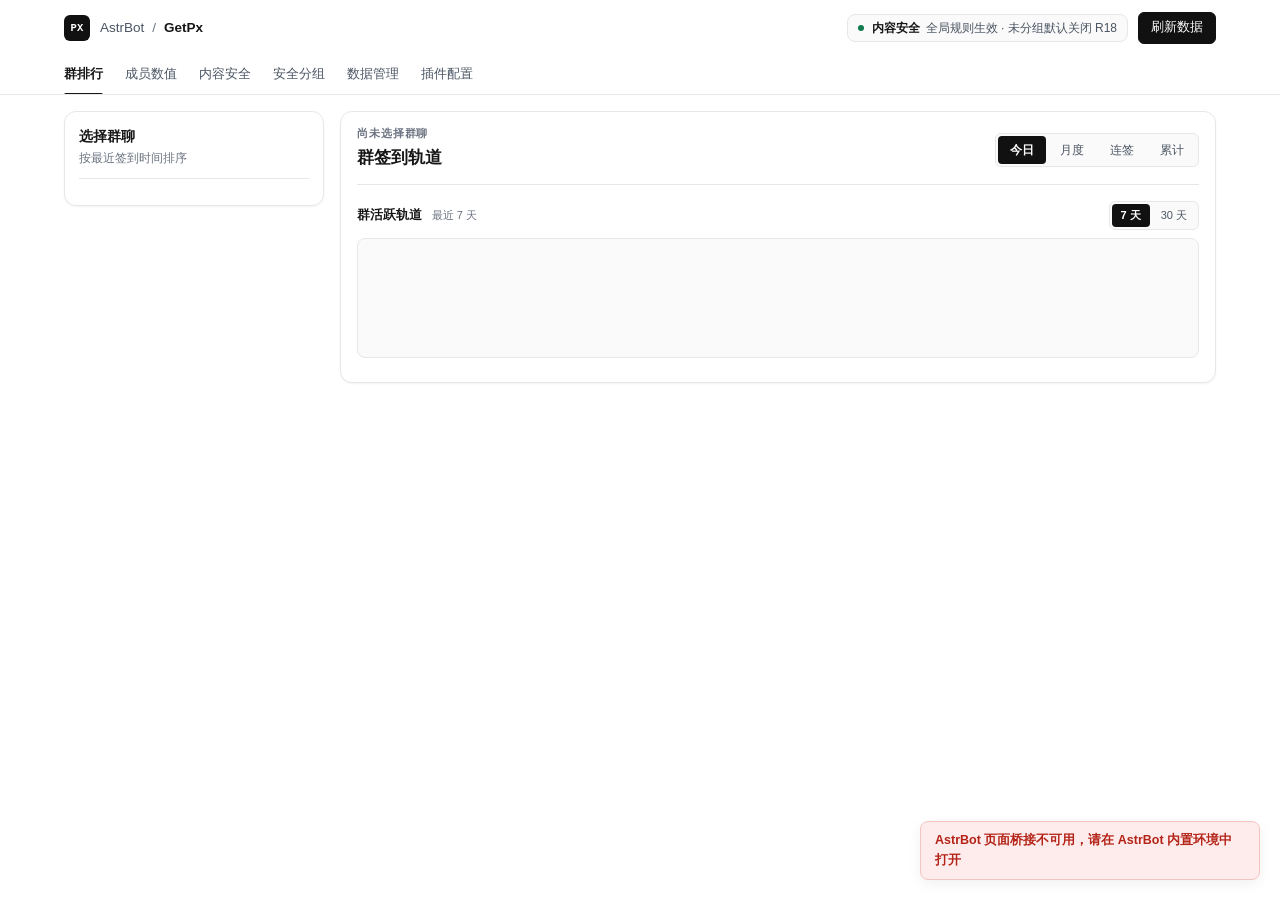
==== pages/pluginCenter/index.html @ f2f8dd6c "修正设置页可访问性、数字步长与窄屏布局 按主 Agent 复核结论修正管理中心的可用性与校验缺口：  - 令牌清除勾选后密码框从首次渲染即禁用，切组/搜索重渲与保存失败恢复一致，仍不回显令牌。 - 无" ====
<!doctype html>
<html lang="zh-CN">
  <head>
    <meta charset="utf-8" />
    <meta name="viewport" content="width=device-width, initial-scale=1" />
    <meta name="color-scheme" content="light dark" />
    <meta name="theme-color" content="#ffffff" />
    <meta name="description" content="AstrBot 插件 GetPx 管理中心：群签到排行、成员数值、内容安全、安全分组、签到备份与插件配置。" />
    <title>GetPx 管理中心</title>
    <link rel="stylesheet" href="./styles.css" />
    <link rel="stylesheet" href="./safety.css" />
    <script>
      // 首帧即落主题：宿主注入的 data-theme 优先，其次 URL 的 theme 参数，
      // 独立预览回退系统偏好；不读取浏览器存储。
      (function () {
        var root = document.documentElement;
        var injected = root.getAttribute("data-theme");
        var hostKnown = injected === "dark" || injected === "light";
        var theme = hostKnown
          ? injected
          : new URLSearchParams(window.location.search).get("theme");
        var dark = theme === "dark"
          || (theme !== "light" && !!(window.matchMedia && window.matchMedia("(prefers-color-scheme: dark)").matches));
        root.setAttribute("data-theme", dark ? "dark" : "light");
        // 宿主已给出主题时不再跟随系统偏好，避免后续系统切换覆盖宿主。
        if (hostKnown) root.setAttribute("data-theme-source", "host");
      })();
    </script>
  </head>
  <body>
    <a class="skip-link" href="#mainContent">跳到主要内容</a>

    <div class="nav-shell">
      <header class="nav-primary">
        <div class="brand">
          <span class="brand-mark" aria-hidden="true">PX</span>
          <div class="nav-crumb">
            <span class="org">AstrBot</span>
            <span class="slash">/</span>
            <span class="proj">GetPx</span>
          </div>
        </div>
        <div class="nav-actions">
          <div class="safety-summary" role="status" aria-label="内容安全摘要">
            <span class="safety-dot" aria-hidden="true"></span>
            <span class="safety-summary-text">
              <strong>内容安全</strong>
              <span id="safetyStatusSummary">全局规则生效 · 未分组默认关闭 R18</span>
            </span>
          </div>
          <button id="refreshBtn" class="nav-btn btn-primary" type="button">刷新数据</button>
        </div>
      </header>

      <nav class="nav-tabs" id="navTabs" role="tablist" aria-label="功能模块导航">
        <button class="tab active" id="tab-ranking" data-view="ranking" type="button" role="tab" aria-selected="true" aria-controls="rankingView" tabindex="0">群排行</button>
        <button class="tab" id="tab-members" data-view="members" type="button" role="tab" aria-selected="false" aria-controls="membersView" tabindex="-1">成员数值</button>
        <button class="tab" id="tab-safety" data-view="safety" type="button" role="tab" aria-selected="false" aria-controls="safetyView" tabindex="-1">内容安全</button>
        <button class="tab" id="tab-policies" data-view="policies" type="button" role="tab" aria-selected="false" aria-controls="policiesView" tabindex="-1">安全分组</button>
        <button class="tab" id="tab-data" data-view="data" type="button" role="tab" aria-selected="false" aria-controls="dataView" tabindex="-1">数据管理</button>
        <button class="tab" id="tab-settings" data-view="settings" type="button" role="tab" aria-selected="false" aria-controls="settingsView" tabindex="-1">插件配置</button>
      </nav>
    </div>

    <main class="main" id="mainContent" tabindex="-1">
      <section id="globalError" class="global-error" role="alert" hidden>
        <span id="globalErrorMessage">部分数据加载失败。</span>
        <button id="retryAllBtn" type="button">重新加载</button>
      </section>

      <!-- 群排行 -->
      <section id="rankingView" class="view active" role="tabpanel" aria-labelledby="tab-ranking">
        <div class="ranking-layout">
          <aside class="panel group-rail">
            <div class="panel-head">
              <div>
                <h2 id="rankingTitle">选择群聊</h2>
                <p class="panel-sub">按最近签到时间排序</p>
              </div>
            </div>
            <div id="groupList" class="group-list"></div>
          </aside>

          <div class="panel ranking-main">
            <div class="ranking-toolbar">
              <div>
                <p id="selectedGroupMeta" class="eyebrow">尚未选择群聊</p>
                <h2 id="selectedGroupName">群签到轨道</h2>
              </div>
              <div class="segmented" aria-label="榜单时间筛选">
                <button class="active" data-rank="today" type="button">今日</button>
                <button data-rank="month" type="button">月度</button>
                <button data-rank="streak" type="button">连签</button>
                <button data-rank="total" type="button">累计</button>
              </div>
            </div>

            <div class="activity-head">
              <div>
                <span>群活跃轨道</span>
                <small id="trendCaption">最近 7 天</small>
              </div>
              <div class="segmented compact" aria-label="趋势统计时间跨度">
                <button class="active" data-days="7" type="button">7 天</button>
                <button data-days="30" type="button">30 天</button>
              </div>
            </div>
            <div id="activityTrack" class="activity-track" aria-label="签到趋势日期轨道"></div>
            <div id="rankingContent" class="ranking-content"></div>
          </div>
        </div>
      </section>

      <!-- 成员数值 -->
      <section id="membersView" class="view" role="tabpanel" aria-labelledby="tab-members">
        <div class="view-head">
          <div>
            <h2 id="membersTitle">成员数值</h2>
            <p>搜索已有签到成员并调整当前资料。历史签到记录、群排行和已生成卡片不会被改写。</p>
          </div>
        </div>

        <p class="notice" role="note">
          <strong>修改立即生效</strong>
          金币与签到天数不能小于 0；好感度最低为 -10；连续签到不能大于累计签到。
        </p>

        <section class="panel member-panel">
          <div class="panel-head">
            <div>
              <h3>成员资料</h3>
              <p class="panel-sub">按昵称或用户 ID 搜索</p>
            </div>
            <span id="memberCount" class="count" aria-live="polite">尚未加载</span>
          </div>
          <form id="memberSearchForm" class="member-search-form" role="search">
            <label for="memberSearch" class="sr-only">搜索成员昵称或用户 ID</label>
            <input id="memberSearch" name="checkin_member_search" type="search" maxlength="64" autocomplete="off" spellcheck="false" placeholder="输入昵称或用户 ID…" />
            <button type="submit">搜索成员</button>
            <button id="memberClearBtn" class="btn" type="button">清除</button>
          </form>
          <div id="memberList" class="member-list" aria-live="polite">
            <div class="empty">打开本模块后将加载签到成员</div>
          </div>
          <button id="memberLoadMore" class="member-load-more" type="button" hidden>加载更多成员</button>
        </section>
      </section>

      <!-- 内容安全 -->
      <section id="safetyView" class="view" role="tabpanel" aria-labelledby="tab-safety">
        <div class="view-head">
          <div>
            <h2 id="safetyTitle">内容安全</h2>
            <p>全局规则适用于所有会话；未分组会话默认仅普通分级，没有内置关键词。</p>
          </div>
        </div>

        <div class="safety-columns">
          <section class="panel safety-mode-panel">
            <div class="panel-head"><h3>所有分组的匹配方式</h3></div>
            <span class="field-label" id="keywordMatchModeLabel">关键词过滤</span>
            <div id="keywordMatchMode" class="dd-slot"></div>
            <p id="keywordModeHint" class="hint"></p>
            <p class="hint">全局与分组关键词使用同一模式。不检查简介，不执行正则或通配符。</p>
          </section>

          <section class="panel">
            <div class="panel-head">
              <div>
                <h3>全局屏蔽关键词</h3>
                <p class="panel-sub">对所有会话生效，与分组词叠加</p>
              </div>
              <span id="customCount" class="count" aria-live="polite"></span>
            </div>
            <form id="termForm" class="inline-form">
              <label for="termInput" class="sr-only">自定义屏蔽词</label>
              <input id="termInput" name="custom_safety_term" maxlength="64" autocomplete="off" spellcheck="false" placeholder="例如：某些敏感词汇…" required />
              <button type="submit">添加屏蔽词</button>
              <p id="termError" class="form-error" aria-live="polite"></p>
            </form>
            <div id="customTerms" class="term-list"></div>
          </section>
        </div>

        <section class="panel blacklist-panel">
          <div class="panel-head">
            <div>
              <h3>作品 ID 黑名单</h3>
              <p class="panel-sub">所有会话生效；同一 PID 的分页图片也会拦截</p>
            </div>
            <span id="blacklistCount" class="count" aria-live="polite"></span>
          </div>
          <form id="blacklistForm" class="blacklist-form">
            <div>
              <label for="blacklistId">Pixiv 作品 ID</label>
              <input id="blacklistId" name="pixiv_illust_id" inputmode="numeric" pattern="[0-9]+" autocomplete="off" spellcheck="false" required placeholder="例如：12345678…" />
            </div>
            <div>
              <label for="blacklistReason">加入原因</label>
              <input id="blacklistReason" name="blacklist_reason" maxlength="200" autocomplete="off" placeholder="例如：含有不适合的背景…" />
            </div>
            <button type="submit">加入黑名单</button>
            <p id="blacklistError" class="form-error" aria-live="polite"></p>
          </form>
          <div id="blacklistContent" class="blacklist-list"></div>
        </section>
      </section>

      <!-- 安全分组 -->
      <section id="policiesView" class="view" role="tabpanel" aria-labelledby="tab-policies">
        <div class="view-head">
          <div>
            <h2 id="policiesTitle">安全分组</h2>
            <p>一个会话只属于一个分组。全局关键词与作品黑名单始终生效。</p>
          </div>
          <button id="policyAddBtn" class="btn btn-primary" type="button">新建分组</button>
        </div>
        <section class="panel">
          <div class="panel-head">
            <div>
              <h3>规则分组</h3>
              <p class="panel-sub">点击分组卡片编辑分级、会话与附加词</p>
            </div>
            <span id="policyCount" class="count" aria-live="polite">0</span>
          </div>
          <label for="policySearch" class="sr-only">搜索分组名称或会话</label>
          <input id="policySearch" class="search" type="search" placeholder="搜索分组名称或完整 UMO" autocomplete="off" />
          <div id="policyList" class="safety-group-grid" aria-live="polite"></div>
        </section>

        <dialog id="safetyGroupDialog" class="safety-group-dialog" aria-labelledby="safetyGroupTitle">
          <form id="safetyGroupForm">
            <header class="safety-group-header">
              <h3 id="safetyGroupTitle">安全分组</h3>
              <p>为关联会话设置分级与附加屏蔽词。</p>
            </header>
            <div class="safety-group-fields">
              <div class="safety-group-field">
                <label for="safetyGroupName">分组名称</label>
                <input id="safetyGroupName" required maxlength="64" placeholder="例如：日常插画" autocomplete="off" />
              </div>
              <div class="safety-group-field">
                <label for="safetyGroupSessions">关联会话 <span>每行一个完整 UMO</span></label>
                <textarea id="safetyGroupSessions" rows="3" placeholder="粘贴 /sid 返回的完整值" aria-describedby="safetyGroupSessionsHint" spellcheck="false"></textarea>
                <p id="safetyGroupSessionsHint" class="hint">在目标聊天发送 /sid 获取；一个会话只能加入一个分组。</p>
              </div>
              <label class="safety-r18-toggle">
                <span class="safety-r18-copy">
                  <strong>允许 R18</strong>
                  <small id="safetyGroupR18Hint">默认关闭；开启后允许混合分级，不保证只返回 R18。</small>
                </span>
                <input id="safetyGroupR18" type="checkbox" role="switch" aria-label="允许 R18" aria-describedby="safetyGroupR18Hint" />
                <span class="switch-track" aria-hidden="true"></span>
              </label>
              <div class="safety-group-field">
                <label for="safetyGroupTerms">附加屏蔽关键词 <span>每行一个</span></label>
                <textarea id="safetyGroupTerms" rows="3" placeholder="可选，留空仅使用全局关键词" aria-describedby="safetyGroupTermsHint"></textarea>
                <p id="safetyGroupTermsHint" class="hint">与全局词叠加，使用全局匹配方式；全局作品黑名单始终生效。</p>
              </div>
              <p id="safetyGroupError" class="form-error" role="alert"></p>
            </div>
            <div class="dialog-actions">
              <button id="safetyGroupDelete" class="danger" type="button">删除分组</button>
              <button id="safetyGroupCancel" type="button">关闭</button>
              <button type="submit">保存分组</button>
            </div>
          </form>
        </dialog>
      </section>

      <!-- 数据管理 -->
      <section id="dataView" class="view" role="tabpanel" aria-labelledby="tab-data">
        <div class="view-head">
          <div>
            <h2 id="dataTitle">数据管理</h2>
            <p>导出签到数据、当前安全规则及旧策略归档。导入只恢复签到，安全规则与旧策略不会恢复。</p>
          </div>
        </div>

        <div class="data-grid">
          <section class="panel data-action">
            <span class="action-index">EXPORT</span>
            <h3>数据导出</h3>
            <p>导出插件数据 JSON。查看旧策略请展开 legacy_safety_archives；旧策略仅供查看，不支持重新导入。包内不含 token 或代理地址。</p>
            <button id="exportBtn" type="button">下载备份 (.json)</button>
            <small id="latestBackup" aria-live="polite">最近备份：尚无备份记录</small>
          </section>

          <section class="panel data-action">
            <span class="action-index">RESTORE</span>
            <h3>从备份文件恢复</h3>
            <p>导入 JSON 格式的备份。注意：这会覆盖现有的签到数据。在导入前，系统会自动创建当前数据的回滚备份。</p>
            <label for="importFile" class="sr-only">选择备份文件</label>
            <input id="importFile" name="checkin_backup" type="file" accept="application/json,.json" />
            <button id="importBtn" class="danger" type="button" disabled>确认恢复此备份</button>
            <small id="importResult" aria-live="polite">尚未选择任何文件 (最大支持 5 MiB)</small>
          </section>

          <section class="panel data-action">
            <span class="action-index">STORAGE</span>
            <h3>临时图片与卡片缓存</h3>
            <p>保存当天签到卡片及背景摘要，并统计下载临时图片。下载图片通常在发送流程结束后删除；送达未知的路径图片保留 10 分钟后自动清理。手动清理会移除卡片缓存和下载残余，跳过最近 10 分钟的下载临时文件。签到记录及用户数据不受影响，卡片缓存清理后会按需重建。</p>
            <div class="cache-stat-line">
              <span id="cacheStorageText">正在统计缓存占用…</span>
            </div>
            <div class="cache-actions-row">
              <button id="clearCacheBtn" class="danger" type="button">一键清理临时缓存</button>
              <button id="refreshCacheBtn" class="btn" type="button">刷新统计</button>
            </div>
            <small id="cacheStorageDetail" aria-live="polite">卡片缓存：- · 临时下载：-</small>
          </section>
        </div>
      </section>

      <!-- 插件配置 -->
      <section id="settingsView" class="view" role="tabpanel" aria-labelledby="tab-settings">
        <div class="view-head">
          <div>
            <h2 id="settingsTitle">插件配置</h2>
            <p>按分组编辑插件选项。令牌、图片反代、Lolicon 排除 AI、万象画卷联动与下载超时需重载插件后完整生效；字体来源需重新载入本页。全局安全规则与安全分组仍由各自页面维护。</p>
          </div>
        </div>

        <div class="config-actionbar">
          <p id="settingsStatus" class="config-bar-state" role="status" aria-live="polite">正在读取设置…</p>
          <div class="config-bar-actions">
            <button id="settingsDiscardBtn" class="btn" type="button">放弃更改</button>
            <button id="settingsReloadBtn" class="btn" type="button">重新载入</button>
            <button id="settingsSaveBtn" class="btn btn-primary" type="submit" form="configSettingsForm" disabled>保存设置</button>
          </div>
        </div>

        <form id="configSettingsForm" class="config-layout" novalidate>
          <aside class="config-nav" aria-label="配置分组">
            <label for="settingsSearch" class="sr-only">搜索配置项</label>
            <input id="settingsSearch" class="search" type="search" placeholder="搜索配置项…" autocomplete="off" spellcheck="false" />
            <div id="settingsNav" class="config-nav-list"></div>
            <span id="settingsGroupPickerLabel" class="sr-only">配置分组</span>
            <div id="settingsGroupSelect" class="config-mobile-select"></div>
          </aside>
          <div class="config-main">
            <div class="config-group-head">
              <h3 id="settingsGroupTitle">插件配置</h3>
              <span id="settingsGroupCount" class="hint"></span>
            </div>
            <div id="settingsGroups" class="config-fields"></div>
          </div>
        </form>
      </section>
    </main>

    <div id="toast" class="toast" role="status" aria-live="polite"></div>

    <dialog id="confirmDialog" class="dialog" aria-labelledby="dialogTitle" aria-describedby="dialogMessage">
      <form method="dialog">
        <p class="eyebrow">确认操作</p>
        <h2 id="dialogTitle">确认操作</h2>
        <p id="dialogMessage"></p>
        <div class="dialog-actions">
          <button value="cancel" type="submit">取消</button>
          <button id="dialogConfirm" class="danger" value="confirm" type="submit">确认执行</button>
        </div>
      </form>
    </dialog>

    <dialog id="memberDialog" class="member-dialog" aria-labelledby="memberDialogTitle">
      <form id="memberForm">
        <p class="eyebrow">成员资料</p>
        <h2 id="memberDialogTitle">调整成员数值</h2>
        <p id="memberDialogIdentity" class="member-dialog-identity"></p>
        <input id="memberUserId" name="user_id" type="hidden" />
        <div class="member-value-grid">
          <label for="memberCoins">金币
            <input id="memberCoins" name="coins" type="number" min="0" max="2147483647" step="1" inputmode="numeric" required />
          </label>
          <label for="memberAffection">好感度
            <input id="memberAffection" name="affection" type="number" min="-10" max="1000000" step="0.01" inputmode="decimal" required />
          </label>
          <label for="memberTotalDays">累计签到
            <input id="memberTotalDays" name="total_days" type="number" min="0" max="2147483647" step="1" inputmode="numeric" required />
          </label>
          <label for="memberStreakDays">连续签到
            <input id="memberStreakDays" name="streak_days" type="number" min="0" max="2147483647" step="1" inputmode="numeric" required />
          </label>
        </div>
        <div class="member-boost-section">
          <div class="member-boost-info">
            <span class="field-label">好感度加持状态</span>
            <span id="memberBoostStatus" class="boost-badge">无加持</span>
          </div>
          <div class="member-boost-field">
            <span class="field-label" id="memberBoostLabel">调整加持</span>
            <div id="memberBoostAction" class="dd-slot"></div>
          </div>
        </div>
        <p class="member-history-note">这里只修改成员当前资料，不会篡改过去的签到奖励或排行榜记录。</p>
        <p id="memberFormError" class="form-error" aria-live="polite"></p>
        <div class="dialog-actions">
          <button id="memberCancelBtn" type="button">取消</button>
          <button id="memberSaveBtn" type="submit">保存修改</button>
        </div>
      </form>
    </dialog>

    <script type="module" src="./app.js"></script>
  </body>
</html>
---- pages/pluginCenter/styles.css ----
/* ==========================================================================
   GetPx 管理中心
   黑白工程控制台：1200px 主宽、细边框、12px 圆角、轻阴影、紧凑字号。
   深色跟随宿主（灰蓝），独立预览回退系统偏好；不读取浏览器存储。
   颜色一律走语义 token；不使用渐变、虚线装饰、上浮悬停或脉冲动画。
   ========================================================================== */

:root {
  color-scheme: light;

  --font-sans: -apple-system, BlinkMacSystemFont, "Segoe UI", "PingFang SC",
    "Hiragino Sans GB", "Microsoft YaHei", "Noto Sans SC", sans-serif;
  --font-mono: ui-monospace, SFMono-Regular, Menlo, Consolas, "Liberation Mono", monospace;

  --bg: #ffffff;
  --surface: #fafafa;
  --surface-hover: #f4f4f4;
  --surface-sunken: #f1f2f4;
  --surface-elevated: #ffffff;
  --border: #e5e7eb;
  --border-strong: #d4d4d4;
  --border-focus: #111111;
  --text: #171717;
  --text-muted: #4b5563;
  --text-subtle: #6b7280;
  --accent: #111111;
  --accent-hover: #000000;
  --accent-invert: #ffffff;
  --link: #0969da;
  --link-hover: #0550ae;
  --safe: #0f7b4f;
  --safe-soft: #e9f6ef;
  --safe-border: #b9e0cb;
  --warn: #8a4b00;
  --warn-soft: #fdf4e5;
  --warn-border: #efd9b4;
  --danger: #b42318;
  --danger-soft: #fdeceb;
  --danger-border: #f2c4c0;
  --danger-solid: #b42318;
  --danger-solid-hover: #8f1c13;
  --danger-solid-text: #ffffff;
  --backdrop: rgba(23, 23, 23, 0.38);
  --focus-ring: #111111;
  --toggle-knob: #ffffff;

  --radius: 12px;
  --radius-sm: 8px;
  --radius-xs: 6px;
  --radius-pill: 999px;
  --shadow-sm: 0 1px 2px rgba(0, 0, 0, 0.05);
  --shadow-md: 0 4px 14px rgba(0, 0, 0, 0.06);
  --shadow-dialog: 0 0 0 1px var(--border), 0 16px 48px rgba(0, 0, 0, 0.12);
  --transition: 0.16s ease;

  --topbar-h: 56px;
  --tabs-h: 42px;
  --sticky-top: calc(var(--topbar-h) + var(--tabs-h) + 8px);
}

/* 宿主深色：AstrBot 灰蓝底，主色改用可读的浅蓝。 */
:root[data-theme="dark"] {
  color-scheme: dark;

  --bg: #16181d;
  --surface: #1e2229;
  --surface-hover: #262b33;
  --surface-sunken: #22262e;
  --surface-elevated: #232830;
  --border: #313741;
  --border-strong: #414a57;
  --border-focus: #7cc4e8;
  --text: #e8eaed;
  --text-muted: #b6bdc7;
  --text-subtle: #9aa3af;
  --accent: #5ba4d4;
  --accent-hover: #84c9ea;
  --accent-invert: #10151a;
  --link: #7cc4e8;
  --link-hover: #a3d8f0;
  --safe: #4ec98a;
  --safe-soft: #14291f;
  --safe-border: #2f5c45;
  --warn: #f0b45a;
  --warn-soft: #2c2417;
  --warn-border: #574327;
  --danger: #ff7b72;
  --danger-soft: #2e1a1c;
  --danger-border: #5c2b2f;
  --danger-solid: #b94036;
  --danger-solid-hover: #a3332a;
  --danger-solid-text: #ffffff;
  --backdrop: rgba(8, 10, 14, 0.62);
  --focus-ring: #7cc4e8;
  --toggle-knob: #f2f6fa;

  --shadow-sm: 0 1px 2px rgba(0, 0, 0, 0.3);
  --shadow-md: 0 4px 14px rgba(0, 0, 0, 0.35);
  --shadow-dialog: 0 0 0 1px var(--border-strong), 0 16px 48px rgba(0, 0, 0, 0.55);
}

*,
*::before,
*::after {
  box-sizing: border-box;
}

body {
  margin: 0;
  min-width: 320px;
  font-family: var(--font-sans);
  font-size: 13.5px;
  line-height: 1.55;
  color: var(--text);
  background: var(--bg);
  -webkit-font-smoothing: antialiased;
  text-rendering: optimizeLegibility;
}

h1,
h2,
h3,
h4,
p {
  margin: 0;
}

button,
input,
select,
textarea {
  font: inherit;
  color: inherit;
}

button {
  cursor: pointer;
}

:where(button, input, textarea, [tabindex]):focus-visible {
  outline: 2px solid var(--focus-ring);
  outline-offset: 2px;
}

.skip-link {
  position: fixed;
  top: 10px;
  left: 10px;
  z-index: 100;
  padding: 7px 12px;
  border-radius: var(--radius-xs);
  background: var(--accent);
  color: var(--accent-invert);
  font-size: 12.5px;
  transform: translateY(-160%);
  transition: transform var(--transition);
}

.skip-link:focus {
  transform: none;
}

.sr-only {
  position: absolute;
  width: 1px;
  height: 1px;
  padding: 0;
  margin: -1px;
  overflow: hidden;
  clip: rect(0, 0, 0, 0);
  white-space: nowrap;
  border: 0;
}

/* ==========================================================================
   顶部导航壳
   ========================================================================== */

.nav-shell {
  position: sticky;
  top: 0;
  z-index: 40;
  background: var(--bg);
  border-bottom: 1px solid var(--border);
}

.nav-primary {
  max-width: 1200px;
  margin: 0 auto;
  display: flex;
  align-items: center;
  gap: 16px;
  min-height: var(--topbar-h);
  padding: 8px 24px;
}

.brand {
  display: flex;
  align-items: center;
  gap: 10px;
  min-width: 0;
}

.brand-mark {
  display: grid;
  place-items: center;
  width: 26px;
  height: 26px;
  flex: none;
  border-radius: var(--radius-xs);
  background: var(--accent);
  color: var(--accent-invert);
  font: 700 10.5px/1 var(--font-mono);
  letter-spacing: 0.02em;
}

.nav-crumb {
  display: flex;
  align-items: center;
  gap: 8px;
  font-size: 13.5px;
  white-space: nowrap;
}

.nav-crumb .org {
  color: var(--text-muted);
}

.nav-crumb .slash {
  color: var(--text-subtle);
}

.nav-crumb .proj {
  color: var(--text);
  font-weight: 600;
}

.nav-actions {
  margin-left: auto;
  display: flex;
  align-items: center;
  gap: 10px;
  min-width: 0;
}

.safety-summary {
  display: flex;
  align-items: center;
  gap: 8px;
  min-width: 0;
  padding: 4px 10px;
  border: 1px solid var(--border);
  border-radius: var(--radius-sm);
  background: var(--surface);
}

.safety-dot {
  width: 6px;
  height: 6px;
  flex: none;
  border-radius: 50%;
  background: var(--safe);
}

.safety-summary-text {
  display: flex;
  align-items: baseline;
  gap: 6px;
  min-width: 0;
  font-size: 12px;
  color: var(--text-muted);
}

.safety-summary-text strong {
  flex: none;
  color: var(--text);
  font-weight: 600;
}

#safetyStatusSummary {
  overflow: hidden;
  text-overflow: ellipsis;
  white-space: nowrap;
}

.nav-btn {
  display: inline-flex;
  align-items: center;
  justify-content: center;
  gap: 6px;
  flex: none;
  min-height: 32px;
  padding: 5px 12px;
  border: 1px solid var(--border);
  border-radius: var(--radius-xs);
  background: var(--surface-elevated);
  color: var(--text-muted);
  font-size: 12.5px;
  font-weight: 500;
  white-space: nowrap;
  transition: color var(--transition), border-color var(--transition),
    background-color var(--transition);
}

.nav-btn:hover:not(:disabled) {
  color: var(--text);
  border-color: var(--border-strong);
  background: var(--surface-hover);
}

.nav-btn:disabled {
  opacity: 0.5;
  cursor: not-allowed;
}

.btn-primary {
  background: var(--accent);
  border-color: var(--accent);
  color: var(--accent-invert);
}

.btn-primary:hover:not(:disabled) {
  background: var(--accent-hover);
  border-color: var(--accent-hover);
  color: var(--accent-invert);
}

.nav-tabs {
  max-width: 1200px;
  margin: 0 auto;
  display: flex;
  gap: 22px;
  padding: 0 24px;
  overflow-x: auto;
  scrollbar-width: none;
}

.nav-tabs::-webkit-scrollbar {
  display: none;
}

.tab {
  position: relative;
  padding: 8px 0 10px;
  border: 0;
  background: transparent;
  color: var(--text-muted);
  font-size: 13px;
  white-space: nowrap;
  transition: color var(--transition);
}

.tab:hover {
  color: var(--text);
}

.tab.active {
  color: var(--text);
  font-weight: 600;
}

.tab.active::after {
  content: "";
  position: absolute;
  left: 0;
  right: 0;
  bottom: -1px;
  height: 2px;
  border-radius: 2px 2px 0 0;
  background: var(--text);
}

.main {
  width: 100%;
  max-width: 1200px;
  margin: 0 auto;
  padding: 16px 24px 40px;
}

.view {
  display: none;
}

.view.active {
  display: block;
}

/* ==========================================================================
   基础排版与通用组件
   ========================================================================== */

.view-head {
  display: flex;
  align-items: flex-end;
  justify-content: space-between;
  gap: 16px;
  flex-wrap: wrap;
  margin-bottom: 14px;
}

.view-head h2 {
  font-size: 16px;
  font-weight: 650;
  letter-spacing: -0.01em;
}

.view-head p {
  margin-top: 3px;
  max-width: 78ch;
  font-size: 12px;
  color: var(--text-subtle);
}

.panel {
  min-width: 0;
  padding: 16px;
  border: 1px solid var(--border);
  border-radius: var(--radius);
  background: var(--surface-elevated);
  box-shadow: var(--shadow-sm);
}

.panel-head {
  display: flex;
  align-items: flex-start;
  justify-content: space-between;
  gap: 12px;
  padding-bottom: 10px;
  margin-bottom: 12px;
  border-bottom: 1px solid var(--border);
}

.panel-head h2,
.panel-head h3 {
  font-size: 14px;
  font-weight: 650;
}

.panel-sub {
  margin-top: 2px;
  font-size: 11.5px;
  color: var(--text-subtle);
}

.eyebrow {
  font: 600 11px/1.2 var(--font-mono);
  letter-spacing: 0.08em;
  text-transform: uppercase;
  color: var(--text-subtle);
}

.hint {
  font-size: 12px;
  color: var(--text-subtle);
}

.count {
  flex: none;
  padding: 3px 8px;
  border: 1px solid var(--border);
  border-radius: var(--radius-pill);
  background: var(--surface-hover);
  color: var(--text-muted);
  font: 600 11.5px/1 var(--font-mono);
}

.btn {
  display: inline-flex;
  align-items: center;
  justify-content: center;
  gap: 6px;
  min-height: 34px;
  padding: 6px 13px;
  border: 1px solid var(--border);
  border-radius: var(--radius-xs);
  background: var(--surface-elevated);
  color: var(--text);
  font-size: 12.5px;
  font-weight: 500;
  transition: background-color var(--transition), border-color var(--transition),
    color var(--transition);
}

.btn:hover:not(:disabled) {
  background: var(--surface-hover);
  border-color: var(--border-strong);
}

.btn:disabled {
  opacity: 0.5;
  cursor: not-allowed;
}

button.danger,
.btn.danger {
  border-color: var(--danger-solid);
  background: var(--danger-solid);
  color: var(--danger-solid-text);
}

button.danger:hover:not(:disabled),
.btn.danger:hover:not(:disabled) {
  background: var(--danger-solid-hover);
  border-color: var(--danger-solid-hover);
}

input[type="text"],
input[type="search"],
input[type="password"],
input[type="number"],
input[type="file"],
textarea,
.search {
  width: 100%;
  min-width: 0;
  padding: 7px 10px;
  border: 1px solid var(--border);
  border-radius: var(--radius-xs);
  background: var(--surface-elevated);
  color: var(--text);
  font-size: 13px;
  transition: border-color var(--transition), box-shadow var(--transition);
}

input[type="text"]:focus,
input[type="search"]:focus,
input[type="password"]:focus,
input[type="number"]:focus,
textarea:focus {
  border-color: var(--border-focus);
  outline: none;
  box-shadow: 0 0 0 1px var(--border-focus);
}

input::placeholder,
textarea::placeholder {
  color: var(--text-subtle);
  opacity: 1;
}

input[type="checkbox"] {
  accent-color: var(--accent);
}

textarea {
  resize: vertical;
}

.empty {
  padding: 26px 12px;
  color: var(--text-subtle);
  font-size: 12px;
  text-align: center;
}

.empty.error {
  color: var(--danger);
}

.form-error {
  font-size: 11.5px;
  color: var(--danger);
}

.form-error:empty {
  display: none;
}

.global-error {
  display: flex;
  align-items: center;
  justify-content: space-between;
  gap: 12px;
  margin-bottom: 12px;
  padding: 9px 12px;
  border: 1px solid var(--danger-border);
  border-radius: var(--radius-sm);
  background: var(--danger-soft);
  color: var(--danger);
  font-size: 12px;
}

.global-error[hidden] {
  display: none;
}

.global-error button {
  flex: none;
}

.notice {
  display: flex;
  flex-wrap: wrap;
  gap: 4px 10px;
  align-items: baseline;
  margin-bottom: 14px;
  padding: 9px 12px;
  border: 1px solid var(--warn-border);
  border-radius: var(--radius-sm);
  background: var(--warn-soft);
  color: var(--text);
  font-size: 12px;
}

.notice strong {
  flex: none;
  color: var(--warn);
  font-size: 12px;
}

/* ==========================================================================
   自绘下拉与开关
   ========================================================================== */

.dd {
  position: relative;
  display: inline-block;
  min-width: 0;
}

.dd-trigger {
  display: inline-flex;
  align-items: center;
  justify-content: space-between;
  gap: 8px;
  width: 100%;
  min-height: 34px;
  padding: 6px 10px;
  border: 1px solid var(--border);
  border-radius: var(--radius-xs);
  background: var(--surface-elevated);
  color: var(--text);
  font-size: 12.5px;
  text-align: left;
  white-space: nowrap;
  transition: border-color var(--transition), background-color var(--transition);
}

.dd-trigger:hover:not(:disabled) {
  border-color: var(--border-strong);
}

.dd-trigger:focus-visible {
  border-color: var(--border-focus);
}

.dd-label {
  overflow: hidden;
  text-overflow: ellipsis;
}

.dd-caret {
  flex: none;
  color: var(--text-subtle);
  font-size: 10px;
  transition: transform var(--transition);
}

.dd.open .dd-caret {
  transform: rotate(180deg);
}

.dd-list {
  position: absolute;
  top: calc(100% + 4px);
  left: 0;
  z-index: 60;
  display: flex;
  flex-direction: column;
  gap: 1px;
  min-width: 100%;
  max-width: min(340px, 100%, calc(100vw - 24px));
  max-height: 240px;
  overflow-y: auto;
  padding: 4px;
  border: 1px solid var(--border);
  border-radius: var(--radius-sm);
  background: var(--surface-elevated);
  box-shadow: var(--shadow-md);
}

/* 空间不足时向上展开，避免矮屏或弹窗内选项被裁切。 */
.dd.dd-up .dd-list {
  top: auto;
  bottom: calc(100% + 4px);
}

.dd-list[hidden] {
  display: none;
}

.dd-option {
  display: block;
  width: 100%;
  padding: 6px 9px;
  border: 0;
  border-radius: 4px;
  background: transparent;
  color: var(--text);
  font-size: 12.5px;
  text-align: left;
  white-space: normal;
  overflow-wrap: anywhere;
}

.dd-option:hover:not(:disabled) {
  background: var(--surface-hover);
}

.dd-option[aria-selected="true"] {
  background: var(--surface-hover);
  font-weight: 600;
}

.dd-option:focus-visible {
  outline: 2px solid var(--focus-ring);
  outline-offset: -2px;
}

.dd-option:disabled {
  opacity: 0.5;
  cursor: not-allowed;
}

.dd.is-disabled {
  opacity: 0.55;
}

.dd-slot {
  min-width: 0;
}

.switch {
  display: inline-flex;
  align-items: center;
  gap: 8px;
  width: fit-content;
  color: var(--text-muted);
  font-size: 12px;
  cursor: pointer;
  user-select: none;
}

.switch input {
  position: absolute;
  width: 1px;
  height: 1px;
  margin: 0;
  opacity: 0;
  pointer-events: none;
}

.switch-track {
  position: relative;
  width: 34px;
  height: 18px;
  flex: none;
  border-radius: var(--radius-pill);
  background: var(--border-strong);
  transition: background-color var(--transition);
}

.switch-track::after {
  content: "";
  position: absolute;
  top: 2px;
  left: 2px;
  width: 14px;
  height: 14px;
  border-radius: 50%;
  background: var(--toggle-knob);
  box-shadow: 0 1px 2px rgba(0, 0, 0, 0.2);
  transition: transform var(--transition);
}

input:checked + .switch-track {
  background: var(--accent);
}

input:checked + .switch-track::after {
  transform: translateX(16px);
}

.switch:focus-within {
  outline: 2px solid var(--focus-ring);
  outline-offset: 2px;
  border-radius: var(--radius-xs);
}

.switch.is-disabled {
  opacity: 0.55;
  cursor: not-allowed;
}

/* ==========================================================================
   群排行
   ========================================================================== */

.ranking-layout {
  display: grid;
  grid-template-columns: 260px minmax(0, 1fr);
  gap: 16px;
  align-items: start;
}

.group-rail {
  padding: 14px;
}

.group-list {
  display: grid;
  gap: 3px;
  max-height: 560px;
  overflow-y: auto;
}

.group-button {
  width: 100%;
  min-width: 0;
  padding: 8px 10px;
  border: 1px solid transparent;
  border-radius: var(--radius-sm);
  background: transparent;
  color: var(--text);
  text-align: left;
}

.group-button:hover {
  background: var(--surface-hover);
}

.group-button.active {
  background: var(--surface-hover);
  border-color: var(--border-strong);
}

.group-button strong {
  display: block;
  overflow: hidden;
  font-size: 13px;
  font-weight: 600;
  text-overflow: ellipsis;
  white-space: nowrap;
}

.group-button small {
  display: block;
  margin-top: 2px;
  overflow: hidden;
  color: var(--text-subtle);
  font-size: 11px;
  text-overflow: ellipsis;
  white-space: nowrap;
}

.ranking-toolbar {
  display: flex;
  align-items: center;
  justify-content: space-between;
  gap: 16px;
  padding-bottom: 12px;
  border-bottom: 1px solid var(--border);
}

.ranking-toolbar h2 {
  margin-top: 4px;
  font-size: 17px;
  font-weight: 650;
}

.segmented {
  display: inline-flex;
  gap: 2px;
  padding: 2px;
  border: 1px solid var(--border);
  border-radius: var(--radius-xs);
  background: var(--surface);
}

.segmented button {
  border: 0;
  border-radius: 4px;
  background: transparent;
  color: var(--text-muted);
  padding: 5px 12px;
  font-size: 12px;
  white-space: nowrap;
}

.segmented button:hover {
  color: var(--text);
}

.segmented button.active {
  background: var(--accent);
  color: var(--accent-invert);
  font-weight: 600;
}

.segmented.compact button {
  padding: 3px 9px;
  font-size: 11px;
}

.activity-head {
  display: flex;
  align-items: center;
  justify-content: space-between;
  gap: 12px;
  margin-top: 16px;
}

.activity-head span {
  font-size: 12.5px;
  font-weight: 600;
}

.activity-head small {
  margin-left: 6px;
  color: var(--text-subtle);
  font-size: 11px;
}

.activity-track {
  display: grid;
  grid-template-columns: repeat(7, minmax(0, 1fr));
  gap: 6px;
  align-items: end;
  height: 120px;
  margin-top: 8px;
  padding: 10px 8px 6px;
  border: 1px solid var(--border);
  border-radius: var(--radius-sm);
  background: var(--surface);
  overflow-x: auto;
}

.activity-track.days-30 {
  grid-template-columns: repeat(30, minmax(8px, 1fr));
  gap: 3px;
}

.track-day {
  display: flex;
  flex-direction: column;
  justify-content: flex-end;
  align-items: center;
  gap: 4px;
  min-width: 0;
  height: 100%;
}

.track-day b {
  color: var(--text-muted);
  font: 600 10px/1 var(--font-mono);
}

.track-day small {
  color: var(--text-subtle);
  font: 10px/1 var(--font-mono);
}

.track-bar {
  width: 100%;
  max-width: 22px;
  min-height: 2px;
  border-radius: 2px 2px 0 0;
  background: var(--accent);
  opacity: 0.85;
}

.track-day:hover .track-bar {
  opacity: 1;
}

.days-30 .track-day b,
.days-30 .track-day small {
  display: none;
}

.ranking-content {
  margin-top: 8px;
}

.ranking-row {
  display: grid;
  grid-template-columns: 40px minmax(0, 1fr) 110px;
  align-items: center;
  gap: 10px;
  min-height: 44px;
  padding: 4px 8px;
  border-bottom: 1px solid var(--border);
}

.ranking-row:last-child {
  border-bottom: 0;
}

.ranking-row:first-child {
  background: var(--surface);
}

.rank-number {
  color: var(--text-subtle);
  font: 600 12.5px/1 var(--font-mono);
}

.rank-user strong {
  display: block;
  overflow: hidden;
  font-size: 13px;
  font-weight: 600;
  text-overflow: ellipsis;
  white-space: nowrap;
}

.rank-user small {
  display: block;
  color: var(--text-subtle);
  font: 11px/1.3 var(--font-mono);
}

.rank-value {
  text-align: right;
  font: 600 12.5px/1 var(--font-mono);
}

/* ==========================================================================
   成员数值
   ========================================================================== */

.member-search-form {
  display: grid;
  grid-template-columns: minmax(160px, 1fr) auto auto;
  gap: 8px;
  margin-bottom: 12px;
}

.member-list {
  display: grid;
}

.member-row {
  display: grid;
  grid-template-columns: minmax(170px, 1.4fr) repeat(4, minmax(72px, 0.55fr)) auto;
  gap: 10px;
  align-items: center;
  padding: 10px 8px;
  border-bottom: 1px solid var(--border);
}

.member-row:last-child {
  border-bottom: 0;
}

.member-identity,
.member-metric {
  min-width: 0;
}

.member-identity strong,
.member-identity small,
.member-metric strong,
.member-metric small {
  display: block;
}

.member-identity strong {
  overflow: hidden;
  color: var(--text);
  font-size: 13px;
  text-overflow: ellipsis;
  white-space: nowrap;
}

.member-identity small {
  color: var(--text-subtle);
  font-size: 11px;
}

.member-metric small {
  color: var(--text-subtle);
  font-size: 11px;
}

.member-metric strong {
  margin-top: 1px;
  font: 600 13px/1.3 var(--font-mono);
}

.badge-boost {
  display: inline-flex;
  margin-left: 6px;
  padding: 1px 6px;
  border-radius: 4px;
  background: var(--surface-hover);
  color: var(--text-subtle);
  font-size: 10px;
  font-weight: 600;
  vertical-align: middle;
}

.badge-boost.active {
  border: 1px solid var(--safe-border);
  background: var(--safe-soft);
  color: var(--safe);
}

.badge-boost.pending {
  border: 1px solid var(--warn-border);
  background: var(--warn-soft);
  color: var(--warn);
}

.member-edit {
  border: 1px solid var(--border);
  border-radius: var(--radius-xs);
  background: var(--surface-elevated);
  color: var(--text);
  padding: 5px 11px;
  font-size: 12px;
}

.member-edit:hover {
  background: var(--surface-hover);
  border-color: var(--border-strong);
}

.member-load-more {
  display: block;
  margin: 12px auto 0;
}

.member-load-more[hidden] {
  display: none;
}

/* ==========================================================================
   内容安全
   ========================================================================== */

.safety-columns {
  display: grid;
  grid-template-columns: repeat(2, minmax(0, 1fr));
  gap: 16px;
}

.field-label {
  display: block;
  color: var(--text-muted);
  font-size: 12px;
  font-weight: 600;
}

.safety-mode-panel .dd-slot {
  margin-top: 6px;
}

.safety-mode-panel .dd {
  width: 100%;
}

.safety-mode-panel .hint {
  margin-top: 8px;
}

.inline-form {
  display: grid;
  grid-template-columns: minmax(0, 1fr) auto;
  gap: 8px;
}

.inline-form .form-error {
  grid-column: 1 / -1;
}

.term-list {
  display: grid;
  gap: 4px;
  max-height: 260px;
  margin-top: 10px;
  overflow-y: auto;
}

.term-item {
  display: flex;
  align-items: center;
  justify-content: space-between;
  gap: 10px;
  padding: 7px 10px;
  border: 1px solid var(--border);
  border-radius: var(--radius-xs);
  background: var(--surface);
}

.term-item strong {
  font-size: 12.5px;
  font-weight: 600;
}

.term-item button {
  border: 0;
  border-radius: 4px;
  background: transparent;
  color: var(--danger);
  padding: 3px 6px;
  font-size: 11.5px;
  font-weight: 600;
}

.term-item button:hover {
  background: var(--danger-soft);
}

.blacklist-panel {
  margin-top: 16px;
}

.blacklist-form {
  display: grid;
  grid-template-columns: minmax(0, 1fr) minmax(0, 1.6fr) auto;
  gap: 10px;
  align-items: end;
  padding: 12px;
  border: 1px solid var(--border);
  border-radius: var(--radius-sm);
  background: var(--surface);
}

.blacklist-form label {
  display: block;
  margin-bottom: 4px;
  color: var(--text-muted);
  font-size: 11.5px;
  font-weight: 600;
}

.blacklist-form .form-error {
  grid-column: 1 / -1;
}

.blacklist-list {
  margin-top: 12px;
}

.blacklist-item {
  display: flex;
  align-items: center;
  gap: 12px;
  padding: 9px 10px;
  border-bottom: 1px solid var(--border);
}

.blacklist-item:last-child {
  border-bottom: 0;
}

.blacklist-thumb {
  width: 40px;
  height: 40px;
  flex: none;
  overflow: hidden;
  border: 1px solid var(--border);
  border-radius: 4px;
  background: var(--surface-hover);
}

.blacklist-thumb img {
  display: block;
  width: 100%;
  height: 100%;
  object-fit: cover;
}

.blacklist-id {
  color: var(--link);
  font: 600 12px/1 var(--font-mono);
}

.blacklist-copy {
  flex: 1;
  min-width: 0;
}

.blacklist-copy strong {
  display: block;
  overflow: hidden;
  font-size: 13px;
  text-overflow: ellipsis;
  white-space: nowrap;
}

.blacklist-copy small {
  display: block;
  overflow: hidden;
  color: var(--text-subtle);
  font-size: 11px;
  text-overflow: ellipsis;
  white-space: nowrap;
}

.blacklist-meta {
  flex: none;
  color: var(--text-subtle);
  font-size: 11px;
}

.blacklist-item button {
  flex: none;
  border: 0;
  border-radius: 4px;
  background: transparent;
  color: var(--danger);
  padding: 3px 7px;
  font-size: 11.5px;
  font-weight: 600;
}

.blacklist-item button:hover {
  background: var(--danger-soft);
}

/* ==========================================================================
   数据管理
   ========================================================================== */

.data-grid {
  display: grid;
  grid-template-columns: repeat(auto-fit, minmax(280px, 1fr));
  gap: 16px;
}

.data-action {
  display: flex;
  flex-direction: column;
  align-items: flex-start;
  gap: 8px;
}

.data-action h3 {
  font-size: 14px;
  font-weight: 650;
}

.data-action p {
  color: var(--text-subtle);
  font-size: 12px;
}

.data-action small {
  color: var(--text-subtle);
  font-size: 11px;
}

.action-index {
  color: var(--text-subtle);
  font: 600 10.5px/1 var(--font-mono);
  letter-spacing: 0.1em;
}

.cache-stat-line {
  font-size: 12.5px;
}

.cache-stat-line strong {
  font: 700 22px/1.1 var(--font-mono);
}

.cache-actions-row {
  display: flex;
  flex-wrap: wrap;
  gap: 8px;
}

.data-action input[type="file"] {
  padding: 5px;
  background: var(--surface);
  color: var(--text-muted);
  font-size: 12px;
}

.data-action input[type="file"]::file-selector-button {
  margin-right: 10px;
  padding: 5px 10px;
  border: 1px solid var(--border);
  border-radius: 4px;
  background: var(--surface-elevated);
  color: var(--text);
  font: inherit;
  cursor: pointer;
}

/* ==========================================================================
   插件配置
   ========================================================================== */

.config-actionbar {
  position: sticky;
  top: var(--sticky-top);
  z-index: 20;
  display: flex;
  align-items: center;
  justify-content: space-between;
  gap: 12px;
  margin-bottom: 14px;
  padding: 8px 12px;
  border: 1px solid var(--border);
  border-radius: var(--radius-sm);
  background: var(--surface-elevated);
  box-shadow: var(--shadow-sm);
}

.config-bar-state {
  min-width: 0;
  color: var(--text-muted);
  font-size: 12px;
}

.config-bar-state[data-state="dirty"] {
  color: var(--warn);
  font-weight: 600;
}

.config-bar-state[data-state="error"] {
  color: var(--danger);
  font-weight: 600;
}

.config-bar-state[data-state="saved"] {
  color: var(--safe);
  font-weight: 600;
}

.config-bar-actions {
  display: flex;
  flex: none;
  gap: 8px;
}

.config-layout {
  display: grid;
  grid-template-columns: minmax(200px, 240px) minmax(0, 1fr);
  gap: 16px;
  align-items: start;
}

.config-nav {
  position: sticky;
  top: calc(var(--sticky-top) + 52px);
  display: flex;
  flex-direction: column;
  gap: 8px;
  min-width: 0;
}

.config-nav .search {
  width: 100%;
}

.config-nav-list {
  display: flex;
  flex-direction: column;
  gap: 2px;
}

.config-nav-item {
  display: flex;
  align-items: center;
  justify-content: space-between;
  gap: 8px;
  padding: 7px 10px;
  border: 1px solid transparent;
  border-radius: var(--radius-xs);
  background: transparent;
  color: var(--text-muted);
  font-size: 12.5px;
  text-align: left;
}

.config-nav-item:hover {
  background: var(--surface-hover);
  color: var(--text);
}

.config-nav-item.active {
  border-color: var(--border);
  background: var(--surface-elevated);
  color: var(--text);
  font-weight: 600;
  box-shadow: var(--shadow-sm);
}

/* 搜索无命中用语义弱化色，不靠整块透明度降低对比度。 */
.config-nav-item.no-hit {
  color: var(--text-subtle);
}

.config-nav-badge {
  color: var(--text-subtle);
  font: 500 10.5px/1 var(--font-mono);
  white-space: nowrap;
}

.config-nav-badge[data-state="dirty"] {
  color: var(--warn);
  font-weight: 700;
}

.config-mobile-select {
  display: none;
}

.config-main {
  min-width: 0;
}

.config-group-head {
  display: flex;
  align-items: baseline;
  justify-content: space-between;
  gap: 10px;
  padding-bottom: 8px;
  margin-bottom: 10px;
  border-bottom: 1px solid var(--border);
}

.config-group-head h3 {
  font-size: 13.5px;
  font-weight: 650;
}

.config-fields {
  display: flex;
  flex-direction: column;
  gap: 8px;
}

.config-item {
  display: flex;
  flex-direction: column;
  gap: 6px;
  padding: 10px 12px;
  border: 1px solid var(--border);
  border-radius: var(--radius-sm);
  background: var(--surface-elevated);
}

.config-item-head {
  display: flex;
  align-items: baseline;
  gap: 8px;
  flex-wrap: wrap;
}

.config-item-label {
  font-size: 12.5px;
  font-weight: 600;
}

.config-item-key {
  color: var(--text-subtle);
  font: 11px/1 var(--font-mono);
}

.config-item-delegated {
  flex-direction: row;
  flex-wrap: wrap;
  align-items: center;
  justify-content: space-between;
}

.config-item-delegated .config-item-head {
  flex: 1 1 240px;
}

.config-item-delegated .config-hint {
  flex: 1 1 100%;
}

.config-hint {
  color: var(--text-subtle);
  font-size: 11.5px;
  line-height: 1.5;
}

.config-warning {
  color: var(--warn);
  font-size: 11.5px;
}

.config-error {
  color: var(--danger);
  font-size: 11.5px;
}

.config-error:empty {
  display: none;
}

.config-readonly {
  color: var(--text-muted);
  font: 12px/1.5 var(--font-mono);
  overflow-wrap: anywhere;
}

.config-secret-state {
  color: var(--text-subtle);
  font-size: 11.5px;
}

.config-input {
  width: 100%;
}

.config-item .dd {
  width: 100%;
  max-width: 340px;
}

.config-item input[type="number"] {
  max-width: 200px;
}

.config-options {
  display: flex;
  flex-wrap: wrap;
  gap: 4px 14px;
}

.config-check {
  display: inline-flex;
  align-items: center;
  gap: 7px;
  color: var(--text);
  font-size: 12px;
}

.config-check input[type="checkbox"] {
  width: 14px;
  height: 14px;
}

.is-invalid {
  border-color: var(--danger);
}

/* ==========================================================================
   对话框与提示
   ========================================================================== */

dialog {
  border: 1px solid var(--border);
  border-radius: var(--radius);
  background: var(--surface-elevated);
  color: var(--text);
  padding: 0;
  box-shadow: var(--shadow-dialog);
}

dialog::backdrop {
  background: var(--backdrop);
}

.dialog {
  width: min(440px, calc(100% - 32px));
}

.dialog form,
.member-dialog form {
  padding: 18px;
}

dialog h2 {
  margin-top: 4px;
  font-size: 15.5px;
  font-weight: 650;
}

dialog p:not(.eyebrow):not(.member-history-note) {
  color: var(--text-muted);
  font-size: 12.5px;
}

.dialog-actions {
  display: flex;
  justify-content: flex-end;
  gap: 8px;
  margin-top: 16px;
}

.dialog-actions button {
  min-height: 34px;
  padding: 6px 14px;
  border: 1px solid var(--border);
  border-radius: var(--radius-xs);
  background: var(--surface-elevated);
  color: var(--text);
  font-size: 12.5px;
}

.dialog-actions button:hover:not(:disabled) {
  background: var(--surface-hover);
}

.dialog-actions button[type="submit"]:not(.danger) {
  border-color: var(--accent);
  background: var(--accent);
  color: var(--accent-invert);
}

.member-dialog {
  width: min(560px, calc(100% - 32px));
}

.member-dialog-identity {
  padding-bottom: 10px;
  border-bottom: 1px solid var(--border);
  color: var(--text-muted);
  font: 11.5px/1.5 var(--font-mono);
}

.member-value-grid {
  display: grid;
  grid-template-columns: repeat(2, minmax(0, 1fr));
  gap: 10px;
  margin-top: 14px;
}

.member-value-grid label {
  display: block;
  color: var(--text-muted);
  font-size: 11.5px;
  font-weight: 600;
}

.member-value-grid input {
  margin-top: 4px;
}

.member-boost-section {
  display: grid;
  grid-template-columns: minmax(0, 1fr) minmax(0, 1.2fr);
  gap: 12px;
  align-items: center;
  margin-top: 12px;
  padding: 10px 12px;
  border: 1px solid var(--border);
  border-radius: var(--radius-sm);
  background: var(--surface);
}

.member-boost-info {
  display: flex;
  flex-direction: column;
  gap: 4px;
}

.member-boost-field {
  min-width: 0;
}

.member-boost-field .dd {
  width: 100%;
  margin-top: 4px;
}

.boost-badge {
  display: inline-flex;
  width: fit-content;
  padding: 2px 8px;
  border-radius: 4px;
  background: var(--surface-hover);
  color: var(--text-muted);
  font-size: 11.5px;
  font-weight: 600;
}

.boost-badge.active {
  border: 1px solid var(--safe-border);
  background: var(--safe-soft);
  color: var(--safe);
}

.member-history-note {
  margin-top: 12px;
  padding: 8px 10px;
  border: 1px solid var(--warn-border);
  border-radius: var(--radius-xs);
  background: var(--warn-soft);
  color: var(--warn);
  font-size: 12px;
}

.member-dialog .form-error {
  margin-top: 8px;
}

.toast {
  position: fixed;
  right: 20px;
  bottom: 20px;
  z-index: 80;
  max-width: 340px;
  padding: 9px 14px;
  border: 1px solid var(--safe-border);
  border-radius: var(--radius-sm);
  background: var(--safe-soft);
  color: var(--safe);
  font-size: 12.5px;
  font-weight: 600;
  box-shadow: var(--shadow-md);
  opacity: 0;
  pointer-events: none;
  transform: translateY(6px);
  transition: opacity var(--transition), transform var(--transition);
}

.toast.show {
  opacity: 1;
  transform: none;
}

.toast.error {
  border-color: var(--danger-border);
  background: var(--danger-soft);
  color: var(--danger);
}

/* ==========================================================================
   响应式
   ========================================================================== */

@media (max-width: 1000px) {
  .nav-primary,
  .nav-tabs,
  .main {
    padding-left: 16px;
    padding-right: 16px;
  }

  .ranking-layout {
    grid-template-columns: 1fr;
  }

  .group-list {
    grid-auto-flow: column;
    grid-auto-columns: minmax(180px, 1fr);
    max-height: none;
    overflow-x: auto;
    padding-bottom: 4px;
  }

  .safety-columns {
    grid-template-columns: 1fr;
  }

  .member-row {
    grid-template-columns: repeat(4, minmax(0, 1fr));
  }

  .member-identity,
  .member-edit {
    grid-column: 1 / -1;
  }
}

@media (max-width: 680px) {
  .nav-primary {
    flex-wrap: wrap;
    gap: 8px;
    padding-top: 8px;
    padding-bottom: 8px;
  }

  .nav-crumb .org,
  .nav-crumb .slash {
    display: none;
  }

  #safetyStatusSummary {
    display: none;
  }

  .nav-tabs {
    gap: 16px;
  }

  .main {
    padding-top: 12px;
    padding-bottom: 32px;
  }

  .view-head {
    align-items: flex-start;
  }

  .member-search-form {
    grid-template-columns: 1fr 1fr;
  }

  .member-search-form input {
    grid-column: 1 / -1;
  }

  .member-row {
    grid-template-columns: repeat(2, minmax(0, 1fr));
  }

  .blacklist-form {
    grid-template-columns: 1fr;
  }

  .blacklist-item {
    flex-wrap: wrap;
  }

  .blacklist-meta {
    display: none;
  }

  .config-actionbar {
    position: sticky;
    top: var(--sticky-top);
    flex-direction: column;
    align-items: stretch;
    gap: 6px;
    padding: 6px 10px;
  }

  .config-bar-actions {
    display: flex;
    flex-wrap: wrap;
  }

  .config-bar-actions .btn {
    flex: 1 1 auto;
  }

  .config-layout {
    grid-template-columns: 1fr;
  }

  .config-nav {
    position: static;
  }

  .config-nav-list {
    display: none;
  }

  .config-mobile-select {
    display: block;
  }

  .config-mobile-select .dd,
  .config-mobile-select .dd-trigger {
    width: 100%;
  }

  .member-value-grid,
  .member-boost-section {
    grid-template-columns: 1fr;
  }

  .dialog-actions {
    flex-wrap: wrap;
  }
}

@media (forced-colors: active) {
  .switch-track,
  .safety-r18-toggle .switch-track {
    border: 1px solid ButtonText;
    background: Canvas;
  }

  input:checked + .switch-track {
    border-color: Highlight;
    background: Highlight;
  }

  .switch-track::after {
    background: ButtonText;
  }

  input:checked + .switch-track::after {
    background: HighlightText;
  }
}

@media (prefers-reduced-motion: reduce) {
  *,
  *::before,
  *::after {
    animation-duration: 0.01ms !important;
    animation-iteration-count: 1 !important;
    transition-duration: 0.01ms !important;
  }
}
---- pages/pluginCenter/safety.css ----
/* 安全分组：卡片、480px 居中编辑弹窗与 R18 开关布局。
   颜色与开关轨道复用 styles.css 的语义 token，不在此覆盖页面级样式。 */

#policySearch {
  margin-bottom: 2px;
}

.safety-group-grid {
  display: grid;
  grid-template-columns: repeat(auto-fill, minmax(min(100%, 240px), 1fr));
  gap: 10px;
  margin-top: 12px;
}

.safety-group-card {
  display: flex;
  flex-direction: column;
  align-items: flex-start;
  gap: 6px;
  min-width: 0;
  padding: 14px;
  border: 1px solid var(--border);
  border-radius: var(--radius-sm);
  background: var(--surface-elevated);
  color: var(--text);
  font: inherit;
  text-align: left;
}

.safety-group-card:hover {
  border-color: var(--border-strong);
  background: var(--surface-hover);
}

.safety-group-card strong {
  font-size: 13.5px;
  font-weight: 600;
}

.safety-group-card span:not(.safety-rating) {
  color: var(--text-subtle);
  font-size: 11.5px;
}

.safety-group-card small {
  width: 100%;
  color: var(--text-subtle);
  font: 11px/1.5 var(--font-mono);
  overflow-wrap: anywhere;
}

.safety-rating {
  padding: 2px 7px;
  border: 1px solid var(--safe-border);
  border-radius: 4px;
  background: var(--safe-soft);
  color: var(--safe);
  font-size: 11px;
  font-weight: 600;
}

.safety-rating.sensitive {
  border-color: var(--warn-border);
  background: var(--warn-soft);
  color: var(--warn);
}

.safety-group-dialog {
  width: min(480px, calc(100% - 32px));
  max-height: calc(100dvh - 32px);
  overflow: auto;
  overscroll-behavior: contain;
  scrollbar-width: thin;
}

.safety-group-dialog form {
  display: flex;
  flex-direction: column;
  padding: 0;
}

.safety-group-header {
  padding: 16px 20px 12px;
  border-bottom: 1px solid var(--border);
}

.safety-group-header h3 {
  font-size: 15px;
  font-weight: 650;
}

.safety-group-header p {
  margin-top: 2px;
  color: var(--text-subtle);
  font-size: 11.5px;
}

.safety-group-fields {
  display: grid;
  gap: 12px;
  padding: 16px 20px;
}

.safety-group-field {
  display: grid;
  gap: 5px;
  min-width: 0;
}

.safety-group-field label {
  color: var(--text-muted);
  font-size: 12px;
  font-weight: 600;
}

.safety-group-field label span {
  margin-left: 6px;
  color: var(--text-subtle);
  font-size: 11px;
  font-weight: 400;
}

.safety-group-dialog textarea {
  min-height: 72px;
}

.safety-group-dialog .hint {
  font-size: 11.5px;
  line-height: 1.6;
}

.safety-r18-toggle {
  display: flex;
  align-items: center;
  gap: 14px;
  padding: 10px 12px;
  border: 1px solid var(--border);
  border-radius: var(--radius-sm);
  background: var(--surface);
  cursor: pointer;
}

.safety-r18-copy {
  flex: 1;
  min-width: 0;
}

.safety-r18-copy strong {
  display: block;
  font-size: 12.5px;
  font-weight: 600;
}

.safety-r18-copy small {
  display: block;
  margin-top: 2px;
  color: var(--text-subtle);
  font-size: 11.5px;
  line-height: 1.5;
}

.safety-r18-toggle input {
  position: absolute;
  width: 1px;
  height: 1px;
  opacity: 0;
  pointer-events: none;
}

.safety-r18-toggle:focus-within {
  outline: 2px solid var(--focus-ring);
  outline-offset: 2px;
}

.safety-group-dialog .dialog-actions {
  position: sticky;
  bottom: 0;
  display: flex;
  flex-wrap: wrap;
  gap: 8px;
  margin: 0;
  padding: 12px 20px;
  border-top: 1px solid var(--border);
  background: var(--surface-elevated);
}

.safety-group-dialog .dialog-actions .danger {
  margin-right: auto;
  border-color: transparent;
  background: transparent;
  color: var(--danger);
}

.safety-group-dialog .dialog-actions .danger:hover {
  background: var(--danger-soft);
}

.safety-group-dialog :is(input, textarea, button):disabled {
  opacity: 0.6;
  cursor: not-allowed;
}

.safety-group-dialog .form-error:empty {
  display: none;
}

@media (max-width: 600px) {
  .safety-group-header {
    padding: 14px 16px 10px;
  }

  .safety-group-fields {
    gap: 10px;
    padding: 14px 16px;
  }

  .safety-group-dialog .dialog-actions {
    padding: 10px 16px;
  }
}
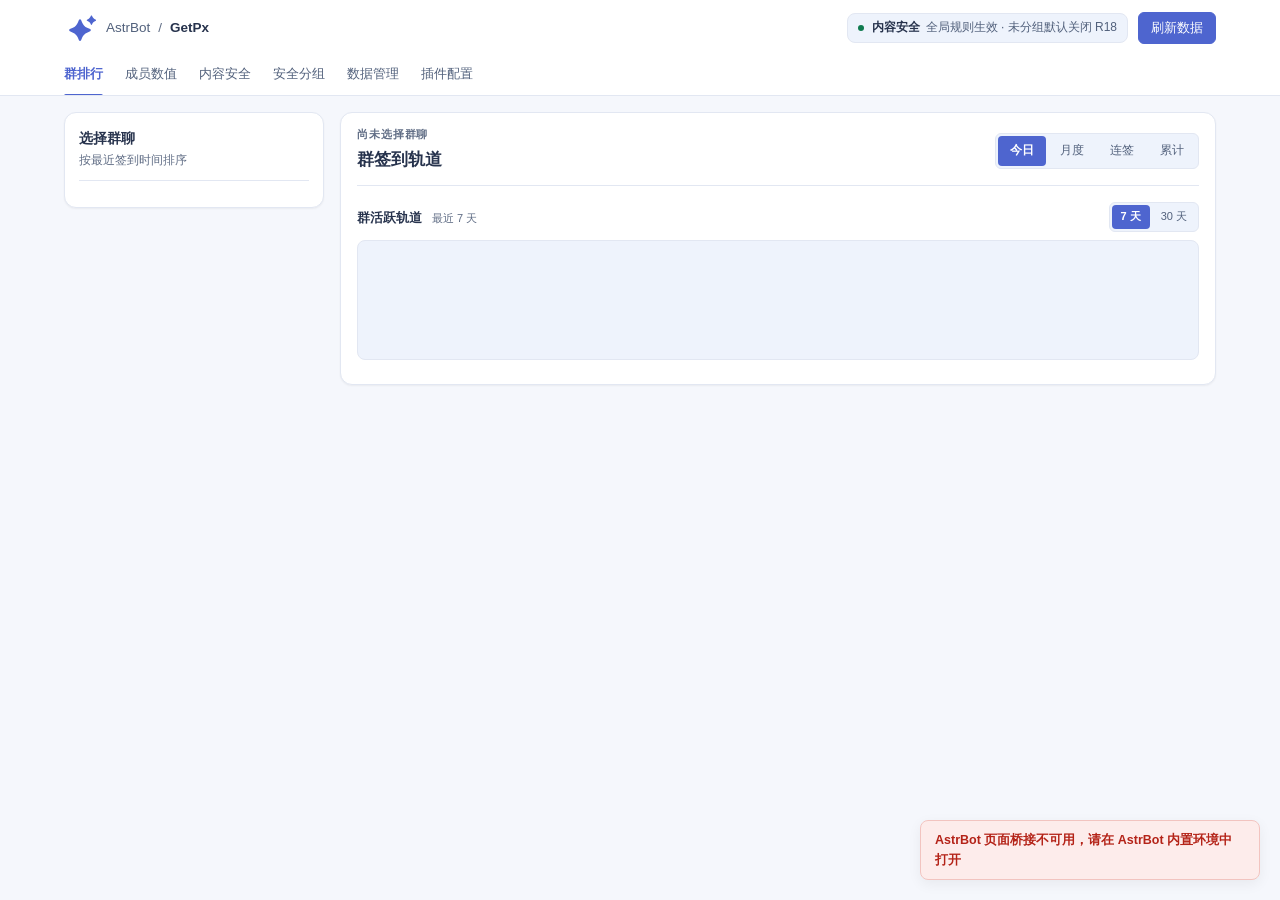
==== commit 9f45e9d2: "重排配置固定首行并统一晴空蓝紫界面 合并配置标题、分组上下文和保存操作，按实际高度保持固定布局；以设置行替代逐项卡片，统一双星标识、SVG箭头、控件与轻量动效。  安全分组采用服务器返回值更新列表，移" ====
--- a/pages/pluginCenter/index.html
+++ b/pages/pluginCenter/index.html
@@ -33,7 +33,15 @@
     <div class="nav-shell">
       <header class="nav-primary">
         <div class="brand">
-          <span class="brand-mark" aria-hidden="true">PX</span>
+          <!-- AstrBot 双星标识，来自官方 dashboard/ChatUILogo.vue。 -->
+          <svg class="brand-mark" viewBox="0 0 24 24" aria-hidden="true" focusable="false">
+            <g transform="matrix(0.048 0 0 0.048 1.8 0.16)">
+              <g transform="translate(0.8 32.9)">
+                <path d="m246.3 328.1-17.8 41.2c-6.4 14.8-26.9 14.8-33.3 0l-17.8-41.2c-14.9-34.2-41.8-61.4-75.3-76.3l-48.8-21.6c-14.7-6.5-14.7-27.9 0-34.4l47.2-21c34.4-15.3 61.7-43.5 76.4-78.8l18-43.7c6.3-15.2 27.3-15.2 33.6 0l18 43.7c14.7 35.3 42 63.6 76.4 78.8l47.2 21c14.7 6.5 14.7 27.9 0 34.4l-48.8 21.6c-33.5 14.8-60.4 42.1-75.3 76.2z" transform="translate(0 35)" />
+                <path d="m402.2 449.3-5.3 12.2c-3.5 7.9-14.4 7.9-17.9 0l-5.3-12.2c-8.4-19.3-23.6-34.6-42.4-43l-15.4-6.9c-7.9-3.5-7.9-14.9 0-18.4l14.5-6.5c19.4-8.6 34.8-24.5 43.1-44.5l5.4-13.1c3.4-8.1 14.6-8.1 18 0l5.4 13.1c8.3 19.9 23.7 35.8 43.1 44.5l14.5 6.5c7.9 3.5 7.9 14.9 0 18.4l-15.4 6.9c-19 8.3-34.1 23.7-42.5 43z" transform="matrix(0.95 0 0 0.95 22 -278)" />
+              </g>
+            </g>
+          </svg>
           <div class="nav-crumb">
             <span class="org">AstrBot</span>
             <span class="slash">/</span>
@@ -174,7 +182,7 @@
             </div>
             <form id="termForm" class="inline-form">
               <label for="termInput" class="sr-only">自定义屏蔽词</label>
-              <input id="termInput" name="custom_safety_term" maxlength="64" autocomplete="off" spellcheck="false" placeholder="例如：某些敏感词汇…" required />
+              <input id="termInput" type="text" name="custom_safety_term" maxlength="64" autocomplete="off" spellcheck="false" placeholder="例如：某些敏感词汇…" required />
               <button type="submit">添加屏蔽词</button>
               <p id="termError" class="form-error" aria-live="polite"></p>
             </form>
@@ -193,11 +201,11 @@
           <form id="blacklistForm" class="blacklist-form">
             <div>
               <label for="blacklistId">Pixiv 作品 ID</label>
-              <input id="blacklistId" name="pixiv_illust_id" inputmode="numeric" pattern="[0-9]+" autocomplete="off" spellcheck="false" required placeholder="例如：12345678…" />
+              <input id="blacklistId" type="text" name="pixiv_illust_id" inputmode="numeric" pattern="[0-9]+" autocomplete="off" spellcheck="false" required placeholder="例如：12345678…" />
             </div>
             <div>
               <label for="blacklistReason">加入原因</label>
-              <input id="blacklistReason" name="blacklist_reason" maxlength="200" autocomplete="off" placeholder="例如：含有不适合的背景…" />
+              <input id="blacklistReason" type="text" name="blacklist_reason" maxlength="200" autocomplete="off" placeholder="例如：含有不适合的背景…" />
             </div>
             <button type="submit">加入黑名单</button>
             <p id="blacklistError" class="form-error" aria-live="polite"></p>
@@ -237,7 +245,7 @@
             <div class="safety-group-fields">
               <div class="safety-group-field">
                 <label for="safetyGroupName">分组名称</label>
-                <input id="safetyGroupName" required maxlength="64" placeholder="例如：日常插画" autocomplete="off" />
+                <input id="safetyGroupName" type="text" name="safety_group_name" required maxlength="64" placeholder="例如：日常插画" autocomplete="off" />
               </div>
               <div class="safety-group-field">
                 <label for="safetyGroupSessions">关联会话 <span>每行一个完整 UMO</span></label>
@@ -314,18 +322,21 @@
 
       <!-- 插件配置 -->
       <section id="settingsView" class="view" role="tabpanel" aria-labelledby="tab-settings">
-        <div class="view-head">
-          <div>
+        <div class="config-actionbar">
+          <div class="config-toolbar-heading">
             <h2 id="settingsTitle">插件配置</h2>
-            <p>按分组编辑插件选项。令牌、图片反代、Lolicon 排除 AI、万象画卷联动与下载超时需重载插件后完整生效；字体来源需重新载入本页。全局安全规则与安全分组仍由各自页面维护。</p>
-          </div>
-        </div>
-
-        <div class="config-actionbar">
+            <div class="config-current-group">
+              <span id="settingsGroupTitle">插件配置</span>
+              <span id="settingsGroupCount" class="hint"></span>
+            </div>
+          </div>
           <p id="settingsStatus" class="config-bar-state" role="status" aria-live="polite">正在读取设置…</p>
           <div class="config-bar-actions">
             <button id="settingsDiscardBtn" class="btn" type="button">放弃更改</button>
-            <button id="settingsReloadBtn" class="btn" type="button">重新载入</button>
+            <button id="settingsReloadBtn" class="btn" type="button" aria-label="重新载入设置" title="重新载入设置">
+              <svg viewBox="0 0 24 24" width="20" height="20" aria-hidden="true" focusable="false"><path d="M20 7v5h-5M4 17v-5h5M6.3 6.3a8 8 0 0 1 13 2.7M4.7 15a8 8 0 0 0 13 2.7" fill="none" stroke="currentColor" stroke-width="1.8" stroke-linecap="round" stroke-linejoin="round" /></svg>
+              <span>重新载入</span>
+            </button>
             <button id="settingsSaveBtn" class="btn btn-primary" type="submit" form="configSettingsForm" disabled>保存设置</button>
           </div>
         </div>
@@ -338,14 +349,14 @@
             <span id="settingsGroupPickerLabel" class="sr-only">配置分组</span>
             <div id="settingsGroupSelect" class="config-mobile-select"></div>
           </aside>
-          <div class="config-main">
-            <div class="config-group-head">
-              <h3 id="settingsGroupTitle">插件配置</h3>
-              <span id="settingsGroupCount" class="hint"></span>
-            </div>
+          <div class="config-main" aria-labelledby="settingsGroupTitle">
             <div id="settingsGroups" class="config-fields"></div>
           </div>
         </form>
+        <details class="config-effect-note">
+          <summary>保存后何时生效？</summary>
+          <p>大多数选项在下次请求生效。Pixiv 令牌、图片反代、Lolicon 排除 AI、万象画卷联动与下载超时需重载插件后完整生效；字体来源需重新载入本页。去重天数在发图与模型取图入口同步，签到与日历需重载后保证一致。全局安全规则与安全分组仍由各自页面维护。</p>
+        </details>
       </section>
     </main>
 
--- a/pages/pluginCenter/styles.css
+++ b/pages/pluginCenter/styles.css
@@ -1,8 +1,8 @@
 /* ==========================================================================
    GetPx 管理中心
-   黑白工程控制台：1200px 主宽、细边框、12px 圆角、轻阴影、紧凑字号。
-   深色跟随宿主（灰蓝），独立预览回退系统偏好；不读取浏览器存储。
-   颜色一律走语义 token；不使用渐变、虚线装饰、上浮悬停或脉冲动画。
+   晴空蓝紫：柔雾背景、白色面板、统一设置行与固定配置工具栏。
+   深色跟随宿主，独立预览回退系统偏好；不读取浏览器存储。
+   颜色一律走语义 token；动效仅用于控件状态反馈，遵循 reduced-motion。
    ========================================================================== */
 
 :root {
@@ -12,22 +12,22 @@
     "Hiragino Sans GB", "Microsoft YaHei", "Noto Sans SC", sans-serif;
   --font-mono: ui-monospace, SFMono-Regular, Menlo, Consolas, "Liberation Mono", monospace;
 
-  --bg: #ffffff;
-  --surface: #fafafa;
-  --surface-hover: #f4f4f4;
-  --surface-sunken: #f1f2f4;
+  --bg: #f5f7fc;
+  --surface: #eef3fc;
+  --surface-hover: #e9effb;
+  --surface-sunken: #eaf0ff;
   --surface-elevated: #ffffff;
-  --border: #e5e7eb;
-  --border-strong: #d4d4d4;
-  --border-focus: #111111;
-  --text: #171717;
-  --text-muted: #4b5563;
-  --text-subtle: #6b7280;
-  --accent: #111111;
-  --accent-hover: #000000;
+  --border: #e2e7f2;
+  --border-strong: #b0bed8;
+  --border-focus: #5a75d6;
+  --text: #27334d;
+  --text-muted: #52617c;
+  --text-subtle: #606d85;
+  --accent: #4e65cf;
+  --accent-hover: #4056b9;
   --accent-invert: #ffffff;
-  --link: #0969da;
-  --link-hover: #0550ae;
+  --link: #4e65cf;
+  --link-hover: #4056b9;
   --safe: #0f7b4f;
   --safe-soft: #e9f6ef;
   --safe-border: #b9e0cb;
@@ -41,7 +41,7 @@
   --danger-solid-hover: #8f1c13;
   --danger-solid-text: #ffffff;
   --backdrop: rgba(23, 23, 23, 0.38);
-  --focus-ring: #111111;
+  --focus-ring: #5a75d6;
   --toggle-knob: #ffffff;
 
   --radius: 12px;
@@ -55,29 +55,32 @@
 
   --topbar-h: 56px;
   --tabs-h: 42px;
-  --sticky-top: calc(var(--topbar-h) + var(--tabs-h) + 8px);
-}
-
-/* 宿主深色：AstrBot 灰蓝底，主色改用可读的浅蓝。 */
+  --shell-height: 98px;
+  --config-toolbar-height: 72px;
+  --sticky-top: calc(var(--shell-height) + var(--config-toolbar-height) + 20px);
+  --page-gutter: 24px;
+}
+
+/* 午夜蓝底与雾紫强调；危险、警告与成功仍使用独立语义色。 */
 :root[data-theme="dark"] {
   color-scheme: dark;
 
-  --bg: #16181d;
-  --surface: #1e2229;
-  --surface-hover: #262b33;
-  --surface-sunken: #22262e;
-  --surface-elevated: #232830;
-  --border: #313741;
-  --border-strong: #414a57;
-  --border-focus: #7cc4e8;
-  --text: #e8eaed;
-  --text-muted: #b6bdc7;
-  --text-subtle: #9aa3af;
-  --accent: #5ba4d4;
-  --accent-hover: #84c9ea;
-  --accent-invert: #10151a;
-  --link: #7cc4e8;
-  --link-hover: #a3d8f0;
+  --bg: #171c2b;
+  --surface: #20283c;
+  --surface-hover: #29334b;
+  --surface-sunken: #2c3656;
+  --surface-elevated: #20283c;
+  --border: #36405a;
+  --border-strong: #657699;
+  --border-focus: #9babff;
+  --text: #e8edf9;
+  --text-muted: #bdc7de;
+  --text-subtle: #a5b1cd;
+  --accent: #9babff;
+  --accent-hover: #b8c3ff;
+  --accent-invert: #171c2b;
+  --link: #aebaff;
+  --link-hover: #c8d0ff;
   --safe: #4ec98a;
   --safe-soft: #14291f;
   --safe-border: #2f5c45;
@@ -91,7 +94,7 @@
   --danger-solid-hover: #a3332a;
   --danger-solid-text: #ffffff;
   --backdrop: rgba(8, 10, 14, 0.62);
-  --focus-ring: #7cc4e8;
+  --focus-ring: #9babff;
   --toggle-knob: #f2f6fa;
 
   --shadow-sm: 0 1px 2px rgba(0, 0, 0, 0.3);
@@ -109,8 +112,8 @@
   margin: 0;
   min-width: 320px;
   font-family: var(--font-sans);
-  font-size: 13.5px;
-  line-height: 1.55;
+  font-size: 14px;
+  line-height: 1.6;
   color: var(--text);
   background: var(--bg);
   -webkit-font-smoothing: antialiased;
@@ -135,7 +138,14 @@
 
 button {
   cursor: pointer;
-}
+  touch-action: manipulation;
+}
+
+html { scroll-padding-top: calc(var(--shell-height) + 16px); }
+html[data-view="settings"] {
+  scroll-padding-top: calc(var(--shell-height) + var(--config-toolbar-height) + 16px);
+}
+:where(input, textarea, button, summary) { scroll-margin-block: 12px; }
 
 :where(button, input, textarea, [tabindex]):focus-visible {
   outline: 2px solid var(--focus-ring);
@@ -180,7 +190,7 @@
   position: sticky;
   top: 0;
   z-index: 40;
-  background: var(--bg);
+  background: var(--surface-elevated);
   border-bottom: 1px solid var(--border);
 }
 
@@ -202,16 +212,11 @@
 }
 
 .brand-mark {
-  display: grid;
-  place-items: center;
-  width: 26px;
-  height: 26px;
+  display: block;
+  width: 32px;
+  height: 32px;
   flex: none;
-  border-radius: var(--radius-xs);
-  background: var(--accent);
-  color: var(--accent-invert);
-  font: 700 10.5px/1 var(--font-mono);
-  letter-spacing: 0.02em;
+  fill: var(--accent);
 }
 
 .nav-crumb {
@@ -367,8 +372,10 @@
   bottom: -1px;
   height: 2px;
   border-radius: 2px 2px 0 0;
-  background: var(--text);
-}
+  background: var(--accent);
+}
+
+.tab.active { color: var(--accent); }
 
 .main {
   width: 100%;
@@ -469,13 +476,13 @@
   align-items: center;
   justify-content: center;
   gap: 6px;
-  min-height: 34px;
-  padding: 6px 13px;
+  min-height: 38px;
+  padding: 8px 13px;
   border: 1px solid var(--border);
   border-radius: var(--radius-xs);
   background: var(--surface-elevated);
   color: var(--text);
-  font-size: 12.5px;
+  font-size: 13px;
   font-weight: 500;
   transition: background-color var(--transition), border-color var(--transition),
     color var(--transition);
@@ -484,6 +491,16 @@
 .btn:hover:not(:disabled) {
   background: var(--surface-hover);
   border-color: var(--border-strong);
+}
+
+.btn.btn-primary {
+  background: var(--accent);
+  border-color: var(--accent);
+  color: var(--accent-invert);
+}
+.btn.btn-primary:hover:not(:disabled) {
+  background: var(--accent-hover);
+  border-color: var(--accent-hover);
 }
 
 .btn:disabled {
@@ -518,7 +535,8 @@
   border-radius: var(--radius-xs);
   background: var(--surface-elevated);
   color: var(--text);
-  font-size: 13px;
+  font-size: 14px;
+  min-height: 38px;
   transition: border-color var(--transition), box-shadow var(--transition);
 }
 
@@ -624,13 +642,13 @@
   justify-content: space-between;
   gap: 8px;
   width: 100%;
-  min-height: 34px;
-  padding: 6px 10px;
+  min-height: 38px;
+  padding: 8px 12px;
   border: 1px solid var(--border);
   border-radius: var(--radius-xs);
   background: var(--surface-elevated);
   color: var(--text);
-  font-size: 12.5px;
+  font-size: 14px;
   text-align: left;
   white-space: nowrap;
   transition: border-color var(--transition), background-color var(--transition);
@@ -650,11 +668,14 @@
 }
 
 .dd-caret {
+  width: 20px;
+  height: 20px;
   flex: none;
-  color: var(--text-subtle);
-  font-size: 10px;
-  transition: transform var(--transition);
-}
+  color: var(--text-muted);
+  transition: transform var(--transition), color var(--transition);
+}
+
+.dd-trigger:hover .dd-caret { color: var(--accent); }
 
 .dd.open .dd-caret {
   transform: rotate(180deg);
@@ -677,7 +698,28 @@
   border-radius: var(--radius-sm);
   background: var(--surface-elevated);
   box-shadow: var(--shadow-md);
-}
+  overscroll-behavior: contain;
+  animation: surface-in 120ms ease-out;
+}
+
+@keyframes surface-in {
+  from { opacity: 0; transform: translateY(-3px); }
+  to { opacity: 1; transform: translateY(0); }
+}
+@keyframes busy-spin { to { transform: rotate(360deg); } }
+button[aria-busy="true"]::before {
+  content: "";
+  display: inline-block;
+  width: 13px;
+  height: 13px;
+  margin-right: 7px;
+  border: 2px solid currentColor;
+  border-right-color: transparent;
+  border-radius: 50%;
+  vertical-align: -2px;
+  animation: busy-spin 700ms linear infinite;
+}
+dialog[open] { animation: surface-in 140ms ease-out; }
 
 /* 空间不足时向上展开，避免矮屏或弹窗内选项被裁切。 */
 .dd.dd-up .dd-list {
@@ -708,7 +750,8 @@
 }
 
 .dd-option[aria-selected="true"] {
-  background: var(--surface-hover);
+  background: var(--surface-sunken);
+  color: var(--accent);
   font-weight: 600;
 }
 
@@ -733,10 +776,11 @@
 .switch {
   display: inline-flex;
   align-items: center;
-  gap: 8px;
+  gap: 10px;
   width: fit-content;
+  min-height: 38px;
   color: var(--text-muted);
-  font-size: 12px;
+  font-size: 13px;
   cursor: pointer;
   user-select: none;
 }
@@ -752,8 +796,8 @@
 
 .switch-track {
   position: relative;
-  width: 34px;
-  height: 18px;
+  width: 38px;
+  height: 22px;
   flex: none;
   border-radius: var(--radius-pill);
   background: var(--border-strong);
@@ -765,8 +809,8 @@
   position: absolute;
   top: 2px;
   left: 2px;
-  width: 14px;
-  height: 14px;
+  width: 18px;
+  height: 18px;
   border-radius: 50%;
   background: var(--toggle-knob);
   box-shadow: 0 1px 2px rgba(0, 0, 0, 0.2);
@@ -1396,24 +1440,67 @@
 
 .config-actionbar {
   position: sticky;
-  top: var(--sticky-top);
-  z-index: 20;
+  top: var(--shell-height);
+  z-index: 30;
   display: flex;
   align-items: center;
   justify-content: space-between;
-  gap: 12px;
-  margin-bottom: 14px;
-  padding: 8px 12px;
-  border: 1px solid var(--border);
-  border-radius: var(--radius-sm);
+  gap: 16px;
+  margin: -16px calc(-1 * var(--page-gutter)) 24px;
+  padding: 16px var(--page-gutter);
+  border-bottom: 1px solid var(--border);
   background: var(--surface-elevated);
-  box-shadow: var(--shadow-sm);
-}
+}
+
+.config-toolbar-heading {
+  display: flex;
+  align-items: baseline;
+  flex-wrap: wrap;
+  gap: 8px 16px;
+  min-width: 0;
+}
+
+.config-toolbar-heading h2 {
+  font-size: 18px;
+  font-weight: 650;
+  white-space: nowrap;
+}
+
+.config-current-group {
+  display: flex;
+  align-items: baseline;
+  flex-wrap: wrap;
+  gap: 8px;
+  color: var(--text-muted);
+  font-size: 13px;
+}
+
+.config-current-group .hint { font-size: 11px; }
+
+.config-bar-actions svg { display: none; }
+
+.config-effect-note {
+  margin: 18px 0 0 auto;
+  width: calc(100% - 256px);
+  color: var(--text-subtle);
+  font-size: 12px;
+  line-height: 1.8;
+}
+
+.config-effect-note summary {
+  width: fit-content;
+  cursor: pointer;
+  color: var(--text-muted);
+}
+
+.config-effect-note p { margin-top: 8px; }
 
 .config-bar-state {
   min-width: 0;
+  margin-left: auto;
   color: var(--text-muted);
   font-size: 12px;
+  max-width: 34ch;
 }
 
 .config-bar-state[data-state="dirty"] {
@@ -1439,17 +1526,17 @@
 
 .config-layout {
   display: grid;
-  grid-template-columns: minmax(200px, 240px) minmax(0, 1fr);
-  gap: 16px;
+  grid-template-columns: 228px minmax(0, 1fr);
+  gap: 28px;
   align-items: start;
 }
 
 .config-nav {
   position: sticky;
-  top: calc(var(--sticky-top) + 52px);
+  top: var(--sticky-top);
   display: flex;
   flex-direction: column;
-  gap: 8px;
+  gap: 14px;
   min-width: 0;
 }
 
@@ -1468,13 +1555,14 @@
   align-items: center;
   justify-content: space-between;
   gap: 8px;
-  padding: 7px 10px;
+  padding: 10px 12px;
   border: 1px solid transparent;
-  border-radius: var(--radius-xs);
+  border-radius: var(--radius-sm);
   background: transparent;
   color: var(--text-muted);
-  font-size: 12.5px;
+  font-size: 13px;
   text-align: left;
+  transition: background-color var(--transition), color var(--transition);
 }
 
 .config-nav-item:hover {
@@ -1483,11 +1571,9 @@
 }
 
 .config-nav-item.active {
-  border-color: var(--border);
-  background: var(--surface-elevated);
-  color: var(--text);
+  background: var(--surface-sunken);
+  color: var(--accent);
   font-weight: 600;
-  box-shadow: var(--shadow-sm);
 }
 
 /* 搜索无命中用语义弱化色，不靠整块透明度降低对比度。 */
@@ -1512,75 +1598,68 @@
 
 .config-main {
   min-width: 0;
-}
-
-.config-group-head {
-  display: flex;
-  align-items: baseline;
-  justify-content: space-between;
-  gap: 10px;
-  padding-bottom: 8px;
-  margin-bottom: 10px;
+  padding: 0 24px;
+  border: 1px solid var(--border);
+  border-radius: var(--radius);
+  background: var(--surface-elevated);
+}
+
+.config-fields {
+  display: flex;
+  flex-direction: column;
+}
+
+.config-item {
+  display: grid;
+  grid-template-columns: minmax(180px, 0.9fr) minmax(200px, 1.1fr);
+  align-items: start;
+  gap: 8px 28px;
+  padding: 22px 0;
   border-bottom: 1px solid var(--border);
-}
-
-.config-group-head h3 {
-  font-size: 13.5px;
-  font-weight: 650;
-}
-
-.config-fields {
+  min-width: 0;
+}
+
+.config-item:last-child { border-bottom: 0; }
+.config-item-meta,
+.config-item-control {
   display: flex;
   flex-direction: column;
+  align-items: flex-start;
   gap: 8px;
-}
-
-.config-item {
-  display: flex;
+  min-width: 0;
+}
+.config-item-control .dd { width: 100%; }
+.config-item-control .config-secret-state { order: -1; }
+.config-item-control > .config-error { order: 4; }
+.config-item-control > .config-warning { order: 5; }
+.config-item-delegated .config-item-control { align-items: flex-end; }
+.config-item-long { grid-template-columns: 1fr; }
+.config-item-long .config-item-head { flex-direction: row; align-items: baseline; }
+
+.config-item-head {
+  display: flex;
+  align-items: flex-start;
   flex-direction: column;
   gap: 6px;
-  padding: 10px 12px;
-  border: 1px solid var(--border);
-  border-radius: var(--radius-sm);
-  background: var(--surface-elevated);
-}
-
-.config-item-head {
-  display: flex;
-  align-items: baseline;
-  gap: 8px;
-  flex-wrap: wrap;
+  min-width: 0;
 }
 
 .config-item-label {
-  font-size: 12.5px;
+  font-size: 14px;
+  line-height: 1.5;
   font-weight: 600;
 }
 
 .config-item-key {
   color: var(--text-subtle);
-  font: 11px/1 var(--font-mono);
-}
-
-.config-item-delegated {
-  flex-direction: row;
-  flex-wrap: wrap;
-  align-items: center;
-  justify-content: space-between;
-}
-
-.config-item-delegated .config-item-head {
-  flex: 1 1 240px;
-}
-
-.config-item-delegated .config-hint {
-  flex: 1 1 100%;
+  font: 11px/1.5 var(--font-mono);
+  overflow-wrap: anywhere;
 }
 
 .config-hint {
   color: var(--text-subtle);
-  font-size: 11.5px;
-  line-height: 1.5;
+  font-size: 12px;
+  line-height: 1.7;
 }
 
 .config-warning {
@@ -1612,32 +1691,52 @@
   width: 100%;
 }
 
-.config-item .dd {
-  width: 100%;
-  max-width: 340px;
-}
-
-.config-item input[type="number"] {
-  max-width: 200px;
-}
+.config-item .dd { width: 100%; }
+.config-item textarea { min-height: 104px; }
+
+.config-item input[type="number"] { max-width: 160px; }
 
 .config-options {
   display: flex;
   flex-wrap: wrap;
-  gap: 4px 14px;
+  gap: 6px 12px;
 }
 
 .config-check {
   display: inline-flex;
   align-items: center;
-  gap: 7px;
+  gap: 8px;
+  min-height: 30px;
   color: var(--text);
-  font-size: 12px;
+  font-size: 13px;
+  cursor: pointer;
 }
 
 .config-check input[type="checkbox"] {
-  width: 14px;
-  height: 14px;
+  appearance: none;
+  display: grid;
+  place-content: center;
+  width: 16px;
+  height: 16px;
+  flex: none;
+  margin: 0;
+  border: 1px solid var(--border-strong);
+  border-radius: 4px;
+  background: var(--surface-elevated);
+  transition: border-color var(--transition), background-color var(--transition);
+}
+
+.config-check input:checked {
+  background: var(--accent);
+  border-color: var(--accent);
+}
+.config-check input:checked::after {
+  content: "";
+  width: 8px;
+  height: 5px;
+  border-left: 2px solid var(--accent-invert);
+  border-bottom: 2px solid var(--accent-invert);
+  transform: translateY(-1px) rotate(-45deg);
 }
 
 .is-invalid {
@@ -1689,8 +1788,8 @@
 }
 
 .dialog-actions button {
-  min-height: 34px;
-  padding: 6px 14px;
+  min-height: 38px;
+  padding: 8px 14px;
   border: 1px solid var(--border);
   border-radius: var(--radius-xs);
   background: var(--surface-elevated);
@@ -1831,6 +1930,8 @@
    ========================================================================== */
 
 @media (max-width: 1000px) {
+  :root { --page-gutter: 16px; }
+
   .nav-primary,
   .nav-tabs,
   .main {
@@ -1864,6 +1965,15 @@
   }
 }
 
+@media (min-width: 681px) and (max-width: 860px) {
+  .config-layout { grid-template-columns: 190px minmax(0, 1fr); gap: 20px; }
+  .config-item { grid-template-columns: 1fr; }
+  .config-item-meta { display: contents; }
+  .config-item-head { order: 0; }
+  .config-item-control { order: 1; }
+  .config-hint { order: 2; }
+}
+
 @media (max-width: 680px) {
   .nav-primary {
     flex-wrap: wrap;
@@ -1919,26 +2029,50 @@
   }
 
   .config-actionbar {
-    position: sticky;
-    top: var(--sticky-top);
+    margin-top: -12px;
+    gap: 10px;
+    padding: 12px var(--page-gutter);
+    flex-wrap: wrap;
+  }
+
+  .config-toolbar-heading {
+    flex: 1 1 70px;
+    gap: 2px;
+    align-items: flex-start;
     flex-direction: column;
-    align-items: stretch;
-    gap: 6px;
-    padding: 6px 10px;
-  }
-
-  .config-bar-actions {
-    display: flex;
-    flex-wrap: wrap;
-  }
-
-  .config-bar-actions .btn {
-    flex: 1 1 auto;
-  }
-
-  .config-layout {
-    grid-template-columns: 1fr;
-  }
+  }
+  .config-toolbar-heading h2 { font-size: 16px; }
+  .config-current-group {
+    display: block;
+    max-width: 120px;
+    font-size: 12px;
+    overflow: hidden;
+    text-overflow: ellipsis;
+    white-space: nowrap;
+  }
+  .config-current-group .hint { display: none; }
+  .config-bar-state { order: 3; flex-basis: 100%; margin-left: 0; max-width: none; }
+  .config-bar-state[data-state="clean"] { display: none; }
+  .config-bar-actions { gap: 6px; flex-wrap: nowrap; }
+  .config-bar-actions .btn { font-size: 12px; }
+  .config-bar-actions .btn { padding: 8px 10px; }
+  #settingsReloadBtn { width: 44px; padding: 10px; font-size: 0; }
+  #settingsReloadBtn span { display: none; }
+  #settingsReloadBtn svg { display: block; }
+
+  .config-layout { grid-template-columns: 1fr; gap: 16px; }
+  .config-item { grid-template-columns: 1fr; gap: 10px; padding: 20px 0; }
+  .config-item-meta { display: contents; }
+  .config-item-head { order: 0; flex-direction: row; flex-wrap: wrap; }
+  .config-item-control { order: 1; }
+  .config-hint { order: 2; }
+  .config-item-delegated .config-item-control { align-items: flex-start; }
+  .config-main { padding: 0 16px; }
+  .config-effect-note { width: 100%; }
+  :is(input[type="text"], input[type="password"], input[type="number"],
+    input[type="search"], textarea, .dd-trigger) { font-size: 16px; min-height: 44px; }
+  :is(.btn, .nav-btn, .tab, .dd-option, .config-check, .switch, .dialog-actions button,
+    .segmented button) { min-height: 44px; }
 
   .config-nav {
     position: static;
@@ -1968,6 +2102,8 @@
 }
 
 @media (forced-colors: active) {
+  .config-check input[type="checkbox"] { appearance: auto; }
+  .config-check input:checked::after { display: none; }
   .switch-track,
   .safety-r18-toggle .switch-track {
     border: 1px solid ButtonText;
--- a/pages/pluginCenter/safety.css
+++ b/pages/pluginCenter/safety.css
@@ -188,7 +188,7 @@
   margin-right: auto;
   border-color: transparent;
   background: transparent;
-  color: var(--danger);
+  color: var(--danger-solid);
 }
 
 .safety-group-dialog .dialog-actions .danger:hover {
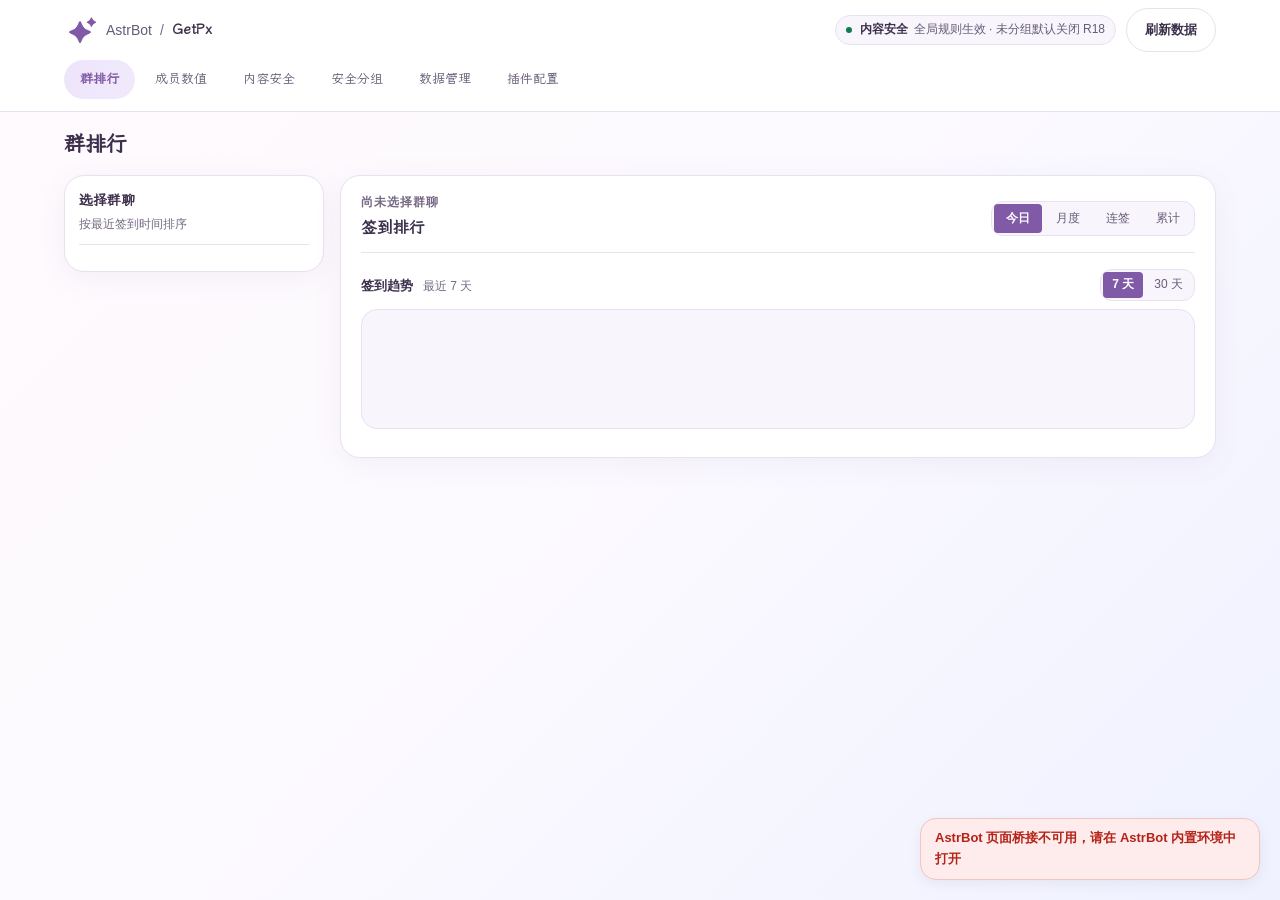
==== commit 26c7ab36: "feat: 统一管理中心淡紫界面与控件交互 统一六个 Pages 视图的淡紫渐变、圆角、操作按钮、下拉、开关与弹窗，精简重复标题和卡片层级。数字加减沿用原有步长、上下限与保存验证，退场期间锁住弹窗交互" ====
--- a/pages/pluginCenter/index.html
+++ b/pages/pluginCenter/index.html
@@ -56,7 +56,7 @@
               <span id="safetyStatusSummary">全局规则生效 · 未分组默认关闭 R18</span>
             </span>
           </div>
-          <button id="refreshBtn" class="nav-btn btn-primary" type="button">刷新数据</button>
+          <button id="refreshBtn" class="btn" type="button">刷新数据</button>
         </div>
       </header>
 
@@ -73,11 +73,12 @@
     <main class="main" id="mainContent" tabindex="-1">
       <section id="globalError" class="global-error" role="alert" hidden>
         <span id="globalErrorMessage">部分数据加载失败。</span>
-        <button id="retryAllBtn" type="button">重新加载</button>
+        <button class="btn" id="retryAllBtn" type="button">重新加载</button>
       </section>
 
       <!-- 群排行 -->
       <section id="rankingView" class="view active" role="tabpanel" aria-labelledby="tab-ranking">
+        <div class="view-head"><h2>群排行</h2></div>
         <div class="ranking-layout">
           <aside class="panel group-rail">
             <div class="panel-head">
@@ -93,7 +94,7 @@
             <div class="ranking-toolbar">
               <div>
                 <p id="selectedGroupMeta" class="eyebrow">尚未选择群聊</p>
-                <h2 id="selectedGroupName">群签到轨道</h2>
+                <h2 id="selectedGroupName">签到排行</h2>
               </div>
               <div class="segmented" aria-label="榜单时间筛选">
                 <button class="active" data-rank="today" type="button">今日</button>
@@ -105,7 +106,7 @@
 
             <div class="activity-head">
               <div>
-                <span>群活跃轨道</span>
+                <span>签到趋势</span>
                 <small id="trendCaption">最近 7 天</small>
               </div>
               <div class="segmented compact" aria-label="趋势统计时间跨度">
@@ -113,7 +114,7 @@
                 <button data-days="30" type="button">30 天</button>
               </div>
             </div>
-            <div id="activityTrack" class="activity-track" aria-label="签到趋势日期轨道"></div>
+            <div id="activityTrack" class="activity-track" aria-label="每日签到人数"></div>
             <div id="rankingContent" class="ranking-content"></div>
           </div>
         </div>
@@ -144,13 +145,13 @@
           <form id="memberSearchForm" class="member-search-form" role="search">
             <label for="memberSearch" class="sr-only">搜索成员昵称或用户 ID</label>
             <input id="memberSearch" name="checkin_member_search" type="search" maxlength="64" autocomplete="off" spellcheck="false" placeholder="输入昵称或用户 ID…" />
-            <button type="submit">搜索成员</button>
+            <button class="btn" type="submit">搜索成员</button>
             <button id="memberClearBtn" class="btn" type="button">清除</button>
           </form>
           <div id="memberList" class="member-list" aria-live="polite">
             <div class="empty">打开本模块后将加载签到成员</div>
           </div>
-          <button id="memberLoadMore" class="member-load-more" type="button" hidden>加载更多成员</button>
+          <button id="memberLoadMore" class="btn member-load-more" type="button" hidden>加载更多成员</button>
         </section>
       </section>
 
@@ -183,7 +184,7 @@
             <form id="termForm" class="inline-form">
               <label for="termInput" class="sr-only">自定义屏蔽词</label>
               <input id="termInput" type="text" name="custom_safety_term" maxlength="64" autocomplete="off" spellcheck="false" placeholder="例如：某些敏感词汇…" required />
-              <button type="submit">添加屏蔽词</button>
+              <button class="btn" type="submit">添加屏蔽词</button>
               <p id="termError" class="form-error" aria-live="polite"></p>
             </form>
             <div id="customTerms" class="term-list"></div>
@@ -207,7 +208,7 @@
               <label for="blacklistReason">加入原因</label>
               <input id="blacklistReason" type="text" name="blacklist_reason" maxlength="200" autocomplete="off" placeholder="例如：含有不适合的背景…" />
             </div>
-            <button type="submit">加入黑名单</button>
+            <button class="btn" type="submit">加入黑名单</button>
             <p id="blacklistError" class="form-error" aria-live="polite"></p>
           </form>
           <div id="blacklistContent" class="blacklist-list"></div>
@@ -225,10 +226,7 @@
         </div>
         <section class="panel">
           <div class="panel-head">
-            <div>
-              <h3>规则分组</h3>
-              <p class="panel-sub">点击分组卡片编辑分级、会话与附加词</p>
-            </div>
+            <p class="hint">点击分组编辑</p>
             <span id="policyCount" class="count" aria-live="polite">0</span>
           </div>
           <label for="policySearch" class="sr-only">搜索分组名称或会话</label>
@@ -268,9 +266,9 @@
               <p id="safetyGroupError" class="form-error" role="alert"></p>
             </div>
             <div class="dialog-actions">
-              <button id="safetyGroupDelete" class="danger" type="button">删除分组</button>
-              <button id="safetyGroupCancel" type="button">关闭</button>
-              <button type="submit">保存分组</button>
+              <button id="safetyGroupDelete" class="btn btn-danger-quiet" type="button">删除分组</button>
+              <button class="btn" id="safetyGroupCancel" type="button">关闭</button>
+              <button class="btn btn-primary" type="submit">保存分组</button>
             </div>
           </form>
         </dialog>
@@ -287,32 +285,30 @@
 
         <div class="data-grid">
           <section class="panel data-action">
-            <span class="action-index">EXPORT</span>
             <h3>数据导出</h3>
             <p>导出插件数据 JSON。查看旧策略请展开 legacy_safety_archives；旧策略仅供查看，不支持重新导入。包内不含 token 或代理地址。</p>
-            <button id="exportBtn" type="button">下载备份 (.json)</button>
+            <button class="btn" id="exportBtn" type="button">下载备份 (.json)</button>
             <small id="latestBackup" aria-live="polite">最近备份：尚无备份记录</small>
           </section>
 
           <section class="panel data-action">
-            <span class="action-index">RESTORE</span>
             <h3>从备份文件恢复</h3>
             <p>导入 JSON 格式的备份。注意：这会覆盖现有的签到数据。在导入前，系统会自动创建当前数据的回滚备份。</p>
             <label for="importFile" class="sr-only">选择备份文件</label>
-            <input id="importFile" name="checkin_backup" type="file" accept="application/json,.json" />
-            <button id="importBtn" class="danger" type="button" disabled>确认恢复此备份</button>
+            <input id="importFile" name="checkin_backup" type="file" accept="application/json,.json" hidden />
+            <button id="selectBackupBtn" class="btn" type="button">选择备份文件</button>
+            <button id="importBtn" class="btn danger" type="button" disabled>确认恢复此备份</button>
             <small id="importResult" aria-live="polite">尚未选择任何文件 (最大支持 5 MiB)</small>
           </section>
 
           <section class="panel data-action">
-            <span class="action-index">STORAGE</span>
             <h3>临时图片与卡片缓存</h3>
             <p>保存当天签到卡片及背景摘要，并统计下载临时图片。下载图片通常在发送流程结束后删除；送达未知的路径图片保留 10 分钟后自动清理。手动清理会移除卡片缓存和下载残余，跳过最近 10 分钟的下载临时文件。签到记录及用户数据不受影响，卡片缓存清理后会按需重建。</p>
             <div class="cache-stat-line">
               <span id="cacheStorageText">正在统计缓存占用…</span>
             </div>
             <div class="cache-actions-row">
-              <button id="clearCacheBtn" class="danger" type="button">一键清理临时缓存</button>
+              <button id="clearCacheBtn" class="btn danger" type="button">一键清理临时缓存</button>
               <button id="refreshCacheBtn" class="btn" type="button">刷新统计</button>
             </div>
             <small id="cacheStorageDetail" aria-live="polite">卡片缓存：- · 临时下载：-</small>
@@ -348,6 +344,7 @@
             <div id="settingsNav" class="config-nav-list"></div>
             <span id="settingsGroupPickerLabel" class="sr-only">配置分组</span>
             <div id="settingsGroupSelect" class="config-mobile-select"></div>
+            <label class="config-check config-key-toggle"><input id="settingsShowKeys" type="checkbox" />显示配置键</label>
           </aside>
           <div class="config-main" aria-labelledby="settingsGroupTitle">
             <div id="settingsGroups" class="config-fields"></div>
@@ -364,19 +361,17 @@
 
     <dialog id="confirmDialog" class="dialog" aria-labelledby="dialogTitle" aria-describedby="dialogMessage">
       <form method="dialog">
-        <p class="eyebrow">确认操作</p>
         <h2 id="dialogTitle">确认操作</h2>
         <p id="dialogMessage"></p>
         <div class="dialog-actions">
-          <button value="cancel" type="submit">取消</button>
-          <button id="dialogConfirm" class="danger" value="confirm" type="submit">确认执行</button>
+          <button class="btn" value="cancel" type="submit">取消</button>
+          <button id="dialogConfirm" class="btn danger" value="confirm" type="submit">确认执行</button>
         </div>
       </form>
     </dialog>
 
     <dialog id="memberDialog" class="member-dialog" aria-labelledby="memberDialogTitle">
       <form id="memberForm">
-        <p class="eyebrow">成员资料</p>
         <h2 id="memberDialogTitle">调整成员数值</h2>
         <p id="memberDialogIdentity" class="member-dialog-identity"></p>
         <input id="memberUserId" name="user_id" type="hidden" />
@@ -407,8 +402,8 @@
         <p class="member-history-note">这里只修改成员当前资料，不会篡改过去的签到奖励或排行榜记录。</p>
         <p id="memberFormError" class="form-error" aria-live="polite"></p>
         <div class="dialog-actions">
-          <button id="memberCancelBtn" type="button">取消</button>
-          <button id="memberSaveBtn" type="submit">保存修改</button>
+          <button class="btn" id="memberCancelBtn" type="button">取消</button>
+          <button class="btn btn-primary" id="memberSaveBtn" type="submit">保存修改</button>
         </div>
       </form>
     </dialog>
--- a/pages/pluginCenter/styles.css
+++ b/pages/pluginCenter/styles.css
@@ -1,33 +1,46 @@
 /* ==========================================================================
    GetPx 管理中心
-   晴空蓝紫：柔雾背景、白色面板、统一设置行与固定配置工具栏。
+   淡紫渐变管理界面：统一控件、圆角与动效，亮色内容面承载业务信息。
    深色跟随宿主，独立预览回退系统偏好；不读取浏览器存储。
    颜色一律走语义 token；动效仅用于控件状态反馈，遵循 reduced-motion。
    ========================================================================== */
 
+@font-face {
+  font-family: "GetPx WenKai";
+  src: url("./fonts/LXGWWenKaiLite-GB2312.woff2") format("woff2");
+  font-style: normal;
+  font-weight: 400;
+  font-display: swap;
+}
+
 :root {
   color-scheme: light;
 
   --font-sans: -apple-system, BlinkMacSystemFont, "Segoe UI", "PingFang SC",
     "Hiragino Sans GB", "Microsoft YaHei", "Noto Sans SC", sans-serif;
   --font-mono: ui-monospace, SFMono-Regular, Menlo, Consolas, "Liberation Mono", monospace;
-
-  --bg: #f5f7fc;
-  --surface: #eef3fc;
-  --surface-hover: #e9effb;
-  --surface-sunken: #eaf0ff;
+  --font-display: "GetPx WenKai", var(--font-sans);
+
+  --bg: #fcfaff;
+  --surface: #f8f5fd;
+  --surface-hover: #f0eafb;
+  --surface-sunken: #eee4fb;
   --surface-elevated: #ffffff;
-  --border: #e2e7f2;
-  --border-strong: #b0bed8;
-  --border-focus: #5a75d6;
-  --text: #27334d;
-  --text-muted: #52617c;
-  --text-subtle: #606d85;
-  --accent: #4e65cf;
-  --accent-hover: #4056b9;
+  --border: #e8e1f0;
+  --border-strong: #b9accd;
+  --border-focus: #8064a8;
+  --text: #3c304c;
+  --text-muted: #665c76;
+  --text-subtle: #756983;
+  --accent: #805aa6;
+  --accent-hover: #70508f;
+  --accent-end: #8863b0;
+  --wash-start: #fffafd;
+  --wash-end: #eff1ff;
+  --soft-shadow: #72559012;
   --accent-invert: #ffffff;
-  --link: #4e65cf;
-  --link-hover: #4056b9;
+  --link: #805aa6;
+  --link-hover: #654989;
   --safe: #0f7b4f;
   --safe-soft: #e9f6ef;
   --safe-border: #b9e0cb;
@@ -41,17 +54,19 @@
   --danger-solid-hover: #8f1c13;
   --danger-solid-text: #ffffff;
   --backdrop: rgba(23, 23, 23, 0.38);
-  --focus-ring: #5a75d6;
+  --focus-ring: #8064a8;
   --toggle-knob: #ffffff;
 
-  --radius: 12px;
-  --radius-sm: 8px;
-  --radius-xs: 6px;
+  --radius: 20px;
+  --radius-sm: 16px;
+  --radius-xs: 12px;
   --radius-pill: 999px;
-  --shadow-sm: 0 1px 2px rgba(0, 0, 0, 0.05);
+  --shadow-sm: 0 6px 30px var(--soft-shadow);
   --shadow-md: 0 4px 14px rgba(0, 0, 0, 0.06);
   --shadow-dialog: 0 0 0 1px var(--border), 0 16px 48px rgba(0, 0, 0, 0.12);
-  --transition: 0.16s ease;
+  --control-height: 44px;
+  --control-compact-height: 32px;
+  --transition: 180ms cubic-bezier(.2,0,0,1);
 
   --topbar-h: 56px;
   --tabs-h: 42px;
@@ -61,26 +76,30 @@
   --page-gutter: 24px;
 }
 
-/* 午夜蓝底与雾紫强调；危险、警告与成功仍使用独立语义色。 */
+/* 深色沿用紫色强调，危险、警告与成功保留独立语义。 */
 :root[data-theme="dark"] {
   color-scheme: dark;
 
-  --bg: #171c2b;
-  --surface: #20283c;
-  --surface-hover: #29334b;
-  --surface-sunken: #2c3656;
-  --surface-elevated: #20283c;
-  --border: #36405a;
-  --border-strong: #657699;
-  --border-focus: #9babff;
-  --text: #e8edf9;
-  --text-muted: #bdc7de;
-  --text-subtle: #a5b1cd;
-  --accent: #9babff;
-  --accent-hover: #b8c3ff;
-  --accent-invert: #171c2b;
-  --link: #aebaff;
-  --link-hover: #c8d0ff;
+  --bg: #2c2736;
+  --surface: #373041;
+  --surface-hover: #50435f;
+  --surface-sunken: #58426e;
+  --surface-elevated: #373041;
+  --border: #5a4b66;
+  --border-strong: #83738f;
+  --border-focus: #dec1fb;
+  --text: #f5edfc;
+  --text-muted: #d0c4dd;
+  --text-subtle: #d2c4df;
+  --accent: #dec1fb;
+  --accent-hover: #e4cefa;
+  --accent-end: #cbbaf3;
+  --wash-start: #362b40;
+  --wash-end: #303345;
+  --soft-shadow: #140c2226;
+  --accent-invert: #2c2736;
+  --link: #d0b9ee;
+  --link-hover: #e3d2f8;
   --safe: #4ec98a;
   --safe-soft: #14291f;
   --safe-border: #2f5c45;
@@ -94,10 +113,10 @@
   --danger-solid-hover: #a3332a;
   --danger-solid-text: #ffffff;
   --backdrop: rgba(8, 10, 14, 0.62);
-  --focus-ring: #9babff;
-  --toggle-knob: #f2f6fa;
-
-  --shadow-sm: 0 1px 2px rgba(0, 0, 0, 0.3);
+  --focus-ring: #dec1fb;
+  --toggle-knob: #f7f2fc;
+
+  --shadow-sm: 0 6px 30px var(--soft-shadow);
   --shadow-md: 0 4px 14px rgba(0, 0, 0, 0.35);
   --shadow-dialog: 0 0 0 1px var(--border-strong), 0 16px 48px rgba(0, 0, 0, 0.55);
 }
@@ -115,7 +134,7 @@
   font-size: 14px;
   line-height: 1.6;
   color: var(--text);
-  background: var(--bg);
+  background: var(--bg) linear-gradient(135deg, var(--wash-start), var(--bg) 48%, var(--wash-end)) fixed;
   -webkit-font-smoothing: antialiased;
   text-rendering: optimizeLegibility;
 }
@@ -126,6 +145,10 @@
 h4,
 p {
   margin: 0;
+}
+
+h1, h2, h3, h4, .nav-crumb .proj, .tab, .config-nav-name {
+  font-family: var(--font-display);
 }
 
 button,
@@ -161,9 +184,9 @@
   border-radius: var(--radius-xs);
   background: var(--accent);
   color: var(--accent-invert);
-  font-size: 12.5px;
+  font-size: 13px;
   transform: translateY(-160%);
-  transition: transform var(--transition);
+  transition: transform var(--transition), width var(--transition), height var(--transition), background-color var(--transition);
 }
 
 .skip-link:focus {
@@ -223,7 +246,7 @@
   display: flex;
   align-items: center;
   gap: 8px;
-  font-size: 13.5px;
+  font-size: 14px;
   white-space: nowrap;
 }
 
@@ -288,54 +311,13 @@
   white-space: nowrap;
 }
 
-.nav-btn {
-  display: inline-flex;
-  align-items: center;
-  justify-content: center;
-  gap: 6px;
-  flex: none;
-  min-height: 32px;
-  padding: 5px 12px;
-  border: 1px solid var(--border);
-  border-radius: var(--radius-xs);
-  background: var(--surface-elevated);
-  color: var(--text-muted);
-  font-size: 12.5px;
-  font-weight: 500;
-  white-space: nowrap;
-  transition: color var(--transition), border-color var(--transition),
-    background-color var(--transition);
-}
-
-.nav-btn:hover:not(:disabled) {
-  color: var(--text);
-  border-color: var(--border-strong);
-  background: var(--surface-hover);
-}
-
-.nav-btn:disabled {
-  opacity: 0.5;
-  cursor: not-allowed;
-}
-
-.btn-primary {
-  background: var(--accent);
-  border-color: var(--accent);
-  color: var(--accent-invert);
-}
-
-.btn-primary:hover:not(:disabled) {
-  background: var(--accent-hover);
-  border-color: var(--accent-hover);
-  color: var(--accent-invert);
-}
-
 .nav-tabs {
+  position: relative;
   max-width: 1200px;
   margin: 0 auto;
   display: flex;
-  gap: 22px;
-  padding: 0 24px;
+  gap: 4px;
+  padding: 0 24px 12px;
   overflow-x: auto;
   scrollbar-width: none;
 }
@@ -346,7 +328,9 @@
 
 .tab {
   position: relative;
-  padding: 8px 0 10px;
+  z-index: 1;
+  padding: 9px 16px;
+  border-radius: var(--radius-pill);
   border: 0;
   background: transparent;
   color: var(--text-muted);
@@ -364,18 +348,18 @@
   font-weight: 600;
 }
 
-.tab.active::after {
-  content: "";
+.tab.active { color: var(--accent); }
+
+.tab-indicator {
   position: absolute;
+  top: 0;
   left: 0;
-  right: 0;
-  bottom: -1px;
-  height: 2px;
-  border-radius: 2px 2px 0 0;
-  background: var(--accent);
-}
-
-.tab.active { color: var(--accent); }
+  height: 40px;
+  border-radius: var(--radius-pill);
+  background: linear-gradient(110deg, var(--surface-sunken), var(--surface-hover));
+  transition: width 300ms cubic-bezier(.2,0,0,1), transform 300ms cubic-bezier(.2,0,0,1);
+  pointer-events: none;
+}
 
 .main {
   width: 100%;
@@ -406,7 +390,7 @@
 }
 
 .view-head h2 {
-  font-size: 16px;
+  font-size: 21px;
   font-weight: 650;
   letter-spacing: -0.01em;
 }
@@ -420,7 +404,7 @@
 
 .panel {
   min-width: 0;
-  padding: 16px;
+  padding: 20px;
   border: 1px solid var(--border);
   border-radius: var(--radius);
   background: var(--surface-elevated);
@@ -445,12 +429,12 @@
 
 .panel-sub {
   margin-top: 2px;
-  font-size: 11.5px;
+  font-size: 12px;
   color: var(--text-subtle);
 }
 
 .eyebrow {
-  font: 600 11px/1.2 var(--font-mono);
+  font: 600 12px/1.2 var(--font-mono);
   letter-spacing: 0.08em;
   text-transform: uppercase;
   color: var(--text-subtle);
@@ -468,24 +452,26 @@
   border-radius: var(--radius-pill);
   background: var(--surface-hover);
   color: var(--text-muted);
-  font: 600 11.5px/1 var(--font-mono);
+  font: 600 12px/1 var(--font-mono);
 }
 
 .btn {
+  position: relative;
+  overflow: hidden;
   display: inline-flex;
   align-items: center;
   justify-content: center;
   gap: 6px;
-  min-height: 38px;
-  padding: 8px 13px;
+  min-height: var(--control-height);
+  padding: 8px 18px;
   border: 1px solid var(--border);
-  border-radius: var(--radius-xs);
+  border-radius: var(--radius-pill);
   background: var(--surface-elevated);
   color: var(--text);
   font-size: 13px;
-  font-weight: 500;
+  font-weight: 600;
   transition: background-color var(--transition), border-color var(--transition),
-    color var(--transition);
+    color var(--transition), transform var(--transition), box-shadow var(--transition);
 }
 
 .btn:hover:not(:disabled) {
@@ -494,28 +480,63 @@
 }
 
 .btn.btn-primary {
-  background: var(--accent);
+  background: linear-gradient(120deg, var(--accent), var(--accent-end));
   border-color: var(--accent);
   color: var(--accent-invert);
 }
 .btn.btn-primary:hover:not(:disabled) {
-  background: var(--accent-hover);
+  background: linear-gradient(120deg, var(--accent), var(--accent-end));
+  box-shadow: 0 5px 14px var(--soft-shadow);
+  transform: translateY(-1px);
   border-color: var(--accent-hover);
 }
+
+.btn:active:not(:disabled) { transform: scale(.96); }
+
+.btn-sm {
+  min-height: var(--control-compact-height);
+  padding: 4px 10px;
+  font-size: 12px;
+}
+
+.btn-quiet {
+  border-color: transparent;
+  background: transparent;
+}
+
+.btn-danger-quiet {
+  color: var(--danger);
+}
+
+.btn-danger-quiet:hover:not(:disabled) {
+  border-color: var(--danger-border);
+  background: var(--danger-soft);
+}
+
+.btn[hidden] { display: none; }
+
+.button-ripple {
+  position: absolute;
+  border-radius: 50%;
+  background: currentColor;
+  opacity: .15;
+  transform: scale(0);
+  pointer-events: none;
+  animation: button-ripple 460ms ease-out forwards;
+}
+@keyframes button-ripple { to { transform: scale(1); opacity: 0; } }
 
 .btn:disabled {
   opacity: 0.5;
   cursor: not-allowed;
 }
 
-button.danger,
 .btn.danger {
   border-color: var(--danger-solid);
   background: var(--danger-solid);
   color: var(--danger-solid-text);
 }
 
-button.danger:hover:not(:disabled),
 .btn.danger:hover:not(:disabled) {
   background: var(--danger-solid-hover);
   border-color: var(--danger-solid-hover);
@@ -530,13 +551,13 @@
 .search {
   width: 100%;
   min-width: 0;
-  padding: 7px 10px;
+  padding: 10px 13px;
   border: 1px solid var(--border);
   border-radius: var(--radius-xs);
-  background: var(--surface-elevated);
+  background: var(--surface);
   color: var(--text);
   font-size: 14px;
-  min-height: 38px;
+  min-height: var(--control-height);
   transition: border-color var(--transition), box-shadow var(--transition);
 }
 
@@ -561,7 +582,9 @@
 }
 
 textarea {
-  resize: vertical;
+  resize: none;
+  scrollbar-width: thin;
+  scrollbar-color: var(--border-strong) transparent;
 }
 
 .empty {
@@ -576,7 +599,7 @@
 }
 
 .form-error {
-  font-size: 11.5px;
+  font-size: 12px;
   color: var(--danger);
 }
 
@@ -642,11 +665,11 @@
   justify-content: space-between;
   gap: 8px;
   width: 100%;
-  min-height: 38px;
+  min-height: var(--control-height);
   padding: 8px 12px;
   border: 1px solid var(--border);
-  border-radius: var(--radius-xs);
-  background: var(--surface-elevated);
+  border-radius: 14px;
+  background: var(--surface);
   color: var(--text);
   font-size: 14px;
   text-align: left;
@@ -683,7 +706,7 @@
 
 .dd-list {
   position: absolute;
-  top: calc(100% + 4px);
+  top: calc(100% + 8px);
   left: 0;
   z-index: 60;
   display: flex;
@@ -699,7 +722,9 @@
   background: var(--surface-elevated);
   box-shadow: var(--shadow-md);
   overscroll-behavior: contain;
-  animation: surface-in 120ms ease-out;
+  transform-origin: top;
+  scrollbar-width: thin;
+  scrollbar-color: var(--border-strong) transparent;
 }
 
 @keyframes surface-in {
@@ -719,12 +744,17 @@
   vertical-align: -2px;
   animation: busy-spin 700ms linear infinite;
 }
-dialog[open] { animation: surface-in 140ms ease-out; }
+dialog[open] { animation: dialog-in 340ms cubic-bezier(.2,0,0,1); }
+dialog[open]::backdrop { animation: surface-in 220ms ease-out; }
+dialog.is-closing::backdrop { animation: backdrop-out 160ms ease-in forwards; }
+@keyframes dialog-in { from { opacity: 0; transform: translateY(20px) scale(.94); } to { opacity: 1; transform: none; } }
+@keyframes backdrop-out { to { background: transparent; } }
 
 /* 空间不足时向上展开，避免矮屏或弹窗内选项被裁切。 */
 .dd.dd-up .dd-list {
   top: auto;
-  bottom: calc(100% + 4px);
+  bottom: calc(100% + 8px);
+  transform-origin: bottom;
 }
 
 .dd-list[hidden] {
@@ -732,14 +762,18 @@
 }
 
 .dd-option {
-  display: block;
+  display: flex;
+  align-items: center;
+  justify-content: space-between;
+  gap: 10px;
+  min-height: 42px;
   width: 100%;
-  padding: 6px 9px;
+  padding: 8px 12px;
   border: 0;
-  border-radius: 4px;
+  border-radius: 11px;
   background: transparent;
   color: var(--text);
-  font-size: 12.5px;
+  font-size: 13px;
   text-align: left;
   white-space: normal;
   overflow-wrap: anywhere;
@@ -748,6 +782,8 @@
 .dd-option:hover:not(:disabled) {
   background: var(--surface-hover);
 }
+
+.dd-option[aria-selected="true"]::after { content: "✓"; color: var(--accent); flex: none; }
 
 .dd-option[aria-selected="true"] {
   background: var(--surface-sunken);
@@ -778,7 +814,7 @@
   align-items: center;
   gap: 10px;
   width: fit-content;
-  min-height: 38px;
+  min-height: var(--control-height);
   color: var(--text-muted);
   font-size: 13px;
   cursor: pointer;
@@ -796,33 +832,40 @@
 
 .switch-track {
   position: relative;
-  width: 38px;
-  height: 22px;
+  width: 52px;
+  height: 32px;
   flex: none;
+  border: 2px solid var(--text-subtle);
   border-radius: var(--radius-pill);
-  background: var(--border-strong);
+  background: var(--surface);
   transition: background-color var(--transition);
 }
 
 .switch-track::after {
   content: "";
   position: absolute;
+  top: 6px;
+  left: 6px;
+  width: 16px;
+  height: 16px;
+  border-radius: 50%;
+  background: var(--text-subtle);
+  box-shadow: 0 1px 2px rgba(0, 0, 0, 0.2);
+  transition: transform var(--transition), width var(--transition), height var(--transition), background-color var(--transition);
+}
+
+input:checked + .switch-track {
+  border-color: var(--accent);
+  background: var(--accent);
+}
+
+input:checked + .switch-track::after {
   top: 2px;
   left: 2px;
-  width: 18px;
-  height: 18px;
-  border-radius: 50%;
-  background: var(--toggle-knob);
-  box-shadow: 0 1px 2px rgba(0, 0, 0, 0.2);
-  transition: transform var(--transition);
-}
-
-input:checked + .switch-track {
-  background: var(--accent);
-}
-
-input:checked + .switch-track::after {
-  transform: translateX(16px);
+  width: 24px;
+  height: 24px;
+  background: var(--accent-invert);
+  transform: translateX(20px);
 }
 
 .switch:focus-within {
@@ -892,7 +935,7 @@
   margin-top: 2px;
   overflow: hidden;
   color: var(--text-subtle);
-  font-size: 11px;
+  font-size: 12px;
   text-overflow: ellipsis;
   white-space: nowrap;
 }
@@ -908,7 +951,7 @@
 
 .ranking-toolbar h2 {
   margin-top: 4px;
-  font-size: 17px;
+  font-size: 16px;
   font-weight: 650;
 }
 
@@ -943,7 +986,7 @@
 
 .segmented.compact button {
   padding: 3px 9px;
-  font-size: 11px;
+  font-size: 12px;
 }
 
 .activity-head {
@@ -955,14 +998,14 @@
 }
 
 .activity-head span {
-  font-size: 12.5px;
+  font-size: 13px;
   font-weight: 600;
 }
 
 .activity-head small {
   margin-left: 6px;
   color: var(--text-subtle);
-  font-size: 11px;
+  font-size: 12px;
 }
 
 .activity-track {
@@ -996,12 +1039,12 @@
 
 .track-day b {
   color: var(--text-muted);
-  font: 600 10px/1 var(--font-mono);
+  font: 600 12px/1 var(--font-mono);
 }
 
 .track-day small {
   color: var(--text-subtle);
-  font: 10px/1 var(--font-mono);
+  font: 12px/1 var(--font-mono);
 }
 
 .track-bar {
@@ -1046,7 +1089,7 @@
 
 .rank-number {
   color: var(--text-subtle);
-  font: 600 12.5px/1 var(--font-mono);
+  font: 600 13px/1 var(--font-mono);
 }
 
 .rank-user strong {
@@ -1061,12 +1104,12 @@
 .rank-user small {
   display: block;
   color: var(--text-subtle);
-  font: 11px/1.3 var(--font-mono);
+  font: 12px/1.3 var(--font-mono);
 }
 
 .rank-value {
   text-align: right;
-  font: 600 12.5px/1 var(--font-mono);
+  font: 600 13px/1 var(--font-mono);
 }
 
 /* ==========================================================================
@@ -1119,12 +1162,12 @@
 
 .member-identity small {
   color: var(--text-subtle);
-  font-size: 11px;
+  font-size: 12px;
 }
 
 .member-metric small {
   color: var(--text-subtle);
-  font-size: 11px;
+  font-size: 12px;
 }
 
 .member-metric strong {
@@ -1139,7 +1182,7 @@
   border-radius: 4px;
   background: var(--surface-hover);
   color: var(--text-subtle);
-  font-size: 10px;
+  font-size: 12px;
   font-weight: 600;
   vertical-align: middle;
 }
@@ -1154,20 +1197,6 @@
   border: 1px solid var(--warn-border);
   background: var(--warn-soft);
   color: var(--warn);
-}
-
-.member-edit {
-  border: 1px solid var(--border);
-  border-radius: var(--radius-xs);
-  background: var(--surface-elevated);
-  color: var(--text);
-  padding: 5px 11px;
-  font-size: 12px;
-}
-
-.member-edit:hover {
-  background: var(--surface-hover);
-  border-color: var(--border-strong);
 }
 
 .member-load-more {
@@ -1231,29 +1260,15 @@
   align-items: center;
   justify-content: space-between;
   gap: 10px;
-  padding: 7px 10px;
+  padding: 10px 13px;
   border: 1px solid var(--border);
   border-radius: var(--radius-xs);
   background: var(--surface);
 }
 
 .term-item strong {
-  font-size: 12.5px;
+  font-size: 13px;
   font-weight: 600;
-}
-
-.term-item button {
-  border: 0;
-  border-radius: 4px;
-  background: transparent;
-  color: var(--danger);
-  padding: 3px 6px;
-  font-size: 11.5px;
-  font-weight: 600;
-}
-
-.term-item button:hover {
-  background: var(--danger-soft);
 }
 
 .blacklist-panel {
@@ -1275,7 +1290,7 @@
   display: block;
   margin-bottom: 4px;
   color: var(--text-muted);
-  font-size: 11.5px;
+  font-size: 12px;
   font-weight: 600;
 }
 
@@ -1338,7 +1353,7 @@
   display: block;
   overflow: hidden;
   color: var(--text-subtle);
-  font-size: 11px;
+  font-size: 12px;
   text-overflow: ellipsis;
   white-space: nowrap;
 }
@@ -1346,22 +1361,7 @@
 .blacklist-meta {
   flex: none;
   color: var(--text-subtle);
-  font-size: 11px;
-}
-
-.blacklist-item button {
-  flex: none;
-  border: 0;
-  border-radius: 4px;
-  background: transparent;
-  color: var(--danger);
-  padding: 3px 7px;
-  font-size: 11.5px;
-  font-weight: 600;
-}
-
-.blacklist-item button:hover {
-  background: var(--danger-soft);
+  font-size: 12px;
 }
 
 /* ==========================================================================
@@ -1369,17 +1369,28 @@
    ========================================================================== */
 
 .data-grid {
+  overflow: hidden;
+  border: 1px solid var(--border);
+  border-radius: var(--radius);
+  background: var(--surface-elevated);
+}
+
+.data-action.panel {
   display: grid;
-  grid-template-columns: repeat(auto-fit, minmax(280px, 1fr));
-  gap: 16px;
-}
-
-.data-action {
-  display: flex;
-  flex-direction: column;
-  align-items: flex-start;
-  gap: 8px;
-}
+  grid-template-columns: 200px minmax(0, 1fr);
+  align-items: start;
+  gap: 10px 24px;
+  padding: 24px;
+  border: 0;
+  border-bottom: 1px solid var(--border);
+  border-radius: 0;
+  background: transparent;
+}
+
+.data-action:last-child { border-bottom: 0; }
+.data-action > * { grid-column: 2; min-width: 0; }
+.data-action > h3 { grid-column: 1; grid-row: 1 / span 5; }
+.data-action > .btn { justify-self: start; }
 
 .data-action h3 {
   font-size: 14px;
@@ -1393,17 +1404,11 @@
 
 .data-action small {
   color: var(--text-subtle);
-  font-size: 11px;
-}
-
-.action-index {
-  color: var(--text-subtle);
-  font: 600 10.5px/1 var(--font-mono);
-  letter-spacing: 0.1em;
+  font-size: 12px;
 }
 
 .cache-stat-line {
-  font-size: 12.5px;
+  font-size: 13px;
 }
 
 .cache-stat-line strong {
@@ -1423,11 +1428,12 @@
   font-size: 12px;
 }
 
-.data-action input[type="file"]::file-selector-button {
+input[type="file"]::file-selector-button {
+  min-height: var(--control-compact-height);
   margin-right: 10px;
-  padding: 5px 10px;
+  padding: 4px 10px;
   border: 1px solid var(--border);
-  border-radius: 4px;
+  border-radius: var(--radius-xs);
   background: var(--surface-elevated);
   color: var(--text);
   font: inherit;
@@ -1461,7 +1467,7 @@
 }
 
 .config-toolbar-heading h2 {
-  font-size: 18px;
+  font-size: 16px;
   font-weight: 650;
   white-space: nowrap;
 }
@@ -1475,7 +1481,7 @@
   font-size: 13px;
 }
 
-.config-current-group .hint { font-size: 11px; }
+.config-current-group .hint { font-size: 12px; }
 
 .config-bar-actions svg { display: none; }
 
@@ -1571,7 +1577,7 @@
 }
 
 .config-nav-item.active {
-  background: var(--surface-sunken);
+  background: linear-gradient(100deg, var(--surface-sunken), var(--surface-hover));
   color: var(--accent);
   font-weight: 600;
 }
@@ -1583,7 +1589,7 @@
 
 .config-nav-badge {
   color: var(--text-subtle);
-  font: 500 10.5px/1 var(--font-mono);
+  font: 500 12px/1 var(--font-mono);
   white-space: nowrap;
 }
 
@@ -1598,7 +1604,7 @@
 
 .config-main {
   min-width: 0;
-  padding: 0 24px;
+  padding: 0 20px;
   border: 1px solid var(--border);
   border-radius: var(--radius);
   background: var(--surface-elevated);
@@ -1614,7 +1620,7 @@
   grid-template-columns: minmax(180px, 0.9fr) minmax(200px, 1.1fr);
   align-items: start;
   gap: 8px 28px;
-  padding: 22px 0;
+  padding: 18px 0;
   border-bottom: 1px solid var(--border);
   min-width: 0;
 }
@@ -1650,9 +1656,13 @@
   font-weight: 600;
 }
 
+#settingsView:not(:has(#settingsShowKeys:checked)) .config-item-key { display: none; }
+
+.config-key-toggle { color: var(--text-subtle); font-size: 12px; }
+
 .config-item-key {
   color: var(--text-subtle);
-  font: 11px/1.5 var(--font-mono);
+  font: 12px/1.5 var(--font-mono);
   overflow-wrap: anywhere;
 }
 
@@ -1664,12 +1674,12 @@
 
 .config-warning {
   color: var(--warn);
-  font-size: 11.5px;
+  font-size: 12px;
 }
 
 .config-error {
   color: var(--danger);
-  font-size: 11.5px;
+  font-size: 12px;
 }
 
 .config-error:empty {
@@ -1684,7 +1694,7 @@
 
 .config-secret-state {
   color: var(--text-subtle);
-  font-size: 11.5px;
+  font-size: 12px;
 }
 
 .config-input {
@@ -1694,7 +1704,18 @@
 .config-item .dd { width: 100%; }
 .config-item textarea { min-height: 104px; }
 
-.config-item input[type="number"] { max-width: 160px; }
+.config-item:has(.dd-list:not([hidden])) { position: relative; z-index: 5; }
+.member-boost-section:has(.dd-list:not([hidden])) { position: relative; z-index: 5; }
+
+input[type="number"] { appearance: textfield; -moz-appearance: textfield; }
+input::-webkit-inner-spin-button, input::-webkit-outer-spin-button { -webkit-appearance: none; margin: 0; }
+.number-control { display: flex; align-items: center; gap: 4px; width: 164px; max-width: 100%; padding: 4px; border: 1px solid var(--border); border-radius: 16px; background: var(--surface); }
+.number-control input { flex: 1; width: 40px; min-width: 0; min-height: 36px; padding: 6px 0; border: 0; background: transparent; text-align: center; border-radius: 8px; }
+.number-control:has(input.is-invalid) { border-color: var(--danger); }
+.number-step { position: relative; overflow: hidden; flex: none; display: grid; place-content: center; width: 36px; height: 36px; padding: 0; border: 0; border-radius: 11px; background: var(--surface-elevated); color: var(--accent); font-size: 21px; box-shadow: 0 2px 5px var(--soft-shadow); transition: background-color var(--transition), transform var(--transition); }
+.number-step:hover:not(:disabled) { background: var(--surface-sunken); }
+.number-step:active:not(:disabled) { transform: scale(.88); }
+.number-step:disabled { opacity: .35; cursor: not-allowed; }
 
 .config-options {
   display: flex;
@@ -1748,8 +1769,12 @@
    ========================================================================== */
 
 dialog {
+  max-height: calc(100dvh - 32px);
+  overflow-y: auto;
+  scrollbar-width: thin;
+  scrollbar-color: var(--border-strong) transparent;
   border: 1px solid var(--border);
-  border-radius: var(--radius);
+  border-radius: 28px;
   background: var(--surface-elevated);
   color: var(--text);
   padding: 0;
@@ -1766,45 +1791,29 @@
 
 .dialog form,
 .member-dialog form {
-  padding: 18px;
+  padding: 24px;
 }
 
 dialog h2 {
-  margin-top: 4px;
-  font-size: 15.5px;
+  margin-top: 0;
+  font-size: 16px;
   font-weight: 650;
 }
 
 dialog p:not(.eyebrow):not(.member-history-note) {
   color: var(--text-muted);
-  font-size: 12.5px;
+  font-size: 13px;
 }
 
 .dialog-actions {
+  position: sticky;
+  bottom: 0;
+  padding-top: 12px;
+  background: var(--surface-elevated);
   display: flex;
   justify-content: flex-end;
   gap: 8px;
   margin-top: 16px;
-}
-
-.dialog-actions button {
-  min-height: 38px;
-  padding: 8px 14px;
-  border: 1px solid var(--border);
-  border-radius: var(--radius-xs);
-  background: var(--surface-elevated);
-  color: var(--text);
-  font-size: 12.5px;
-}
-
-.dialog-actions button:hover:not(:disabled) {
-  background: var(--surface-hover);
-}
-
-.dialog-actions button[type="submit"]:not(.danger) {
-  border-color: var(--accent);
-  background: var(--accent);
-  color: var(--accent-invert);
 }
 
 .member-dialog {
@@ -1815,7 +1824,7 @@
   padding-bottom: 10px;
   border-bottom: 1px solid var(--border);
   color: var(--text-muted);
-  font: 11.5px/1.5 var(--font-mono);
+  font: 12px/1.5 var(--font-mono);
 }
 
 .member-value-grid {
@@ -1828,13 +1837,15 @@
 .member-value-grid label {
   display: block;
   color: var(--text-muted);
-  font-size: 11.5px;
+  font-size: 12px;
   font-weight: 600;
 }
 
 .member-value-grid input {
   margin-top: 4px;
 }
+.member-value-grid .number-control { margin-top: 4px; width: 100%; }
+.member-value-grid .number-control input { margin-top: 0; }
 
 .member-boost-section {
   display: grid;
@@ -1870,7 +1881,7 @@
   border-radius: 4px;
   background: var(--surface-hover);
   color: var(--text-muted);
-  font-size: 11.5px;
+  font-size: 12px;
   font-weight: 600;
 }
 
@@ -1905,7 +1916,7 @@
   border-radius: var(--radius-sm);
   background: var(--safe-soft);
   color: var(--safe);
-  font-size: 12.5px;
+  font-size: 13px;
   font-weight: 600;
   box-shadow: var(--shadow-md);
   opacity: 0;
@@ -1975,6 +1986,9 @@
 }
 
 @media (max-width: 680px) {
+  .data-action.panel { grid-template-columns: 1fr; padding: 16px; }
+  .data-action > *, .data-action > h3 { grid-column: 1; grid-row: auto; }
+
   .nav-primary {
     flex-wrap: wrap;
     gap: 8px;
@@ -1992,7 +2006,7 @@
   }
 
   .nav-tabs {
-    gap: 16px;
+    gap: 4px;
   }
 
   .main {
@@ -2054,8 +2068,7 @@
   .config-bar-state { order: 3; flex-basis: 100%; margin-left: 0; max-width: none; }
   .config-bar-state[data-state="clean"] { display: none; }
   .config-bar-actions { gap: 6px; flex-wrap: nowrap; }
-  .config-bar-actions .btn { font-size: 12px; }
-  .config-bar-actions .btn { padding: 8px 10px; }
+  .config-bar-actions .btn { font-size: 12px; padding: 8px 10px; }
   #settingsReloadBtn { width: 44px; padding: 10px; font-size: 0; }
   #settingsReloadBtn span { display: none; }
   #settingsReloadBtn svg { display: block; }
@@ -2071,7 +2084,7 @@
   .config-effect-note { width: 100%; }
   :is(input[type="text"], input[type="password"], input[type="number"],
     input[type="search"], textarea, .dd-trigger) { font-size: 16px; min-height: 44px; }
-  :is(.btn, .nav-btn, .tab, .dd-option, .config-check, .switch, .dialog-actions button,
+  :is(.btn, .tab, .dd-option, .config-check, .switch, .dialog-actions button,
     .segmented button) { min-height: 44px; }
 
   .config-nav {
@@ -2090,6 +2103,8 @@
   .config-mobile-select .dd-trigger {
     width: 100%;
   }
+
+  .number-step { width: 44px; height: 44px; }
 
   .member-value-grid,
   .member-boost-section {
--- a/pages/pluginCenter/safety.css
+++ b/pages/pluginCenter/safety.css
@@ -6,46 +6,52 @@
 }
 
 .safety-group-grid {
+  display: flex;
+  flex-direction: column;
+  margin-top: 12px;
+}
+
+.safety-group-card {
   display: grid;
-  grid-template-columns: repeat(auto-fill, minmax(min(100%, 240px), 1fr));
-  gap: 10px;
-  margin-top: 12px;
-}
-
-.safety-group-card {
-  display: flex;
-  flex-direction: column;
-  align-items: flex-start;
-  gap: 6px;
+  grid-template-columns: minmax(0, 1fr) auto minmax(0, 1fr);
+  align-items: center;
+  gap: 6px 20px;
+  width: 100%;
   min-width: 0;
-  padding: 14px;
-  border: 1px solid var(--border);
-  border-radius: var(--radius-sm);
-  background: var(--surface-elevated);
+  padding: 16px 12px;
+  border: 0;
+  border-bottom: 1px solid var(--border);
+  border-radius: 0;
+  background: transparent;
   color: var(--text);
   font: inherit;
   text-align: left;
 }
 
+.safety-group-card:last-child { border-bottom: 0; }
+.safety-group-card strong { overflow-wrap: anywhere; }
+.safety-group-card small { grid-column: 1 / -1; }
+.safety-group-card .safety-rating { justify-self: start; }
+
 .safety-group-card:hover {
   border-color: var(--border-strong);
   background: var(--surface-hover);
 }
 
 .safety-group-card strong {
-  font-size: 13.5px;
+  font-size: 14px;
   font-weight: 600;
 }
 
 .safety-group-card span:not(.safety-rating) {
   color: var(--text-subtle);
-  font-size: 11.5px;
+  font-size: 12px;
 }
 
 .safety-group-card small {
   width: 100%;
   color: var(--text-subtle);
-  font: 11px/1.5 var(--font-mono);
+  font: 12px/1.5 var(--font-mono);
   overflow-wrap: anywhere;
 }
 
@@ -55,7 +61,7 @@
   border-radius: 4px;
   background: var(--safe-soft);
   color: var(--safe);
-  font-size: 11px;
+  font-size: 12px;
   font-weight: 600;
 }
 
@@ -80,25 +86,25 @@
 }
 
 .safety-group-header {
-  padding: 16px 20px 12px;
+  padding: 24px 24px 16px;
   border-bottom: 1px solid var(--border);
 }
 
 .safety-group-header h3 {
-  font-size: 15px;
+  font-size: 16px;
   font-weight: 650;
 }
 
 .safety-group-header p {
   margin-top: 2px;
   color: var(--text-subtle);
-  font-size: 11.5px;
+  font-size: 12px;
 }
 
 .safety-group-fields {
   display: grid;
   gap: 12px;
-  padding: 16px 20px;
+  padding: 20px 24px;
 }
 
 .safety-group-field {
@@ -116,7 +122,7 @@
 .safety-group-field label span {
   margin-left: 6px;
   color: var(--text-subtle);
-  font-size: 11px;
+  font-size: 12px;
   font-weight: 400;
 }
 
@@ -125,7 +131,7 @@
 }
 
 .safety-group-dialog .hint {
-  font-size: 11.5px;
+  font-size: 12px;
   line-height: 1.6;
 }
 
@@ -147,7 +153,7 @@
 
 .safety-r18-copy strong {
   display: block;
-  font-size: 12.5px;
+  font-size: 13px;
   font-weight: 600;
 }
 
@@ -155,7 +161,7 @@
   display: block;
   margin-top: 2px;
   color: var(--text-subtle);
-  font-size: 11.5px;
+  font-size: 12px;
   line-height: 1.5;
 }
 
@@ -172,6 +178,8 @@
   outline-offset: 2px;
 }
 
+.safety-group-dialog #safetyGroupDelete { margin-right: auto; }
+
 .safety-group-dialog .dialog-actions {
   position: sticky;
   bottom: 0;
@@ -179,20 +187,9 @@
   flex-wrap: wrap;
   gap: 8px;
   margin: 0;
-  padding: 12px 20px;
+  padding: 12px 24px;
   border-top: 1px solid var(--border);
   background: var(--surface-elevated);
-}
-
-.safety-group-dialog .dialog-actions .danger {
-  margin-right: auto;
-  border-color: transparent;
-  background: transparent;
-  color: var(--danger-solid);
-}
-
-.safety-group-dialog .dialog-actions .danger:hover {
-  background: var(--danger-soft);
 }
 
 .safety-group-dialog :is(input, textarea, button):disabled {
@@ -205,6 +202,9 @@
 }
 
 @media (max-width: 600px) {
+  .safety-group-card { grid-template-columns: minmax(0, 1fr) auto; gap: 8px; padding: 14px 0; }
+  .safety-group-card span:not(.safety-rating) { grid-column: 1 / -1; }
+
   .safety-group-header {
     padding: 14px 16px 10px;
   }
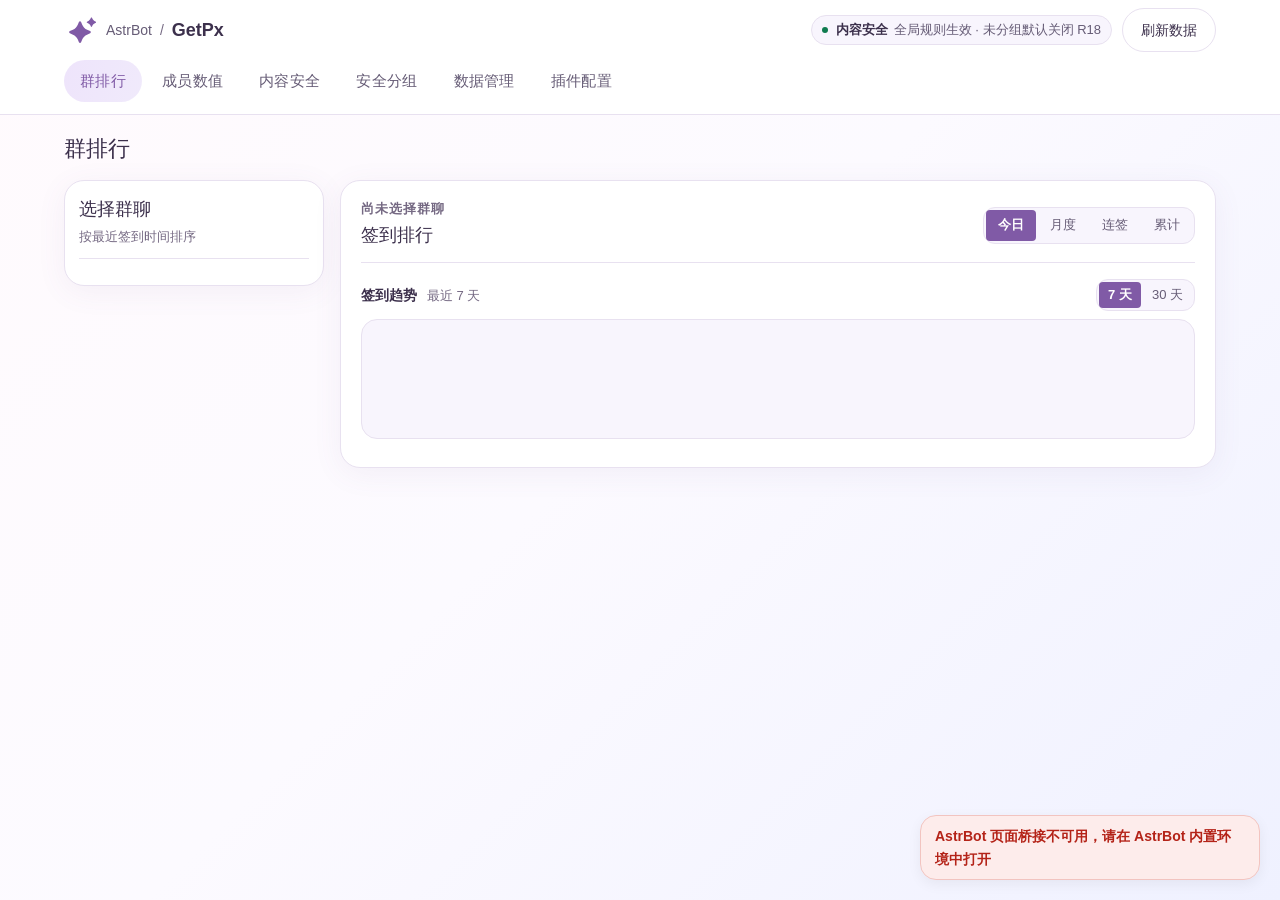
==== commit c6693193: "feat: 支持 MiSans 字体线路切换并统一管理中心排版 提供国内小米、国外 jsDelivr 和系统字体选项，保留原有配置键和值。 保存后直接切换字体，加载失败或超时回退系统字体，支持手动重试" ====
--- a/pages/pluginCenter/index.html
+++ b/pages/pluginCenter/index.html
@@ -337,6 +337,10 @@
           </div>
         </div>
 
+        <div class="font-status-row">
+          <span id="fontStatus" role="status" aria-live="polite">正在读取字体线路…</span>
+          <button id="fontRetryBtn" class="btn btn-sm btn-quiet" type="button" hidden>重试加载字体</button>
+        </div>
         <form id="configSettingsForm" class="config-layout" novalidate>
           <aside class="config-nav" aria-label="配置分组">
             <label for="settingsSearch" class="sr-only">搜索配置项</label>
@@ -352,7 +356,7 @@
         </form>
         <details class="config-effect-note">
           <summary>保存后何时生效？</summary>
-          <p>大多数选项在下次请求生效。Pixiv 令牌、图片反代、Lolicon 排除 AI、万象画卷联动与下载超时需重载插件后完整生效；字体来源需重新载入本页。去重天数在发图与模型取图入口同步，签到与日历需重载后保证一致。全局安全规则与安全分组仍由各自页面维护。</p>
+          <p>大多数选项在下次请求生效。Pixiv 令牌、图片反代、Lolicon 排除 AI、万象画卷联动与下载超时需重载插件后完整生效；字体线路保存后直接切换。去重天数在发图与模型取图入口同步，签到与日历需重载后保证一致。全局安全规则与安全分组仍由各自页面维护。</p>
         </details>
       </section>
     </main>
--- a/pages/pluginCenter/styles.css
+++ b/pages/pluginCenter/styles.css
@@ -5,21 +5,22 @@
    颜色一律走语义 token；动效仅用于控件状态反馈，遵循 reduced-motion。
    ========================================================================== */
 
-@font-face {
-  font-family: "GetPx WenKai";
-  src: url("./fonts/LXGWWenKaiLite-GB2312.woff2") format("woff2");
-  font-style: normal;
-  font-weight: 400;
-  font-display: swap;
-}
-
 :root {
   color-scheme: light;
 
-  --font-sans: -apple-system, BlinkMacSystemFont, "Segoe UI", "PingFang SC",
+  --font-system: -apple-system, BlinkMacSystemFont, "Segoe UI", "PingFang SC",
     "Hiragino Sans GB", "Microsoft YaHei", "Noto Sans SC", sans-serif;
-  --font-mono: ui-monospace, SFMono-Regular, Menlo, Consolas, "Liberation Mono", monospace;
-  --font-display: "GetPx WenKai", var(--font-sans);
+  --font-sans: var(--font-system);
+  --font-code: ui-monospace, SFMono-Regular, Menlo, Consolas, "Liberation Mono", monospace;
+  --font-display: var(--font-sans);
+  --text-small: 13px;
+  --text-body: 14px;
+  --text-nav: 15px;
+  --text-section: 18px;
+  --text-title: 22px;
+  --weight-display: 600;
+  --weight-control: 500;
+  --weight-label: 600;
 
   --bg: #fcfaff;
   --surface: #f8f5fd;
@@ -131,7 +132,7 @@
   margin: 0;
   min-width: 320px;
   font-family: var(--font-sans);
-  font-size: 14px;
+  font-size: var(--text-body);
   line-height: 1.6;
   color: var(--text);
   background: var(--bg) linear-gradient(135deg, var(--wash-start), var(--bg) 48%, var(--wash-end)) fixed;
@@ -149,6 +150,8 @@
 
 h1, h2, h3, h4, .nav-crumb .proj, .tab, .config-nav-name {
   font-family: var(--font-display);
+  font-weight: var(--weight-display);
+  font-synthesis: none;
 }
 
 button,
@@ -184,7 +187,7 @@
   border-radius: var(--radius-xs);
   background: var(--accent);
   color: var(--accent-invert);
-  font-size: 13px;
+  font-size: var(--text-body);
   transform: translateY(-160%);
   transition: transform var(--transition), width var(--transition), height var(--transition), background-color var(--transition);
 }
@@ -246,7 +249,7 @@
   display: flex;
   align-items: center;
   gap: 8px;
-  font-size: 14px;
+  font-size: var(--text-body);
   white-space: nowrap;
 }
 
@@ -260,7 +263,9 @@
 
 .nav-crumb .proj {
   color: var(--text);
-  font-weight: 600;
+  font-weight: var(--weight-display);
+
+  font-size: var(--text-section);
 }
 
 .nav-actions {
@@ -295,7 +300,7 @@
   align-items: baseline;
   gap: 6px;
   min-width: 0;
-  font-size: 12px;
+  font-size: var(--text-small);
   color: var(--text-muted);
 }
 
@@ -334,9 +339,11 @@
   border: 0;
   background: transparent;
   color: var(--text-muted);
-  font-size: 13px;
+  font-size: var(--text-nav);
   white-space: nowrap;
   transition: color var(--transition);
+  font-weight: var(--weight-control);
+  letter-spacing: .02em;
 }
 
 .tab:hover {
@@ -344,11 +351,9 @@
 }
 
 .tab.active {
-  color: var(--text);
-  font-weight: 600;
-}
-
-.tab.active { color: var(--accent); }
+  color: var(--accent);
+  font-weight: var(--weight-control);
+}
 
 .tab-indicator {
   position: absolute;
@@ -390,16 +395,18 @@
 }
 
 .view-head h2 {
-  font-size: 21px;
-  font-weight: 650;
+  font-size: var(--text-title);
+  font-weight: var(--weight-display);
   letter-spacing: -0.01em;
 }
 
 .view-head p {
   margin-top: 3px;
   max-width: 78ch;
-  font-size: 12px;
-  color: var(--text-subtle);
+  font-size: var(--text-small);
+  color: var(--text-subtle);
+
+  line-height: 1.7;
 }
 
 .panel {
@@ -423,26 +430,30 @@
 
 .panel-head h2,
 .panel-head h3 {
-  font-size: 14px;
-  font-weight: 650;
+  font-size: var(--text-section);
+  font-weight: var(--weight-display);
 }
 
 .panel-sub {
   margin-top: 2px;
-  font-size: 12px;
-  color: var(--text-subtle);
+  font-size: var(--text-small);
+  color: var(--text-subtle);
+
+  line-height: 1.7;
 }
 
 .eyebrow {
-  font: 600 12px/1.2 var(--font-mono);
+  font: 600 var(--text-small)/1.2 var(--font-sans);
   letter-spacing: 0.08em;
   text-transform: uppercase;
   color: var(--text-subtle);
 }
 
 .hint {
-  font-size: 12px;
-  color: var(--text-subtle);
+  font-size: var(--text-small);
+  color: var(--text-subtle);
+
+  line-height: 1.7;
 }
 
 .count {
@@ -452,7 +463,7 @@
   border-radius: var(--radius-pill);
   background: var(--surface-hover);
   color: var(--text-muted);
-  font: 600 12px/1 var(--font-mono);
+  font: 600 var(--text-small)/1 var(--font-sans);
 }
 
 .btn {
@@ -468,8 +479,8 @@
   border-radius: var(--radius-pill);
   background: var(--surface-elevated);
   color: var(--text);
-  font-size: 13px;
-  font-weight: 600;
+  font-size: var(--text-body);
+  font-weight: var(--weight-control);
   transition: background-color var(--transition), border-color var(--transition),
     color var(--transition), transform var(--transition), box-shadow var(--transition);
 }
@@ -496,7 +507,7 @@
 .btn-sm {
   min-height: var(--control-compact-height);
   padding: 4px 10px;
-  font-size: 12px;
+  font-size: var(--text-body);
 }
 
 .btn-quiet {
@@ -556,7 +567,7 @@
   border-radius: var(--radius-xs);
   background: var(--surface);
   color: var(--text);
-  font-size: 14px;
+  font-size: var(--text-body);
   min-height: var(--control-height);
   transition: border-color var(--transition), box-shadow var(--transition);
 }
@@ -590,7 +601,7 @@
 .empty {
   padding: 26px 12px;
   color: var(--text-subtle);
-  font-size: 12px;
+  font-size: var(--text-small);
   text-align: center;
 }
 
@@ -599,7 +610,7 @@
 }
 
 .form-error {
-  font-size: 12px;
+  font-size: var(--text-small);
   color: var(--danger);
 }
 
@@ -618,7 +629,7 @@
   border-radius: var(--radius-sm);
   background: var(--danger-soft);
   color: var(--danger);
-  font-size: 12px;
+  font-size: var(--text-small);
 }
 
 .global-error[hidden] {
@@ -640,13 +651,13 @@
   border-radius: var(--radius-sm);
   background: var(--warn-soft);
   color: var(--text);
-  font-size: 12px;
+  font-size: var(--text-small);
 }
 
 .notice strong {
   flex: none;
   color: var(--warn);
-  font-size: 12px;
+  font-size: var(--text-small);
 }
 
 /* ==========================================================================
@@ -671,7 +682,7 @@
   border-radius: 14px;
   background: var(--surface);
   color: var(--text);
-  font-size: 14px;
+  font-size: var(--text-body);
   text-align: left;
   white-space: nowrap;
   transition: border-color var(--transition), background-color var(--transition);
@@ -773,7 +784,7 @@
   border-radius: 11px;
   background: transparent;
   color: var(--text);
-  font-size: 13px;
+  font-size: var(--text-body);
   text-align: left;
   white-space: normal;
   overflow-wrap: anywhere;
@@ -788,7 +799,7 @@
 .dd-option[aria-selected="true"] {
   background: var(--surface-sunken);
   color: var(--accent);
-  font-weight: 600;
+  font-weight: var(--weight-control);
 }
 
 .dd-option:focus-visible {
@@ -816,7 +827,7 @@
   width: fit-content;
   min-height: var(--control-height);
   color: var(--text-muted);
-  font-size: 13px;
+  font-size: var(--text-body);
   cursor: pointer;
   user-select: none;
 }
@@ -924,7 +935,7 @@
 .group-button strong {
   display: block;
   overflow: hidden;
-  font-size: 13px;
+  font-size: var(--text-body);
   font-weight: 600;
   text-overflow: ellipsis;
   white-space: nowrap;
@@ -935,13 +946,14 @@
   margin-top: 2px;
   overflow: hidden;
   color: var(--text-subtle);
-  font-size: 12px;
+  font-size: var(--text-small);
   text-overflow: ellipsis;
   white-space: nowrap;
 }
 
 .ranking-toolbar {
   display: flex;
+  flex-wrap: wrap;
   align-items: center;
   justify-content: space-between;
   gap: 16px;
@@ -949,10 +961,12 @@
   border-bottom: 1px solid var(--border);
 }
 
+.ranking-toolbar > div:first-child { min-width: 0; }
+
 .ranking-toolbar h2 {
   margin-top: 4px;
-  font-size: 16px;
-  font-weight: 650;
+  font-size: var(--text-section);
+  font-weight: var(--weight-display);
 }
 
 .segmented {
@@ -970,7 +984,7 @@
   background: transparent;
   color: var(--text-muted);
   padding: 5px 12px;
-  font-size: 12px;
+  font-size: var(--text-small);
   white-space: nowrap;
 }
 
@@ -986,7 +1000,7 @@
 
 .segmented.compact button {
   padding: 3px 9px;
-  font-size: 12px;
+  font-size: var(--text-small);
 }
 
 .activity-head {
@@ -998,14 +1012,14 @@
 }
 
 .activity-head span {
-  font-size: 13px;
+  font-size: var(--text-body);
   font-weight: 600;
 }
 
 .activity-head small {
   margin-left: 6px;
   color: var(--text-subtle);
-  font-size: 12px;
+  font-size: var(--text-small);
 }
 
 .activity-track {
@@ -1039,12 +1053,12 @@
 
 .track-day b {
   color: var(--text-muted);
-  font: 600 12px/1 var(--font-mono);
+  font: 600 var(--text-small)/1 var(--font-sans);
 }
 
 .track-day small {
   color: var(--text-subtle);
-  font: 12px/1 var(--font-mono);
+  font: var(--text-small)/1 var(--font-sans);
 }
 
 .track-bar {
@@ -1089,13 +1103,13 @@
 
 .rank-number {
   color: var(--text-subtle);
-  font: 600 13px/1 var(--font-mono);
+  font: 600 13px/1 var(--font-sans);
 }
 
 .rank-user strong {
   display: block;
   overflow: hidden;
-  font-size: 13px;
+  font-size: var(--text-body);
   font-weight: 600;
   text-overflow: ellipsis;
   white-space: nowrap;
@@ -1104,12 +1118,12 @@
 .rank-user small {
   display: block;
   color: var(--text-subtle);
-  font: 12px/1.3 var(--font-mono);
+  font: var(--text-small)/1.3 var(--font-sans);
 }
 
 .rank-value {
   text-align: right;
-  font: 600 13px/1 var(--font-mono);
+  font: 600 13px/1 var(--font-sans);
 }
 
 /* ==========================================================================
@@ -1155,24 +1169,24 @@
 .member-identity strong {
   overflow: hidden;
   color: var(--text);
-  font-size: 13px;
+  font-size: var(--text-body);
   text-overflow: ellipsis;
   white-space: nowrap;
 }
 
 .member-identity small {
   color: var(--text-subtle);
-  font-size: 12px;
+  font-size: var(--text-small);
 }
 
 .member-metric small {
   color: var(--text-subtle);
-  font-size: 12px;
+  font-size: var(--text-small);
 }
 
 .member-metric strong {
   margin-top: 1px;
-  font: 600 13px/1.3 var(--font-mono);
+  font: 600 13px/1.3 var(--font-sans);
 }
 
 .badge-boost {
@@ -1182,7 +1196,7 @@
   border-radius: 4px;
   background: var(--surface-hover);
   color: var(--text-subtle);
-  font-size: 12px;
+  font-size: var(--text-small);
   font-weight: 600;
   vertical-align: middle;
 }
@@ -1221,8 +1235,8 @@
 .field-label {
   display: block;
   color: var(--text-muted);
-  font-size: 12px;
-  font-weight: 600;
+  font-size: var(--text-body);
+  font-weight: var(--weight-label);
 }
 
 .safety-mode-panel .dd-slot {
@@ -1267,7 +1281,7 @@
 }
 
 .term-item strong {
-  font-size: 13px;
+  font-size: var(--text-body);
   font-weight: 600;
 }
 
@@ -1290,7 +1304,7 @@
   display: block;
   margin-bottom: 4px;
   color: var(--text-muted);
-  font-size: 12px;
+  font-size: var(--text-small);
   font-weight: 600;
 }
 
@@ -1333,7 +1347,7 @@
 
 .blacklist-id {
   color: var(--link);
-  font: 600 12px/1 var(--font-mono);
+  font: 600 var(--text-small)/1 var(--font-sans);
 }
 
 .blacklist-copy {
@@ -1344,7 +1358,7 @@
 .blacklist-copy strong {
   display: block;
   overflow: hidden;
-  font-size: 13px;
+  font-size: var(--text-body);
   text-overflow: ellipsis;
   white-space: nowrap;
 }
@@ -1353,7 +1367,7 @@
   display: block;
   overflow: hidden;
   color: var(--text-subtle);
-  font-size: 12px;
+  font-size: var(--text-small);
   text-overflow: ellipsis;
   white-space: nowrap;
 }
@@ -1361,7 +1375,7 @@
 .blacklist-meta {
   flex: none;
   color: var(--text-subtle);
-  font-size: 12px;
+  font-size: var(--text-small);
 }
 
 /* ==========================================================================
@@ -1393,26 +1407,28 @@
 .data-action > .btn { justify-self: start; }
 
 .data-action h3 {
-  font-size: 14px;
-  font-weight: 650;
+  font-size: var(--text-section);
+  font-weight: var(--weight-display);
 }
 
 .data-action p {
   color: var(--text-subtle);
-  font-size: 12px;
+  font-size: var(--text-small);
+
+  line-height: 1.7;
 }
 
 .data-action small {
   color: var(--text-subtle);
-  font-size: 12px;
+  font-size: var(--text-small);
 }
 
 .cache-stat-line {
-  font-size: 13px;
+  font-size: var(--text-body);
 }
 
 .cache-stat-line strong {
-  font: 700 22px/1.1 var(--font-mono);
+  font: 700 22px/1.1 var(--font-sans);
 }
 
 .cache-actions-row {
@@ -1425,7 +1441,7 @@
   padding: 5px;
   background: var(--surface);
   color: var(--text-muted);
-  font-size: 12px;
+  font-size: var(--text-small);
 }
 
 input[type="file"]::file-selector-button {
@@ -1467,8 +1483,8 @@
 }
 
 .config-toolbar-heading h2 {
-  font-size: 16px;
-  font-weight: 650;
+  font-size: var(--text-title);
+  font-weight: var(--weight-display);
   white-space: nowrap;
 }
 
@@ -1478,18 +1494,32 @@
   flex-wrap: wrap;
   gap: 8px;
   color: var(--text-muted);
-  font-size: 13px;
-}
-
-.config-current-group .hint { font-size: 12px; }
+  font-size: var(--text-body);
+}
+
+.config-current-group .hint { font-size: var(--text-small); }
 
 .config-bar-actions svg { display: none; }
+
+.font-status-row {
+  display: flex;
+  align-items: center;
+  flex-wrap: wrap;
+  gap: 8px;
+  margin: -6px 0 18px;
+  color: var(--text-subtle);
+  font-size: var(--text-small);
+}
+.font-status-row [data-state="error"] { color: var(--warn); }
+.rank-value, .member-metric strong, .number-control input, .count, .cache-stat-line strong {
+  font-variant-numeric: tabular-nums;
+}
 
 .config-effect-note {
   margin: 18px 0 0 auto;
   width: calc(100% - 256px);
   color: var(--text-subtle);
-  font-size: 12px;
+  font-size: var(--text-small);
   line-height: 1.8;
 }
 
@@ -1505,7 +1535,7 @@
   min-width: 0;
   margin-left: auto;
   color: var(--text-muted);
-  font-size: 12px;
+  font-size: var(--text-small);
   max-width: 34ch;
 }
 
@@ -1566,7 +1596,7 @@
   border-radius: var(--radius-sm);
   background: transparent;
   color: var(--text-muted);
-  font-size: 13px;
+  font-size: var(--text-body);
   text-align: left;
   transition: background-color var(--transition), color var(--transition);
 }
@@ -1587,9 +1617,11 @@
   color: var(--text-subtle);
 }
 
+.config-nav-name { font-size: var(--text-nav); font-weight: var(--weight-control); }
+
 .config-nav-badge {
   color: var(--text-subtle);
-  font: 500 12px/1 var(--font-mono);
+  font: 500 var(--text-small)/1 var(--font-sans);
   white-space: nowrap;
 }
 
@@ -1651,35 +1683,35 @@
 }
 
 .config-item-label {
-  font-size: 14px;
+  font-size: var(--text-body);
   line-height: 1.5;
-  font-weight: 600;
+  font-weight: var(--weight-label);
 }
 
 #settingsView:not(:has(#settingsShowKeys:checked)) .config-item-key { display: none; }
 
-.config-key-toggle { color: var(--text-subtle); font-size: 12px; }
+.config-key-toggle { color: var(--text-subtle); font-size: var(--text-small); }
 
 .config-item-key {
   color: var(--text-subtle);
-  font: 12px/1.5 var(--font-mono);
+  font: var(--text-small)/1.5 var(--font-code);
   overflow-wrap: anywhere;
 }
 
 .config-hint {
   color: var(--text-subtle);
-  font-size: 12px;
+  font-size: var(--text-small);
   line-height: 1.7;
 }
 
 .config-warning {
   color: var(--warn);
-  font-size: 12px;
+  font-size: var(--text-small);
 }
 
 .config-error {
   color: var(--danger);
-  font-size: 12px;
+  font-size: var(--text-small);
 }
 
 .config-error:empty {
@@ -1688,13 +1720,13 @@
 
 .config-readonly {
   color: var(--text-muted);
-  font: 12px/1.5 var(--font-mono);
+  font: var(--text-small)/1.5 var(--font-sans);
   overflow-wrap: anywhere;
 }
 
 .config-secret-state {
   color: var(--text-subtle);
-  font-size: 12px;
+  font-size: var(--text-small);
 }
 
 .config-input {
@@ -1710,9 +1742,9 @@
 input[type="number"] { appearance: textfield; -moz-appearance: textfield; }
 input::-webkit-inner-spin-button, input::-webkit-outer-spin-button { -webkit-appearance: none; margin: 0; }
 .number-control { display: flex; align-items: center; gap: 4px; width: 164px; max-width: 100%; padding: 4px; border: 1px solid var(--border); border-radius: 16px; background: var(--surface); }
-.number-control input { flex: 1; width: 40px; min-width: 0; min-height: 36px; padding: 6px 0; border: 0; background: transparent; text-align: center; border-radius: 8px; }
+.number-control input { flex: 1; width: 40px; min-width: 0; min-height: 36px; padding: 6px 0; border: 0; background: transparent; text-align: center; border-radius: 8px; font-family: var(--font-sans); }
 .number-control:has(input.is-invalid) { border-color: var(--danger); }
-.number-step { position: relative; overflow: hidden; flex: none; display: grid; place-content: center; width: 36px; height: 36px; padding: 0; border: 0; border-radius: 11px; background: var(--surface-elevated); color: var(--accent); font-size: 21px; box-shadow: 0 2px 5px var(--soft-shadow); transition: background-color var(--transition), transform var(--transition); }
+.number-step { position: relative; overflow: hidden; flex: none; display: grid; place-content: center; width: 36px; height: 36px; padding: 0; border: 0; border-radius: 11px; background: var(--surface-elevated); color: var(--accent); font-size: var(--text-title); box-shadow: 0 2px 5px var(--soft-shadow); transition: background-color var(--transition), transform var(--transition); }
 .number-step:hover:not(:disabled) { background: var(--surface-sunken); }
 .number-step:active:not(:disabled) { transform: scale(.88); }
 .number-step:disabled { opacity: .35; cursor: not-allowed; }
@@ -1729,7 +1761,7 @@
   gap: 8px;
   min-height: 30px;
   color: var(--text);
-  font-size: 13px;
+  font-size: var(--text-body);
   cursor: pointer;
 }
 
@@ -1796,13 +1828,13 @@
 
 dialog h2 {
   margin-top: 0;
-  font-size: 16px;
-  font-weight: 650;
+  font-size: var(--text-section);
+  font-weight: var(--weight-display);
 }
 
 dialog p:not(.eyebrow):not(.member-history-note) {
   color: var(--text-muted);
-  font-size: 13px;
+  font-size: var(--text-body);
 }
 
 .dialog-actions {
@@ -1824,7 +1856,7 @@
   padding-bottom: 10px;
   border-bottom: 1px solid var(--border);
   color: var(--text-muted);
-  font: 12px/1.5 var(--font-mono);
+  font: var(--text-small)/1.5 var(--font-sans);
 }
 
 .member-value-grid {
@@ -1837,8 +1869,8 @@
 .member-value-grid label {
   display: block;
   color: var(--text-muted);
-  font-size: 12px;
-  font-weight: 600;
+  font-size: var(--text-body);
+  font-weight: var(--weight-label);
 }
 
 .member-value-grid input {
@@ -1881,7 +1913,7 @@
   border-radius: 4px;
   background: var(--surface-hover);
   color: var(--text-muted);
-  font-size: 12px;
+  font-size: var(--text-small);
   font-weight: 600;
 }
 
@@ -1898,7 +1930,9 @@
   border-radius: var(--radius-xs);
   background: var(--warn-soft);
   color: var(--warn);
-  font-size: 12px;
+  font-size: var(--text-small);
+
+  line-height: 1.7;
 }
 
 .member-dialog .form-error {
@@ -1916,7 +1950,7 @@
   border-radius: var(--radius-sm);
   background: var(--safe-soft);
   color: var(--safe);
-  font-size: 13px;
+  font-size: var(--text-body);
   font-weight: 600;
   box-shadow: var(--shadow-md);
   opacity: 0;
@@ -2050,16 +2084,17 @@
   }
 
   .config-toolbar-heading {
-    flex: 1 1 70px;
-    gap: 2px;
-    align-items: flex-start;
-    flex-direction: column;
-  }
-  .config-toolbar-heading h2 { font-size: 16px; }
+    flex: 1 1 100%;
+    gap: 8px;
+    align-items: baseline;
+    justify-content: space-between;
+    flex-direction: row;
+  }
+  .config-toolbar-heading h2 { font-size: var(--text-title); }
   .config-current-group {
     display: block;
     max-width: 120px;
-    font-size: 12px;
+    font-size: var(--text-small);
     overflow: hidden;
     text-overflow: ellipsis;
     white-space: nowrap;
@@ -2067,8 +2102,8 @@
   .config-current-group .hint { display: none; }
   .config-bar-state { order: 3; flex-basis: 100%; margin-left: 0; max-width: none; }
   .config-bar-state[data-state="clean"] { display: none; }
-  .config-bar-actions { gap: 6px; flex-wrap: nowrap; }
-  .config-bar-actions .btn { font-size: 12px; padding: 8px 10px; }
+  .config-bar-actions { gap: 8px; flex-wrap: nowrap; width: 100%; justify-content: flex-end; }
+  .config-bar-actions .btn { font-size: var(--text-body); padding: 8px 12px; }
   #settingsReloadBtn { width: 44px; padding: 10px; font-size: 0; }
   #settingsReloadBtn span { display: none; }
   #settingsReloadBtn svg { display: block; }
--- a/pages/pluginCenter/safety.css
+++ b/pages/pluginCenter/safety.css
@@ -39,19 +39,19 @@
 }
 
 .safety-group-card strong {
-  font-size: 14px;
+  font-size: var(--text-body);
   font-weight: 600;
 }
 
 .safety-group-card span:not(.safety-rating) {
   color: var(--text-subtle);
-  font-size: 12px;
+  font-size: var(--text-small);
 }
 
 .safety-group-card small {
   width: 100%;
   color: var(--text-subtle);
-  font: 12px/1.5 var(--font-mono);
+  font: var(--text-small)/1.5 var(--font-sans);
   overflow-wrap: anywhere;
 }
 
@@ -61,7 +61,7 @@
   border-radius: 4px;
   background: var(--safe-soft);
   color: var(--safe);
-  font-size: 12px;
+  font-size: var(--text-small);
   font-weight: 600;
 }
 
@@ -91,14 +91,14 @@
 }
 
 .safety-group-header h3 {
-  font-size: 16px;
-  font-weight: 650;
+  font-size: var(--text-section);
+  font-weight: var(--weight-display);
 }
 
 .safety-group-header p {
   margin-top: 2px;
   color: var(--text-subtle);
-  font-size: 12px;
+  font-size: var(--text-small);
 }
 
 .safety-group-fields {
@@ -115,14 +115,14 @@
 
 .safety-group-field label {
   color: var(--text-muted);
-  font-size: 12px;
+  font-size: var(--text-body);
   font-weight: 600;
 }
 
 .safety-group-field label span {
   margin-left: 6px;
   color: var(--text-subtle);
-  font-size: 12px;
+  font-size: var(--text-small);
   font-weight: 400;
 }
 
@@ -131,7 +131,7 @@
 }
 
 .safety-group-dialog .hint {
-  font-size: 12px;
+  font-size: var(--text-small);
   line-height: 1.6;
 }
 
@@ -153,7 +153,7 @@
 
 .safety-r18-copy strong {
   display: block;
-  font-size: 13px;
+  font-size: var(--text-body);
   font-weight: 600;
 }
 
@@ -161,7 +161,7 @@
   display: block;
   margin-top: 2px;
   color: var(--text-subtle);
-  font-size: 12px;
+  font-size: var(--text-small);
   line-height: 1.5;
 }
 
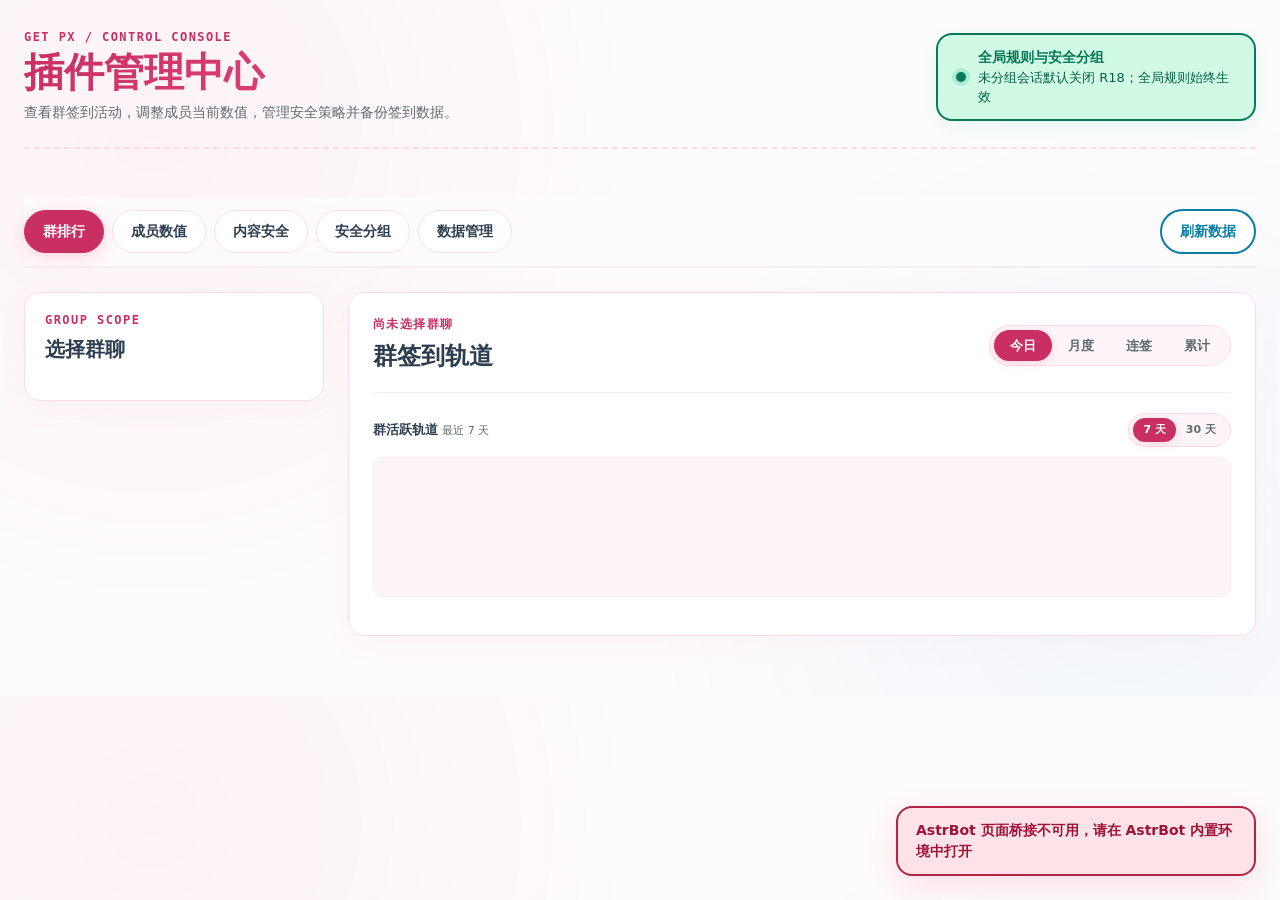
==== commit b59395d6: "整合安全分组并统一发布说明 以完整 UMO 命名分组和全局规则替代旧群聊、私聊独立策略，统一指令、模型工具、公开查询及签到缓存的规则快照。旧分组仅归档导出，不自动迁入或支持导入恢复。  接入分组 Pa" ====
--- a/pages/pluginCenter/index.html
+++ b/pages/pluginCenter/index.html
@@ -3,379 +3,288 @@
   <head>
     <meta charset="utf-8" />
     <meta name="viewport" content="width=device-width, initial-scale=1" />
-    <meta name="color-scheme" content="light dark" />
-    <meta name="theme-color" content="#ffffff" />
-    <meta name="description" content="AstrBot 插件 GetPx 管理中心：群签到排行、成员数值、内容安全、安全分组、签到备份与插件配置。" />
-    <title>GetPx 管理中心</title>
+    <meta name="color-scheme" content="light" />
+    <meta name="theme-color" content="#fdfbfc" />
+    <meta name="description" content="AstrBot 插件 GetPx 插件管理中心 - 管理群签到排行、成员数值、内容安全过滤和签到备份数据。" />
+    <title>插件管理中心</title>
     <link rel="stylesheet" href="./styles.css" />
     <link rel="stylesheet" href="./safety.css" />
-    <script>
-      // 首帧即落主题：宿主注入的 data-theme 优先，其次 URL 的 theme 参数，
-      // 独立预览回退系统偏好；不读取浏览器存储。
-      (function () {
-        var root = document.documentElement;
-        var injected = root.getAttribute("data-theme");
-        var hostKnown = injected === "dark" || injected === "light";
-        var theme = hostKnown
-          ? injected
-          : new URLSearchParams(window.location.search).get("theme");
-        var dark = theme === "dark"
-          || (theme !== "light" && !!(window.matchMedia && window.matchMedia("(prefers-color-scheme: dark)").matches));
-        root.setAttribute("data-theme", dark ? "dark" : "light");
-        // 宿主已给出主题时不再跟随系统偏好，避免后续系统切换覆盖宿主。
-        if (hostKnown) root.setAttribute("data-theme-source", "host");
-      })();
-    </script>
   </head>
   <body>
     <a class="skip-link" href="#mainContent">跳到主要内容</a>
-
-    <div class="nav-shell">
-      <header class="nav-primary">
-        <div class="brand">
-          <!-- AstrBot 双星标识，来自官方 dashboard/ChatUILogo.vue。 -->
-          <svg class="brand-mark" viewBox="0 0 24 24" aria-hidden="true" focusable="false">
-            <g transform="matrix(0.048 0 0 0.048 1.8 0.16)">
-              <g transform="translate(0.8 32.9)">
-                <path d="m246.3 328.1-17.8 41.2c-6.4 14.8-26.9 14.8-33.3 0l-17.8-41.2c-14.9-34.2-41.8-61.4-75.3-76.3l-48.8-21.6c-14.7-6.5-14.7-27.9 0-34.4l47.2-21c34.4-15.3 61.7-43.5 76.4-78.8l18-43.7c6.3-15.2 27.3-15.2 33.6 0l18 43.7c14.7 35.3 42 63.6 76.4 78.8l47.2 21c14.7 6.5 14.7 27.9 0 34.4l-48.8 21.6c-33.5 14.8-60.4 42.1-75.3 76.2z" transform="translate(0 35)" />
-                <path d="m402.2 449.3-5.3 12.2c-3.5 7.9-14.4 7.9-17.9 0l-5.3-12.2c-8.4-19.3-23.6-34.6-42.4-43l-15.4-6.9c-7.9-3.5-7.9-14.9 0-18.4l14.5-6.5c19.4-8.6 34.8-24.5 43.1-44.5l5.4-13.1c3.4-8.1 14.6-8.1 18 0l5.4 13.1c8.3 19.9 23.7 35.8 43.1 44.5l14.5 6.5c7.9 3.5 7.9 14.9 0 18.4l-15.4 6.9c-19 8.3-34.1 23.7-42.5 43z" transform="matrix(0.95 0 0 0.95 22 -278)" />
-              </g>
-            </g>
-          </svg>
-          <div class="nav-crumb">
-            <span class="org">AstrBot</span>
-            <span class="slash">/</span>
-            <span class="proj">GetPx</span>
-          </div>
-        </div>
-        <div class="nav-actions">
-          <div class="safety-summary" role="status" aria-label="内容安全摘要">
-            <span class="safety-dot" aria-hidden="true"></span>
-            <span class="safety-summary-text">
-              <strong>内容安全</strong>
-              <span id="safetyStatusSummary">全局规则生效 · 未分组默认关闭 R18</span>
-            </span>
-          </div>
-          <button id="refreshBtn" class="btn" type="button">刷新数据</button>
+    <div class="shell">
+      <header class="topbar">
+        <div>
+          <p class="kicker">GET PX / CONTROL CONSOLE</p>
+          <h1>插件管理中心</h1>
+          <p class="subtitle">查看群签到活动，调整成员当前数值，管理安全策略并备份签到数据。</p>
+        </div>
+        <div class="safety-lock" role="status" aria-label="内容安全状态">
+          <span class="pulse" aria-hidden="true"></span>
+          <span><strong>全局规则与安全分组</strong><span id="safetyStatusSummary">未分组会话默认关闭 R18；全局规则始终生效</span></span>
         </div>
       </header>
 
-      <nav class="nav-tabs" id="navTabs" role="tablist" aria-label="功能模块导航">
-        <button class="tab active" id="tab-ranking" data-view="ranking" type="button" role="tab" aria-selected="true" aria-controls="rankingView" tabindex="0">群排行</button>
-        <button class="tab" id="tab-members" data-view="members" type="button" role="tab" aria-selected="false" aria-controls="membersView" tabindex="-1">成员数值</button>
-        <button class="tab" id="tab-safety" data-view="safety" type="button" role="tab" aria-selected="false" aria-controls="safetyView" tabindex="-1">内容安全</button>
-        <button class="tab" id="tab-policies" data-view="policies" type="button" role="tab" aria-selected="false" aria-controls="policiesView" tabindex="-1">安全分组</button>
-        <button class="tab" id="tab-data" data-view="data" type="button" role="tab" aria-selected="false" aria-controls="dataView" tabindex="-1">数据管理</button>
-        <button class="tab" id="tab-settings" data-view="settings" type="button" role="tab" aria-selected="false" aria-controls="settingsView" tabindex="-1">插件配置</button>
-      </nav>
-    </div>
-
-    <main class="main" id="mainContent" tabindex="-1">
+      <section id="overview" class="status-line" aria-label="系统运行概览"></section>
+
       <section id="globalError" class="global-error" role="alert" hidden>
         <span id="globalErrorMessage">部分数据加载失败。</span>
-        <button class="btn" id="retryAllBtn" type="button">重新加载</button>
+        <button id="retryAllBtn" type="button">重新加载</button>
       </section>
 
-      <!-- 群排行 -->
-      <section id="rankingView" class="view active" role="tabpanel" aria-labelledby="tab-ranking">
-        <div class="view-head"><h2>群排行</h2></div>
-        <div class="ranking-layout">
-          <aside class="panel group-rail">
-            <div class="panel-head">
+      <nav class="workspace-nav" aria-label="功能模块导航">
+        <button class="active" data-view="ranking" type="button">群排行</button>
+        <button data-view="members" type="button">成员数值</button>
+        <button data-view="safety" type="button">内容安全</button>
+        <button data-view="policies" type="button">安全分组</button>
+        <button data-view="data" type="button">数据管理</button>
+        <button id="refreshBtn" class="refresh" type="button">刷新数据</button>
+      </nav>
+
+      <main id="mainContent" tabindex="-1">
+        <!-- 群排行模块 -->
+        <section id="rankingView" class="workspace active" aria-labelledby="rankingTitle">
+          <div class="ranking-layout">
+            <aside class="group-rail">
+              <div class="section-heading">
+                <p>GROUP SCOPE</p>
+                <h2 id="rankingTitle">选择群聊</h2>
+              </div>
+              <div id="groupList" class="group-list"></div>
+            </aside>
+
+            <div class="ranking-main">
+              <div class="ranking-toolbar">
+                <div>
+                  <p id="selectedGroupMeta" class="eyebrow">尚未选择群聊</p>
+                  <h2 id="selectedGroupName">群签到轨道</h2>
+                </div>
+                <div class="segmented" aria-label="榜单时间筛选">
+                  <button class="active" data-rank="today" type="button">今日</button>
+                  <button data-rank="month" type="button">月度</button>
+                  <button data-rank="streak" type="button">连签</button>
+                  <button data-rank="total" type="button">累计</button>
+                </div>
+              </div>
+
+              <div class="activity-head">
+                <div>
+                  <span>群活跃轨道</span>
+                  <small id="trendCaption">最近 7 天</small>
+                </div>
+                <div class="segmented compact" aria-label="趋势统计时间跨度">
+                  <button class="active" data-days="7" type="button">7 天</button>
+                  <button data-days="30" type="button">30 天</button>
+                </div>
+              </div>
+              <div id="activityTrack" class="activity-track" aria-label="签到趋势日期轨道"></div>
+              <div id="rankingContent" class="ranking-content"></div>
+            </div>
+          </div>
+        </section>
+
+        <!-- 成员数值管理模块 -->
+        <section id="membersView" class="workspace" aria-labelledby="membersTitle">
+          <div class="section-heading wide">
+            <p>MEMBER VALUES</p>
+            <h2 id="membersTitle">签到成员数值</h2>
+            <span>搜索已有签到成员并调整当前资料。历史签到记录、群排行和已生成卡片不会被改写。</span>
+          </div>
+
+          <div class="member-notice" role="note">
+            <strong>修改立即生效</strong>
+            <span>金币与签到天数不能小于 0；好感度最低为 -10；连续签到不能大于累计签到。</span>
+          </div>
+
+          <section class="panel member-panel">
+            <div class="panel-title">
               <div>
-                <h2 id="rankingTitle">选择群聊</h2>
-                <p class="panel-sub">按最近签到时间排序</p>
-              </div>
+                <p>PROFILE DIRECTORY</p>
+                <h3>成员资料</h3>
+              </div>
+              <span id="memberCount" class="count" aria-live="polite">尚未加载</span>
             </div>
-            <div id="groupList" class="group-list"></div>
-          </aside>
-
-          <div class="panel ranking-main">
-            <div class="ranking-toolbar">
+            <form id="memberSearchForm" class="member-search-form" role="search">
+              <label for="memberSearch" class="sr-only">搜索成员昵称或用户 ID</label>
+              <input id="memberSearch" name="checkin_member_search" type="search" maxlength="64" autocomplete="off" spellcheck="false" placeholder="输入昵称或用户 ID…" />
+              <button type="submit">搜索成员</button>
+              <button id="memberClearBtn" class="secondary" type="button">清除</button>
+            </form>
+            <div id="memberList" class="member-list" aria-live="polite">
+              <div class="empty">打开本模块后将加载签到成员</div>
+            </div>
+            <button id="memberLoadMore" class="member-load-more" type="button" hidden>加载更多成员</button>
+          </section>
+        </section>
+
+        <!-- 内容安全模块 -->
+        <section id="safetyView" class="workspace" aria-labelledby="safetyTitle">
+          <div class="section-heading wide">
+            <p>CONTENT GUARD</p>
+            <h2 id="safetyTitle">内容安全策略</h2>
+            <span>全局规则适用于所有会话；未分组会话默认仅普通分级，没有内置关键词。</span>
+          </div>
+
+          <div class="safety-columns">
+            <section class="panel safety-mode-panel">
+              <div class="panel-title"><h3>所有分组的匹配方式</h3></div>
+              <label for="keywordMatchMode">关键词过滤</label>
+              <select id="keywordMatchMode"><option>宽松</option><option>严格</option></select>
+              <p id="keywordModeHint" class="safety-hint"></p>
+              <p class="safety-hint">全局与分组关键词使用同一模式。不检查简介，不执行正则或通配符。</p>
+            </section>
+
+            <!-- 自定义屏蔽词 -->
+            <section class="panel">
+              <div class="panel-title">
+                <div>
+                  <p>CUSTOM TERMS</p>
+                  <h3>全局屏蔽关键词</h3>
+                </div>
+                <span id="customCount" class="count" aria-live="polite"></span>
+              </div>
+              <form id="termForm" class="inline-form">
+                <label for="termInput" class="sr-only">自定义屏蔽词</label>
+                <input id="termInput" name="custom_safety_term" maxlength="64" autocomplete="off" spellcheck="false" placeholder="例如：某些敏感词汇…" required />
+                <button type="submit">添加屏蔽词</button>
+                <p id="termError" class="form-error" aria-live="polite"></p>
+              </form>
+              <div id="customTerms" class="term-list"></div>
+            </section>
+          </div>
+
+          <!-- 作品 ID 黑名单 -->
+          <section class="panel blacklist-panel">
+            <div class="panel-title">
               <div>
-                <p id="selectedGroupMeta" class="eyebrow">尚未选择群聊</p>
-                <h2 id="selectedGroupName">签到排行</h2>
-              </div>
-              <div class="segmented" aria-label="榜单时间筛选">
-                <button class="active" data-rank="today" type="button">今日</button>
-                <button data-rank="month" type="button">月度</button>
-                <button data-rank="streak" type="button">连签</button>
-                <button data-rank="total" type="button">累计</button>
-              </div>
+                <p>ILLUSTRATION BLACKLIST</p>
+                <h3>作品 ID 黑名单</h3>
+              </div>
+              <span id="blacklistCount" class="count" aria-live="polite"></span>
             </div>
-
-            <div class="activity-head">
+            <form id="blacklistForm" class="blacklist-form">
               <div>
-                <span>签到趋势</span>
-                <small id="trendCaption">最近 7 天</small>
-              </div>
-              <div class="segmented compact" aria-label="趋势统计时间跨度">
-                <button class="active" data-days="7" type="button">7 天</button>
-                <button data-days="30" type="button">30 天</button>
-              </div>
-            </div>
-            <div id="activityTrack" class="activity-track" aria-label="每日签到人数"></div>
-            <div id="rankingContent" class="ranking-content"></div>
-          </div>
-        </div>
-      </section>
-
-      <!-- 成员数值 -->
-      <section id="membersView" class="view" role="tabpanel" aria-labelledby="tab-members">
-        <div class="view-head">
-          <div>
-            <h2 id="membersTitle">成员数值</h2>
-            <p>搜索已有签到成员并调整当前资料。历史签到记录、群排行和已生成卡片不会被改写。</p>
-          </div>
-        </div>
-
-        <p class="notice" role="note">
-          <strong>修改立即生效</strong>
-          金币与签到天数不能小于 0；好感度最低为 -10；连续签到不能大于累计签到。
-        </p>
-
-        <section class="panel member-panel">
-          <div class="panel-head">
-            <div>
-              <h3>成员资料</h3>
-              <p class="panel-sub">按昵称或用户 ID 搜索</p>
-            </div>
-            <span id="memberCount" class="count" aria-live="polite">尚未加载</span>
-          </div>
-          <form id="memberSearchForm" class="member-search-form" role="search">
-            <label for="memberSearch" class="sr-only">搜索成员昵称或用户 ID</label>
-            <input id="memberSearch" name="checkin_member_search" type="search" maxlength="64" autocomplete="off" spellcheck="false" placeholder="输入昵称或用户 ID…" />
-            <button class="btn" type="submit">搜索成员</button>
-            <button id="memberClearBtn" class="btn" type="button">清除</button>
-          </form>
-          <div id="memberList" class="member-list" aria-live="polite">
-            <div class="empty">打开本模块后将加载签到成员</div>
-          </div>
-          <button id="memberLoadMore" class="btn member-load-more" type="button" hidden>加载更多成员</button>
-        </section>
-      </section>
-
-      <!-- 内容安全 -->
-      <section id="safetyView" class="view" role="tabpanel" aria-labelledby="tab-safety">
-        <div class="view-head">
-          <div>
-            <h2 id="safetyTitle">内容安全</h2>
-            <p>全局规则适用于所有会话；未分组会话默认仅普通分级，没有内置关键词。</p>
-          </div>
-        </div>
-
-        <div class="safety-columns">
-          <section class="panel safety-mode-panel">
-            <div class="panel-head"><h3>所有分组的匹配方式</h3></div>
-            <span class="field-label" id="keywordMatchModeLabel">关键词过滤</span>
-            <div id="keywordMatchMode" class="dd-slot"></div>
-            <p id="keywordModeHint" class="hint"></p>
-            <p class="hint">全局与分组关键词使用同一模式。不检查简介，不执行正则或通配符。</p>
+                <label for="blacklistId">Pixiv 作品 ID</label>
+                <input id="blacklistId" name="pixiv_illust_id" inputmode="numeric" pattern="[0-9]+" autocomplete="off" spellcheck="false" required placeholder="例如：12345678…" />
+              </div>
+              <div>
+                <label for="blacklistReason">加入原因</label>
+                <input id="blacklistReason" name="blacklist_reason" maxlength="200" autocomplete="off" placeholder="例如：含有不适合的背景…" />
+              </div>
+              <button type="submit">加入黑名单</button>
+              <p id="blacklistError" class="form-error" aria-live="polite"></p>
+            </form>
+            <div id="blacklistContent" class="blacklist-list"></div>
           </section>
-
+        </section>
+
+        <section id="policiesView" class="workspace" aria-labelledby="policiesTitle">
+          <div class="section-heading wide"><p>SAFETY GROUPS</p><h2 id="policiesTitle">安全分组</h2><span>一个会话只属于一个分组。全局关键词与作品黑名单始终生效。</span></div>
           <section class="panel">
-            <div class="panel-head">
-              <div>
-                <h3>全局屏蔽关键词</h3>
-                <p class="panel-sub">对所有会话生效，与分组词叠加</p>
-              </div>
-              <span id="customCount" class="count" aria-live="polite"></span>
-            </div>
-            <form id="termForm" class="inline-form">
-              <label for="termInput" class="sr-only">自定义屏蔽词</label>
-              <input id="termInput" type="text" name="custom_safety_term" maxlength="64" autocomplete="off" spellcheck="false" placeholder="例如：某些敏感词汇…" required />
-              <button class="btn" type="submit">添加屏蔽词</button>
-              <p id="termError" class="form-error" aria-live="polite"></p>
+            <div class="panel-title"><h3>规则分组 <span id="policyCount" class="count">0</span></h3><button id="policyAddBtn" type="button">新建分组</button></div>
+            <label for="policySearch">搜索名称或会话</label><input id="policySearch" type="search" placeholder="分组名称或完整 UMO">
+            <div id="policyList" class="safety-group-grid" aria-live="polite"></div>
+          </section>
+          <dialog id="safetyGroupDialog" class="safety-group-dialog" aria-labelledby="safetyGroupTitle">
+            <form id="safetyGroupForm">
+              <header class="safety-group-header">
+                <h3 id="safetyGroupTitle">安全分组</h3>
+                <p>为关联会话设置分级与附加屏蔽词。</p>
+              </header>
+              <div class="safety-group-fields">
+                <div class="safety-group-field">
+                  <label for="safetyGroupName">分组名称</label>
+                  <input id="safetyGroupName" required maxlength="64" placeholder="例如：日常插画" autocomplete="off">
+                </div>
+                <div class="safety-group-field">
+                  <label for="safetyGroupSessions">关联会话 <span>每行一个完整 UMO</span></label>
+                  <textarea id="safetyGroupSessions" rows="3" placeholder="粘贴 /sid 返回的完整值" aria-describedby="safetyGroupSessionsHint" spellcheck="false"></textarea>
+                  <p id="safetyGroupSessionsHint" class="safety-hint">在目标聊天发送 /sid 获取；一个会话只能加入一个分组。</p>
+                </div>
+                <label class="safety-r18-toggle">
+                  <span><strong>允许 R18</strong><small id="safetyGroupR18Hint">默认关闭；开启后允许混合分级，不保证只返回 R18。</small></span>
+                  <input id="safetyGroupR18" type="checkbox" role="switch" aria-label="允许 R18" aria-describedby="safetyGroupR18Hint">
+                </label>
+                <div class="safety-group-field">
+                  <label for="safetyGroupTerms">附加屏蔽关键词 <span>每行一个</span></label>
+                  <textarea id="safetyGroupTerms" rows="3" placeholder="可选，留空仅使用全局关键词" aria-describedby="safetyGroupTermsHint"></textarea>
+                  <p id="safetyGroupTermsHint" class="safety-hint">与全局词叠加，使用全局匹配方式；全局作品黑名单始终生效。</p>
+                </div>
+                <p id="safetyGroupError" class="form-error" role="alert"></p>
+              </div>
+              <div class="dialog-actions"><button id="safetyGroupDelete" class="danger" type="button">删除分组</button><button id="safetyGroupCancel" type="button">关闭</button><button type="submit">保存分组</button></div>
             </form>
-            <div id="customTerms" class="term-list"></div>
-          </section>
-        </div>
-
-        <section class="panel blacklist-panel">
-          <div class="panel-head">
-            <div>
-              <h3>作品 ID 黑名单</h3>
-              <p class="panel-sub">所有会话生效；同一 PID 的分页图片也会拦截</p>
-            </div>
-            <span id="blacklistCount" class="count" aria-live="polite"></span>
-          </div>
-          <form id="blacklistForm" class="blacklist-form">
-            <div>
-              <label for="blacklistId">Pixiv 作品 ID</label>
-              <input id="blacklistId" type="text" name="pixiv_illust_id" inputmode="numeric" pattern="[0-9]+" autocomplete="off" spellcheck="false" required placeholder="例如：12345678…" />
-            </div>
-            <div>
-              <label for="blacklistReason">加入原因</label>
-              <input id="blacklistReason" type="text" name="blacklist_reason" maxlength="200" autocomplete="off" placeholder="例如：含有不适合的背景…" />
-            </div>
-            <button class="btn" type="submit">加入黑名单</button>
-            <p id="blacklistError" class="form-error" aria-live="polite"></p>
-          </form>
-          <div id="blacklistContent" class="blacklist-list"></div>
-        </section>
-      </section>
-
-      <!-- 安全分组 -->
-      <section id="policiesView" class="view" role="tabpanel" aria-labelledby="tab-policies">
-        <div class="view-head">
-          <div>
-            <h2 id="policiesTitle">安全分组</h2>
-            <p>一个会话只属于一个分组。全局关键词与作品黑名单始终生效。</p>
-          </div>
-          <button id="policyAddBtn" class="btn btn-primary" type="button">新建分组</button>
-        </div>
-        <section class="panel">
-          <div class="panel-head">
-            <p class="hint">点击分组编辑</p>
-            <span id="policyCount" class="count" aria-live="polite">0</span>
-          </div>
-          <label for="policySearch" class="sr-only">搜索分组名称或会话</label>
-          <input id="policySearch" class="search" type="search" placeholder="搜索分组名称或完整 UMO" autocomplete="off" />
-          <div id="policyList" class="safety-group-grid" aria-live="polite"></div>
-        </section>
-
-        <dialog id="safetyGroupDialog" class="safety-group-dialog" aria-labelledby="safetyGroupTitle">
-          <form id="safetyGroupForm">
-            <header class="safety-group-header">
-              <h3 id="safetyGroupTitle">安全分组</h3>
-              <p>为关联会话设置分级与附加屏蔽词。</p>
-            </header>
-            <div class="safety-group-fields">
-              <div class="safety-group-field">
-                <label for="safetyGroupName">分组名称</label>
-                <input id="safetyGroupName" type="text" name="safety_group_name" required maxlength="64" placeholder="例如：日常插画" autocomplete="off" />
-              </div>
-              <div class="safety-group-field">
-                <label for="safetyGroupSessions">关联会话 <span>每行一个完整 UMO</span></label>
-                <textarea id="safetyGroupSessions" rows="3" placeholder="粘贴 /sid 返回的完整值" aria-describedby="safetyGroupSessionsHint" spellcheck="false"></textarea>
-                <p id="safetyGroupSessionsHint" class="hint">在目标聊天发送 /sid 获取；一个会话只能加入一个分组。</p>
-              </div>
-              <label class="safety-r18-toggle">
-                <span class="safety-r18-copy">
-                  <strong>允许 R18</strong>
-                  <small id="safetyGroupR18Hint">默认关闭；开启后允许混合分级，不保证只返回 R18。</small>
-                </span>
-                <input id="safetyGroupR18" type="checkbox" role="switch" aria-label="允许 R18" aria-describedby="safetyGroupR18Hint" />
-                <span class="switch-track" aria-hidden="true"></span>
-              </label>
-              <div class="safety-group-field">
-                <label for="safetyGroupTerms">附加屏蔽关键词 <span>每行一个</span></label>
-                <textarea id="safetyGroupTerms" rows="3" placeholder="可选，留空仅使用全局关键词" aria-describedby="safetyGroupTermsHint"></textarea>
-                <p id="safetyGroupTermsHint" class="hint">与全局词叠加，使用全局匹配方式；全局作品黑名单始终生效。</p>
-              </div>
-              <p id="safetyGroupError" class="form-error" role="alert"></p>
-            </div>
-            <div class="dialog-actions">
-              <button id="safetyGroupDelete" class="btn btn-danger-quiet" type="button">删除分组</button>
-              <button class="btn" id="safetyGroupCancel" type="button">关闭</button>
-              <button class="btn btn-primary" type="submit">保存分组</button>
-            </div>
-          </form>
-        </dialog>
-      </section>
-
-      <!-- 数据管理 -->
-      <section id="dataView" class="view" role="tabpanel" aria-labelledby="tab-data">
-        <div class="view-head">
-          <div>
+          </dialog>
+        </section>
+
+        <!-- 数据管理模块 -->
+        <section id="dataView" class="workspace" aria-labelledby="dataTitle">
+          <div class="section-heading wide">
+            <p>DATA OPERATIONS</p>
             <h2 id="dataTitle">数据管理</h2>
-            <p>导出签到数据、当前安全规则及旧策略归档。导入只恢复签到，安全规则与旧策略不会恢复。</p>
-          </div>
-        </div>
-
-        <div class="data-grid">
-          <section class="panel data-action">
-            <h3>数据导出</h3>
-            <p>导出插件数据 JSON。查看旧策略请展开 legacy_safety_archives；旧策略仅供查看，不支持重新导入。包内不含 token 或代理地址。</p>
-            <button class="btn" id="exportBtn" type="button">下载备份 (.json)</button>
-            <small id="latestBackup" aria-live="polite">最近备份：尚无备份记录</small>
-          </section>
-
-          <section class="panel data-action">
-            <h3>从备份文件恢复</h3>
-            <p>导入 JSON 格式的备份。注意：这会覆盖现有的签到数据。在导入前，系统会自动创建当前数据的回滚备份。</p>
-            <label for="importFile" class="sr-only">选择备份文件</label>
-            <input id="importFile" name="checkin_backup" type="file" accept="application/json,.json" hidden />
-            <button id="selectBackupBtn" class="btn" type="button">选择备份文件</button>
-            <button id="importBtn" class="btn danger" type="button" disabled>确认恢复此备份</button>
-            <small id="importResult" aria-live="polite">尚未选择任何文件 (最大支持 5 MiB)</small>
-          </section>
-
-          <section class="panel data-action">
-            <h3>临时图片与卡片缓存</h3>
-            <p>保存当天签到卡片及背景摘要，并统计下载临时图片。下载图片通常在发送流程结束后删除；送达未知的路径图片保留 10 分钟后自动清理。手动清理会移除卡片缓存和下载残余，跳过最近 10 分钟的下载临时文件。签到记录及用户数据不受影响，卡片缓存清理后会按需重建。</p>
-            <div class="cache-stat-line">
-              <span id="cacheStorageText">正在统计缓存占用…</span>
-            </div>
-            <div class="cache-actions-row">
-              <button id="clearCacheBtn" class="btn danger" type="button">一键清理临时缓存</button>
-              <button id="refreshCacheBtn" class="btn" type="button">刷新统计</button>
-            </div>
-            <small id="cacheStorageDetail" aria-live="polite">卡片缓存：- · 临时下载：-</small>
-          </section>
-        </div>
-      </section>
-
-      <!-- 插件配置 -->
-      <section id="settingsView" class="view" role="tabpanel" aria-labelledby="tab-settings">
-        <div class="config-actionbar">
-          <div class="config-toolbar-heading">
-            <h2 id="settingsTitle">插件配置</h2>
-            <div class="config-current-group">
-              <span id="settingsGroupTitle">插件配置</span>
-              <span id="settingsGroupCount" class="hint"></span>
-            </div>
-          </div>
-          <p id="settingsStatus" class="config-bar-state" role="status" aria-live="polite">正在读取设置…</p>
-          <div class="config-bar-actions">
-            <button id="settingsDiscardBtn" class="btn" type="button">放弃更改</button>
-            <button id="settingsReloadBtn" class="btn" type="button" aria-label="重新载入设置" title="重新载入设置">
-              <svg viewBox="0 0 24 24" width="20" height="20" aria-hidden="true" focusable="false"><path d="M20 7v5h-5M4 17v-5h5M6.3 6.3a8 8 0 0 1 13 2.7M4.7 15a8 8 0 0 0 13 2.7" fill="none" stroke="currentColor" stroke-width="1.8" stroke-linecap="round" stroke-linejoin="round" /></svg>
-              <span>重新载入</span>
-            </button>
-            <button id="settingsSaveBtn" class="btn btn-primary" type="submit" form="configSettingsForm" disabled>保存设置</button>
-          </div>
-        </div>
-
-        <div class="font-status-row">
-          <span id="fontStatus" role="status" aria-live="polite">正在读取字体线路…</span>
-          <button id="fontRetryBtn" class="btn btn-sm btn-quiet" type="button" hidden>重试加载字体</button>
-        </div>
-        <form id="configSettingsForm" class="config-layout" novalidate>
-          <aside class="config-nav" aria-label="配置分组">
-            <label for="settingsSearch" class="sr-only">搜索配置项</label>
-            <input id="settingsSearch" class="search" type="search" placeholder="搜索配置项…" autocomplete="off" spellcheck="false" />
-            <div id="settingsNav" class="config-nav-list"></div>
-            <span id="settingsGroupPickerLabel" class="sr-only">配置分组</span>
-            <div id="settingsGroupSelect" class="config-mobile-select"></div>
-            <label class="config-check config-key-toggle"><input id="settingsShowKeys" type="checkbox" />显示配置键</label>
-          </aside>
-          <div class="config-main" aria-labelledby="settingsGroupTitle">
-            <div id="settingsGroups" class="config-fields"></div>
-          </div>
-        </form>
-        <details class="config-effect-note">
-          <summary>保存后何时生效？</summary>
-          <p>大多数选项在下次请求生效。Pixiv 令牌、图片反代、Lolicon 排除 AI、万象画卷联动与下载超时需重载插件后完整生效；字体线路保存后直接切换。去重天数在发图与模型取图入口同步，签到与日历需重载后保证一致。全局安全规则与安全分组仍由各自页面维护。</p>
-        </details>
-      </section>
-    </main>
-
+            <span>导出签到数据、当前安全规则及旧策略归档。导入只恢复签到，安全规则与旧策略不会恢复。</span>
+          </div>
+
+          <div class="data-grid">
+            <!-- 导出备份 -->
+            <section class="data-action export-action">
+              <span class="action-index">EXPORT</span>
+              <h3>数据导出</h3>
+              <p>导出插件数据 JSON。查看旧策略请展开 legacy_safety_archives；旧策略仅供查看，不支持重新导入。包内不含 token 或代理地址。</p>
+              <button id="exportBtn" type="button">下载备份 (.json)</button>
+              <small id="latestBackup" aria-live="polite">最近备份：尚无备份记录</small>
+            </section>
+
+            <!-- 恢复备份 -->
+            <section class="data-action import-action">
+              <span class="action-index">RESTORE</span>
+              <h3>从备份文件恢复</h3>
+              <p>导入 JSON 格式的备份。注意：这会覆盖现有的签到数据。在导入前，系统会自动创建当前数据的回滚备份。</p>
+              <label for="importFile" class="sr-only">选择备份文件</label>
+              <input id="importFile" name="checkin_backup" type="file" accept="application/json,.json" />
+              <button id="importBtn" class="danger" type="button" disabled>确认恢复此备份</button>
+              <small id="importResult" aria-live="polite">尚未选择任何文件 (最大支持 5 MiB)</small>
+            </section>
+
+            <!-- 缓存管理 -->
+            <section class="data-action cache-action">
+              <span class="action-index">STORAGE</span>
+              <h3>临时图片与卡片缓存</h3>
+              <p>保存当天签到卡片及背景摘要，并统计下载临时图片。下载图片通常在发送流程结束后删除；送达未知的路径图片保留 10 分钟后自动清理。手动清理会移除卡片缓存和下载残余，跳过最近 10 分钟的下载临时文件。签到记录及用户数据不受影响，卡片缓存清理后会按需重建。</p>
+              <div class="cache-stat-line">
+                <span id="cacheStorageText">正在统计缓存占用…</span>
+              </div>
+              <div class="cache-actions-row">
+                <button id="clearCacheBtn" class="danger" type="button">一键清理临时缓存</button>
+                <button id="refreshCacheBtn" type="button">刷新统计</button>
+              </div>
+              <small id="cacheStorageDetail" aria-live="polite">卡片缓存：- · 临时下载：-</small>
+            </section>
+          </div>
+        </section>
+      </main>
+    </div>
+
+    <!-- 全局轻量通知 -->
     <div id="toast" class="toast" role="status" aria-live="polite"></div>
 
-    <dialog id="confirmDialog" class="dialog" aria-labelledby="dialogTitle" aria-describedby="dialogMessage">
+    <!-- 全局确认对话框 -->
+    <dialog id="confirmDialog" aria-labelledby="dialogTitle" aria-describedby="dialogMessage">
       <form method="dialog">
+        <p class="kicker">CONFIRM ACTION</p>
         <h2 id="dialogTitle">确认操作</h2>
         <p id="dialogMessage"></p>
         <div class="dialog-actions">
-          <button class="btn" value="cancel" type="submit">取消</button>
-          <button id="dialogConfirm" class="btn danger" value="confirm" type="submit">确认执行</button>
+          <button value="cancel" type="submit">取消</button>
+          <button id="dialogConfirm" class="danger" value="confirm" type="submit">确认执行</button>
         </div>
       </form>
     </dialog>
 
+    <!-- 成员数值编辑对话框 -->
     <dialog id="memberDialog" class="member-dialog" aria-labelledby="memberDialogTitle">
       <form id="memberForm">
+        <p class="kicker">EDIT MEMBER PROFILE</p>
         <h2 id="memberDialogTitle">调整成员数值</h2>
         <p id="memberDialogIdentity" class="member-dialog-identity"></p>
         <input id="memberUserId" name="user_id" type="hidden" />
@@ -395,19 +304,24 @@
         </div>
         <div class="member-boost-section">
           <div class="member-boost-info">
-            <span class="field-label">好感度加持状态</span>
+            <span class="boost-label">好感度加持状态</span>
             <span id="memberBoostStatus" class="boost-badge">无加持</span>
           </div>
-          <div class="member-boost-field">
-            <span class="field-label" id="memberBoostLabel">调整加持</span>
-            <div id="memberBoostAction" class="dd-slot"></div>
-          </div>
+          <label for="memberBoostAction">调整加持
+            <select id="memberBoostAction" name="boost_action">
+              <option value="keep" selected>保持当前加持不变</option>
+              <option value="clear">清除加持（重置为无加持）</option>
+              <option value="add_1">延长 1 天双倍好感加持</option>
+              <option value="add_3">延长 3 天双倍好感加持</option>
+              <option value="add_7">延长 7 天双倍好感加持</option>
+            </select>
+          </label>
         </div>
         <p class="member-history-note">这里只修改成员当前资料，不会篡改过去的签到奖励或排行榜记录。</p>
         <p id="memberFormError" class="form-error" aria-live="polite"></p>
         <div class="dialog-actions">
-          <button class="btn" id="memberCancelBtn" type="button">取消</button>
-          <button class="btn btn-primary" id="memberSaveBtn" type="submit">保存修改</button>
+          <button id="memberCancelBtn" type="button">取消</button>
+          <button id="memberSaveBtn" type="submit">保存修改</button>
         </div>
       </form>
     </dialog>
--- a/pages/pluginCenter/styles.css
+++ b/pages/pluginCenter/styles.css
@@ -1,181 +1,50 @@
-/* ==========================================================================
-   GetPx 管理中心
-   淡紫渐变管理界面：统一控件、圆角与动效，亮色内容面承载业务信息。
-   深色跟随宿主，独立预览回退系统偏好；不读取浏览器存储。
-   颜色一律走语义 token；动效仅用于控件状态反馈，遵循 reduced-motion。
-   ========================================================================== */
-
 :root {
   color-scheme: light;
-
-  --font-system: -apple-system, BlinkMacSystemFont, "Segoe UI", "PingFang SC",
-    "Hiragino Sans GB", "Microsoft YaHei", "Noto Sans SC", sans-serif;
-  --font-sans: var(--font-system);
-  --font-code: ui-monospace, SFMono-Regular, Menlo, Consolas, "Liberation Mono", monospace;
-  --font-display: var(--font-sans);
-  --text-small: 13px;
-  --text-body: 14px;
-  --text-nav: 15px;
-  --text-section: 18px;
-  --text-title: 22px;
-  --weight-display: 600;
-  --weight-control: 500;
-  --weight-label: 600;
-
-  --bg: #fcfaff;
-  --surface: #f8f5fd;
-  --surface-hover: #f0eafb;
-  --surface-sunken: #eee4fb;
-  --surface-elevated: #ffffff;
-  --border: #e8e1f0;
-  --border-strong: #b9accd;
-  --border-focus: #8064a8;
-  --text: #3c304c;
-  --text-muted: #665c76;
-  --text-subtle: #756983;
-  --accent: #805aa6;
-  --accent-hover: #70508f;
-  --accent-end: #8863b0;
-  --wash-start: #fffafd;
-  --wash-end: #eff1ff;
-  --soft-shadow: #72559012;
-  --accent-invert: #ffffff;
-  --link: #805aa6;
-  --link-hover: #654989;
-  --safe: #0f7b4f;
-  --safe-soft: #e9f6ef;
-  --safe-border: #b9e0cb;
-  --warn: #8a4b00;
-  --warn-soft: #fdf4e5;
-  --warn-border: #efd9b4;
-  --danger: #b42318;
-  --danger-soft: #fdeceb;
-  --danger-border: #f2c4c0;
-  --danger-solid: #b42318;
-  --danger-solid-hover: #8f1c13;
-  --danger-solid-text: #ffffff;
-  --backdrop: rgba(23, 23, 23, 0.38);
-  --focus-ring: #8064a8;
-  --toggle-knob: #ffffff;
-
-  --radius: 20px;
-  --radius-sm: 16px;
-  --radius-xs: 12px;
-  --radius-pill: 999px;
-  --shadow-sm: 0 6px 30px var(--soft-shadow);
-  --shadow-md: 0 4px 14px rgba(0, 0, 0, 0.06);
-  --shadow-dialog: 0 0 0 1px var(--border), 0 16px 48px rgba(0, 0, 0, 0.12);
-  --control-height: 44px;
-  --control-compact-height: 32px;
-  --transition: 180ms cubic-bezier(.2,0,0,1);
-
-  --topbar-h: 56px;
-  --tabs-h: 42px;
-  --shell-height: 98px;
-  --config-toolbar-height: 72px;
-  --sticky-top: calc(var(--shell-height) + var(--config-toolbar-height) + 20px);
-  --page-gutter: 24px;
-}
-
-/* 深色沿用紫色强调，危险、警告与成功保留独立语义。 */
-:root[data-theme="dark"] {
-  color-scheme: dark;
-
-  --bg: #2c2736;
-  --surface: #373041;
-  --surface-hover: #50435f;
-  --surface-sunken: #58426e;
-  --surface-elevated: #373041;
-  --border: #5a4b66;
-  --border-strong: #83738f;
-  --border-focus: #dec1fb;
-  --text: #f5edfc;
-  --text-muted: #d0c4dd;
-  --text-subtle: #d2c4df;
-  --accent: #dec1fb;
-  --accent-hover: #e4cefa;
-  --accent-end: #cbbaf3;
-  --wash-start: #362b40;
-  --wash-end: #303345;
-  --soft-shadow: #140c2226;
-  --accent-invert: #2c2736;
-  --link: #d0b9ee;
-  --link-hover: #e3d2f8;
-  --safe: #4ec98a;
-  --safe-soft: #14291f;
-  --safe-border: #2f5c45;
-  --warn: #f0b45a;
-  --warn-soft: #2c2417;
-  --warn-border: #574327;
-  --danger: #ff7b72;
-  --danger-soft: #2e1a1c;
-  --danger-border: #5c2b2f;
-  --danger-solid: #b94036;
-  --danger-solid-hover: #a3332a;
-  --danger-solid-text: #ffffff;
-  --backdrop: rgba(8, 10, 14, 0.62);
-  --focus-ring: #dec1fb;
-  --toggle-knob: #f7f2fc;
-
-  --shadow-sm: 0 6px 30px var(--soft-shadow);
-  --shadow-md: 0 4px 14px rgba(0, 0, 0, 0.35);
-  --shadow-dialog: 0 0 0 1px var(--border-strong), 0 16px 48px rgba(0, 0, 0, 0.55);
-}
-
-*,
-*::before,
-*::after {
+  --bg: #fdfbfc; /* Warm light Sakura off-white */
+  --surface: #ffffff; /* Pure white card */
+  --surface-hover: #fff5f8; /* Soft pink-white hover state */
+  --surface-accent: #f0f7ff; /* Soft blue-white accent */
+  --border: #ffdce5; /* Soft pastel pink border */
+  --border-blue: #d2eaff; /* Soft pastel blue border */
+  --border-soft: #f5eef0;
+  --border-focus: #c92f62; /* Dark sakura focus with accessible contrast */
+  --text: #2c3e50; /* Charcoal text */
+  --muted: #5f6b70; /* Darker slate for readable secondary text */
+  --primary: #c92f62; /* Sakura pink primary accent */
+  --primary-hover: #a91f4e;
+  --primary-soft: #ffeef2;
+  --secondary: #087ea4; /* Accessible sky blue */
+  --secondary-soft: #e3f2fd;
+  --safe: #087a5a; /* Minty safe green */
+  --safe-soft: #d1fae5;
+  --warn: #a85a08; /* Warm amber/orange warning */
+  --warn-soft: #fff5eb;
+  --danger: #b42343; /* Strawberry red for danger */
+  --danger-soft: #ffe3e8;
+  --focus: #ff7096;
+  --radius: 16px;
+  --radius-sm: 10px;
+  --shadow: 0 8px 30px rgba(255, 112, 150, 0.05);
+  --shadow-hover: 0 12px 35px rgba(255, 112, 150, 0.12);
+  --shadow-blue: 0 8px 30px rgba(79, 195, 247, 0.06);
+  font-family: "Noto Sans SC", "Microsoft YaHei", system-ui, -apple-system, sans-serif;
+}
+
+* {
   box-sizing: border-box;
 }
 
 body {
   margin: 0;
   min-width: 320px;
-  font-family: var(--font-sans);
-  font-size: var(--text-body);
-  line-height: 1.6;
-  color: var(--text);
-  background: var(--bg) linear-gradient(135deg, var(--wash-start), var(--bg) 48%, var(--wash-end)) fixed;
-  -webkit-font-smoothing: antialiased;
-  text-rendering: optimizeLegibility;
-}
-
-h1,
-h2,
-h3,
-h4,
-p {
-  margin: 0;
-}
-
-h1, h2, h3, h4, .nav-crumb .proj, .tab, .config-nav-name {
-  font-family: var(--font-display);
-  font-weight: var(--weight-display);
-  font-synthesis: none;
-}
-
-button,
-input,
-select,
-textarea {
-  font: inherit;
-  color: inherit;
-}
-
-button {
-  cursor: pointer;
-  touch-action: manipulation;
-}
-
-html { scroll-padding-top: calc(var(--shell-height) + 16px); }
-html[data-view="settings"] {
-  scroll-padding-top: calc(var(--shell-height) + var(--config-toolbar-height) + 16px);
-}
-:where(input, textarea, button, summary) { scroll-margin-block: 12px; }
-
-:where(button, input, textarea, [tabindex]):focus-visible {
-  outline: 2px solid var(--focus-ring);
-  outline-offset: 2px;
+  background:
+    radial-gradient(circle at 12% 18%, rgba(255, 112, 150, 0.06), transparent 30rem),
+    radial-gradient(circle at 88% 82%, rgba(79, 195, 247, 0.06), transparent 30rem),
+    var(--bg);
+  color: var(--text);
+  line-height: 1.5;
+  overflow-x: hidden;
+  -webkit-tap-highlight-color: rgba(201, 47, 98, 0.14);
 }
 
 .skip-link {
@@ -183,18 +52,15 @@
   top: 10px;
   left: 10px;
   z-index: 100;
-  padding: 7px 12px;
-  border-radius: var(--radius-xs);
-  background: var(--accent);
-  color: var(--accent-invert);
-  font-size: var(--text-body);
-  transform: translateY(-160%);
-  transition: transform var(--transition), width var(--transition), height var(--transition), background-color var(--transition);
-}
-
-.skip-link:focus {
-  transform: none;
-}
+  padding: 9px 14px;
+  color: #fff;
+  background: var(--primary);
+  border-radius: var(--radius-sm);
+  transform: translateY(-150%);
+  transition: transform 0.15s ease;
+}
+
+.skip-link:focus { transform: translateY(0); }
 
 .sr-only {
   position: absolute;
@@ -208,950 +74,641 @@
   border: 0;
 }
 
-/* ==========================================================================
-   顶部导航壳
-   ========================================================================== */
-
-.nav-shell {
-  position: sticky;
-  top: 0;
-  z-index: 40;
-  background: var(--surface-elevated);
-  border-bottom: 1px solid var(--border);
-}
-
-.nav-primary {
-  max-width: 1200px;
+button, input {
+  font: inherit;
+}
+
+button {
+  color: inherit;
+  touch-action: manipulation;
+  transition: color 0.2s, background-color 0.2s, border-color 0.2s,
+    box-shadow 0.2s, transform 0.2s;
+}
+
+button:active {
+  transform: scale(0.97);
+}
+
+button:focus-visible, input:focus-visible, .track-day:focus-visible, .skip-link:focus-visible {
+  outline: 3px solid var(--border-focus);
+  outline-offset: 1px;
+}
+
+.shell {
+  width: min(1440px, 100%);
   margin: 0 auto;
-  display: flex;
-  align-items: center;
-  gap: 16px;
-  min-height: var(--topbar-h);
-  padding: 8px 24px;
-}
-
-.brand {
-  display: flex;
-  align-items: center;
-  gap: 10px;
-  min-width: 0;
-}
-
-.brand-mark {
-  display: block;
-  width: 32px;
-  height: 32px;
-  flex: none;
-  fill: var(--accent);
-}
-
-.nav-crumb {
-  display: flex;
-  align-items: center;
-  gap: 8px;
-  font-size: var(--text-body);
-  white-space: nowrap;
-}
-
-.nav-crumb .org {
-  color: var(--text-muted);
-}
-
-.nav-crumb .slash {
-  color: var(--text-subtle);
-}
-
-.nav-crumb .proj {
-  color: var(--text);
-  font-weight: var(--weight-display);
-
-  font-size: var(--text-section);
-}
-
-.nav-actions {
-  margin-left: auto;
-  display: flex;
-  align-items: center;
-  gap: 10px;
-  min-width: 0;
-}
-
-.safety-summary {
-  display: flex;
-  align-items: center;
-  gap: 8px;
-  min-width: 0;
-  padding: 4px 10px;
-  border: 1px solid var(--border);
-  border-radius: var(--radius-sm);
-  background: var(--surface);
-}
-
-.safety-dot {
-  width: 6px;
-  height: 6px;
-  flex: none;
+  padding: 30px 24px 60px;
+}
+
+.topbar {
+  display: flex;
+  justify-content: space-between;
+  gap: 24px;
+  align-items: center;
+  padding-bottom: 24px;
+  border-bottom: 2px dashed var(--border);
+}
+
+.kicker, .section-heading p, .panel-title p, .eyebrow {
+  margin: 0 0 6px;
+  color: var(--primary);
+  font: 700 12px/1.2 ui-monospace, monospace;
+  letter-spacing: .12em;
+}
+
+h1 {
+  margin: 0;
+  font-size: clamp(24px, 3.5vw, 40px);
+  font-weight: 800;
+  color: var(--text);
+  line-height: 1.1;
+  background: linear-gradient(135deg, var(--primary), #e64980);
+  -webkit-background-clip: text;
+  -webkit-text-fill-color: transparent;
+  text-wrap: balance;
+}
+
+.subtitle {
+  margin: 8px 0 0;
+  color: var(--muted);
+  font-size: 14px;
+}
+
+.safety-lock {
+  display: flex;
+  align-items: center;
+  gap: 12px;
+  max-width: 320px;
+  padding: 12px 18px;
+  border: 2px solid var(--safe);
+  background: var(--safe-soft);
+  border-radius: var(--radius);
+  color: #065f46;
+  font-size: 13px;
+  box-shadow: 0 4px 15px rgba(16, 185, 129, 0.1);
+}
+
+.safety-lock strong {
+  display: block;
+  color: #047857;
+  font-size: 14px;
+  font-weight: 700;
+}
+
+.pulse {
+  width: 10px;
+  height: 10px;
   border-radius: 50%;
   background: var(--safe);
-}
-
-.safety-summary-text {
-  display: flex;
-  align-items: baseline;
-  gap: 6px;
+  box-shadow: 0 0 0 4px rgba(16, 185, 129, 0.2);
+  flex: 0 0 auto;
+  animation: pulse-ring 2s infinite;
+}
+
+@keyframes pulse-ring {
+  0% { transform: scale(0.95); box-shadow: 0 0 0 0 rgba(16, 185, 129, 0.4); }
+  70% { transform: scale(1); box-shadow: 0 0 0 6px rgba(16, 185, 129, 0); }
+  100% { transform: scale(0.95); box-shadow: 0 0 0 0 rgba(16, 185, 129, 0); }
+}
+
+.status-line {
+  display: grid;
+  grid-template-columns: repeat(6, 1fr);
+  gap: 12px;
+  margin: 24px 0;
+}
+
+.global-error {
+  display: flex;
+  align-items: center;
+  justify-content: space-between;
+  gap: 16px;
+  margin: -8px 0 20px;
+  padding: 12px 16px;
+  color: #7f1d1d;
+  background: var(--danger-soft);
+  border: 1px solid var(--danger);
+  border-radius: var(--radius-sm);
+}
+
+.global-error[hidden] { display: none; }
+
+.global-error button {
+  flex: 0 0 auto;
+  padding: 7px 12px;
+  color: #fff;
+  background: var(--danger);
+  border: 0;
+  border-radius: 8px;
+  cursor: pointer;
+}
+
+.metric-error {
+  grid-column: 1 / -1;
+  padding: 18px;
+  color: #7f1d1d;
+  background: var(--danger-soft);
+  border: 1px dashed var(--danger);
+  border-radius: var(--radius);
+}
+
+.metric {
   min-width: 0;
-  font-size: var(--text-small);
-  color: var(--text-muted);
-}
-
-.safety-summary-text strong {
-  flex: none;
-  color: var(--text);
-  font-weight: 600;
-}
-
-#safetyStatusSummary {
+  padding: 16px;
+  background: var(--surface);
+  border: 1px solid var(--border);
+  border-radius: var(--radius);
+  box-shadow: var(--shadow);
+  transition: transform 0.2s, box-shadow 0.2s;
+}
+
+.metric:hover {
+  transform: translateY(-2px);
+  box-shadow: var(--shadow-hover);
+}
+
+.metric span {
+  display: block;
+  color: var(--muted);
+  font-size: 12px;
+  font-weight: 500;
+}
+
+.metric strong {
+  display: block;
+  margin-top: 6px;
+  font-size: 20px;
+  font-weight: 700;
+  color: var(--primary);
   overflow: hidden;
   text-overflow: ellipsis;
   white-space: nowrap;
 }
 
-.nav-tabs {
-  position: relative;
-  max-width: 1200px;
-  margin: 0 auto;
-  display: flex;
-  gap: 4px;
-  padding: 0 24px 12px;
-  overflow-x: auto;
-  scrollbar-width: none;
-}
-
-.nav-tabs::-webkit-scrollbar {
+.workspace-nav {
+  display: flex;
+  align-items: center;
+  gap: 8px;
+  padding: 12px 0;
+  border-bottom: 2px solid var(--border-soft);
+  position: sticky;
+  top: 0;
+  z-index: 5;
+  background: rgba(253, 251, 252, 0.9);
+  backdrop-filter: blur(12px);
+}
+
+.workspace-nav button {
+  border: 1px solid var(--border);
+  background: var(--surface);
+  color: var(--text);
+  padding: 10px 18px;
+  border-radius: 999px;
+  cursor: pointer;
+  font-weight: 600;
+  font-size: 14px;
+}
+
+.workspace-nav button:hover {
+  background: var(--primary-soft);
+  color: var(--primary);
+  border-color: var(--primary);
+}
+
+.workspace-nav button.active {
+  color: #ffffff;
+  background: var(--primary);
+  border-color: var(--primary);
+  box-shadow: 0 4px 15px rgba(255, 112, 150, 0.3);
+}
+
+.workspace-nav .refresh {
+  margin-left: auto;
+  border: 2px solid var(--secondary);
+  color: var(--secondary);
+  background: var(--surface);
+}
+
+.workspace-nav .refresh:hover {
+  background: var(--secondary-soft);
+  color: var(--secondary);
+}
+
+.workspace {
   display: none;
-}
-
-.tab {
-  position: relative;
-  z-index: 1;
-  padding: 9px 16px;
-  border-radius: var(--radius-pill);
+  padding-top: 24px;
+}
+
+.workspace.active {
+  display: block;
+  animation: fadeIn 0.3s ease;
+}
+
+@keyframes fadeIn {
+  from { opacity: 0; transform: translateY(6px); }
+  to { opacity: 1; transform: translateY(0); }
+}
+
+.ranking-layout {
+  display: grid;
+  grid-template-columns: 300px minmax(0, 1fr);
+  gap: 24px;
+}
+
+.group-rail {
+  background: var(--surface);
+  border: 1px solid var(--border);
+  border-radius: var(--radius);
+  padding: 20px;
+  box-shadow: var(--shadow);
+  height: fit-content;
+  min-width: 0;
+  overflow: hidden;
+}
+
+.section-heading {
+  margin-bottom: 16px;
+}
+
+.section-heading h2 {
+  margin: 0;
+  font-size: 20px;
+  font-weight: 700;
+  color: var(--text);
+}
+
+.section-heading.wide {
+  display: flex;
+  flex-direction: column;
+  gap: 8px;
+  padding-bottom: 16px;
+  border-bottom: 2px dashed var(--border);
+}
+
+.section-heading.wide span {
+  color: var(--muted);
+  font-size: 14px;
+}
+
+.group-list {
+  display: grid;
+  gap: 8px;
+  min-width: 0;
+}
+
+.group-button {
+  width: 100%;
+  text-align: left;
+  border: 1px solid var(--border-soft);
+  background: var(--surface);
+  border-radius: var(--radius-sm);
+  padding: 12px 14px;
+  cursor: pointer;
+  box-shadow: 0 2px 6px rgba(0, 0, 0, 0.01);
+  min-width: 0;
+  overflow: hidden;
+}
+
+.group-button:hover {
+  background: var(--surface-hover);
+  border-color: var(--border);
+  transform: translateX(2px);
+}
+
+.group-button.active {
+  background: var(--secondary-soft);
+  border-color: var(--secondary);
+  color: #0288d1;
+  box-shadow: var(--shadow-blue);
+}
+
+.group-button strong {
+  display: block;
+  font-size: 14px;
+  overflow: hidden;
+  white-space: nowrap;
+  text-overflow: ellipsis;
+}
+
+.group-button small {
+  display: block;
+  margin-top: 4px;
+  font-size: 11px;
+  color: var(--muted);
+  overflow: hidden;
+  white-space: nowrap;
+  text-overflow: ellipsis;
+}
+
+.ranking-main {
+  background: var(--surface);
+  border: 1px solid var(--border);
+  border-radius: var(--radius);
+  padding: 24px;
+  box-shadow: var(--shadow);
+}
+
+.ranking-toolbar {
+  display: flex;
+  justify-content: space-between;
+  gap: 20px;
+  align-items: center;
+  padding-bottom: 18px;
+  border-bottom: 1px solid var(--border-soft);
+}
+
+.ranking-toolbar h2 {
+  margin: 0;
+  font-size: 24px;
+  font-weight: 700;
+  color: var(--text);
+}
+
+.segmented {
+  display: inline-flex;
+  padding: 4px;
+  border: 1px solid var(--border);
+  border-radius: 999px;
+  background: var(--surface-hover);
+}
+
+.segmented button {
   border: 0;
   background: transparent;
-  color: var(--text-muted);
-  font-size: var(--text-nav);
+  color: var(--muted);
+  padding: 6px 16px;
+  border-radius: 999px;
+  cursor: pointer;
   white-space: nowrap;
-  transition: color var(--transition);
-  font-weight: var(--weight-control);
-  letter-spacing: .02em;
-}
-
-.tab:hover {
-  color: var(--text);
-}
-
-.tab.active {
-  color: var(--accent);
-  font-weight: var(--weight-control);
-}
-
-.tab-indicator {
-  position: absolute;
-  top: 0;
-  left: 0;
-  height: 40px;
-  border-radius: var(--radius-pill);
-  background: linear-gradient(110deg, var(--surface-sunken), var(--surface-hover));
-  transition: width 300ms cubic-bezier(.2,0,0,1), transform 300ms cubic-bezier(.2,0,0,1);
-  pointer-events: none;
-}
-
-.main {
+  font-size: 13px;
+  font-weight: 600;
+}
+
+.segmented button:hover {
+  color: var(--primary);
+}
+
+.segmented button.active {
+  color: #ffffff;
+  background: var(--primary);
+  box-shadow: 0 2px 8px rgba(255, 112, 150, 0.25);
+}
+
+.segmented.compact button {
+  padding: 4px 10px;
+  font-size: 11px;
+}
+
+.activity-head {
+  display: flex;
+  justify-content: space-between;
+  align-items: center;
+  margin-top: 20px;
+  color: var(--muted);
+  font-size: 13px;
+}
+
+.activity-head span {
+  font-weight: 700;
+  color: var(--text);
+}
+
+.activity-head small {
+  font-size: 11px;
+  color: var(--muted);
+}
+
+.activity-track {
+  display: grid;
+  grid-template-columns: repeat(7, minmax(20px, 1fr));
+  gap: 8px;
+  height: 140px;
+  align-items: end;
+  padding: 16px 8px;
+  background: var(--surface-hover);
+  border-radius: var(--radius-sm);
+  margin-top: 10px;
+  border: 1px solid var(--border-soft);
+  overflow-x: auto;
+}
+
+.activity-track.days-30 {
+  grid-template-columns: repeat(30, minmax(12px, 1fr));
+  gap: 4px;
+}
+
+.track-day {
+  min-width: 0;
+  height: 100%;
+  display: flex;
+  flex-direction: column;
+  justify-content: flex-end;
+  align-items: center;
+  gap: 6px;
+  cursor: help;
+  transition: transform 0.2s;
+  position: relative;
+}
+
+.track-day:hover {
+  transform: translateY(-2px);
+}
+
+.track-bar {
   width: 100%;
-  max-width: 1200px;
-  margin: 0 auto;
-  padding: 16px 24px 40px;
-}
-
-.view {
+  max-width: 24px;
+  min-height: 4px;
+  background: linear-gradient(to top, var(--primary-soft), var(--primary));
+  border-radius: 999px 999px 2px 2px;
+  transition: transform 0.25s ease, opacity 0.25s ease;
+}
+
+.track-day:hover .track-bar {
+  background: linear-gradient(to top, var(--secondary-soft), var(--secondary));
+}
+
+.track-day b {
+  font: 700 10px/1 ui-monospace, monospace;
+  color: var(--primary);
+}
+
+.track-day small {
+  color: var(--muted);
+  font: 10px/1 ui-monospace, monospace;
+}
+
+.days-30 .track-day b, .days-30 .track-day small {
   display: none;
 }
 
-.view.active {
-  display: block;
-}
-
-/* ==========================================================================
-   基础排版与通用组件
-   ========================================================================== */
-
-.view-head {
-  display: flex;
-  align-items: flex-end;
-  justify-content: space-between;
-  gap: 16px;
-  flex-wrap: wrap;
-  margin-bottom: 14px;
-}
-
-.view-head h2 {
-  font-size: var(--text-title);
-  font-weight: var(--weight-display);
-  letter-spacing: -0.01em;
-}
-
-.view-head p {
-  margin-top: 3px;
-  max-width: 78ch;
-  font-size: var(--text-small);
-  color: var(--text-subtle);
-
-  line-height: 1.7;
+.ranking-content {
+  padding-top: 14px;
+}
+
+.ranking-row {
+  display: grid;
+  grid-template-columns: 50px minmax(0, 1fr) 120px;
+  align-items: center;
+  min-height: 52px;
+  border-bottom: 1px solid var(--border-soft);
+  padding: 4px 8px;
+  border-radius: var(--radius-sm);
+  transition: background-color 0.2s;
+}
+
+.ranking-row:hover {
+  background: var(--surface-hover);
+}
+
+.ranking-row:first-child {
+  background: var(--primary-soft);
+  color: var(--primary);
+  font-weight: 700;
+}
+
+.rank-number {
+  font: 700 16px/1 ui-monospace, monospace;
+  color: var(--muted);
+}
+
+.ranking-row:first-child .rank-number {
+  color: var(--primary);
+}
+
+.rank-user strong {
+  display: block;
+  font-size: 14px;
+}
+
+.rank-user small {
+  display: block;
+  color: var(--muted);
+  font-size: 11px;
+  margin-top: 2px;
+}
+
+.rank-value {
+  text-align: right;
+  font: 700 14px/1 ui-monospace, monospace;
+  color: var(--text);
+}
+
+.safety-columns {
+  display: grid;
+  grid-template-columns: 1fr 1fr;
+  gap: 20px;
 }
 
 .panel {
-  min-width: 0;
-  padding: 20px;
+  background: var(--surface);
   border: 1px solid var(--border);
   border-radius: var(--radius);
-  background: var(--surface-elevated);
-  box-shadow: var(--shadow-sm);
-}
-
-.panel-head {
-  display: flex;
-  align-items: flex-start;
+  padding: 20px;
+  box-shadow: var(--shadow);
+}
+
+.panel-title {
+  display: flex;
   justify-content: space-between;
+  align-items: center;
+  margin-bottom: 12px;
+}
+
+.panel-title h3 {
+  margin: 0;
+  font-size: 18px;
+  font-weight: 700;
+}
+
+.member-notice {
+  display: flex;
   gap: 12px;
-  padding-bottom: 10px;
-  margin-bottom: 12px;
-  border-bottom: 1px solid var(--border);
-}
-
-.panel-head h2,
-.panel-head h3 {
-  font-size: var(--text-section);
-  font-weight: var(--weight-display);
-}
-
-.panel-sub {
-  margin-top: 2px;
-  font-size: var(--text-small);
-  color: var(--text-subtle);
-
-  line-height: 1.7;
-}
-
-.eyebrow {
-  font: 600 var(--text-small)/1.2 var(--font-sans);
-  letter-spacing: 0.08em;
-  text-transform: uppercase;
-  color: var(--text-subtle);
-}
-
-.hint {
-  font-size: var(--text-small);
-  color: var(--text-subtle);
-
-  line-height: 1.7;
-}
-
-.count {
-  flex: none;
-  padding: 3px 8px;
-  border: 1px solid var(--border);
-  border-radius: var(--radius-pill);
-  background: var(--surface-hover);
-  color: var(--text-muted);
-  font: 600 var(--text-small)/1 var(--font-sans);
-}
-
-.btn {
-  position: relative;
-  overflow: hidden;
-  display: inline-flex;
-  align-items: center;
-  justify-content: center;
-  gap: 6px;
-  min-height: var(--control-height);
-  padding: 8px 18px;
-  border: 1px solid var(--border);
-  border-radius: var(--radius-pill);
-  background: var(--surface-elevated);
-  color: var(--text);
-  font-size: var(--text-body);
-  font-weight: var(--weight-control);
-  transition: background-color var(--transition), border-color var(--transition),
-    color var(--transition), transform var(--transition), box-shadow var(--transition);
-}
-
-.btn:hover:not(:disabled) {
-  background: var(--surface-hover);
-  border-color: var(--border-strong);
-}
-
-.btn.btn-primary {
-  background: linear-gradient(120deg, var(--accent), var(--accent-end));
-  border-color: var(--accent);
-  color: var(--accent-invert);
-}
-.btn.btn-primary:hover:not(:disabled) {
-  background: linear-gradient(120deg, var(--accent), var(--accent-end));
-  box-shadow: 0 5px 14px var(--soft-shadow);
-  transform: translateY(-1px);
-  border-color: var(--accent-hover);
-}
-
-.btn:active:not(:disabled) { transform: scale(.96); }
-
-.btn-sm {
-  min-height: var(--control-compact-height);
-  padding: 4px 10px;
-  font-size: var(--text-body);
-}
-
-.btn-quiet {
-  border-color: transparent;
-  background: transparent;
-}
-
-.btn-danger-quiet {
-  color: var(--danger);
-}
-
-.btn-danger-quiet:hover:not(:disabled) {
-  border-color: var(--danger-border);
-  background: var(--danger-soft);
-}
-
-.btn[hidden] { display: none; }
-
-.button-ripple {
-  position: absolute;
-  border-radius: 50%;
-  background: currentColor;
-  opacity: .15;
-  transform: scale(0);
-  pointer-events: none;
-  animation: button-ripple 460ms ease-out forwards;
-}
-@keyframes button-ripple { to { transform: scale(1); opacity: 0; } }
-
-.btn:disabled {
-  opacity: 0.5;
-  cursor: not-allowed;
-}
-
-.btn.danger {
-  border-color: var(--danger-solid);
-  background: var(--danger-solid);
-  color: var(--danger-solid-text);
-}
-
-.btn.danger:hover:not(:disabled) {
-  background: var(--danger-solid-hover);
-  border-color: var(--danger-solid-hover);
-}
-
-input[type="text"],
-input[type="search"],
-input[type="password"],
-input[type="number"],
-input[type="file"],
-textarea,
-.search {
+  align-items: center;
+  margin-bottom: 18px;
+  padding: 13px 16px;
+  border: 1px solid #f5cf9b;
+  border-radius: var(--radius-sm);
+  background: var(--warn-soft);
+  color: #7c4308;
+  font-size: 13px;
+}
+
+.member-notice strong {
+  flex: 0 0 auto;
+  color: var(--warn);
+}
+
+.member-panel {
+  border-color: var(--border-blue);
+  box-shadow: var(--shadow-blue);
+}
+
+.member-search-form {
+  display: grid;
+  grid-template-columns: minmax(180px, 1fr) auto auto;
+  gap: 8px;
+  margin-bottom: 16px;
+}
+
+.member-search-form input,
+.member-value-grid input {
   width: 100%;
   min-width: 0;
-  padding: 10px 13px;
   border: 1px solid var(--border);
-  border-radius: var(--radius-xs);
+  border-radius: var(--radius-sm);
   background: var(--surface);
   color: var(--text);
-  font-size: var(--text-body);
-  min-height: var(--control-height);
-  transition: border-color var(--transition), box-shadow var(--transition);
-}
-
-input[type="text"]:focus,
-input[type="search"]:focus,
-input[type="password"]:focus,
-input[type="number"]:focus,
-textarea:focus {
+  padding: 10px 14px;
+}
+
+.member-search-form input:focus,
+.member-value-grid input:focus {
   border-color: var(--border-focus);
-  outline: none;
-  box-shadow: 0 0 0 1px var(--border-focus);
-}
-
-input::placeholder,
-textarea::placeholder {
-  color: var(--text-subtle);
-  opacity: 1;
-}
-
-input[type="checkbox"] {
-  accent-color: var(--accent);
-}
-
-textarea {
-  resize: none;
-  scrollbar-width: thin;
-  scrollbar-color: var(--border-strong) transparent;
-}
-
-.empty {
-  padding: 26px 12px;
-  color: var(--text-subtle);
-  font-size: var(--text-small);
-  text-align: center;
-}
-
-.empty.error {
-  color: var(--danger);
-}
-
-.form-error {
-  font-size: var(--text-small);
-  color: var(--danger);
-}
-
-.form-error:empty {
-  display: none;
-}
-
-.global-error {
-  display: flex;
-  align-items: center;
-  justify-content: space-between;
+  box-shadow: 0 0 0 3px var(--primary-soft);
+}
+
+.member-search-form button,
+.member-edit,
+.member-load-more {
+  border: 0;
+  border-radius: var(--radius-sm);
+  background: var(--primary);
+  color: #fff;
+  padding: 9px 15px;
+  font-weight: 700;
+  cursor: pointer;
+}
+
+.member-search-form button:hover,
+.member-edit:hover,
+.member-load-more:hover {
+  background: var(--primary-hover);
+}
+
+.member-search-form button.secondary {
+  border: 1px solid var(--border-blue);
+  background: var(--secondary-soft);
+  color: var(--secondary);
+}
+
+.member-search-form button.secondary:hover {
+  background: #d7edff;
+}
+
+.member-list {
+  display: grid;
+  gap: 9px;
+}
+
+.member-row {
+  display: grid;
+  grid-template-columns: minmax(190px, 1.35fr) repeat(4, minmax(82px, .58fr)) auto;
   gap: 12px;
-  margin-bottom: 12px;
-  padding: 9px 12px;
-  border: 1px solid var(--danger-border);
-  border-radius: var(--radius-sm);
-  background: var(--danger-soft);
-  color: var(--danger);
-  font-size: var(--text-small);
-}
-
-.global-error[hidden] {
-  display: none;
-}
-
-.global-error button {
-  flex: none;
-}
-
-.notice {
-  display: flex;
-  flex-wrap: wrap;
-  gap: 4px 10px;
-  align-items: baseline;
-  margin-bottom: 14px;
-  padding: 9px 12px;
-  border: 1px solid var(--warn-border);
-  border-radius: var(--radius-sm);
-  background: var(--warn-soft);
-  color: var(--text);
-  font-size: var(--text-small);
-}
-
-.notice strong {
-  flex: none;
-  color: var(--warn);
-  font-size: var(--text-small);
-}
-
-/* ==========================================================================
-   自绘下拉与开关
-   ========================================================================== */
-
-.dd {
-  position: relative;
-  display: inline-block;
-  min-width: 0;
-}
-
-.dd-trigger {
-  display: inline-flex;
-  align-items: center;
-  justify-content: space-between;
-  gap: 8px;
-  width: 100%;
-  min-height: var(--control-height);
-  padding: 8px 12px;
-  border: 1px solid var(--border);
-  border-radius: 14px;
-  background: var(--surface);
-  color: var(--text);
-  font-size: var(--text-body);
-  text-align: left;
-  white-space: nowrap;
-  transition: border-color var(--transition), background-color var(--transition);
-}
-
-.dd-trigger:hover:not(:disabled) {
-  border-color: var(--border-strong);
-}
-
-.dd-trigger:focus-visible {
-  border-color: var(--border-focus);
-}
-
-.dd-label {
-  overflow: hidden;
-  text-overflow: ellipsis;
-}
-
-.dd-caret {
-  width: 20px;
-  height: 20px;
-  flex: none;
-  color: var(--text-muted);
-  transition: transform var(--transition), color var(--transition);
-}
-
-.dd-trigger:hover .dd-caret { color: var(--accent); }
-
-.dd.open .dd-caret {
-  transform: rotate(180deg);
-}
-
-.dd-list {
-  position: absolute;
-  top: calc(100% + 8px);
-  left: 0;
-  z-index: 60;
-  display: flex;
-  flex-direction: column;
-  gap: 1px;
-  min-width: 100%;
-  max-width: min(340px, 100%, calc(100vw - 24px));
-  max-height: 240px;
-  overflow-y: auto;
-  padding: 4px;
-  border: 1px solid var(--border);
-  border-radius: var(--radius-sm);
-  background: var(--surface-elevated);
-  box-shadow: var(--shadow-md);
-  overscroll-behavior: contain;
-  transform-origin: top;
-  scrollbar-width: thin;
-  scrollbar-color: var(--border-strong) transparent;
-}
-
-@keyframes surface-in {
-  from { opacity: 0; transform: translateY(-3px); }
-  to { opacity: 1; transform: translateY(0); }
-}
-@keyframes busy-spin { to { transform: rotate(360deg); } }
-button[aria-busy="true"]::before {
-  content: "";
-  display: inline-block;
-  width: 13px;
-  height: 13px;
-  margin-right: 7px;
-  border: 2px solid currentColor;
-  border-right-color: transparent;
-  border-radius: 50%;
-  vertical-align: -2px;
-  animation: busy-spin 700ms linear infinite;
-}
-dialog[open] { animation: dialog-in 340ms cubic-bezier(.2,0,0,1); }
-dialog[open]::backdrop { animation: surface-in 220ms ease-out; }
-dialog.is-closing::backdrop { animation: backdrop-out 160ms ease-in forwards; }
-@keyframes dialog-in { from { opacity: 0; transform: translateY(20px) scale(.94); } to { opacity: 1; transform: none; } }
-@keyframes backdrop-out { to { background: transparent; } }
-
-/* 空间不足时向上展开，避免矮屏或弹窗内选项被裁切。 */
-.dd.dd-up .dd-list {
-  top: auto;
-  bottom: calc(100% + 8px);
-  transform-origin: bottom;
-}
-
-.dd-list[hidden] {
-  display: none;
-}
-
-.dd-option {
-  display: flex;
-  align-items: center;
-  justify-content: space-between;
-  gap: 10px;
-  min-height: 42px;
-  width: 100%;
-  padding: 8px 12px;
-  border: 0;
-  border-radius: 11px;
-  background: transparent;
-  color: var(--text);
-  font-size: var(--text-body);
-  text-align: left;
-  white-space: normal;
-  overflow-wrap: anywhere;
-}
-
-.dd-option:hover:not(:disabled) {
-  background: var(--surface-hover);
-}
-
-.dd-option[aria-selected="true"]::after { content: "✓"; color: var(--accent); flex: none; }
-
-.dd-option[aria-selected="true"] {
-  background: var(--surface-sunken);
-  color: var(--accent);
-  font-weight: var(--weight-control);
-}
-
-.dd-option:focus-visible {
-  outline: 2px solid var(--focus-ring);
-  outline-offset: -2px;
-}
-
-.dd-option:disabled {
-  opacity: 0.5;
-  cursor: not-allowed;
-}
-
-.dd.is-disabled {
-  opacity: 0.55;
-}
-
-.dd-slot {
-  min-width: 0;
-}
-
-.switch {
-  display: inline-flex;
-  align-items: center;
-  gap: 10px;
-  width: fit-content;
-  min-height: var(--control-height);
-  color: var(--text-muted);
-  font-size: var(--text-body);
-  cursor: pointer;
-  user-select: none;
-}
-
-.switch input {
-  position: absolute;
-  width: 1px;
-  height: 1px;
-  margin: 0;
-  opacity: 0;
-  pointer-events: none;
-}
-
-.switch-track {
-  position: relative;
-  width: 52px;
-  height: 32px;
-  flex: none;
-  border: 2px solid var(--text-subtle);
-  border-radius: var(--radius-pill);
-  background: var(--surface);
-  transition: background-color var(--transition);
-}
-
-.switch-track::after {
-  content: "";
-  position: absolute;
-  top: 6px;
-  left: 6px;
-  width: 16px;
-  height: 16px;
-  border-radius: 50%;
-  background: var(--text-subtle);
-  box-shadow: 0 1px 2px rgba(0, 0, 0, 0.2);
-  transition: transform var(--transition), width var(--transition), height var(--transition), background-color var(--transition);
-}
-
-input:checked + .switch-track {
-  border-color: var(--accent);
-  background: var(--accent);
-}
-
-input:checked + .switch-track::after {
-  top: 2px;
-  left: 2px;
-  width: 24px;
-  height: 24px;
-  background: var(--accent-invert);
-  transform: translateX(20px);
-}
-
-.switch:focus-within {
-  outline: 2px solid var(--focus-ring);
-  outline-offset: 2px;
-  border-radius: var(--radius-xs);
-}
-
-.switch.is-disabled {
-  opacity: 0.55;
-  cursor: not-allowed;
-}
-
-/* ==========================================================================
-   群排行
-   ========================================================================== */
-
-.ranking-layout {
-  display: grid;
-  grid-template-columns: 260px minmax(0, 1fr);
-  gap: 16px;
-  align-items: start;
-}
-
-.group-rail {
-  padding: 14px;
-}
-
-.group-list {
-  display: grid;
-  gap: 3px;
-  max-height: 560px;
-  overflow-y: auto;
-}
-
-.group-button {
-  width: 100%;
-  min-width: 0;
-  padding: 8px 10px;
-  border: 1px solid transparent;
-  border-radius: var(--radius-sm);
-  background: transparent;
-  color: var(--text);
-  text-align: left;
-}
-
-.group-button:hover {
-  background: var(--surface-hover);
-}
-
-.group-button.active {
-  background: var(--surface-hover);
-  border-color: var(--border-strong);
-}
-
-.group-button strong {
-  display: block;
-  overflow: hidden;
-  font-size: var(--text-body);
-  font-weight: 600;
-  text-overflow: ellipsis;
-  white-space: nowrap;
-}
-
-.group-button small {
-  display: block;
-  margin-top: 2px;
-  overflow: hidden;
-  color: var(--text-subtle);
-  font-size: var(--text-small);
-  text-overflow: ellipsis;
-  white-space: nowrap;
-}
-
-.ranking-toolbar {
-  display: flex;
-  flex-wrap: wrap;
-  align-items: center;
-  justify-content: space-between;
-  gap: 16px;
-  padding-bottom: 12px;
-  border-bottom: 1px solid var(--border);
-}
-
-.ranking-toolbar > div:first-child { min-width: 0; }
-
-.ranking-toolbar h2 {
-  margin-top: 4px;
-  font-size: var(--text-section);
-  font-weight: var(--weight-display);
-}
-
-.segmented {
-  display: inline-flex;
-  gap: 2px;
-  padding: 2px;
-  border: 1px solid var(--border);
-  border-radius: var(--radius-xs);
-  background: var(--surface);
-}
-
-.segmented button {
-  border: 0;
-  border-radius: 4px;
-  background: transparent;
-  color: var(--text-muted);
-  padding: 5px 12px;
-  font-size: var(--text-small);
-  white-space: nowrap;
-}
-
-.segmented button:hover {
-  color: var(--text);
-}
-
-.segmented button.active {
-  background: var(--accent);
-  color: var(--accent-invert);
-  font-weight: 600;
-}
-
-.segmented.compact button {
-  padding: 3px 9px;
-  font-size: var(--text-small);
-}
-
-.activity-head {
-  display: flex;
-  align-items: center;
-  justify-content: space-between;
-  gap: 12px;
-  margin-top: 16px;
-}
-
-.activity-head span {
-  font-size: var(--text-body);
-  font-weight: 600;
-}
-
-.activity-head small {
-  margin-left: 6px;
-  color: var(--text-subtle);
-  font-size: var(--text-small);
-}
-
-.activity-track {
-  display: grid;
-  grid-template-columns: repeat(7, minmax(0, 1fr));
-  gap: 6px;
-  align-items: end;
-  height: 120px;
-  margin-top: 8px;
-  padding: 10px 8px 6px;
-  border: 1px solid var(--border);
-  border-radius: var(--radius-sm);
-  background: var(--surface);
-  overflow-x: auto;
-}
-
-.activity-track.days-30 {
-  grid-template-columns: repeat(30, minmax(8px, 1fr));
-  gap: 3px;
-}
-
-.track-day {
-  display: flex;
-  flex-direction: column;
-  justify-content: flex-end;
-  align-items: center;
-  gap: 4px;
-  min-width: 0;
-  height: 100%;
-}
-
-.track-day b {
-  color: var(--text-muted);
-  font: 600 var(--text-small)/1 var(--font-sans);
-}
-
-.track-day small {
-  color: var(--text-subtle);
-  font: var(--text-small)/1 var(--font-sans);
-}
-
-.track-bar {
-  width: 100%;
-  max-width: 22px;
-  min-height: 2px;
-  border-radius: 2px 2px 0 0;
-  background: var(--accent);
-  opacity: 0.85;
-}
-
-.track-day:hover .track-bar {
-  opacity: 1;
-}
-
-.days-30 .track-day b,
-.days-30 .track-day small {
-  display: none;
-}
-
-.ranking-content {
-  margin-top: 8px;
-}
-
-.ranking-row {
-  display: grid;
-  grid-template-columns: 40px minmax(0, 1fr) 110px;
-  align-items: center;
-  gap: 10px;
-  min-height: 44px;
-  padding: 4px 8px;
-  border-bottom: 1px solid var(--border);
-}
-
-.ranking-row:last-child {
-  border-bottom: 0;
-}
-
-.ranking-row:first-child {
-  background: var(--surface);
-}
-
-.rank-number {
-  color: var(--text-subtle);
-  font: 600 13px/1 var(--font-sans);
-}
-
-.rank-user strong {
-  display: block;
-  overflow: hidden;
-  font-size: var(--text-body);
-  font-weight: 600;
-  text-overflow: ellipsis;
-  white-space: nowrap;
-}
-
-.rank-user small {
-  display: block;
-  color: var(--text-subtle);
-  font: var(--text-small)/1.3 var(--font-sans);
-}
-
-.rank-value {
-  text-align: right;
-  font: 600 13px/1 var(--font-sans);
-}
-
-/* ==========================================================================
-   成员数值
-   ========================================================================== */
-
-.member-search-form {
-  display: grid;
-  grid-template-columns: minmax(160px, 1fr) auto auto;
-  gap: 8px;
-  margin-bottom: 12px;
-}
-
-.member-list {
-  display: grid;
-}
-
-.member-row {
-  display: grid;
-  grid-template-columns: minmax(170px, 1.4fr) repeat(4, minmax(72px, 0.55fr)) auto;
-  gap: 10px;
-  align-items: center;
-  padding: 10px 8px;
-  border-bottom: 1px solid var(--border);
-}
-
-.member-row:last-child {
-  border-bottom: 0;
+  align-items: center;
+  padding: 13px 14px;
+  border: 1px solid var(--border-soft);
+  border-radius: var(--radius-sm);
+  background: linear-gradient(90deg, var(--surface), #fffafd);
 }
 
 .member-identity,
@@ -1169,1017 +726,670 @@
 .member-identity strong {
   overflow: hidden;
   color: var(--text);
-  font-size: var(--text-body);
   text-overflow: ellipsis;
   white-space: nowrap;
 }
 
-.member-identity small {
-  color: var(--text-subtle);
-  font-size: var(--text-small);
-}
-
+.member-identity small,
 .member-metric small {
-  color: var(--text-subtle);
-  font-size: var(--text-small);
-}
-
-.member-metric strong {
-  margin-top: 1px;
-  font: 600 13px/1.3 var(--font-sans);
+  color: var(--muted);
+  font-size: 11px;
 }
 
 .badge-boost {
   display: inline-flex;
-  margin-left: 6px;
+  align-items: center;
+  font-size: 10px;
+  font-weight: 600;
   padding: 1px 6px;
   border-radius: 4px;
-  background: var(--surface-hover);
-  color: var(--text-subtle);
-  font-size: var(--text-small);
-  font-weight: 600;
+  color: var(--muted);
+  background: #f1f3f5;
+  margin-left: 6px;
   vertical-align: middle;
 }
 
 .badge-boost.active {
-  border: 1px solid var(--safe-border);
-  background: var(--safe-soft);
-  color: var(--safe);
+  color: #c92f62;
+  background: var(--primary-soft);
+  border: 1px solid rgba(201, 47, 98, 0.2);
 }
 
 .badge-boost.pending {
-  border: 1px solid var(--warn-border);
+  color: #a85a08;
   background: var(--warn-soft);
-  color: var(--warn);
+  border: 1px solid rgba(168, 90, 8, 0.2);
+}
+
+.member-metric strong {
+  margin-top: 2px;
+  font: 700 15px/1.2 ui-monospace, monospace;
 }
 
 .member-load-more {
   display: block;
-  margin: 12px auto 0;
+  margin: 16px auto 0;
+  background: var(--secondary);
 }
 
 .member-load-more[hidden] {
   display: none;
 }
 
-/* ==========================================================================
-   内容安全
-   ========================================================================== */
-
-.safety-columns {
-  display: grid;
-  grid-template-columns: repeat(2, minmax(0, 1fr));
+.member-load-more:hover {
+  background: #066b8d;
+}
+
+.count {
+  color: var(--primary);
+  font: 700 12px/1 ui-monospace, monospace;
+  background: var(--primary-soft);
+  padding: 3px 8px;
+  border-radius: 999px;
+}
+
+.search, .inline-form input, .blacklist-form input {
+  width: 100%;
+  min-width: 0;
+  border: 1px solid var(--border);
+  border-radius: var(--radius-sm);
+  background: var(--surface);
+  color: var(--text);
+  padding: 10px 14px;
+  transition: border-color 0.2s, box-shadow 0.2s;
+}
+
+.search:focus, .inline-form input:focus, .blacklist-form input:focus {
+  border-color: var(--border-focus);
+  box-shadow: 0 0 0 3px var(--primary-soft);
+}
+
+.term-cloud {
+  display: flex;
+  flex-wrap: wrap;
+  gap: 6px;
+  max-height: 250px;
+  overflow-y: auto;
+  margin-top: 12px;
+  padding: 4px;
+}
+
+.term-cloud span {
+  padding: 4px 10px;
+  border: 1px solid var(--border-blue);
+  border-radius: 999px;
+  color: var(--text);
+  background: var(--secondary-soft);
+  font-size: 12px;
+  font-weight: 500;
+}
+
+.term-cloud.readonly span::before {
+  content: "✦ ";
+  color: var(--secondary);
+}
+
+.inline-form {
+  display: grid;
+  grid-template-columns: 1fr auto;
+  gap: 8px;
+}
+
+.form-error {
+  grid-column: 1 / -1;
+  min-height: 18px;
+  margin: 0;
+  color: var(--danger);
+  font-size: 12px;
+}
+
+.form-error:empty { min-height: 0; }
+
+.inline-form button, .blacklist-form button, .data-action button {
+  border: 0;
+  border-radius: var(--radius-sm);
+  background: var(--primary);
+  color: #ffffff;
+  padding: 10px 16px;
+  font-weight: 700;
+  cursor: pointer;
+  box-shadow: 0 4px 10px rgba(255, 112, 150, 0.2);
+}
+
+.inline-form button:hover, .blacklist-form button:hover, .data-action button:hover {
+  background: var(--primary-hover);
+  box-shadow: 0 4px 12px rgba(255, 112, 150, 0.3);
+}
+
+.term-list {
+  margin-top: 12px;
+  display: grid;
+  gap: 6px;
+}
+
+.term-item {
+  display: flex;
+  justify-content: space-between;
+  align-items: center;
+  padding: 8px 12px;
+  background: var(--surface-hover);
+  border-radius: var(--radius-sm);
+  border: 1px solid var(--border-soft);
+}
+
+.term-item span {
+  font-size: 13px;
+  font-weight: 600;
+}
+
+.term-item small {
+  color: var(--muted);
+  font-size: 11px;
+}
+
+.term-item button, .blacklist-item button {
+  border: 0;
+  background: transparent;
+  color: var(--danger);
+  cursor: pointer;
+  font-size: 12px;
+  font-weight: 700;
+  padding: 4px 8px;
+  border-radius: 4px;
+}
+
+.term-item button:hover, .blacklist-item button:hover {
+  background: var(--danger-soft);
+}
+
+.blacklist-panel {
+  margin-top: 24px;
+}
+
+.blacklist-form {
+  display: grid;
+  grid-template-columns: 1fr 2fr auto;
+  gap: 12px;
+  align-items: end;
+  padding: 16px;
+  border: 1px solid var(--border);
+  border-radius: var(--radius);
+  background: var(--surface-hover);
+}
+
+.blacklist-form label {
+  color: var(--text);
+  font-size: 12px;
+  font-weight: 700;
+}
+
+.blacklist-form input {
+  display: block;
+  margin-top: 4px;
+}
+
+.blacklist-list {
+  margin-top: 16px;
+}
+
+.blacklist-item {
+  display: flex;
   gap: 16px;
-}
-
-.field-label {
-  display: block;
-  color: var(--text-muted);
-  font-size: var(--text-body);
-  font-weight: var(--weight-label);
-}
-
-.safety-mode-panel .dd-slot {
-  margin-top: 6px;
-}
-
-.safety-mode-panel .dd {
-  width: 100%;
-}
-
-.safety-mode-panel .hint {
-  margin-top: 8px;
-}
-
-.inline-form {
-  display: grid;
-  grid-template-columns: minmax(0, 1fr) auto;
-  gap: 8px;
-}
-
-.inline-form .form-error {
-  grid-column: 1 / -1;
-}
-
-.term-list {
-  display: grid;
-  gap: 4px;
-  max-height: 260px;
-  margin-top: 10px;
-  overflow-y: auto;
-}
-
-.term-item {
-  display: flex;
-  align-items: center;
-  justify-content: space-between;
-  gap: 10px;
-  padding: 10px 13px;
-  border: 1px solid var(--border);
-  border-radius: var(--radius-xs);
+  align-items: center;
+  padding: 12px 16px;
+  border: 1px solid var(--border-soft);
+  border-radius: var(--radius);
   background: var(--surface);
-}
-
-.term-item strong {
-  font-size: var(--text-body);
-  font-weight: 600;
-}
-
-.blacklist-panel {
-  margin-top: 16px;
-}
-
-.blacklist-form {
-  display: grid;
-  grid-template-columns: minmax(0, 1fr) minmax(0, 1.6fr) auto;
-  gap: 10px;
-  align-items: end;
-  padding: 12px;
-  border: 1px solid var(--border);
-  border-radius: var(--radius-sm);
-  background: var(--surface);
-}
-
-.blacklist-form label {
-  display: block;
-  margin-bottom: 4px;
-  color: var(--text-muted);
-  font-size: var(--text-small);
-  font-weight: 600;
-}
-
-.blacklist-form .form-error {
-  grid-column: 1 / -1;
-}
-
-.blacklist-list {
-  margin-top: 12px;
-}
-
-.blacklist-item {
-  display: flex;
-  align-items: center;
-  gap: 12px;
-  padding: 9px 10px;
-  border-bottom: 1px solid var(--border);
-}
-
-.blacklist-item:last-child {
-  border-bottom: 0;
+  margin-bottom: 10px;
+  transition: transform 0.2s, box-shadow 0.2s;
+  box-shadow: 0 2px 8px rgba(0, 0, 0, 0.01);
+}
+
+.blacklist-item:hover {
+  transform: translateY(-2px);
+  box-shadow: var(--shadow-hover);
+  border-color: var(--border);
 }
 
 .blacklist-thumb {
-  width: 40px;
-  height: 40px;
-  flex: none;
+  width: 50px;
+  height: 50px;
+  border-radius: 6px;
   overflow: hidden;
-  border: 1px solid var(--border);
-  border-radius: 4px;
   background: var(--surface-hover);
+  border: 1px solid var(--border-soft);
+  flex-shrink: 0;
+  display: flex;
+  align-items: center;
+  justify-content: center;
 }
 
 .blacklist-thumb img {
-  display: block;
   width: 100%;
   height: 100%;
   object-fit: cover;
 }
 
 .blacklist-id {
-  color: var(--link);
-  font: 600 var(--text-small)/1 var(--font-sans);
+  color: var(--secondary);
+  font: 700 13px/1 ui-monospace, monospace;
 }
 
 .blacklist-copy {
-  flex: 1;
+  flex-grow: 1;
   min-width: 0;
 }
 
 .blacklist-copy strong {
   display: block;
+  font-size: 14px;
   overflow: hidden;
-  font-size: var(--text-body);
   text-overflow: ellipsis;
   white-space: nowrap;
 }
 
 .blacklist-copy small {
   display: block;
+  color: var(--muted);
+  font-size: 11px;
+  margin-top: 2px;
   overflow: hidden;
-  color: var(--text-subtle);
-  font-size: var(--text-small);
   text-overflow: ellipsis;
   white-space: nowrap;
 }
 
 .blacklist-meta {
-  flex: none;
-  color: var(--text-subtle);
-  font-size: var(--text-small);
-}
-
-/* ==========================================================================
-   数据管理
-   ========================================================================== */
+  color: var(--muted);
+  font-size: 11px;
+  flex-shrink: 0;
+}
 
 .data-grid {
-  overflow: hidden;
+  display: grid;
+  grid-template-columns: repeat(auto-fit, minmax(280px, 1fr));
+  gap: 20px;
+  margin-top: 20px;
+}
+
+.data-action {
+  min-height: 240px;
+  display: flex;
+  flex-direction: column;
+  align-items: flex-start;
+  padding: 24px;
   border: 1px solid var(--border);
   border-radius: var(--radius);
-  background: var(--surface-elevated);
-}
-
-.data-action.panel {
-  display: grid;
-  grid-template-columns: 200px minmax(0, 1fr);
-  align-items: start;
-  gap: 10px 24px;
-  padding: 24px;
+  background: var(--surface);
+  box-shadow: var(--shadow);
+}
+
+.data-action h3 {
+  margin: 12px 0 8px;
+  font-size: 20px;
+  font-weight: 700;
+}
+
+.data-action p {
+  color: var(--muted);
+  font-size: 13px;
+  margin: 0 0 16px;
+}
+
+.cache-stat-line {
+  margin: 4px 0 16px;
+  font-size: 14px;
+}
+
+.cache-stat-line strong {
+  font-size: 26px;
+  font-weight: 700;
+  color: var(--primary);
+  font-family: ui-monospace, monospace;
+}
+
+.cache-actions-row {
+  display: flex;
+  gap: 10px;
+  align-items: center;
+  flex-wrap: wrap;
+}
+
+.data-action small {
+  color: var(--muted);
+  font-size: 11px;
+  margin-top: 12px;
+}
+
+.action-index {
+  color: var(--primary);
+  font: 700 11px/1 ui-monospace, monospace;
+  letter-spacing: .12em;
+  background: var(--primary-soft);
+  padding: 2px 8px;
+  border-radius: 999px;
+}
+
+.data-action input[type="file"] {
+  width: 100%;
+  max-width: 100%;
+  margin: 4px 0 12px;
+  padding: 7px;
+  border: 1px dashed var(--border);
+  border-radius: var(--radius-sm);
+  background: var(--surface-hover);
+  color: var(--muted);
+  font-size: 13px;
+  cursor: pointer;
+}
+
+.data-action input[type="file"]::file-selector-button {
+  margin-right: 12px;
+  padding: 9px 15px;
   border: 0;
-  border-bottom: 1px solid var(--border);
-  border-radius: 0;
-  background: transparent;
-}
-
-.data-action:last-child { border-bottom: 0; }
-.data-action > * { grid-column: 2; min-width: 0; }
-.data-action > h3 { grid-column: 1; grid-row: 1 / span 5; }
-.data-action > .btn { justify-self: start; }
-
-.data-action h3 {
-  font-size: var(--text-section);
-  font-weight: var(--weight-display);
-}
-
-.data-action p {
-  color: var(--text-subtle);
-  font-size: var(--text-small);
-
-  line-height: 1.7;
-}
-
-.data-action small {
-  color: var(--text-subtle);
-  font-size: var(--text-small);
-}
-
-.cache-stat-line {
-  font-size: var(--text-body);
-}
-
-.cache-stat-line strong {
-  font: 700 22px/1.1 var(--font-sans);
-}
-
-.cache-actions-row {
-  display: flex;
-  flex-wrap: wrap;
-  gap: 8px;
-}
-
-.data-action input[type="file"] {
-  padding: 5px;
-  background: var(--surface);
-  color: var(--text-muted);
-  font-size: var(--text-small);
-}
-
-input[type="file"]::file-selector-button {
-  min-height: var(--control-compact-height);
-  margin-right: 10px;
-  padding: 4px 10px;
-  border: 1px solid var(--border);
-  border-radius: var(--radius-xs);
-  background: var(--surface-elevated);
-  color: var(--text);
-  font: inherit;
+  border-radius: 8px;
+  background: var(--primary);
+  color: #fff;
+  font: 700 13px/1.2 "Noto Sans SC", "Microsoft YaHei", sans-serif;
   cursor: pointer;
-}
-
-/* ==========================================================================
-   插件配置
-   ========================================================================== */
-
-.config-actionbar {
-  position: sticky;
-  top: var(--shell-height);
-  z-index: 30;
-  display: flex;
-  align-items: center;
-  justify-content: space-between;
-  gap: 16px;
-  margin: -16px calc(-1 * var(--page-gutter)) 24px;
-  padding: 16px var(--page-gutter);
-  border-bottom: 1px solid var(--border);
-  background: var(--surface-elevated);
-}
-
-.config-toolbar-heading {
-  display: flex;
-  align-items: baseline;
-  flex-wrap: wrap;
-  gap: 8px 16px;
-  min-width: 0;
-}
-
-.config-toolbar-heading h2 {
-  font-size: var(--text-title);
-  font-weight: var(--weight-display);
-  white-space: nowrap;
-}
-
-.config-current-group {
-  display: flex;
-  align-items: baseline;
-  flex-wrap: wrap;
-  gap: 8px;
-  color: var(--text-muted);
-  font-size: var(--text-body);
-}
-
-.config-current-group .hint { font-size: var(--text-small); }
-
-.config-bar-actions svg { display: none; }
-
-.font-status-row {
-  display: flex;
-  align-items: center;
-  flex-wrap: wrap;
-  gap: 8px;
-  margin: -6px 0 18px;
-  color: var(--text-subtle);
-  font-size: var(--text-small);
-}
-.font-status-row [data-state="error"] { color: var(--warn); }
-.rank-value, .member-metric strong, .number-control input, .count, .cache-stat-line strong {
-  font-variant-numeric: tabular-nums;
-}
-
-.config-effect-note {
-  margin: 18px 0 0 auto;
-  width: calc(100% - 256px);
-  color: var(--text-subtle);
-  font-size: var(--text-small);
-  line-height: 1.8;
-}
-
-.config-effect-note summary {
-  width: fit-content;
-  cursor: pointer;
-  color: var(--text-muted);
-}
-
-.config-effect-note p { margin-top: 8px; }
-
-.config-bar-state {
-  min-width: 0;
-  margin-left: auto;
-  color: var(--text-muted);
-  font-size: var(--text-small);
-  max-width: 34ch;
-}
-
-.config-bar-state[data-state="dirty"] {
-  color: var(--warn);
+  transition: background-color .2s, box-shadow .2s;
+}
+
+.data-action input[type="file"]:hover::file-selector-button {
+  background: var(--primary-hover);
+  box-shadow: 0 4px 10px rgba(201, 47, 98, .18);
+}
+
+.data-action input[type="file"]:focus-visible {
+  border-style: solid;
+  border-color: var(--border-focus);
+  outline: 3px solid var(--primary-soft);
+  outline-offset: 1px;
+}
+
+button.danger, .danger {
+  background: var(--danger) !important;
+  color: #ffffff !important;
+  box-shadow: 0 4px 10px rgba(255, 77, 109, 0.2) !important;
+}
+
+button.danger:hover, .danger:hover {
+  background: #ff2a51 !important;
+}
+
+button:disabled {
+  opacity: .5;
+  cursor: not-allowed;
+  box-shadow: none !important;
+}
+
+.empty {
+  padding: 36px 16px;
+  color: var(--muted);
+  text-align: center;
+  border: 2px dashed var(--border);
+  border-radius: var(--radius-sm);
+  background: var(--surface-hover);
+  font-size: 13px;
+}
+
+.error {
+  color: var(--danger);
+  border-color: var(--danger);
+  background: var(--danger-soft);
+}
+
+.toast {
+  position: fixed;
+  right: 24px;
+  bottom: 24px;
+  z-index: 20;
+  max-width: 360px;
+  padding: 12px 18px;
+  border: 2px solid var(--safe);
+  border-radius: var(--radius);
+  background: var(--safe-soft);
+  color: #065f46;
+  font-size: 14px;
   font-weight: 600;
-}
-
-.config-bar-state[data-state="error"] {
-  color: var(--danger);
-  font-weight: 600;
-}
-
-.config-bar-state[data-state="saved"] {
-  color: var(--safe);
-  font-weight: 600;
-}
-
-.config-bar-actions {
-  display: flex;
-  flex: none;
-  gap: 8px;
-}
-
-.config-layout {
-  display: grid;
-  grid-template-columns: 228px minmax(0, 1fr);
-  gap: 28px;
-  align-items: start;
-}
-
-.config-nav {
-  position: sticky;
-  top: var(--sticky-top);
-  display: flex;
-  flex-direction: column;
-  gap: 14px;
-  min-width: 0;
-}
-
-.config-nav .search {
-  width: 100%;
-}
-
-.config-nav-list {
-  display: flex;
-  flex-direction: column;
-  gap: 2px;
-}
-
-.config-nav-item {
-  display: flex;
-  align-items: center;
-  justify-content: space-between;
-  gap: 8px;
-  padding: 10px 12px;
-  border: 1px solid transparent;
-  border-radius: var(--radius-sm);
-  background: transparent;
-  color: var(--text-muted);
-  font-size: var(--text-body);
-  text-align: left;
-  transition: background-color var(--transition), color var(--transition);
-}
-
-.config-nav-item:hover {
-  background: var(--surface-hover);
-  color: var(--text);
-}
-
-.config-nav-item.active {
-  background: linear-gradient(100deg, var(--surface-sunken), var(--surface-hover));
-  color: var(--accent);
-  font-weight: 600;
-}
-
-/* 搜索无命中用语义弱化色，不靠整块透明度降低对比度。 */
-.config-nav-item.no-hit {
-  color: var(--text-subtle);
-}
-
-.config-nav-name { font-size: var(--text-nav); font-weight: var(--weight-control); }
-
-.config-nav-badge {
-  color: var(--text-subtle);
-  font: 500 var(--text-small)/1 var(--font-sans);
-  white-space: nowrap;
-}
-
-.config-nav-badge[data-state="dirty"] {
-  color: var(--warn);
-  font-weight: 700;
-}
-
-.config-mobile-select {
-  display: none;
-}
-
-.config-main {
-  min-width: 0;
-  padding: 0 20px;
+  box-shadow: 0 10px 30px rgba(16, 185, 129, 0.15);
+  opacity: 0;
+  pointer-events: none;
+  transform: translateY(10px);
+  transition: opacity 0.2s cubic-bezier(0.4, 0, 0.2, 1),
+    transform 0.2s cubic-bezier(0.4, 0, 0.2, 1);
+}
+
+.toast.show {
+  opacity: 1;
+  transform: translateY(0);
+}
+
+.toast.error {
+  border-color: var(--danger);
+  background: var(--danger-soft);
+  color: #9f1239;
+  box-shadow: 0 10px 30px rgba(255, 77, 109, 0.15);
+}
+
+dialog {
+  width: min(420px, calc(100% - 32px));
   border: 1px solid var(--border);
   border-radius: var(--radius);
-  background: var(--surface-elevated);
-}
-
-.config-fields {
+  background: var(--surface);
+  color: var(--text);
+  padding: 0;
+  box-shadow: 0 20px 50px rgba(255, 112, 150, 0.15);
+  overscroll-behavior: contain;
+}
+
+dialog::backdrop {
+  background: rgba(255, 230, 235, 0.4);
+  backdrop-filter: blur(4px);
+}
+
+dialog form {
+  padding: 24px;
+}
+
+dialog h2 {
+  margin: 4px 0 8px;
+  font-size: 20px;
+  font-weight: 800;
+  color: var(--text);
+}
+
+dialog p:not(.kicker) {
+  color: var(--muted);
+  font-size: 13px;
+  margin: 0;
+}
+
+.member-dialog {
+  width: min(620px, calc(100% - 32px));
+}
+
+.member-dialog-identity {
+  padding-bottom: 14px;
+  border-bottom: 1px dashed var(--border);
+}
+
+.member-value-grid {
+  display: grid;
+  grid-template-columns: 1fr 1fr;
+  gap: 14px;
+  margin-top: 18px;
+}
+
+.member-value-grid label {
+  color: var(--text);
+  font-size: 12px;
+  font-weight: 700;
+}
+
+.member-value-grid input {
+  display: block;
+  margin-top: 5px;
+}
+
+.member-boost-section {
+  display: grid;
+  grid-template-columns: 1fr 1.2fr;
+  gap: 16px;
+  align-items: center;
+  background: var(--surface-hover);
+  border: 1px solid var(--border-soft);
+  border-radius: var(--radius-sm);
+  padding: 12px 14px;
+  margin-top: 14px;
+}
+
+.member-boost-info {
   display: flex;
   flex-direction: column;
-}
-
-.config-item {
-  display: grid;
-  grid-template-columns: minmax(180px, 0.9fr) minmax(200px, 1.1fr);
-  align-items: start;
-  gap: 8px 28px;
-  padding: 18px 0;
-  border-bottom: 1px solid var(--border);
-  min-width: 0;
-}
-
-.config-item:last-child { border-bottom: 0; }
-.config-item-meta,
-.config-item-control {
-  display: flex;
-  flex-direction: column;
-  align-items: flex-start;
-  gap: 8px;
-  min-width: 0;
-}
-.config-item-control .dd { width: 100%; }
-.config-item-control .config-secret-state { order: -1; }
-.config-item-control > .config-error { order: 4; }
-.config-item-control > .config-warning { order: 5; }
-.config-item-delegated .config-item-control { align-items: flex-end; }
-.config-item-long { grid-template-columns: 1fr; }
-.config-item-long .config-item-head { flex-direction: row; align-items: baseline; }
-
-.config-item-head {
-  display: flex;
-  align-items: flex-start;
-  flex-direction: column;
-  gap: 6px;
-  min-width: 0;
-}
-
-.config-item-label {
-  font-size: var(--text-body);
-  line-height: 1.5;
-  font-weight: var(--weight-label);
-}
-
-#settingsView:not(:has(#settingsShowKeys:checked)) .config-item-key { display: none; }
-
-.config-key-toggle { color: var(--text-subtle); font-size: var(--text-small); }
-
-.config-item-key {
-  color: var(--text-subtle);
-  font: var(--text-small)/1.5 var(--font-code);
-  overflow-wrap: anywhere;
-}
-
-.config-hint {
-  color: var(--text-subtle);
-  font-size: var(--text-small);
-  line-height: 1.7;
-}
-
-.config-warning {
-  color: var(--warn);
-  font-size: var(--text-small);
-}
-
-.config-error {
-  color: var(--danger);
-  font-size: var(--text-small);
-}
-
-.config-error:empty {
-  display: none;
-}
-
-.config-readonly {
-  color: var(--text-muted);
-  font: var(--text-small)/1.5 var(--font-sans);
-  overflow-wrap: anywhere;
-}
-
-.config-secret-state {
-  color: var(--text-subtle);
-  font-size: var(--text-small);
-}
-
-.config-input {
+  gap: 4px;
+}
+
+.boost-label {
+  font-size: 11px;
+  font-weight: 700;
+  color: var(--muted);
+}
+
+.boost-badge {
+  display: inline-flex;
+  align-items: center;
+  font-size: 12px;
+  font-weight: 600;
+  color: var(--muted);
+  padding: 2px 8px;
+  border-radius: 6px;
+  background: rgba(0, 0, 0, 0.04);
+  width: fit-content;
+}
+
+.boost-badge.active {
+  color: #c92f62;
+  background: var(--primary-soft);
+  border: 1px solid rgba(201, 47, 98, 0.2);
+}
+
+.member-boost-section label {
+  color: var(--text);
+  font-size: 12px;
+  font-weight: 700;
+}
+
+.member-boost-section select {
+  display: block;
   width: 100%;
-}
-
-.config-item .dd { width: 100%; }
-.config-item textarea { min-height: 104px; }
-
-.config-item:has(.dd-list:not([hidden])) { position: relative; z-index: 5; }
-.member-boost-section:has(.dd-list:not([hidden])) { position: relative; z-index: 5; }
-
-input[type="number"] { appearance: textfield; -moz-appearance: textfield; }
-input::-webkit-inner-spin-button, input::-webkit-outer-spin-button { -webkit-appearance: none; margin: 0; }
-.number-control { display: flex; align-items: center; gap: 4px; width: 164px; max-width: 100%; padding: 4px; border: 1px solid var(--border); border-radius: 16px; background: var(--surface); }
-.number-control input { flex: 1; width: 40px; min-width: 0; min-height: 36px; padding: 6px 0; border: 0; background: transparent; text-align: center; border-radius: 8px; font-family: var(--font-sans); }
-.number-control:has(input.is-invalid) { border-color: var(--danger); }
-.number-step { position: relative; overflow: hidden; flex: none; display: grid; place-content: center; width: 36px; height: 36px; padding: 0; border: 0; border-radius: 11px; background: var(--surface-elevated); color: var(--accent); font-size: var(--text-title); box-shadow: 0 2px 5px var(--soft-shadow); transition: background-color var(--transition), transform var(--transition); }
-.number-step:hover:not(:disabled) { background: var(--surface-sunken); }
-.number-step:active:not(:disabled) { transform: scale(.88); }
-.number-step:disabled { opacity: .35; cursor: not-allowed; }
-
-.config-options {
-  display: flex;
-  flex-wrap: wrap;
-  gap: 6px 12px;
-}
-
-.config-check {
-  display: inline-flex;
-  align-items: center;
-  gap: 8px;
-  min-height: 30px;
-  color: var(--text);
-  font-size: var(--text-body);
-  cursor: pointer;
-}
-
-.config-check input[type="checkbox"] {
-  appearance: none;
-  display: grid;
-  place-content: center;
-  width: 16px;
-  height: 16px;
-  flex: none;
-  margin: 0;
-  border: 1px solid var(--border-strong);
-  border-radius: 4px;
-  background: var(--surface-elevated);
-  transition: border-color var(--transition), background-color var(--transition);
-}
-
-.config-check input:checked {
-  background: var(--accent);
-  border-color: var(--accent);
-}
-.config-check input:checked::after {
-  content: "";
-  width: 8px;
-  height: 5px;
-  border-left: 2px solid var(--accent-invert);
-  border-bottom: 2px solid var(--accent-invert);
-  transform: translateY(-1px) rotate(-45deg);
-}
-
-.is-invalid {
-  border-color: var(--danger);
-}
-
-/* ==========================================================================
-   对话框与提示
-   ========================================================================== */
-
-dialog {
-  max-height: calc(100dvh - 32px);
-  overflow-y: auto;
-  scrollbar-width: thin;
-  scrollbar-color: var(--border-strong) transparent;
+  margin-top: 5px;
+  padding: 8px 10px;
   border: 1px solid var(--border);
-  border-radius: 28px;
-  background: var(--surface-elevated);
-  color: var(--text);
-  padding: 0;
-  box-shadow: var(--shadow-dialog);
-}
-
-dialog::backdrop {
-  background: var(--backdrop);
-}
-
-.dialog {
-  width: min(440px, calc(100% - 32px));
-}
-
-.dialog form,
-.member-dialog form {
-  padding: 24px;
-}
-
-dialog h2 {
-  margin-top: 0;
-  font-size: var(--text-section);
-  font-weight: var(--weight-display);
-}
-
-dialog p:not(.eyebrow):not(.member-history-note) {
-  color: var(--text-muted);
-  font-size: var(--text-body);
+  border-radius: var(--radius-sm);
+  background: var(--surface);
+  color: var(--text);
+  font-size: 13px;
+  outline: none;
+}
+
+.member-boost-section select:focus {
+  border-color: var(--border-focus);
+}
+
+dialog p.member-history-note {
+  margin-top: 14px;
+  padding: 10px 12px;
+  border-radius: var(--radius-sm);
+  background: var(--warn-soft);
+  color: #7c4308;
+}
+
+.member-dialog .form-error {
+  margin-top: 10px;
+}
+
+.member-dialog .dialog-actions button[type="submit"] {
+  border-color: var(--primary);
+  background: var(--primary);
+  color: #fff;
+}
+
+.member-dialog .dialog-actions button[type="submit"]:hover {
+  background: var(--primary-hover);
 }
 
 .dialog-actions {
-  position: sticky;
-  bottom: 0;
-  padding-top: 12px;
-  background: var(--surface-elevated);
   display: flex;
   justify-content: flex-end;
   gap: 8px;
-  margin-top: 16px;
-}
-
-.member-dialog {
-  width: min(560px, calc(100% - 32px));
-}
-
-.member-dialog-identity {
-  padding-bottom: 10px;
-  border-bottom: 1px solid var(--border);
-  color: var(--text-muted);
-  font: var(--text-small)/1.5 var(--font-sans);
-}
-
-.member-value-grid {
-  display: grid;
-  grid-template-columns: repeat(2, minmax(0, 1fr));
-  gap: 10px;
-  margin-top: 14px;
-}
-
-.member-value-grid label {
-  display: block;
-  color: var(--text-muted);
-  font-size: var(--text-body);
-  font-weight: var(--weight-label);
-}
-
-.member-value-grid input {
-  margin-top: 4px;
-}
-.member-value-grid .number-control { margin-top: 4px; width: 100%; }
-.member-value-grid .number-control input { margin-top: 0; }
-
-.member-boost-section {
-  display: grid;
-  grid-template-columns: minmax(0, 1fr) minmax(0, 1.2fr);
-  gap: 12px;
-  align-items: center;
-  margin-top: 12px;
-  padding: 10px 12px;
+  margin-top: 20px;
+}
+
+.dialog-actions button {
   border: 1px solid var(--border);
   border-radius: var(--radius-sm);
-  background: var(--surface);
-}
-
-.member-boost-info {
-  display: flex;
-  flex-direction: column;
-  gap: 4px;
-}
-
-.member-boost-field {
-  min-width: 0;
-}
-
-.member-boost-field .dd {
-  width: 100%;
-  margin-top: 4px;
-}
-
-.boost-badge {
-  display: inline-flex;
-  width: fit-content;
-  padding: 2px 8px;
-  border-radius: 4px;
+  background: transparent;
+  padding: 8px 16px;
+  cursor: pointer;
+  font-size: 13px;
+  font-weight: 600;
+}
+
+.dialog-actions button:hover {
   background: var(--surface-hover);
-  color: var(--text-muted);
-  font-size: var(--text-small);
-  font-weight: 600;
-}
-
-.boost-badge.active {
-  border: 1px solid var(--safe-border);
-  background: var(--safe-soft);
-  color: var(--safe);
-}
-
-.member-history-note {
-  margin-top: 12px;
-  padding: 8px 10px;
-  border: 1px solid var(--warn-border);
-  border-radius: var(--radius-xs);
-  background: var(--warn-soft);
-  color: var(--warn);
-  font-size: var(--text-small);
-
-  line-height: 1.7;
-}
-
-.member-dialog .form-error {
-  margin-top: 8px;
-}
-
-.toast {
-  position: fixed;
-  right: 20px;
-  bottom: 20px;
-  z-index: 80;
-  max-width: 340px;
-  padding: 9px 14px;
-  border: 1px solid var(--safe-border);
-  border-radius: var(--radius-sm);
-  background: var(--safe-soft);
-  color: var(--safe);
-  font-size: var(--text-body);
-  font-weight: 600;
-  box-shadow: var(--shadow-md);
-  opacity: 0;
-  pointer-events: none;
-  transform: translateY(6px);
-  transition: opacity var(--transition), transform var(--transition);
-}
-
-.toast.show {
-  opacity: 1;
-  transform: none;
-}
-
-.toast.error {
-  border-color: var(--danger-border);
-  background: var(--danger-soft);
-  color: var(--danger);
-}
-
-/* ==========================================================================
-   响应式
-   ========================================================================== */
-
-@media (max-width: 1000px) {
-  :root { --page-gutter: 16px; }
-
-  .nav-primary,
-  .nav-tabs,
-  .main {
-    padding-left: 16px;
-    padding-right: 16px;
+}
+
+.dialog-actions button.danger {
+  border-color: var(--danger);
+}
+
+@media (max-width: 900px) {
+  .shell { padding: 20px 16px 40px; }
+  .topbar { flex-direction: column; align-items: stretch; text-align: center; }
+  .safety-lock { max-width: 100%; justify-content: center; }
+  .status-line { grid-template-columns: repeat(3, 1fr); }
+  .ranking-layout { grid-template-columns: 1fr; }
+  .group-rail { padding: 16px; }
+  .group-list { display: flex; overflow-x: auto; padding-bottom: 8px; scrollbar-width: thin; }
+  .group-button { min-width: 180px; flex-shrink: 0; }
+  .safety-columns, .data-grid { grid-template-columns: 1fr; }
+  .member-boost-section { grid-template-columns: 1fr; }
+  .member-row { grid-template-columns: repeat(4, minmax(0, 1fr)); }
+  .member-identity { grid-column: 1 / -1; }
+  .member-edit { grid-column: 1 / -1; }
+  .blacklist-form { grid-template-columns: 1fr; }
+  .blacklist-item { flex-direction: column; align-items: stretch; gap: 8px; }
+  .blacklist-item button { align-self: flex-end; }
+  .blacklist-meta { display: none; }
+}
+
+@media (max-width: 620px) {
+  .shell {
+    padding-left: max(16px, env(safe-area-inset-left));
+    padding-right: max(16px, env(safe-area-inset-right));
+    padding-bottom: max(40px, env(safe-area-inset-bottom));
   }
-
-  .ranking-layout {
-    grid-template-columns: 1fr;
+  .status-line { grid-template-columns: repeat(2, 1fr); gap: 8px; }
+  .global-error { align-items: stretch; flex-direction: column; }
+  .workspace-nav { display: grid; grid-template-columns: repeat(4, minmax(0, 1fr)); gap: 8px; }
+  .workspace-nav button { min-width: 0; padding: 8px 4px; font-size: 13px; text-align: center; }
+  .workspace-nav .refresh { grid-column: 1 / -1; margin: 0; }
+  .ranking-toolbar { flex-direction: column; align-items: stretch; }
+  .segmented { width: 100%; justify-content: center; }
+  .segmented button { flex: 1; text-align: center; }
+  .inline-form { grid-template-columns: 1fr; }
+  .inline-form button { width: 100%; }
+  .member-notice { align-items: flex-start; flex-direction: column; gap: 4px; }
+  .member-search-form { grid-template-columns: 1fr 1fr; }
+  .member-search-form input { grid-column: 1 / -1; }
+  .member-value-grid { grid-template-columns: 1fr; }
+  .ranking-row { grid-template-columns: 36px minmax(0, 1fr) 80px; }
+}
+
+@media (prefers-reduced-motion: reduce) {
+  *, *::before, *::after {
+    scroll-behavior: auto !important;
+    transition: none !important;
+    animation: none !important;
   }
-
-  .group-list {
-    grid-auto-flow: column;
-    grid-auto-columns: minmax(180px, 1fr);
-    max-height: none;
-    overflow-x: auto;
-    padding-bottom: 4px;
-  }
-
-  .safety-columns {
-    grid-template-columns: 1fr;
-  }
-
-  .member-row {
-    grid-template-columns: repeat(4, minmax(0, 1fr));
-  }
-
-  .member-identity,
-  .member-edit {
-    grid-column: 1 / -1;
-  }
-}
-
-@media (min-width: 681px) and (max-width: 860px) {
-  .config-layout { grid-template-columns: 190px minmax(0, 1fr); gap: 20px; }
-  .config-item { grid-template-columns: 1fr; }
-  .config-item-meta { display: contents; }
-  .config-item-head { order: 0; }
-  .config-item-control { order: 1; }
-  .config-hint { order: 2; }
-}
-
-@media (max-width: 680px) {
-  .data-action.panel { grid-template-columns: 1fr; padding: 16px; }
-  .data-action > *, .data-action > h3 { grid-column: 1; grid-row: auto; }
-
-  .nav-primary {
-    flex-wrap: wrap;
-    gap: 8px;
-    padding-top: 8px;
-    padding-bottom: 8px;
-  }
-
-  .nav-crumb .org,
-  .nav-crumb .slash {
-    display: none;
-  }
-
-  #safetyStatusSummary {
-    display: none;
-  }
-
-  .nav-tabs {
-    gap: 4px;
-  }
-
-  .main {
-    padding-top: 12px;
-    padding-bottom: 32px;
-  }
-
-  .view-head {
-    align-items: flex-start;
-  }
-
-  .member-search-form {
-    grid-template-columns: 1fr 1fr;
-  }
-
-  .member-search-form input {
-    grid-column: 1 / -1;
-  }
-
-  .member-row {
-    grid-template-columns: repeat(2, minmax(0, 1fr));
-  }
-
-  .blacklist-form {
-    grid-template-columns: 1fr;
-  }
-
-  .blacklist-item {
-    flex-wrap: wrap;
-  }
-
-  .blacklist-meta {
-    display: none;
-  }
-
-  .config-actionbar {
-    margin-top: -12px;
-    gap: 10px;
-    padding: 12px var(--page-gutter);
-    flex-wrap: wrap;
-  }
-
-  .config-toolbar-heading {
-    flex: 1 1 100%;
-    gap: 8px;
-    align-items: baseline;
-    justify-content: space-between;
-    flex-direction: row;
-  }
-  .config-toolbar-heading h2 { font-size: var(--text-title); }
-  .config-current-group {
-    display: block;
-    max-width: 120px;
-    font-size: var(--text-small);
-    overflow: hidden;
-    text-overflow: ellipsis;
-    white-space: nowrap;
-  }
-  .config-current-group .hint { display: none; }
-  .config-bar-state { order: 3; flex-basis: 100%; margin-left: 0; max-width: none; }
-  .config-bar-state[data-state="clean"] { display: none; }
-  .config-bar-actions { gap: 8px; flex-wrap: nowrap; width: 100%; justify-content: flex-end; }
-  .config-bar-actions .btn { font-size: var(--text-body); padding: 8px 12px; }
-  #settingsReloadBtn { width: 44px; padding: 10px; font-size: 0; }
-  #settingsReloadBtn span { display: none; }
-  #settingsReloadBtn svg { display: block; }
-
-  .config-layout { grid-template-columns: 1fr; gap: 16px; }
-  .config-item { grid-template-columns: 1fr; gap: 10px; padding: 20px 0; }
-  .config-item-meta { display: contents; }
-  .config-item-head { order: 0; flex-direction: row; flex-wrap: wrap; }
-  .config-item-control { order: 1; }
-  .config-hint { order: 2; }
-  .config-item-delegated .config-item-control { align-items: flex-start; }
-  .config-main { padding: 0 16px; }
-  .config-effect-note { width: 100%; }
-  :is(input[type="text"], input[type="password"], input[type="number"],
-    input[type="search"], textarea, .dd-trigger) { font-size: 16px; min-height: 44px; }
-  :is(.btn, .tab, .dd-option, .config-check, .switch, .dialog-actions button,
-    .segmented button) { min-height: 44px; }
-
-  .config-nav {
-    position: static;
-  }
-
-  .config-nav-list {
-    display: none;
-  }
-
-  .config-mobile-select {
-    display: block;
-  }
-
-  .config-mobile-select .dd,
-  .config-mobile-select .dd-trigger {
-    width: 100%;
-  }
-
-  .number-step { width: 44px; height: 44px; }
-
-  .member-value-grid,
-  .member-boost-section {
-    grid-template-columns: 1fr;
-  }
-
-  .dialog-actions {
-    flex-wrap: wrap;
-  }
-}
-
-@media (forced-colors: active) {
-  .config-check input[type="checkbox"] { appearance: auto; }
-  .config-check input:checked::after { display: none; }
-  .switch-track,
-  .safety-r18-toggle .switch-track {
-    border: 1px solid ButtonText;
-    background: Canvas;
-  }
-
-  input:checked + .switch-track {
-    border-color: Highlight;
-    background: Highlight;
-  }
-
-  .switch-track::after {
-    background: ButtonText;
-  }
-
-  input:checked + .switch-track::after {
-    background: HighlightText;
-  }
-}
-
-@media (prefers-reduced-motion: reduce) {
-  *,
-  *::before,
-  *::after {
-    animation-duration: 0.01ms !important;
-    animation-iteration-count: 1 !important;
-    transition-duration: 0.01ms !important;
-  }
-}
+}
--- a/pages/pluginCenter/safety.css
+++ b/pages/pluginCenter/safety.css
@@ -1,220 +1,88 @@
-/* 安全分组：卡片、480px 居中编辑弹窗与 R18 开关布局。
-   颜色与开关轨道复用 styles.css 的语义 token，不在此覆盖页面级样式。 */
-
-#policySearch {
-  margin-bottom: 2px;
-}
-
-.safety-group-grid {
-  display: flex;
-  flex-direction: column;
-  margin-top: 12px;
-}
-
-.safety-group-card {
-  display: grid;
-  grid-template-columns: minmax(0, 1fr) auto minmax(0, 1fr);
-  align-items: center;
-  gap: 6px 20px;
-  width: 100%;
-  min-width: 0;
-  padding: 16px 12px;
-  border: 0;
-  border-bottom: 1px solid var(--border);
-  border-radius: 0;
-  background: transparent;
-  color: var(--text);
-  font: inherit;
-  text-align: left;
-}
-
-.safety-group-card:last-child { border-bottom: 0; }
-.safety-group-card strong { overflow-wrap: anywhere; }
-.safety-group-card small { grid-column: 1 / -1; }
-.safety-group-card .safety-rating { justify-self: start; }
-
-.safety-group-card:hover {
-  border-color: var(--border-strong);
-  background: var(--surface-hover);
-}
-
-.safety-group-card strong {
-  font-size: var(--text-body);
-  font-weight: 600;
-}
-
-.safety-group-card span:not(.safety-rating) {
-  color: var(--text-subtle);
-  font-size: var(--text-small);
-}
-
-.safety-group-card small {
-  width: 100%;
-  color: var(--text-subtle);
-  font: var(--text-small)/1.5 var(--font-sans);
-  overflow-wrap: anywhere;
-}
-
-.safety-rating {
-  padding: 2px 7px;
-  border: 1px solid var(--safe-border);
-  border-radius: 4px;
-  background: var(--safe-soft);
-  color: var(--safe);
-  font-size: var(--text-small);
-  font-weight: 600;
-}
-
-.safety-rating.sensitive {
-  border-color: var(--warn-border);
-  background: var(--warn-soft);
-  color: var(--warn);
-}
-
+/* 安全页沿用管理中心的樱色与蓝色；分级标签是唯一强调元素。 */
+.safety-mode-panel select { width: 100%; margin-top: 10px; padding: 12px; border: 1px solid var(--border-blue); border-radius: var(--radius-sm); background: var(--surface); color: var(--text); font: inherit; }
+.safety-hint { color: var(--muted); font-size: 13px; line-height: 1.7; }
+.safety-group-grid { display: grid; grid-template-columns: repeat(auto-fit, minmax(min(100%, 260px), 1fr)); gap: 16px; margin-top: 20px; }
+.safety-group-card { display: flex; flex-direction: column; align-items: flex-start; gap: 12px; min-width: 0; padding: 22px; text-align: left; border: 1px solid var(--border-blue); border-radius: var(--radius); background: var(--surface); color: var(--text); font: inherit; cursor: pointer; }
+.safety-group-card:hover { background: var(--surface-accent); border-color: var(--secondary); }
+.safety-group-card strong { font-size: 18px; }
+.safety-group-card small { width: 100%; overflow-wrap: anywhere; color: var(--muted); }
+.safety-rating { border-radius: 6px; padding: 4px 9px; color: var(--safe); background: var(--safe-soft); font-size: 12px; }
+.safety-rating.sensitive { color: var(--warn); background: var(--warn-soft); }
 .safety-group-dialog {
   width: min(480px, calc(100% - 32px));
   max-height: calc(100dvh - 32px);
+  padding: 0;
+  border: 1px solid var(--border);
+  border-radius: var(--radius);
+  background: var(--surface);
+  color: var(--text);
   overflow: auto;
-  overscroll-behavior: contain;
   scrollbar-width: thin;
+  scrollbar-color: var(--border) var(--surface);
+}
+.safety-group-dialog form { display: flex; flex-direction: column; padding: 0; }
+.safety-group-header { padding: 20px 24px 16px; border-bottom: 1px solid var(--border-soft); }
+.safety-group-header h3 { margin: 0 0 4px; font-size: 20px; }
+.safety-group-fields { display: grid; gap: 16px; padding: 20px 24px; }
+.safety-group-field { display: grid; gap: 6px; min-width: 0; }
+.safety-group-field label { font-size: 13px; font-weight: 600; }
+.safety-group-field label span { margin-left: 6px; color: var(--muted); font-size: 12px; font-weight: 400; }
+.safety-group-dialog input:not([type="checkbox"]), .safety-group-dialog textarea {
+  appearance: none;
+  width: 100%;
+  min-width: 0;
+  padding: 9px 12px;
+  border: 1px solid var(--border);
+  border-radius: var(--radius-sm);
+  color: var(--text);
+  background: var(--bg);
+  font: inherit;
+  font-size: 13px;
+  line-height: 1.6;
+}
+.safety-group-dialog :is(input:not([type="checkbox"]), textarea):focus { border-color: var(--border-focus); background: var(--surface); }
+.safety-group-dialog textarea { resize: vertical; min-height: 80px; }
+.safety-group-dialog :is(input, textarea)::placeholder { color: var(--muted); opacity: 1; }
+.safety-group-dialog .safety-hint { font-size: 12px; line-height: 1.6; }
+.safety-r18-toggle { display: flex; align-items: center; gap: 16px; padding: 12px 14px; border-radius: var(--radius-sm); background: var(--surface-accent); cursor: pointer; }
+.safety-r18-toggle span { flex: 1; min-width: 0; }
+.safety-r18-toggle strong { font-size: 13px; }
+.safety-r18-toggle small { display: block; margin-top: 3px; color: var(--muted); font-size: 12px; line-height: 1.6; }
+.safety-r18-toggle input {
+  appearance: none;
+  flex: 0 0 auto;
+  width: 38px;
+  height: 22px;
+  margin: 0;
+  padding: 2px;
+  border: 1px solid var(--border-blue);
+  border-radius: 999px;
+  background: var(--border-blue);
+  cursor: pointer;
+}
+.safety-r18-toggle input::before { content: ""; display: block; width: 16px; height: 16px; border-radius: 50%; background: var(--surface); box-shadow: 0 1px 3px rgb(44 62 80 / 18%); }
+.safety-r18-toggle input:checked { border-color: var(--primary); background: var(--primary); }
+.safety-r18-toggle input:checked::before { transform: translateX(16px); }
+.safety-group-dialog .dialog-actions { position: sticky; bottom: 0; display: flex; flex-wrap: wrap; gap: 8px; margin: 0; padding: 14px 24px; border-top: 1px solid var(--border-soft); background: var(--surface); }
+.safety-group-dialog .dialog-actions button { min-height: 40px; }
+.safety-group-dialog .dialog-actions .danger { margin-right: auto; border-color: transparent; color: var(--danger); }
+.safety-group-dialog .dialog-actions .danger:hover { background: var(--danger-soft); }
+.safety-group-dialog .dialog-actions button[type="submit"] { background: var(--primary); color: white; border-color: var(--primary); }
+.safety-group-dialog .dialog-actions button[type="submit"]:hover { background: var(--primary-hover); border-color: var(--primary-hover); }
+.safety-group-dialog :is(input, textarea, button):disabled { opacity: .6; cursor: not-allowed; }
+.safety-group-dialog .form-error { color: var(--danger); }
+.safety-group-dialog .form-error:empty { display: none; }
+.safety-group-card:focus-visible, #keywordMatchMode:focus-visible, .safety-group-dialog :is(input, textarea, button):focus-visible { outline: 3px solid var(--border-focus); outline-offset: 2px; }
+@media (max-width: 600px) {
+  .safety-group-header { padding: 18px 18px 14px; }
+  .safety-group-fields { gap: 14px; padding: 16px 18px; }
+  .safety-group-dialog .dialog-actions { padding: 12px 18px; }
+  .safety-group-dialog .dialog-actions button { padding-inline: 12px; }
+}
+@media (forced-colors: active) {
+  .safety-r18-toggle input { appearance: auto; }
+  .safety-r18-toggle input::before { display: none; }
 }
 
-.safety-group-dialog form {
-  display: flex;
-  flex-direction: column;
-  padding: 0;
-}
-
-.safety-group-header {
-  padding: 24px 24px 16px;
-  border-bottom: 1px solid var(--border);
-}
-
-.safety-group-header h3 {
-  font-size: var(--text-section);
-  font-weight: var(--weight-display);
-}
-
-.safety-group-header p {
-  margin-top: 2px;
-  color: var(--text-subtle);
-  font-size: var(--text-small);
-}
-
-.safety-group-fields {
-  display: grid;
-  gap: 12px;
-  padding: 20px 24px;
-}
-
-.safety-group-field {
-  display: grid;
-  gap: 5px;
-  min-width: 0;
-}
-
-.safety-group-field label {
-  color: var(--text-muted);
-  font-size: var(--text-body);
-  font-weight: 600;
-}
-
-.safety-group-field label span {
-  margin-left: 6px;
-  color: var(--text-subtle);
-  font-size: var(--text-small);
-  font-weight: 400;
-}
-
-.safety-group-dialog textarea {
-  min-height: 72px;
-}
-
-.safety-group-dialog .hint {
-  font-size: var(--text-small);
-  line-height: 1.6;
-}
-
-.safety-r18-toggle {
-  display: flex;
-  align-items: center;
-  gap: 14px;
-  padding: 10px 12px;
-  border: 1px solid var(--border);
-  border-radius: var(--radius-sm);
-  background: var(--surface);
-  cursor: pointer;
-}
-
-.safety-r18-copy {
-  flex: 1;
-  min-width: 0;
-}
-
-.safety-r18-copy strong {
-  display: block;
-  font-size: var(--text-body);
-  font-weight: 600;
-}
-
-.safety-r18-copy small {
-  display: block;
-  margin-top: 2px;
-  color: var(--text-subtle);
-  font-size: var(--text-small);
-  line-height: 1.5;
-}
-
-.safety-r18-toggle input {
-  position: absolute;
-  width: 1px;
-  height: 1px;
-  opacity: 0;
-  pointer-events: none;
-}
-
-.safety-r18-toggle:focus-within {
-  outline: 2px solid var(--focus-ring);
-  outline-offset: 2px;
-}
-
-.safety-group-dialog #safetyGroupDelete { margin-right: auto; }
-
-.safety-group-dialog .dialog-actions {
-  position: sticky;
-  bottom: 0;
-  display: flex;
-  flex-wrap: wrap;
-  gap: 8px;
-  margin: 0;
-  padding: 12px 24px;
-  border-top: 1px solid var(--border);
-  background: var(--surface-elevated);
-}
-
-.safety-group-dialog :is(input, textarea, button):disabled {
-  opacity: 0.6;
-  cursor: not-allowed;
-}
-
-.safety-group-dialog .form-error:empty {
-  display: none;
-}
-
-@media (max-width: 600px) {
-  .safety-group-card { grid-template-columns: minmax(0, 1fr) auto; gap: 8px; padding: 14px 0; }
-  .safety-group-card span:not(.safety-rating) { grid-column: 1 / -1; }
-
-  .safety-group-header {
-    padding: 14px 16px 10px;
-  }
-
-  .safety-group-fields {
-    gap: 10px;
-    padding: 14px 16px;
-  }
-
-  .safety-group-dialog .dialog-actions {
-    padding: 10px 16px;
-  }
-}
+#policySearch { width: 100%; margin-top: 8px; padding: 12px; border: 1px solid var(--border); border-radius: var(--radius-sm); font: inherit; }
+#policyAddBtn { padding: 10px 16px; border: 0; border-radius: var(--radius-sm); background: var(--primary); color: white; cursor: pointer; font: inherit; }
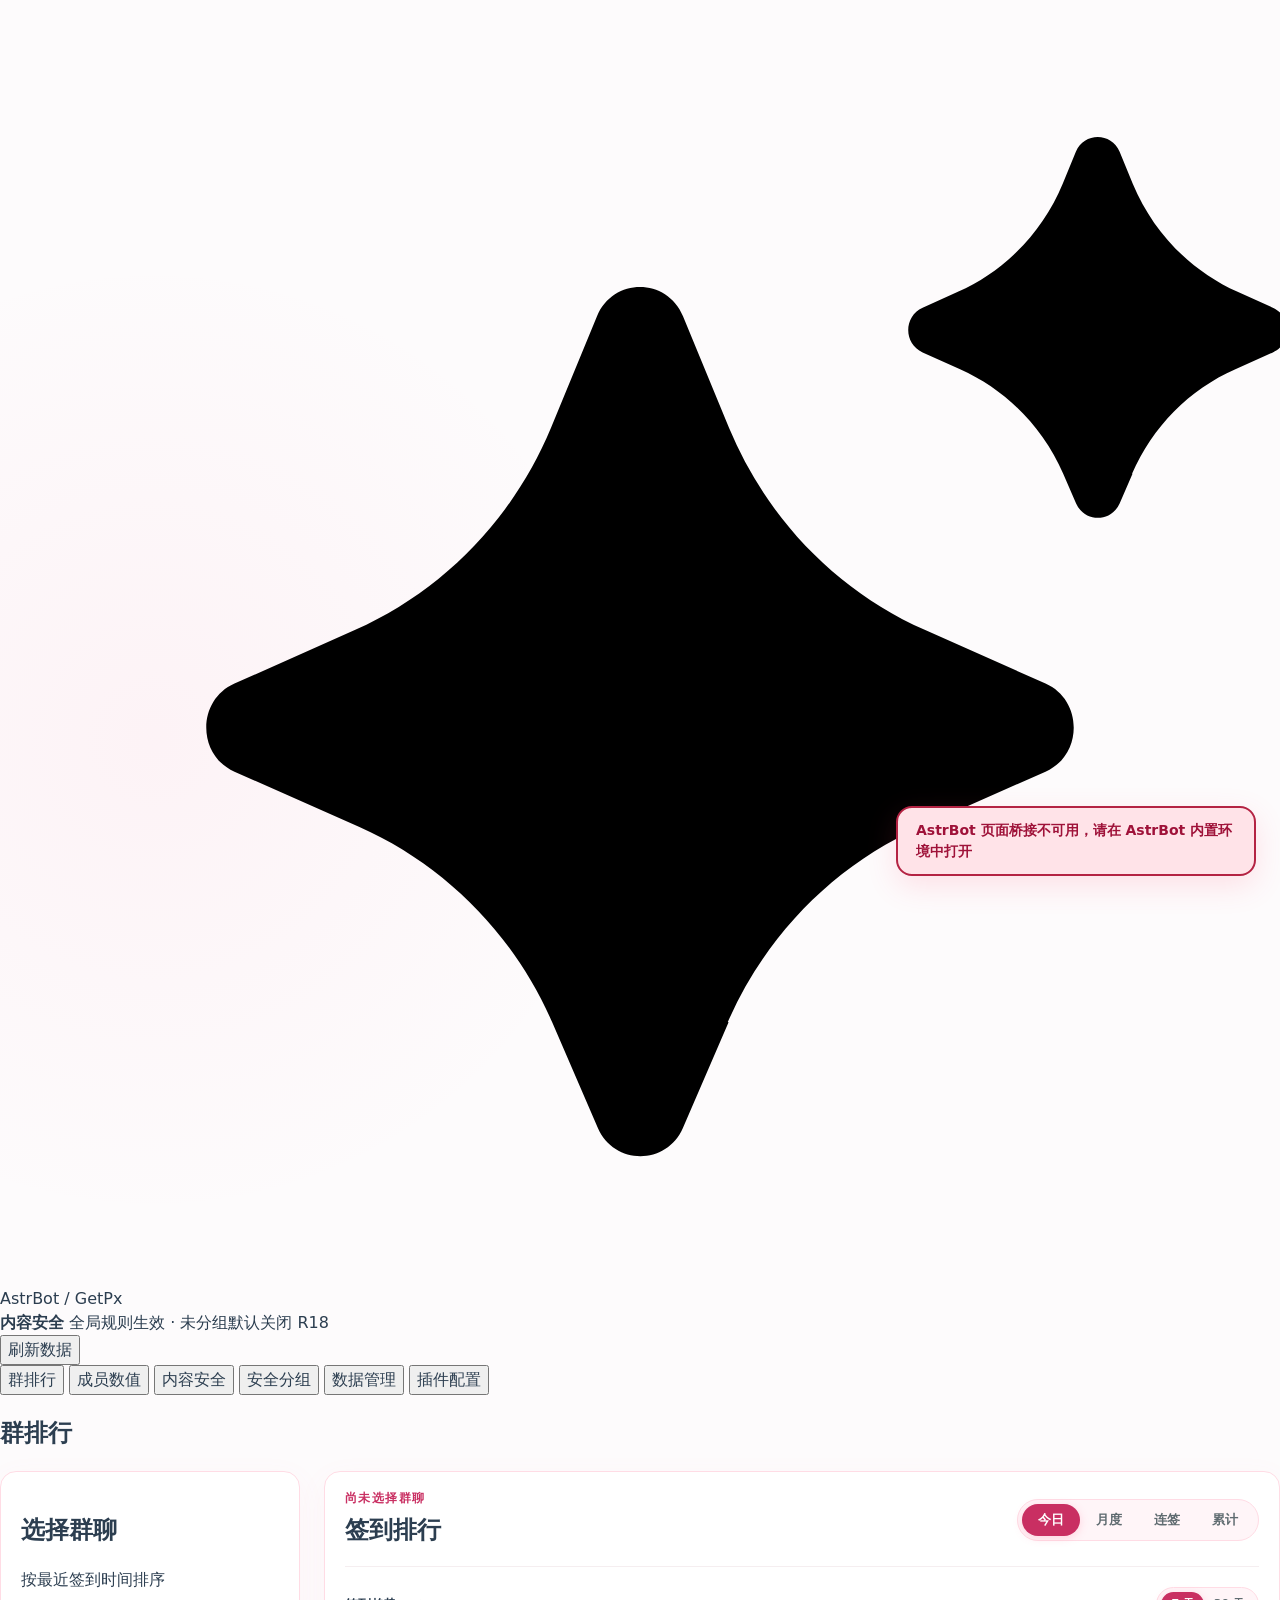
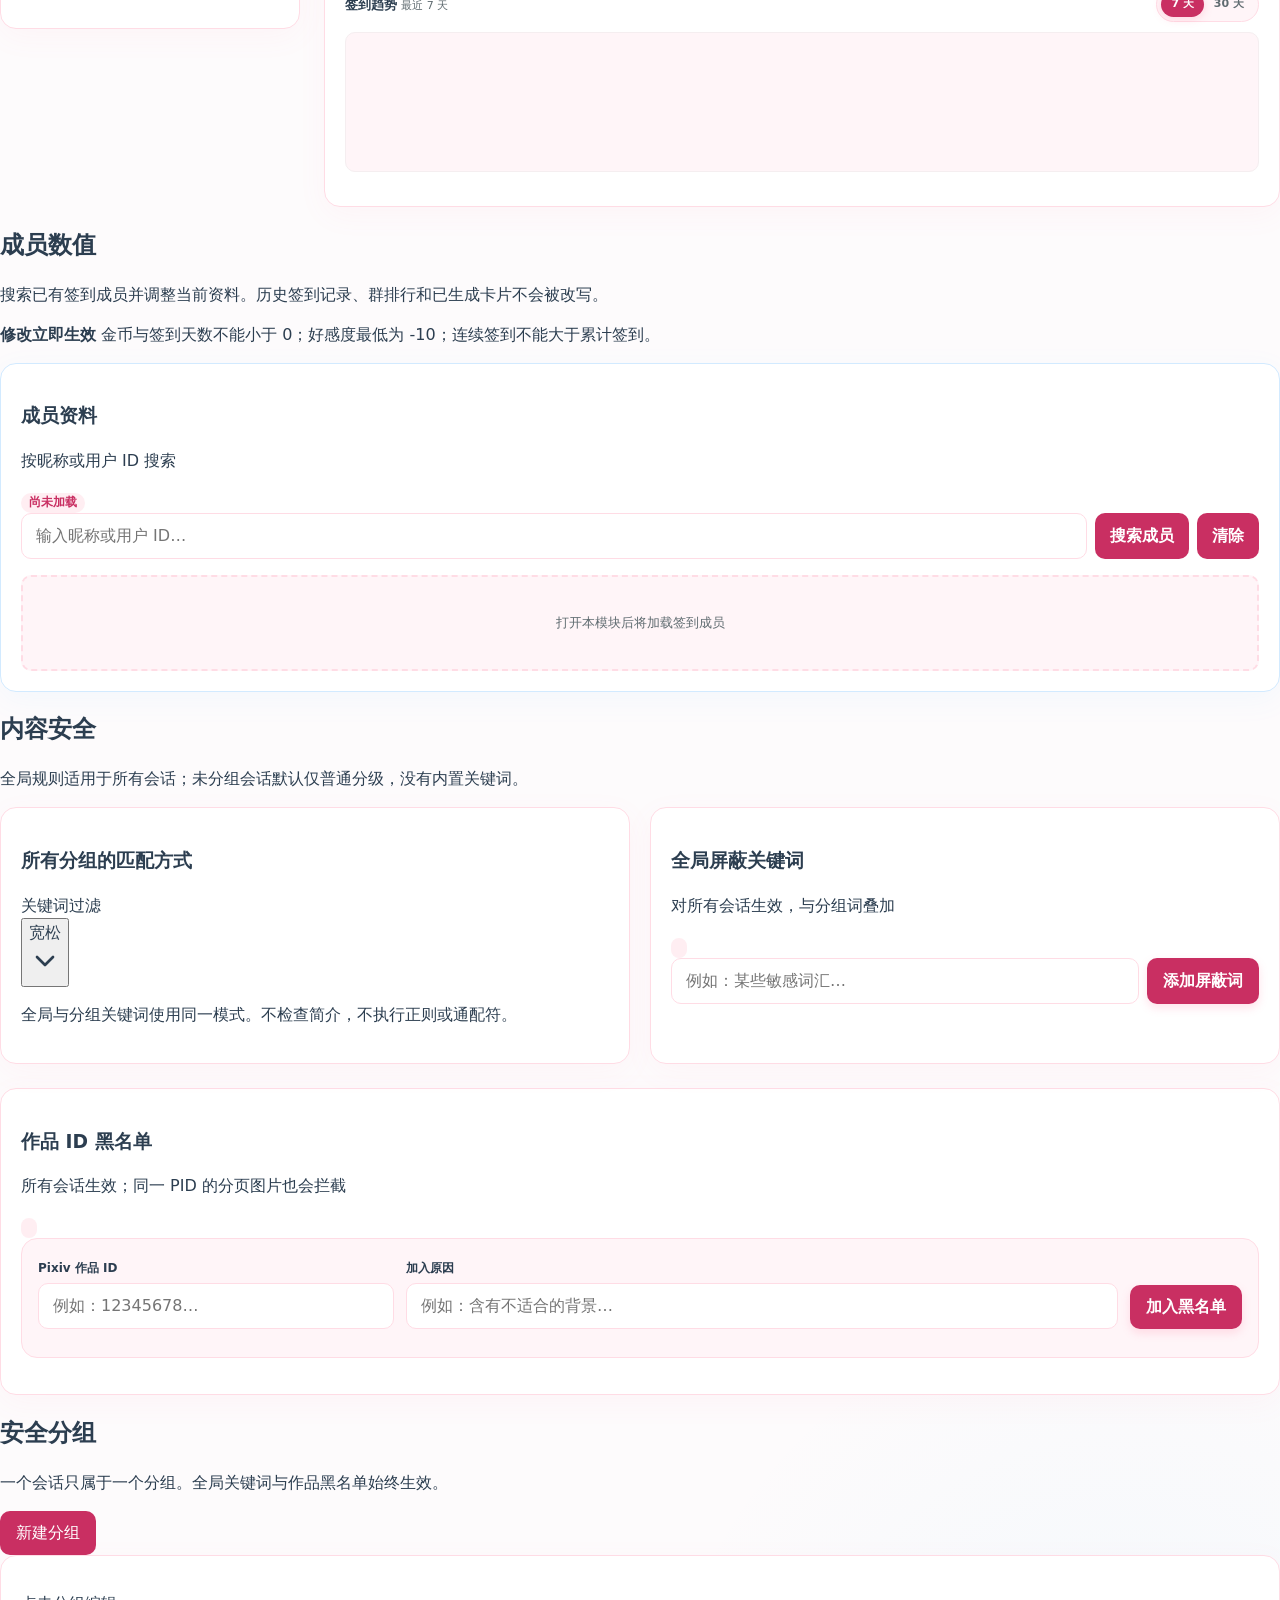
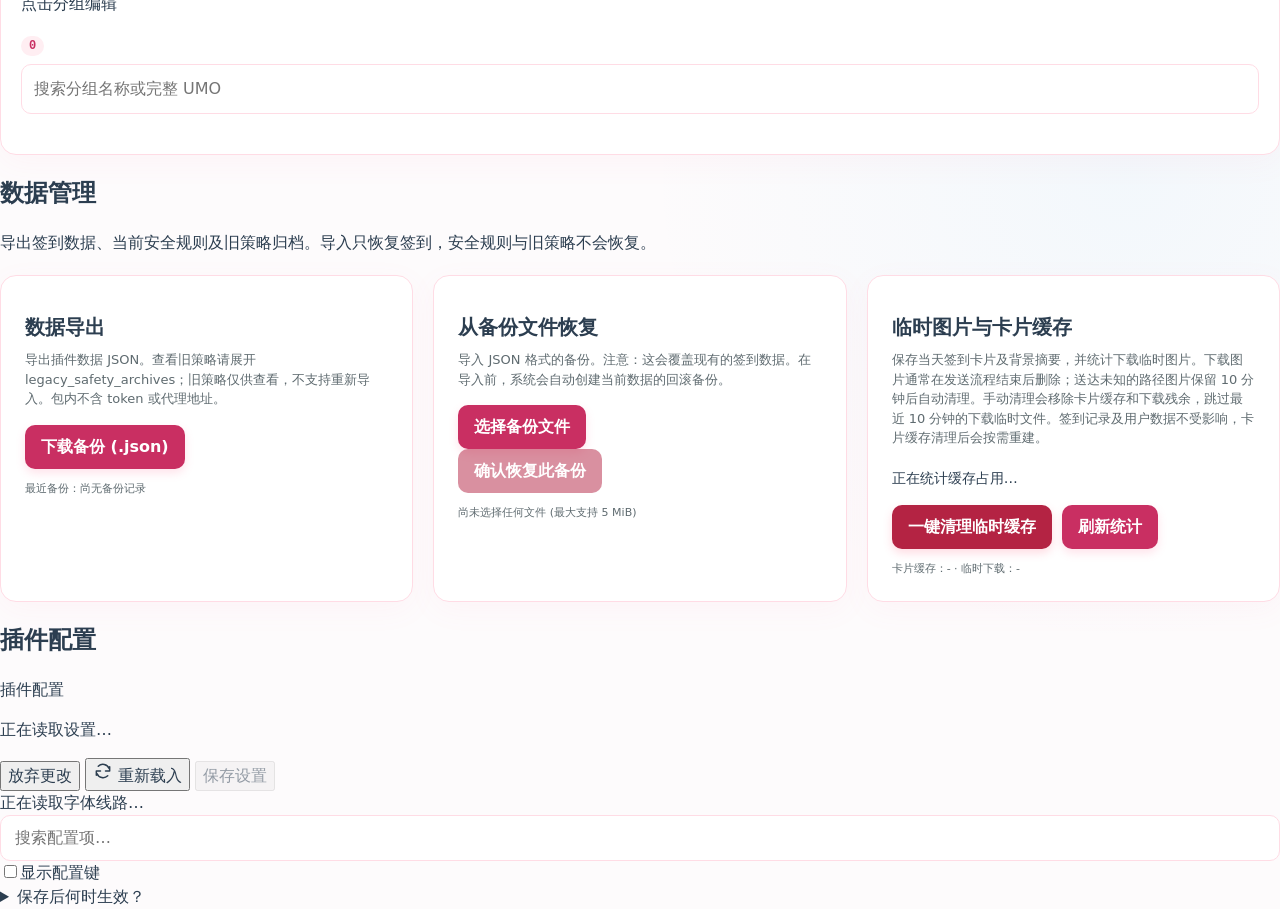
==== commit fa8b5de6: "merge: 同步 v3.8.8 基线并保留管理中心重构 合入 origin/master 的 b50a5d9，取图、工具、签到奖励和既有领域测试沿用发布主线；保留 Pages 界面、普通设置接口、M" ====
--- a/pages/pluginCenter/index.html
+++ b/pages/pluginCenter/index.html
@@ -3,288 +3,379 @@
   <head>
     <meta charset="utf-8" />
     <meta name="viewport" content="width=device-width, initial-scale=1" />
-    <meta name="color-scheme" content="light" />
-    <meta name="theme-color" content="#fdfbfc" />
-    <meta name="description" content="AstrBot 插件 GetPx 插件管理中心 - 管理群签到排行、成员数值、内容安全过滤和签到备份数据。" />
-    <title>插件管理中心</title>
+    <meta name="color-scheme" content="light dark" />
+    <meta name="theme-color" content="#ffffff" />
+    <meta name="description" content="AstrBot 插件 GetPx 管理中心：群签到排行、成员数值、内容安全、安全分组、签到备份与插件配置。" />
+    <title>GetPx 管理中心</title>
     <link rel="stylesheet" href="./styles.css" />
     <link rel="stylesheet" href="./safety.css" />
+    <script>
+      // 首帧即落主题：宿主注入的 data-theme 优先，其次 URL 的 theme 参数，
+      // 独立预览回退系统偏好；不读取浏览器存储。
+      (function () {
+        var root = document.documentElement;
+        var injected = root.getAttribute("data-theme");
+        var hostKnown = injected === "dark" || injected === "light";
+        var theme = hostKnown
+          ? injected
+          : new URLSearchParams(window.location.search).get("theme");
+        var dark = theme === "dark"
+          || (theme !== "light" && !!(window.matchMedia && window.matchMedia("(prefers-color-scheme: dark)").matches));
+        root.setAttribute("data-theme", dark ? "dark" : "light");
+        // 宿主已给出主题时不再跟随系统偏好，避免后续系统切换覆盖宿主。
+        if (hostKnown) root.setAttribute("data-theme-source", "host");
+      })();
+    </script>
   </head>
   <body>
     <a class="skip-link" href="#mainContent">跳到主要内容</a>
-    <div class="shell">
-      <header class="topbar">
-        <div>
-          <p class="kicker">GET PX / CONTROL CONSOLE</p>
-          <h1>插件管理中心</h1>
-          <p class="subtitle">查看群签到活动，调整成员当前数值，管理安全策略并备份签到数据。</p>
-        </div>
-        <div class="safety-lock" role="status" aria-label="内容安全状态">
-          <span class="pulse" aria-hidden="true"></span>
-          <span><strong>全局规则与安全分组</strong><span id="safetyStatusSummary">未分组会话默认关闭 R18；全局规则始终生效</span></span>
+
+    <div class="nav-shell">
+      <header class="nav-primary">
+        <div class="brand">
+          <!-- AstrBot 双星标识，来自官方 dashboard/ChatUILogo.vue。 -->
+          <svg class="brand-mark" viewBox="0 0 24 24" aria-hidden="true" focusable="false">
+            <g transform="matrix(0.048 0 0 0.048 1.8 0.16)">
+              <g transform="translate(0.8 32.9)">
+                <path d="m246.3 328.1-17.8 41.2c-6.4 14.8-26.9 14.8-33.3 0l-17.8-41.2c-14.9-34.2-41.8-61.4-75.3-76.3l-48.8-21.6c-14.7-6.5-14.7-27.9 0-34.4l47.2-21c34.4-15.3 61.7-43.5 76.4-78.8l18-43.7c6.3-15.2 27.3-15.2 33.6 0l18 43.7c14.7 35.3 42 63.6 76.4 78.8l47.2 21c14.7 6.5 14.7 27.9 0 34.4l-48.8 21.6c-33.5 14.8-60.4 42.1-75.3 76.2z" transform="translate(0 35)" />
+                <path d="m402.2 449.3-5.3 12.2c-3.5 7.9-14.4 7.9-17.9 0l-5.3-12.2c-8.4-19.3-23.6-34.6-42.4-43l-15.4-6.9c-7.9-3.5-7.9-14.9 0-18.4l14.5-6.5c19.4-8.6 34.8-24.5 43.1-44.5l5.4-13.1c3.4-8.1 14.6-8.1 18 0l5.4 13.1c8.3 19.9 23.7 35.8 43.1 44.5l14.5 6.5c7.9 3.5 7.9 14.9 0 18.4l-15.4 6.9c-19 8.3-34.1 23.7-42.5 43z" transform="matrix(0.95 0 0 0.95 22 -278)" />
+              </g>
+            </g>
+          </svg>
+          <div class="nav-crumb">
+            <span class="org">AstrBot</span>
+            <span class="slash">/</span>
+            <span class="proj">GetPx</span>
+          </div>
+        </div>
+        <div class="nav-actions">
+          <div class="safety-summary" role="status" aria-label="内容安全摘要">
+            <span class="safety-dot" aria-hidden="true"></span>
+            <span class="safety-summary-text">
+              <strong>内容安全</strong>
+              <span id="safetyStatusSummary">全局规则生效 · 未分组默认关闭 R18</span>
+            </span>
+          </div>
+          <button id="refreshBtn" class="btn" type="button">刷新数据</button>
         </div>
       </header>
 
-      <section id="overview" class="status-line" aria-label="系统运行概览"></section>
-
+      <nav class="nav-tabs" id="navTabs" role="tablist" aria-label="功能模块导航">
+        <button class="tab active" id="tab-ranking" data-view="ranking" type="button" role="tab" aria-selected="true" aria-controls="rankingView" tabindex="0">群排行</button>
+        <button class="tab" id="tab-members" data-view="members" type="button" role="tab" aria-selected="false" aria-controls="membersView" tabindex="-1">成员数值</button>
+        <button class="tab" id="tab-safety" data-view="safety" type="button" role="tab" aria-selected="false" aria-controls="safetyView" tabindex="-1">内容安全</button>
+        <button class="tab" id="tab-policies" data-view="policies" type="button" role="tab" aria-selected="false" aria-controls="policiesView" tabindex="-1">安全分组</button>
+        <button class="tab" id="tab-data" data-view="data" type="button" role="tab" aria-selected="false" aria-controls="dataView" tabindex="-1">数据管理</button>
+        <button class="tab" id="tab-settings" data-view="settings" type="button" role="tab" aria-selected="false" aria-controls="settingsView" tabindex="-1">插件配置</button>
+      </nav>
+    </div>
+
+    <main class="main" id="mainContent" tabindex="-1">
       <section id="globalError" class="global-error" role="alert" hidden>
         <span id="globalErrorMessage">部分数据加载失败。</span>
-        <button id="retryAllBtn" type="button">重新加载</button>
-      </section>
-
-      <nav class="workspace-nav" aria-label="功能模块导航">
-        <button class="active" data-view="ranking" type="button">群排行</button>
-        <button data-view="members" type="button">成员数值</button>
-        <button data-view="safety" type="button">内容安全</button>
-        <button data-view="policies" type="button">安全分组</button>
-        <button data-view="data" type="button">数据管理</button>
-        <button id="refreshBtn" class="refresh" type="button">刷新数据</button>
-      </nav>
-
-      <main id="mainContent" tabindex="-1">
-        <!-- 群排行模块 -->
-        <section id="rankingView" class="workspace active" aria-labelledby="rankingTitle">
-          <div class="ranking-layout">
-            <aside class="group-rail">
-              <div class="section-heading">
-                <p>GROUP SCOPE</p>
+        <button class="btn" id="retryAllBtn" type="button">重新加载</button>
+      </section>
+
+      <!-- 群排行 -->
+      <section id="rankingView" class="view active" role="tabpanel" aria-labelledby="tab-ranking">
+        <div class="view-head"><h2>群排行</h2></div>
+        <div class="ranking-layout">
+          <aside class="panel group-rail">
+            <div class="panel-head">
+              <div>
                 <h2 id="rankingTitle">选择群聊</h2>
-              </div>
-              <div id="groupList" class="group-list"></div>
-            </aside>
-
-            <div class="ranking-main">
-              <div class="ranking-toolbar">
-                <div>
-                  <p id="selectedGroupMeta" class="eyebrow">尚未选择群聊</p>
-                  <h2 id="selectedGroupName">群签到轨道</h2>
-                </div>
-                <div class="segmented" aria-label="榜单时间筛选">
-                  <button class="active" data-rank="today" type="button">今日</button>
-                  <button data-rank="month" type="button">月度</button>
-                  <button data-rank="streak" type="button">连签</button>
-                  <button data-rank="total" type="button">累计</button>
-                </div>
-              </div>
-
-              <div class="activity-head">
-                <div>
-                  <span>群活跃轨道</span>
-                  <small id="trendCaption">最近 7 天</small>
-                </div>
-                <div class="segmented compact" aria-label="趋势统计时间跨度">
-                  <button class="active" data-days="7" type="button">7 天</button>
-                  <button data-days="30" type="button">30 天</button>
-                </div>
-              </div>
-              <div id="activityTrack" class="activity-track" aria-label="签到趋势日期轨道"></div>
-              <div id="rankingContent" class="ranking-content"></div>
-            </div>
-          </div>
+                <p class="panel-sub">按最近签到时间排序</p>
+              </div>
+            </div>
+            <div id="groupList" class="group-list"></div>
+          </aside>
+
+          <div class="panel ranking-main">
+            <div class="ranking-toolbar">
+              <div>
+                <p id="selectedGroupMeta" class="eyebrow">尚未选择群聊</p>
+                <h2 id="selectedGroupName">签到排行</h2>
+              </div>
+              <div class="segmented" aria-label="榜单时间筛选">
+                <button class="active" data-rank="today" type="button">今日</button>
+                <button data-rank="month" type="button">月度</button>
+                <button data-rank="streak" type="button">连签</button>
+                <button data-rank="total" type="button">累计</button>
+              </div>
+            </div>
+
+            <div class="activity-head">
+              <div>
+                <span>签到趋势</span>
+                <small id="trendCaption">最近 7 天</small>
+              </div>
+              <div class="segmented compact" aria-label="趋势统计时间跨度">
+                <button class="active" data-days="7" type="button">7 天</button>
+                <button data-days="30" type="button">30 天</button>
+              </div>
+            </div>
+            <div id="activityTrack" class="activity-track" aria-label="每日签到人数"></div>
+            <div id="rankingContent" class="ranking-content"></div>
+          </div>
+        </div>
+      </section>
+
+      <!-- 成员数值 -->
+      <section id="membersView" class="view" role="tabpanel" aria-labelledby="tab-members">
+        <div class="view-head">
+          <div>
+            <h2 id="membersTitle">成员数值</h2>
+            <p>搜索已有签到成员并调整当前资料。历史签到记录、群排行和已生成卡片不会被改写。</p>
+          </div>
+        </div>
+
+        <p class="notice" role="note">
+          <strong>修改立即生效</strong>
+          金币与签到天数不能小于 0；好感度最低为 -10；连续签到不能大于累计签到。
+        </p>
+
+        <section class="panel member-panel">
+          <div class="panel-head">
+            <div>
+              <h3>成员资料</h3>
+              <p class="panel-sub">按昵称或用户 ID 搜索</p>
+            </div>
+            <span id="memberCount" class="count" aria-live="polite">尚未加载</span>
+          </div>
+          <form id="memberSearchForm" class="member-search-form" role="search">
+            <label for="memberSearch" class="sr-only">搜索成员昵称或用户 ID</label>
+            <input id="memberSearch" name="checkin_member_search" type="search" maxlength="64" autocomplete="off" spellcheck="false" placeholder="输入昵称或用户 ID…" />
+            <button class="btn" type="submit">搜索成员</button>
+            <button id="memberClearBtn" class="btn" type="button">清除</button>
+          </form>
+          <div id="memberList" class="member-list" aria-live="polite">
+            <div class="empty">打开本模块后将加载签到成员</div>
+          </div>
+          <button id="memberLoadMore" class="btn member-load-more" type="button" hidden>加载更多成员</button>
         </section>
-
-        <!-- 成员数值管理模块 -->
-        <section id="membersView" class="workspace" aria-labelledby="membersTitle">
-          <div class="section-heading wide">
-            <p>MEMBER VALUES</p>
-            <h2 id="membersTitle">签到成员数值</h2>
-            <span>搜索已有签到成员并调整当前资料。历史签到记录、群排行和已生成卡片不会被改写。</span>
-          </div>
-
-          <div class="member-notice" role="note">
-            <strong>修改立即生效</strong>
-            <span>金币与签到天数不能小于 0；好感度最低为 -10；连续签到不能大于累计签到。</span>
-          </div>
-
-          <section class="panel member-panel">
-            <div class="panel-title">
+      </section>
+
+      <!-- 内容安全 -->
+      <section id="safetyView" class="view" role="tabpanel" aria-labelledby="tab-safety">
+        <div class="view-head">
+          <div>
+            <h2 id="safetyTitle">内容安全</h2>
+            <p>全局规则适用于所有会话；未分组会话默认仅普通分级，没有内置关键词。</p>
+          </div>
+        </div>
+
+        <div class="safety-columns">
+          <section class="panel safety-mode-panel">
+            <div class="panel-head"><h3>所有分组的匹配方式</h3></div>
+            <span class="field-label" id="keywordMatchModeLabel">关键词过滤</span>
+            <div id="keywordMatchMode" class="dd-slot"></div>
+            <p id="keywordModeHint" class="hint"></p>
+            <p class="hint">全局与分组关键词使用同一模式。不检查简介，不执行正则或通配符。</p>
+          </section>
+
+          <section class="panel">
+            <div class="panel-head">
               <div>
-                <p>PROFILE DIRECTORY</p>
-                <h3>成员资料</h3>
-              </div>
-              <span id="memberCount" class="count" aria-live="polite">尚未加载</span>
-            </div>
-            <form id="memberSearchForm" class="member-search-form" role="search">
-              <label for="memberSearch" class="sr-only">搜索成员昵称或用户 ID</label>
-              <input id="memberSearch" name="checkin_member_search" type="search" maxlength="64" autocomplete="off" spellcheck="false" placeholder="输入昵称或用户 ID…" />
-              <button type="submit">搜索成员</button>
-              <button id="memberClearBtn" class="secondary" type="button">清除</button>
+                <h3>全局屏蔽关键词</h3>
+                <p class="panel-sub">对所有会话生效，与分组词叠加</p>
+              </div>
+              <span id="customCount" class="count" aria-live="polite"></span>
+            </div>
+            <form id="termForm" class="inline-form">
+              <label for="termInput" class="sr-only">自定义屏蔽词</label>
+              <input id="termInput" type="text" name="custom_safety_term" maxlength="64" autocomplete="off" spellcheck="false" placeholder="例如：某些敏感词汇…" required />
+              <button class="btn" type="submit">添加屏蔽词</button>
+              <p id="termError" class="form-error" aria-live="polite"></p>
             </form>
-            <div id="memberList" class="member-list" aria-live="polite">
-              <div class="empty">打开本模块后将加载签到成员</div>
-            </div>
-            <button id="memberLoadMore" class="member-load-more" type="button" hidden>加载更多成员</button>
+            <div id="customTerms" class="term-list"></div>
           </section>
+        </div>
+
+        <section class="panel blacklist-panel">
+          <div class="panel-head">
+            <div>
+              <h3>作品 ID 黑名单</h3>
+              <p class="panel-sub">所有会话生效；同一 PID 的分页图片也会拦截</p>
+            </div>
+            <span id="blacklistCount" class="count" aria-live="polite"></span>
+          </div>
+          <form id="blacklistForm" class="blacklist-form">
+            <div>
+              <label for="blacklistId">Pixiv 作品 ID</label>
+              <input id="blacklistId" type="text" name="pixiv_illust_id" inputmode="numeric" pattern="[0-9]+" autocomplete="off" spellcheck="false" required placeholder="例如：12345678…" />
+            </div>
+            <div>
+              <label for="blacklistReason">加入原因</label>
+              <input id="blacklistReason" type="text" name="blacklist_reason" maxlength="200" autocomplete="off" placeholder="例如：含有不适合的背景…" />
+            </div>
+            <button class="btn" type="submit">加入黑名单</button>
+            <p id="blacklistError" class="form-error" aria-live="polite"></p>
+          </form>
+          <div id="blacklistContent" class="blacklist-list"></div>
         </section>
-
-        <!-- 内容安全模块 -->
-        <section id="safetyView" class="workspace" aria-labelledby="safetyTitle">
-          <div class="section-heading wide">
-            <p>CONTENT GUARD</p>
-            <h2 id="safetyTitle">内容安全策略</h2>
-            <span>全局规则适用于所有会话；未分组会话默认仅普通分级，没有内置关键词。</span>
-          </div>
-
-          <div class="safety-columns">
-            <section class="panel safety-mode-panel">
-              <div class="panel-title"><h3>所有分组的匹配方式</h3></div>
-              <label for="keywordMatchMode">关键词过滤</label>
-              <select id="keywordMatchMode"><option>宽松</option><option>严格</option></select>
-              <p id="keywordModeHint" class="safety-hint"></p>
-              <p class="safety-hint">全局与分组关键词使用同一模式。不检查简介，不执行正则或通配符。</p>
-            </section>
-
-            <!-- 自定义屏蔽词 -->
-            <section class="panel">
-              <div class="panel-title">
-                <div>
-                  <p>CUSTOM TERMS</p>
-                  <h3>全局屏蔽关键词</h3>
-                </div>
-                <span id="customCount" class="count" aria-live="polite"></span>
-              </div>
-              <form id="termForm" class="inline-form">
-                <label for="termInput" class="sr-only">自定义屏蔽词</label>
-                <input id="termInput" name="custom_safety_term" maxlength="64" autocomplete="off" spellcheck="false" placeholder="例如：某些敏感词汇…" required />
-                <button type="submit">添加屏蔽词</button>
-                <p id="termError" class="form-error" aria-live="polite"></p>
-              </form>
-              <div id="customTerms" class="term-list"></div>
-            </section>
-          </div>
-
-          <!-- 作品 ID 黑名单 -->
-          <section class="panel blacklist-panel">
-            <div class="panel-title">
-              <div>
-                <p>ILLUSTRATION BLACKLIST</p>
-                <h3>作品 ID 黑名单</h3>
-              </div>
-              <span id="blacklistCount" class="count" aria-live="polite"></span>
-            </div>
-            <form id="blacklistForm" class="blacklist-form">
-              <div>
-                <label for="blacklistId">Pixiv 作品 ID</label>
-                <input id="blacklistId" name="pixiv_illust_id" inputmode="numeric" pattern="[0-9]+" autocomplete="off" spellcheck="false" required placeholder="例如：12345678…" />
-              </div>
-              <div>
-                <label for="blacklistReason">加入原因</label>
-                <input id="blacklistReason" name="blacklist_reason" maxlength="200" autocomplete="off" placeholder="例如：含有不适合的背景…" />
-              </div>
-              <button type="submit">加入黑名单</button>
-              <p id="blacklistError" class="form-error" aria-live="polite"></p>
-            </form>
-            <div id="blacklistContent" class="blacklist-list"></div>
+      </section>
+
+      <!-- 安全分组 -->
+      <section id="policiesView" class="view" role="tabpanel" aria-labelledby="tab-policies">
+        <div class="view-head">
+          <div>
+            <h2 id="policiesTitle">安全分组</h2>
+            <p>一个会话只属于一个分组。全局关键词与作品黑名单始终生效。</p>
+          </div>
+          <button id="policyAddBtn" class="btn btn-primary" type="button">新建分组</button>
+        </div>
+        <section class="panel">
+          <div class="panel-head">
+            <p class="hint">点击分组编辑</p>
+            <span id="policyCount" class="count" aria-live="polite">0</span>
+          </div>
+          <label for="policySearch" class="sr-only">搜索分组名称或会话</label>
+          <input id="policySearch" class="search" type="search" placeholder="搜索分组名称或完整 UMO" autocomplete="off" />
+          <div id="policyList" class="safety-group-grid" aria-live="polite"></div>
+        </section>
+
+        <dialog id="safetyGroupDialog" class="safety-group-dialog" aria-labelledby="safetyGroupTitle">
+          <form id="safetyGroupForm">
+            <header class="safety-group-header">
+              <h3 id="safetyGroupTitle">安全分组</h3>
+              <p>为关联会话设置分级与附加屏蔽词。</p>
+            </header>
+            <div class="safety-group-fields">
+              <div class="safety-group-field">
+                <label for="safetyGroupName">分组名称</label>
+                <input id="safetyGroupName" type="text" name="safety_group_name" required maxlength="64" placeholder="例如：日常插画" autocomplete="off" />
+              </div>
+              <div class="safety-group-field">
+                <label for="safetyGroupSessions">关联会话 <span>每行一个完整 UMO</span></label>
+                <textarea id="safetyGroupSessions" rows="3" placeholder="粘贴 /sid 返回的完整值" aria-describedby="safetyGroupSessionsHint" spellcheck="false"></textarea>
+                <p id="safetyGroupSessionsHint" class="hint">在目标聊天发送 /sid 获取；一个会话只能加入一个分组。</p>
+              </div>
+              <label class="safety-r18-toggle">
+                <span class="safety-r18-copy">
+                  <strong>允许 R18</strong>
+                  <small id="safetyGroupR18Hint">默认关闭；开启后允许混合分级，不保证只返回 R18。</small>
+                </span>
+                <input id="safetyGroupR18" type="checkbox" role="switch" aria-label="允许 R18" aria-describedby="safetyGroupR18Hint" />
+                <span class="switch-track" aria-hidden="true"></span>
+              </label>
+              <div class="safety-group-field">
+                <label for="safetyGroupTerms">附加屏蔽关键词 <span>每行一个</span></label>
+                <textarea id="safetyGroupTerms" rows="3" placeholder="可选，留空仅使用全局关键词" aria-describedby="safetyGroupTermsHint"></textarea>
+                <p id="safetyGroupTermsHint" class="hint">与全局词叠加，使用全局匹配方式；全局作品黑名单始终生效。</p>
+              </div>
+              <p id="safetyGroupError" class="form-error" role="alert"></p>
+            </div>
+            <div class="dialog-actions">
+              <button id="safetyGroupDelete" class="btn btn-danger-quiet" type="button">删除分组</button>
+              <button class="btn" id="safetyGroupCancel" type="button">关闭</button>
+              <button class="btn btn-primary" type="submit">保存分组</button>
+            </div>
+          </form>
+        </dialog>
+      </section>
+
+      <!-- 数据管理 -->
+      <section id="dataView" class="view" role="tabpanel" aria-labelledby="tab-data">
+        <div class="view-head">
+          <div>
+            <h2 id="dataTitle">数据管理</h2>
+            <p>导出签到数据、当前安全规则及旧策略归档。导入只恢复签到，安全规则与旧策略不会恢复。</p>
+          </div>
+        </div>
+
+        <div class="data-grid">
+          <section class="panel data-action">
+            <h3>数据导出</h3>
+            <p>导出插件数据 JSON。查看旧策略请展开 legacy_safety_archives；旧策略仅供查看，不支持重新导入。包内不含 token 或代理地址。</p>
+            <button class="btn" id="exportBtn" type="button">下载备份 (.json)</button>
+            <small id="latestBackup" aria-live="polite">最近备份：尚无备份记录</small>
           </section>
-        </section>
-
-        <section id="policiesView" class="workspace" aria-labelledby="policiesTitle">
-          <div class="section-heading wide"><p>SAFETY GROUPS</p><h2 id="policiesTitle">安全分组</h2><span>一个会话只属于一个分组。全局关键词与作品黑名单始终生效。</span></div>
-          <section class="panel">
-            <div class="panel-title"><h3>规则分组 <span id="policyCount" class="count">0</span></h3><button id="policyAddBtn" type="button">新建分组</button></div>
-            <label for="policySearch">搜索名称或会话</label><input id="policySearch" type="search" placeholder="分组名称或完整 UMO">
-            <div id="policyList" class="safety-group-grid" aria-live="polite"></div>
+
+          <section class="panel data-action">
+            <h3>从备份文件恢复</h3>
+            <p>导入 JSON 格式的备份。注意：这会覆盖现有的签到数据。在导入前，系统会自动创建当前数据的回滚备份。</p>
+            <label for="importFile" class="sr-only">选择备份文件</label>
+            <input id="importFile" name="checkin_backup" type="file" accept="application/json,.json" hidden />
+            <button id="selectBackupBtn" class="btn" type="button">选择备份文件</button>
+            <button id="importBtn" class="btn danger" type="button" disabled>确认恢复此备份</button>
+            <small id="importResult" aria-live="polite">尚未选择任何文件 (最大支持 5 MiB)</small>
           </section>
-          <dialog id="safetyGroupDialog" class="safety-group-dialog" aria-labelledby="safetyGroupTitle">
-            <form id="safetyGroupForm">
-              <header class="safety-group-header">
-                <h3 id="safetyGroupTitle">安全分组</h3>
-                <p>为关联会话设置分级与附加屏蔽词。</p>
-              </header>
-              <div class="safety-group-fields">
-                <div class="safety-group-field">
-                  <label for="safetyGroupName">分组名称</label>
-                  <input id="safetyGroupName" required maxlength="64" placeholder="例如：日常插画" autocomplete="off">
-                </div>
-                <div class="safety-group-field">
-                  <label for="safetyGroupSessions">关联会话 <span>每行一个完整 UMO</span></label>
-                  <textarea id="safetyGroupSessions" rows="3" placeholder="粘贴 /sid 返回的完整值" aria-describedby="safetyGroupSessionsHint" spellcheck="false"></textarea>
-                  <p id="safetyGroupSessionsHint" class="safety-hint">在目标聊天发送 /sid 获取；一个会话只能加入一个分组。</p>
-                </div>
-                <label class="safety-r18-toggle">
-                  <span><strong>允许 R18</strong><small id="safetyGroupR18Hint">默认关闭；开启后允许混合分级，不保证只返回 R18。</small></span>
-                  <input id="safetyGroupR18" type="checkbox" role="switch" aria-label="允许 R18" aria-describedby="safetyGroupR18Hint">
-                </label>
-                <div class="safety-group-field">
-                  <label for="safetyGroupTerms">附加屏蔽关键词 <span>每行一个</span></label>
-                  <textarea id="safetyGroupTerms" rows="3" placeholder="可选，留空仅使用全局关键词" aria-describedby="safetyGroupTermsHint"></textarea>
-                  <p id="safetyGroupTermsHint" class="safety-hint">与全局词叠加，使用全局匹配方式；全局作品黑名单始终生效。</p>
-                </div>
-                <p id="safetyGroupError" class="form-error" role="alert"></p>
-              </div>
-              <div class="dialog-actions"><button id="safetyGroupDelete" class="danger" type="button">删除分组</button><button id="safetyGroupCancel" type="button">关闭</button><button type="submit">保存分组</button></div>
-            </form>
-          </dialog>
-        </section>
-
-        <!-- 数据管理模块 -->
-        <section id="dataView" class="workspace" aria-labelledby="dataTitle">
-          <div class="section-heading wide">
-            <p>DATA OPERATIONS</p>
-            <h2 id="dataTitle">数据管理</h2>
-            <span>导出签到数据、当前安全规则及旧策略归档。导入只恢复签到，安全规则与旧策略不会恢复。</span>
-          </div>
-
-          <div class="data-grid">
-            <!-- 导出备份 -->
-            <section class="data-action export-action">
-              <span class="action-index">EXPORT</span>
-              <h3>数据导出</h3>
-              <p>导出插件数据 JSON。查看旧策略请展开 legacy_safety_archives；旧策略仅供查看，不支持重新导入。包内不含 token 或代理地址。</p>
-              <button id="exportBtn" type="button">下载备份 (.json)</button>
-              <small id="latestBackup" aria-live="polite">最近备份：尚无备份记录</small>
-            </section>
-
-            <!-- 恢复备份 -->
-            <section class="data-action import-action">
-              <span class="action-index">RESTORE</span>
-              <h3>从备份文件恢复</h3>
-              <p>导入 JSON 格式的备份。注意：这会覆盖现有的签到数据。在导入前，系统会自动创建当前数据的回滚备份。</p>
-              <label for="importFile" class="sr-only">选择备份文件</label>
-              <input id="importFile" name="checkin_backup" type="file" accept="application/json,.json" />
-              <button id="importBtn" class="danger" type="button" disabled>确认恢复此备份</button>
-              <small id="importResult" aria-live="polite">尚未选择任何文件 (最大支持 5 MiB)</small>
-            </section>
-
-            <!-- 缓存管理 -->
-            <section class="data-action cache-action">
-              <span class="action-index">STORAGE</span>
-              <h3>临时图片与卡片缓存</h3>
-              <p>保存当天签到卡片及背景摘要，并统计下载临时图片。下载图片通常在发送流程结束后删除；送达未知的路径图片保留 10 分钟后自动清理。手动清理会移除卡片缓存和下载残余，跳过最近 10 分钟的下载临时文件。签到记录及用户数据不受影响，卡片缓存清理后会按需重建。</p>
-              <div class="cache-stat-line">
-                <span id="cacheStorageText">正在统计缓存占用…</span>
-              </div>
-              <div class="cache-actions-row">
-                <button id="clearCacheBtn" class="danger" type="button">一键清理临时缓存</button>
-                <button id="refreshCacheBtn" type="button">刷新统计</button>
-              </div>
-              <small id="cacheStorageDetail" aria-live="polite">卡片缓存：- · 临时下载：-</small>
-            </section>
-          </div>
-        </section>
-      </main>
-    </div>
-
-    <!-- 全局轻量通知 -->
+
+          <section class="panel data-action">
+            <h3>临时图片与卡片缓存</h3>
+            <p>保存当天签到卡片及背景摘要，并统计下载临时图片。下载图片通常在发送流程结束后删除；送达未知的路径图片保留 10 分钟后自动清理。手动清理会移除卡片缓存和下载残余，跳过最近 10 分钟的下载临时文件。签到记录及用户数据不受影响，卡片缓存清理后会按需重建。</p>
+            <div class="cache-stat-line">
+              <span id="cacheStorageText">正在统计缓存占用…</span>
+            </div>
+            <div class="cache-actions-row">
+              <button id="clearCacheBtn" class="btn danger" type="button">一键清理临时缓存</button>
+              <button id="refreshCacheBtn" class="btn" type="button">刷新统计</button>
+            </div>
+            <small id="cacheStorageDetail" aria-live="polite">卡片缓存：- · 临时下载：-</small>
+          </section>
+        </div>
+      </section>
+
+      <!-- 插件配置 -->
+      <section id="settingsView" class="view" role="tabpanel" aria-labelledby="tab-settings">
+        <div class="config-actionbar">
+          <div class="config-toolbar-heading">
+            <h2 id="settingsTitle">插件配置</h2>
+            <div class="config-current-group">
+              <span id="settingsGroupTitle">插件配置</span>
+              <span id="settingsGroupCount" class="hint"></span>
+            </div>
+          </div>
+          <p id="settingsStatus" class="config-bar-state" role="status" aria-live="polite">正在读取设置…</p>
+          <div class="config-bar-actions">
+            <button id="settingsDiscardBtn" class="btn" type="button">放弃更改</button>
+            <button id="settingsReloadBtn" class="btn" type="button" aria-label="重新载入设置" title="重新载入设置">
+              <svg viewBox="0 0 24 24" width="20" height="20" aria-hidden="true" focusable="false"><path d="M20 7v5h-5M4 17v-5h5M6.3 6.3a8 8 0 0 1 13 2.7M4.7 15a8 8 0 0 0 13 2.7" fill="none" stroke="currentColor" stroke-width="1.8" stroke-linecap="round" stroke-linejoin="round" /></svg>
+              <span>重新载入</span>
+            </button>
+            <button id="settingsSaveBtn" class="btn btn-primary" type="submit" form="configSettingsForm" disabled>保存设置</button>
+          </div>
+        </div>
+
+        <div class="font-status-row">
+          <span id="fontStatus" role="status" aria-live="polite">正在读取字体线路…</span>
+          <button id="fontRetryBtn" class="btn btn-sm btn-quiet" type="button" hidden>重试加载字体</button>
+        </div>
+        <form id="configSettingsForm" class="config-layout" novalidate>
+          <aside class="config-nav" aria-label="配置分组">
+            <label for="settingsSearch" class="sr-only">搜索配置项</label>
+            <input id="settingsSearch" class="search" type="search" placeholder="搜索配置项…" autocomplete="off" spellcheck="false" />
+            <div id="settingsNav" class="config-nav-list"></div>
+            <span id="settingsGroupPickerLabel" class="sr-only">配置分组</span>
+            <div id="settingsGroupSelect" class="config-mobile-select"></div>
+            <label class="config-check config-key-toggle"><input id="settingsShowKeys" type="checkbox" />显示配置键</label>
+          </aside>
+          <div class="config-main" aria-labelledby="settingsGroupTitle">
+            <div id="settingsGroups" class="config-fields"></div>
+          </div>
+        </form>
+        <details class="config-effect-note">
+          <summary>保存后何时生效？</summary>
+          <p>Pixiv 令牌、出站代理及模式、图片反代、Lolicon 排除 AI、万象画卷联动与网络超时保存后需重载插件；字体线路直接切换。去重期限为内置规则，不再提供天数设置。全局安全规则与安全分组仍由各自页面维护。</p>
+        </details>
+      </section>
+    </main>
+
     <div id="toast" class="toast" role="status" aria-live="polite"></div>
 
-    <!-- 全局确认对话框 -->
-    <dialog id="confirmDialog" aria-labelledby="dialogTitle" aria-describedby="dialogMessage">
+    <dialog id="confirmDialog" class="dialog" aria-labelledby="dialogTitle" aria-describedby="dialogMessage">
       <form method="dialog">
-        <p class="kicker">CONFIRM ACTION</p>
         <h2 id="dialogTitle">确认操作</h2>
         <p id="dialogMessage"></p>
         <div class="dialog-actions">
-          <button value="cancel" type="submit">取消</button>
-          <button id="dialogConfirm" class="danger" value="confirm" type="submit">确认执行</button>
+          <button class="btn" value="cancel" type="submit">取消</button>
+          <button id="dialogConfirm" class="btn danger" value="confirm" type="submit">确认执行</button>
         </div>
       </form>
     </dialog>
 
-    <!-- 成员数值编辑对话框 -->
     <dialog id="memberDialog" class="member-dialog" aria-labelledby="memberDialogTitle">
       <form id="memberForm">
-        <p class="kicker">EDIT MEMBER PROFILE</p>
         <h2 id="memberDialogTitle">调整成员数值</h2>
         <p id="memberDialogIdentity" class="member-dialog-identity"></p>
         <input id="memberUserId" name="user_id" type="hidden" />
@@ -304,24 +395,19 @@
         </div>
         <div class="member-boost-section">
           <div class="member-boost-info">
-            <span class="boost-label">好感度加持状态</span>
+            <span class="field-label">好感度加持状态</span>
             <span id="memberBoostStatus" class="boost-badge">无加持</span>
           </div>
-          <label for="memberBoostAction">调整加持
-            <select id="memberBoostAction" name="boost_action">
-              <option value="keep" selected>保持当前加持不变</option>
-              <option value="clear">清除加持（重置为无加持）</option>
-              <option value="add_1">延长 1 天双倍好感加持</option>
-              <option value="add_3">延长 3 天双倍好感加持</option>
-              <option value="add_7">延长 7 天双倍好感加持</option>
-            </select>
-          </label>
+          <div class="member-boost-field">
+            <span class="field-label" id="memberBoostLabel">调整加持</span>
+            <div id="memberBoostAction" class="dd-slot"></div>
+          </div>
         </div>
         <p class="member-history-note">这里只修改成员当前资料，不会篡改过去的签到奖励或排行榜记录。</p>
         <p id="memberFormError" class="form-error" aria-live="polite"></p>
         <div class="dialog-actions">
-          <button id="memberCancelBtn" type="button">取消</button>
-          <button id="memberSaveBtn" type="submit">保存修改</button>
+          <button class="btn" id="memberCancelBtn" type="button">取消</button>
+          <button class="btn btn-primary" id="memberSaveBtn" type="submit">保存修改</button>
         </div>
       </form>
     </dialog>
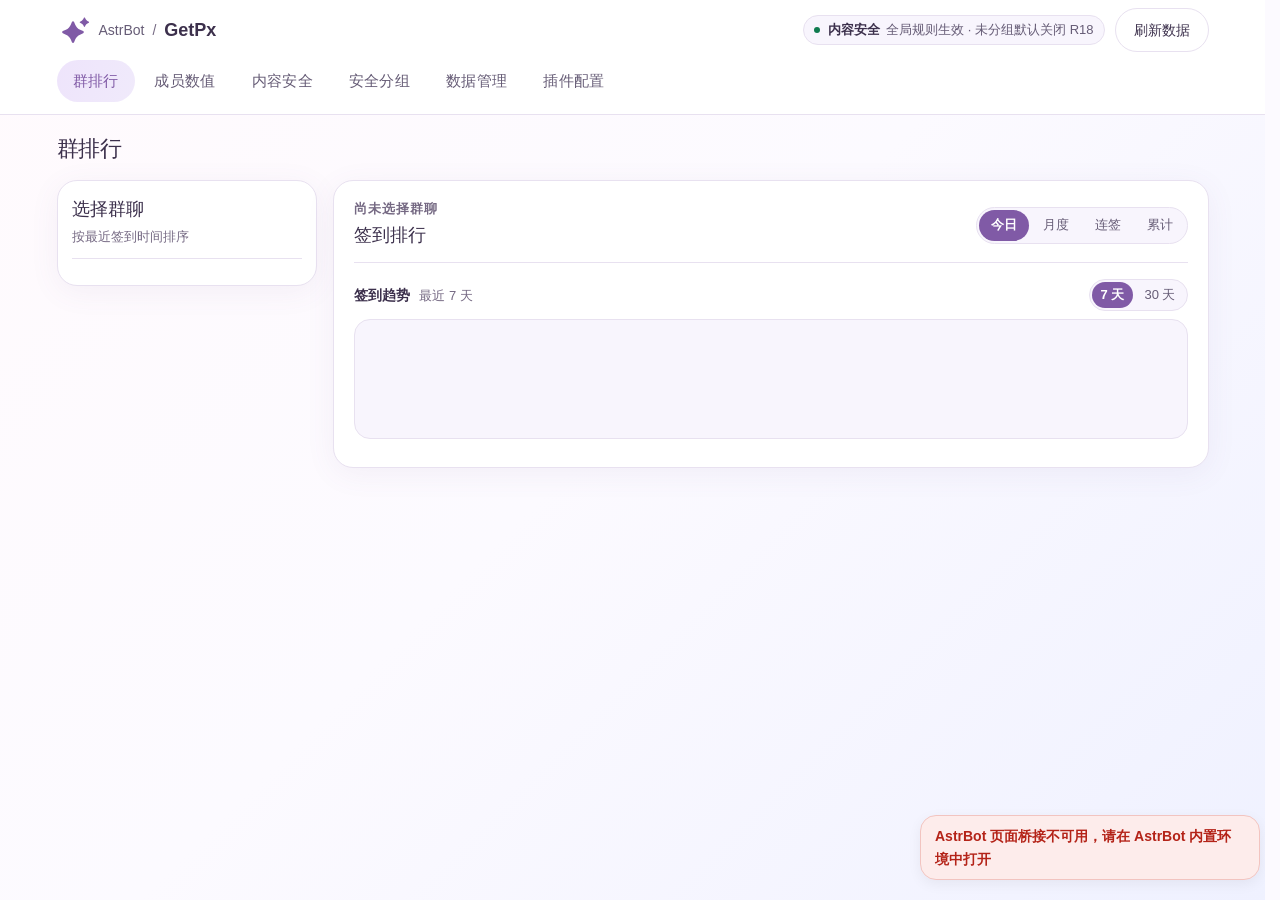
==== commit 7ee25b86: "feat: 改善管理中心交互并使用系统字体 成员资料改为每页 20 位，保留当前页编辑。稳定配置工具条和桌面分组栏，群排行仅在最新数据返回后整组更新。  取消管理中心的在线字体下载，沿用系统字体。旧页" ====
--- a/pages/pluginCenter/index.html
+++ b/pages/pluginCenter/index.html
@@ -114,8 +114,13 @@
                 <button data-days="30" type="button">30 天</button>
               </div>
             </div>
-            <div id="activityTrack" class="activity-track" aria-label="每日签到人数"></div>
-            <div id="rankingContent" class="ranking-content"></div>
+            <div class="ranking-results">
+              <p id="rankingStatus" class="ranking-status" role="status"></p>
+              <div id="rankingData">
+                <div id="activityTrack" class="activity-track" aria-label="每日签到人数"></div>
+                <div id="rankingContent" class="ranking-content"></div>
+              </div>
+            </div>
           </div>
         </div>
       </section>
@@ -148,10 +153,14 @@
             <button class="btn" type="submit">搜索成员</button>
             <button id="memberClearBtn" class="btn" type="button">清除</button>
           </form>
-          <div id="memberList" class="member-list" aria-live="polite">
+          <div id="memberList" class="member-list" aria-live="polite" tabindex="-1">
             <div class="empty">打开本模块后将加载签到成员</div>
           </div>
-          <button id="memberLoadMore" class="btn member-load-more" type="button" hidden>加载更多成员</button>
+          <nav id="memberPager" class="member-pager" aria-label="成员列表分页" hidden>
+            <button id="memberPrevPage" class="btn btn-sm" type="button">上一页</button>
+            <span id="memberPageStatus" role="status"></span>
+            <button id="memberNextPage" class="btn btn-sm" type="button">下一页</button>
+          </nav>
         </section>
       </section>
 
@@ -337,10 +346,6 @@
           </div>
         </div>
 
-        <div class="font-status-row">
-          <span id="fontStatus" role="status" aria-live="polite">正在读取字体线路…</span>
-          <button id="fontRetryBtn" class="btn btn-sm btn-quiet" type="button" hidden>重试加载字体</button>
-        </div>
         <form id="configSettingsForm" class="config-layout" novalidate>
           <aside class="config-nav" aria-label="配置分组">
             <label for="settingsSearch" class="sr-only">搜索配置项</label>
@@ -350,14 +355,16 @@
             <div id="settingsGroupSelect" class="config-mobile-select"></div>
             <label class="config-check config-key-toggle"><input id="settingsShowKeys" type="checkbox" />显示配置键</label>
           </aside>
-          <div class="config-main" aria-labelledby="settingsGroupTitle">
-            <div id="settingsGroups" class="config-fields"></div>
+          <div class="config-content">
+            <div class="config-main" aria-labelledby="settingsGroupTitle">
+              <div id="settingsGroups" class="config-fields"></div>
+            </div>
+            <details class="config-effect-note">
+              <summary>保存后何时生效？</summary>
+              <p>Pixiv 令牌、出站代理及模式、图片反代、Lolicon 排除 AI、万象画卷联动与网络超时保存后需重载插件。去重期限为内置规则，不再提供天数设置。全局安全规则与安全分组仍由各自页面维护。</p>
+            </details>
           </div>
         </form>
-        <details class="config-effect-note">
-          <summary>保存后何时生效？</summary>
-          <p>Pixiv 令牌、出站代理及模式、图片反代、Lolicon 排除 AI、万象画卷联动与网络超时保存后需重载插件；字体线路直接切换。去重期限为内置规则，不再提供天数设置。全局安全规则与安全分组仍由各自页面维护。</p>
-        </details>
       </section>
     </main>
 
--- a/pages/pluginCenter/styles.css
+++ b/pages/pluginCenter/styles.css
@@ -1,50 +1,183 @@
+/* ==========================================================================
+   GetPx 管理中心
+   淡紫渐变管理界面：统一控件、圆角与动效，亮色内容面承载业务信息。
+   深色跟随宿主，独立预览回退系统偏好；不读取浏览器存储。
+   颜色一律走语义 token；动效仅用于控件状态反馈，遵循 reduced-motion。
+   ========================================================================== */
+
 :root {
   color-scheme: light;
-  --bg: #fdfbfc; /* Warm light Sakura off-white */
-  --surface: #ffffff; /* Pure white card */
-  --surface-hover: #fff5f8; /* Soft pink-white hover state */
-  --surface-accent: #f0f7ff; /* Soft blue-white accent */
-  --border: #ffdce5; /* Soft pastel pink border */
-  --border-blue: #d2eaff; /* Soft pastel blue border */
-  --border-soft: #f5eef0;
-  --border-focus: #c92f62; /* Dark sakura focus with accessible contrast */
-  --text: #2c3e50; /* Charcoal text */
-  --muted: #5f6b70; /* Darker slate for readable secondary text */
-  --primary: #c92f62; /* Sakura pink primary accent */
-  --primary-hover: #a91f4e;
-  --primary-soft: #ffeef2;
-  --secondary: #087ea4; /* Accessible sky blue */
-  --secondary-soft: #e3f2fd;
-  --safe: #087a5a; /* Minty safe green */
-  --safe-soft: #d1fae5;
-  --warn: #a85a08; /* Warm amber/orange warning */
-  --warn-soft: #fff5eb;
-  --danger: #b42343; /* Strawberry red for danger */
-  --danger-soft: #ffe3e8;
-  --focus: #ff7096;
-  --radius: 16px;
-  --radius-sm: 10px;
-  --shadow: 0 8px 30px rgba(255, 112, 150, 0.05);
-  --shadow-hover: 0 12px 35px rgba(255, 112, 150, 0.12);
-  --shadow-blue: 0 8px 30px rgba(79, 195, 247, 0.06);
-  font-family: "Noto Sans SC", "Microsoft YaHei", system-ui, -apple-system, sans-serif;
-}
-
-* {
+
+  --font-system: -apple-system, BlinkMacSystemFont, "Segoe UI", "PingFang SC",
+    "Hiragino Sans GB", "Microsoft YaHei", "Noto Sans SC", sans-serif;
+  --font-sans: var(--font-system);
+  --font-code: ui-monospace, SFMono-Regular, Menlo, Consolas, "Liberation Mono", monospace;
+  --font-display: var(--font-sans);
+  --text-small: 13px;
+  --text-body: 14px;
+  --text-nav: 15px;
+  --text-section: 18px;
+  --text-title: 22px;
+  --weight-display: 600;
+  --weight-control: 500;
+  --weight-label: 600;
+
+  --bg: #fcfaff;
+  --surface: #f8f5fd;
+  --surface-hover: #f0eafb;
+  --surface-sunken: #eee4fb;
+  --surface-elevated: #ffffff;
+  --border: #e8e1f0;
+  --border-strong: #b9accd;
+  --border-focus: #8064a8;
+  --text: #3c304c;
+  --text-muted: #665c76;
+  --text-subtle: #756983;
+  --accent: #805aa6;
+  --accent-hover: #70508f;
+  --accent-end: #8863b0;
+  --wash-start: #fffafd;
+  --wash-end: #eff1ff;
+  --page-background: var(--bg) linear-gradient(135deg, var(--wash-start), var(--bg) 48%, var(--wash-end)) fixed;
+  --soft-shadow: #72559012;
+  --accent-invert: #ffffff;
+  --link: #805aa6;
+  --link-hover: #654989;
+  --safe: #0f7b4f;
+  --safe-soft: #e9f6ef;
+  --safe-border: #b9e0cb;
+  --warn: #8a4b00;
+  --warn-soft: #fdf4e5;
+  --warn-border: #efd9b4;
+  --danger: #b42318;
+  --danger-soft: #fdeceb;
+  --danger-border: #f2c4c0;
+  --danger-solid: #b42318;
+  --danger-solid-hover: #8f1c13;
+  --danger-solid-text: #ffffff;
+  --backdrop: rgba(23, 23, 23, 0.38);
+  --focus-ring: #8064a8;
+  --toggle-knob: #ffffff;
+
+  --radius: 20px;
+  --radius-sm: 16px;
+  --radius-xs: 12px;
+  --radius-pill: 999px;
+  --shadow-sm: 0 6px 30px var(--soft-shadow);
+  --shadow-md: 0 4px 14px rgba(0, 0, 0, 0.06);
+  --shadow-dialog: 0 0 0 1px var(--border), 0 16px 48px rgba(0, 0, 0, 0.12);
+  --control-height: 44px;
+  --control-compact-height: 32px;
+  --transition: 180ms cubic-bezier(.2,0,0,1);
+
+  --topbar-h: 56px;
+  --tabs-h: 42px;
+  --shell-height: 98px;
+  --config-toolbar-height: 72px;
+  --config-toolbar-gap: 8px;
+  --sticky-top: calc(var(--shell-height) + var(--config-toolbar-gap) + var(--config-toolbar-height) + 16px);
+  --page-bottom: 40px;
+}
+
+/* 深色沿用紫色强调，危险、警告与成功保留独立语义。 */
+:root[data-theme="dark"] {
+  color-scheme: dark;
+
+  --bg: #2c2736;
+  --surface: #373041;
+  --surface-hover: #50435f;
+  --surface-sunken: #58426e;
+  --surface-elevated: #373041;
+  --border: #5a4b66;
+  --border-strong: #83738f;
+  --border-focus: #dec1fb;
+  --text: #f5edfc;
+  --text-muted: #d0c4dd;
+  --text-subtle: #d2c4df;
+  --accent: #dec1fb;
+  --accent-hover: #e4cefa;
+  --accent-end: #cbbaf3;
+  --wash-start: #362b40;
+  --wash-end: #303345;
+  --soft-shadow: #140c2226;
+  --accent-invert: #2c2736;
+  --link: #d0b9ee;
+  --link-hover: #e3d2f8;
+  --safe: #4ec98a;
+  --safe-soft: #14291f;
+  --safe-border: #2f5c45;
+  --warn: #f0b45a;
+  --warn-soft: #2c2417;
+  --warn-border: #574327;
+  --danger: #ff7b72;
+  --danger-soft: #2e1a1c;
+  --danger-border: #5c2b2f;
+  --danger-solid: #b94036;
+  --danger-solid-hover: #a3332a;
+  --danger-solid-text: #ffffff;
+  --backdrop: rgba(8, 10, 14, 0.62);
+  --focus-ring: #dec1fb;
+  --toggle-knob: #f7f2fc;
+
+  --shadow-sm: 0 6px 30px var(--soft-shadow);
+  --shadow-md: 0 4px 14px rgba(0, 0, 0, 0.35);
+  --shadow-dialog: 0 0 0 1px var(--border-strong), 0 16px 48px rgba(0, 0, 0, 0.55);
+}
+
+*,
+*::before,
+*::after {
   box-sizing: border-box;
 }
 
 body {
   margin: 0;
   min-width: 320px;
-  background:
-    radial-gradient(circle at 12% 18%, rgba(255, 112, 150, 0.06), transparent 30rem),
-    radial-gradient(circle at 88% 82%, rgba(79, 195, 247, 0.06), transparent 30rem),
-    var(--bg);
+  font-family: var(--font-sans);
+  font-size: var(--text-body);
+  line-height: 1.6;
   color: var(--text);
-  line-height: 1.5;
-  overflow-x: hidden;
-  -webkit-tap-highlight-color: rgba(201, 47, 98, 0.14);
+  background: var(--page-background);
+  -webkit-font-smoothing: antialiased;
+  text-rendering: optimizeLegibility;
+}
+
+h1,
+h2,
+h3,
+h4,
+p {
+  margin: 0;
+}
+
+h1, h2, h3, h4, .nav-crumb .proj, .tab, .config-nav-name {
+  font-family: var(--font-display);
+  font-weight: var(--weight-display);
+  font-synthesis: none;
+}
+
+button,
+input,
+select,
+textarea {
+  font: inherit;
+  color: inherit;
+}
+
+button {
+  cursor: pointer;
+  touch-action: manipulation;
+}
+
+html { scroll-padding-top: calc(var(--shell-height) + 16px); }
+html[data-view="settings"] {
+  scroll-padding-top: var(--sticky-top);
+}
+:where(input, textarea, button, summary) { scroll-margin-block: 12px; }
+
+:where(button, input, textarea, [tabindex]):focus-visible {
+  outline: 2px solid var(--focus-ring);
+  outline-offset: 2px;
 }
 
 .skip-link {
@@ -52,15 +185,18 @@
   top: 10px;
   left: 10px;
   z-index: 100;
-  padding: 9px 14px;
-  color: #fff;
-  background: var(--primary);
-  border-radius: var(--radius-sm);
-  transform: translateY(-150%);
-  transition: transform 0.15s ease;
-}
-
-.skip-link:focus { transform: translateY(0); }
+  padding: 7px 12px;
+  border-radius: var(--radius-xs);
+  background: var(--accent);
+  color: var(--accent-invert);
+  font-size: var(--text-body);
+  transform: translateY(-160%);
+  transition: transform var(--transition), width var(--transition), height var(--transition), background-color var(--transition);
+}
+
+.skip-link:focus {
+  transform: none;
+}
 
 .sr-only {
   position: absolute;
@@ -74,641 +210,972 @@
   border: 0;
 }
 
-button, input {
-  font: inherit;
-}
-
-button {
-  color: inherit;
-  touch-action: manipulation;
-  transition: color 0.2s, background-color 0.2s, border-color 0.2s,
-    box-shadow 0.2s, transform 0.2s;
-}
-
-button:active {
-  transform: scale(0.97);
-}
-
-button:focus-visible, input:focus-visible, .track-day:focus-visible, .skip-link:focus-visible {
-  outline: 3px solid var(--border-focus);
-  outline-offset: 1px;
-}
-
-.shell {
-  width: min(1440px, 100%);
+/* ==========================================================================
+   顶部导航壳
+   ========================================================================== */
+
+.nav-shell {
+  position: sticky;
+  top: 0;
+  z-index: 40;
+  background: var(--surface-elevated);
+  border-bottom: 1px solid var(--border);
+}
+
+.nav-primary {
+  max-width: 1200px;
   margin: 0 auto;
-  padding: 30px 24px 60px;
-}
-
-.topbar {
-  display: flex;
-  justify-content: space-between;
-  gap: 24px;
+  display: flex;
   align-items: center;
-  padding-bottom: 24px;
-  border-bottom: 2px dashed var(--border);
-}
-
-.kicker, .section-heading p, .panel-title p, .eyebrow {
-  margin: 0 0 6px;
-  color: var(--primary);
-  font: 700 12px/1.2 ui-monospace, monospace;
-  letter-spacing: .12em;
-}
-
-h1 {
-  margin: 0;
-  font-size: clamp(24px, 3.5vw, 40px);
-  font-weight: 800;
+  gap: 16px;
+  min-height: var(--topbar-h);
+  padding: 8px 24px;
+}
+
+.brand {
+  display: flex;
+  align-items: center;
+  gap: 10px;
+  min-width: 0;
+}
+
+.brand-mark {
+  display: block;
+  width: 32px;
+  height: 32px;
+  flex: none;
+  fill: var(--accent);
+}
+
+.nav-crumb {
+  display: flex;
+  align-items: center;
+  gap: 8px;
+  font-size: var(--text-body);
+  white-space: nowrap;
+}
+
+.nav-crumb .org {
+  color: var(--text-muted);
+}
+
+.nav-crumb .slash {
+  color: var(--text-subtle);
+}
+
+.nav-crumb .proj {
   color: var(--text);
-  line-height: 1.1;
-  background: linear-gradient(135deg, var(--primary), #e64980);
-  -webkit-background-clip: text;
-  -webkit-text-fill-color: transparent;
-  text-wrap: balance;
-}
-
-.subtitle {
-  margin: 8px 0 0;
-  color: var(--muted);
-  font-size: 14px;
-}
-
-.safety-lock {
+  font-weight: var(--weight-display);
+
+  font-size: var(--text-section);
+}
+
+.nav-actions {
+  margin-left: auto;
   display: flex;
   align-items: center;
-  gap: 12px;
-  max-width: 320px;
-  padding: 12px 18px;
-  border: 2px solid var(--safe);
-  background: var(--safe-soft);
-  border-radius: var(--radius);
-  color: #065f46;
-  font-size: 13px;
-  box-shadow: 0 4px 15px rgba(16, 185, 129, 0.1);
-}
-
-.safety-lock strong {
-  display: block;
-  color: #047857;
-  font-size: 14px;
-  font-weight: 700;
-}
-
-.pulse {
-  width: 10px;
-  height: 10px;
+  gap: 10px;
+  min-width: 0;
+}
+
+.safety-summary {
+  display: flex;
+  align-items: center;
+  gap: 8px;
+  min-width: 0;
+  padding: 4px 10px;
+  border: 1px solid var(--border);
+  border-radius: var(--radius-sm);
+  background: var(--surface);
+}
+
+.safety-dot {
+  width: 6px;
+  height: 6px;
+  flex: none;
   border-radius: 50%;
   background: var(--safe);
-  box-shadow: 0 0 0 4px rgba(16, 185, 129, 0.2);
-  flex: 0 0 auto;
-  animation: pulse-ring 2s infinite;
-}
-
-@keyframes pulse-ring {
-  0% { transform: scale(0.95); box-shadow: 0 0 0 0 rgba(16, 185, 129, 0.4); }
-  70% { transform: scale(1); box-shadow: 0 0 0 6px rgba(16, 185, 129, 0); }
-  100% { transform: scale(0.95); box-shadow: 0 0 0 0 rgba(16, 185, 129, 0); }
-}
-
-.status-line {
+}
+
+.safety-summary-text {
+  display: flex;
+  align-items: baseline;
+  gap: 6px;
+  min-width: 0;
+  font-size: var(--text-small);
+  color: var(--text-muted);
+}
+
+.safety-summary-text strong {
+  flex: none;
+  color: var(--text);
+  font-weight: 600;
+}
+
+#safetyStatusSummary {
+  overflow: hidden;
+  text-overflow: ellipsis;
+  white-space: nowrap;
+}
+
+.nav-tabs {
+  position: relative;
+  max-width: 1200px;
+  margin: 0 auto;
+  display: flex;
+  gap: 4px;
+  padding: 0 24px 12px;
+  overflow-x: auto;
+  scrollbar-width: none;
+}
+
+.nav-tabs::-webkit-scrollbar {
+  display: none;
+}
+
+.tab {
+  position: relative;
+  z-index: 1;
+  padding: 9px 16px;
+  border-radius: var(--radius-pill);
+  border: 0;
+  background: transparent;
+  color: var(--text-muted);
+  font-size: var(--text-nav);
+  white-space: nowrap;
+  transition: color var(--transition);
+  font-weight: var(--weight-control);
+  letter-spacing: .02em;
+}
+
+.tab:hover {
+  color: var(--text);
+}
+
+.tab.active {
+  color: var(--accent);
+  font-weight: var(--weight-control);
+}
+
+.tab-indicator {
+  position: absolute;
+  top: 0;
+  left: 0;
+  height: 40px;
+  border-radius: var(--radius-pill);
+  background: linear-gradient(110deg, var(--surface-sunken), var(--surface-hover));
+  transition: width 300ms cubic-bezier(.2,0,0,1), transform 300ms cubic-bezier(.2,0,0,1);
+  pointer-events: none;
+}
+
+.main {
+  width: 100%;
+  max-width: 1200px;
+  margin: 0 auto;
+  padding: 16px 24px var(--page-bottom);
+}
+
+html[data-view="settings"] .main { padding-top: var(--config-toolbar-gap); }
+
+.view {
+  display: none;
+}
+
+.view.active {
+  display: block;
+}
+
+/* ==========================================================================
+   基础排版与通用组件
+   ========================================================================== */
+
+.view-head {
+  display: flex;
+  align-items: flex-end;
+  justify-content: space-between;
+  gap: 16px;
+  flex-wrap: wrap;
+  margin-bottom: 14px;
+}
+
+.view-head h2 {
+  font-size: var(--text-title);
+  font-weight: var(--weight-display);
+  letter-spacing: -0.01em;
+}
+
+.view-head p {
+  margin-top: 3px;
+  max-width: 78ch;
+  font-size: var(--text-small);
+  color: var(--text-subtle);
+
+  line-height: 1.7;
+}
+
+.panel {
+  min-width: 0;
+  padding: 20px;
+  border: 1px solid var(--border);
+  border-radius: var(--radius);
+  background: var(--surface-elevated);
+  box-shadow: var(--shadow-sm);
+}
+
+.panel-head {
+  display: flex;
+  align-items: flex-start;
+  justify-content: space-between;
+  gap: 12px;
+  padding-bottom: 10px;
+  margin-bottom: 12px;
+  border-bottom: 1px solid var(--border);
+}
+
+.panel-head h2,
+.panel-head h3 {
+  font-size: var(--text-section);
+  font-weight: var(--weight-display);
+}
+
+.panel-sub {
+  margin-top: 2px;
+  font-size: var(--text-small);
+  color: var(--text-subtle);
+
+  line-height: 1.7;
+}
+
+.eyebrow {
+  font: 600 var(--text-small)/1.2 var(--font-sans);
+  letter-spacing: 0.08em;
+  text-transform: uppercase;
+  color: var(--text-subtle);
+}
+
+.hint {
+  font-size: var(--text-small);
+  color: var(--text-subtle);
+
+  line-height: 1.7;
+}
+
+.count {
+  flex: none;
+  padding: 3px 8px;
+  border: 1px solid var(--border);
+  border-radius: var(--radius-pill);
+  background: var(--surface-hover);
+  color: var(--text-muted);
+  font: 600 var(--text-small)/1 var(--font-sans);
+}
+
+.btn {
+  position: relative;
+  overflow: hidden;
+  display: inline-flex;
+  align-items: center;
+  justify-content: center;
+  gap: 6px;
+  min-height: var(--control-height);
+  padding: 8px 18px;
+  border: 1px solid var(--border);
+  border-radius: var(--radius-pill);
+  background: var(--surface-elevated);
+  color: var(--text);
+  font-size: var(--text-body);
+  font-weight: var(--weight-control);
+  transition: background-color var(--transition), border-color var(--transition),
+    color var(--transition), transform var(--transition), box-shadow var(--transition);
+}
+
+.btn:hover:not(:disabled) {
+  background: var(--surface-hover);
+  border-color: var(--border-strong);
+}
+
+.btn.btn-primary {
+  background: linear-gradient(120deg, var(--accent), var(--accent-end));
+  border-color: var(--accent);
+  color: var(--accent-invert);
+}
+.btn.btn-primary:hover:not(:disabled) {
+  background: linear-gradient(120deg, var(--accent), var(--accent-end));
+  box-shadow: 0 5px 14px var(--soft-shadow);
+  transform: translateY(-1px);
+  border-color: var(--accent-hover);
+}
+
+.btn:active:not(:disabled) { transform: scale(.96); }
+
+.btn-sm {
+  min-height: var(--control-compact-height);
+  padding: 4px 10px;
+  font-size: var(--text-body);
+}
+
+.btn-quiet {
+  border-color: transparent;
+  background: transparent;
+}
+
+.btn-danger-quiet {
+  color: var(--danger);
+}
+
+.btn-danger-quiet:hover:not(:disabled) {
+  border-color: var(--danger-border);
+  background: var(--danger-soft);
+}
+
+.btn[hidden] { display: none; }
+
+.button-ripple {
+  position: absolute;
+  border-radius: 50%;
+  background: currentColor;
+  opacity: .15;
+  transform: scale(0);
+  pointer-events: none;
+  animation: button-ripple 460ms ease-out forwards;
+}
+@keyframes button-ripple { to { transform: scale(1); opacity: 0; } }
+
+.btn:disabled {
+  opacity: 0.5;
+  cursor: not-allowed;
+}
+
+.btn.danger {
+  border-color: var(--danger-solid);
+  background: var(--danger-solid);
+  color: var(--danger-solid-text);
+}
+
+.btn.danger:hover:not(:disabled) {
+  background: var(--danger-solid-hover);
+  border-color: var(--danger-solid-hover);
+}
+
+input[type="text"],
+input[type="search"],
+input[type="password"],
+input[type="number"],
+input[type="file"],
+textarea,
+.search {
+  width: 100%;
+  min-width: 0;
+  padding: 10px 13px;
+  border: 1px solid var(--border);
+  border-radius: var(--radius-xs);
+  background: var(--surface);
+  color: var(--text);
+  font-size: var(--text-body);
+  min-height: var(--control-height);
+  transition: border-color var(--transition), box-shadow var(--transition);
+}
+
+input[type="text"]:focus,
+input[type="search"]:focus,
+input[type="password"]:focus,
+input[type="number"]:focus,
+textarea:focus {
+  border-color: var(--border-focus);
+  outline: none;
+  box-shadow: 0 0 0 1px var(--border-focus);
+}
+
+input::placeholder,
+textarea::placeholder {
+  color: var(--text-subtle);
+  opacity: 1;
+}
+
+input[type="checkbox"] {
+  accent-color: var(--accent);
+}
+
+textarea {
+  resize: none;
+  scrollbar-width: thin;
+  scrollbar-color: var(--border-strong) transparent;
+}
+
+.empty {
+  padding: 26px 12px;
+  color: var(--text-subtle);
+  font-size: var(--text-small);
+  text-align: center;
+}
+
+.empty.error {
+  color: var(--danger);
+}
+
+.form-error {
+  font-size: var(--text-small);
+  color: var(--danger);
+}
+
+.form-error:empty {
+  display: none;
+}
+
+.global-error {
+  display: flex;
+  align-items: center;
+  justify-content: space-between;
+  gap: 12px;
+  margin-bottom: 12px;
+  padding: 9px 12px;
+  border: 1px solid var(--danger-border);
+  border-radius: var(--radius-sm);
+  background: var(--danger-soft);
+  color: var(--danger);
+  font-size: var(--text-small);
+}
+
+.global-error[hidden] {
+  display: none;
+}
+
+.global-error button {
+  flex: none;
+}
+
+.notice {
+  display: flex;
+  flex-wrap: wrap;
+  gap: 4px 10px;
+  align-items: baseline;
+  margin-bottom: 14px;
+  padding: 9px 12px;
+  border: 1px solid var(--warn-border);
+  border-radius: var(--radius-sm);
+  background: var(--warn-soft);
+  color: var(--text);
+  font-size: var(--text-small);
+}
+
+.notice strong {
+  flex: none;
+  color: var(--warn);
+  font-size: var(--text-small);
+}
+
+/* ==========================================================================
+   自绘下拉与开关
+   ========================================================================== */
+
+.dd {
+  position: relative;
+  display: inline-block;
+  min-width: 0;
+}
+
+.dd-trigger {
+  display: inline-flex;
+  align-items: center;
+  justify-content: space-between;
+  gap: 8px;
+  width: 100%;
+  min-height: var(--control-height);
+  padding: 8px 12px;
+  border: 1px solid var(--border);
+  border-radius: 14px;
+  background: var(--surface);
+  color: var(--text);
+  font-size: var(--text-body);
+  text-align: left;
+  white-space: nowrap;
+  transition: border-color var(--transition), background-color var(--transition);
+}
+
+.dd-trigger:hover:not(:disabled) {
+  border-color: var(--border-strong);
+}
+
+.dd-trigger:focus-visible {
+  border-color: var(--border-focus);
+}
+
+.dd-label {
+  overflow: hidden;
+  text-overflow: ellipsis;
+}
+
+.dd-caret {
+  width: 20px;
+  height: 20px;
+  flex: none;
+  color: var(--text-muted);
+  transition: transform var(--transition), color var(--transition);
+}
+
+.dd-trigger:hover .dd-caret { color: var(--accent); }
+
+.dd.open .dd-caret {
+  transform: rotate(180deg);
+}
+
+.dd-list {
+  position: absolute;
+  top: calc(100% + 8px);
+  left: 0;
+  z-index: 60;
+  display: flex;
+  flex-direction: column;
+  gap: 1px;
+  min-width: 100%;
+  max-width: min(340px, 100%, calc(100vw - 24px));
+  max-height: 240px;
+  overflow-y: auto;
+  padding: 4px;
+  border: 1px solid var(--border);
+  border-radius: var(--radius-sm);
+  background: var(--surface-elevated);
+  box-shadow: var(--shadow-md);
+  overscroll-behavior: contain;
+  transform-origin: top;
+  scrollbar-width: thin;
+  scrollbar-color: var(--border-strong) transparent;
+}
+
+@keyframes surface-in {
+  from { opacity: 0; transform: translateY(-3px); }
+  to { opacity: 1; transform: translateY(0); }
+}
+@keyframes busy-spin { to { transform: rotate(360deg); } }
+button[aria-busy="true"]::before {
+  content: "";
+  display: inline-block;
+  width: 13px;
+  height: 13px;
+  margin-right: 7px;
+  border: 2px solid currentColor;
+  border-right-color: transparent;
+  border-radius: 50%;
+  vertical-align: -2px;
+  animation: busy-spin 700ms linear infinite;
+}
+dialog[open] { animation: dialog-in 340ms cubic-bezier(.2,0,0,1); }
+dialog[open]::backdrop { animation: surface-in 220ms ease-out; }
+dialog.is-closing::backdrop { animation: backdrop-out 160ms ease-in forwards; }
+@keyframes dialog-in { from { opacity: 0; transform: translateY(20px) scale(.94); } to { opacity: 1; transform: none; } }
+@keyframes backdrop-out { to { background: transparent; } }
+
+/* 空间不足时向上展开，避免矮屏或弹窗内选项被裁切。 */
+.dd.dd-up .dd-list {
+  top: auto;
+  bottom: calc(100% + 8px);
+  transform-origin: bottom;
+}
+
+.dd-list[hidden] {
+  display: none;
+}
+
+.dd-option {
+  display: flex;
+  align-items: center;
+  justify-content: space-between;
+  gap: 10px;
+  min-height: 42px;
+  width: 100%;
+  padding: 8px 12px;
+  border: 0;
+  border-radius: 11px;
+  background: transparent;
+  color: var(--text);
+  font-size: var(--text-body);
+  text-align: left;
+  white-space: normal;
+  overflow-wrap: anywhere;
+}
+
+.dd-option:hover:not(:disabled) {
+  background: var(--surface-hover);
+}
+
+.dd-option[aria-selected="true"]::after { content: "✓"; color: var(--accent); flex: none; }
+
+.dd-option[aria-selected="true"] {
+  background: var(--surface-sunken);
+  color: var(--accent);
+  font-weight: var(--weight-control);
+}
+
+.dd-option:focus-visible {
+  outline: 2px solid var(--focus-ring);
+  outline-offset: -2px;
+}
+
+.dd-option:disabled {
+  opacity: 0.5;
+  cursor: not-allowed;
+}
+
+.dd.is-disabled {
+  opacity: 0.55;
+}
+
+.dd-slot {
+  min-width: 0;
+}
+
+.switch {
+  display: inline-flex;
+  align-items: center;
+  gap: 10px;
+  width: fit-content;
+  min-height: var(--control-height);
+  color: var(--text-muted);
+  font-size: var(--text-body);
+  cursor: pointer;
+  user-select: none;
+}
+
+.switch input {
+  position: absolute;
+  width: 1px;
+  height: 1px;
+  margin: 0;
+  opacity: 0;
+  pointer-events: none;
+}
+
+.switch-track {
+  position: relative;
+  width: 52px;
+  height: 32px;
+  flex: none;
+  border: 2px solid var(--text-subtle);
+  border-radius: var(--radius-pill);
+  background: var(--surface);
+  transition: background-color var(--transition);
+}
+
+.switch-track::after {
+  content: "";
+  position: absolute;
+  top: 6px;
+  left: 6px;
+  width: 16px;
+  height: 16px;
+  border-radius: 50%;
+  background: var(--text-subtle);
+  box-shadow: 0 1px 2px rgba(0, 0, 0, 0.2);
+  transition: transform var(--transition), width var(--transition), height var(--transition), background-color var(--transition);
+}
+
+input:checked + .switch-track {
+  border-color: var(--accent);
+  background: var(--accent);
+}
+
+input:checked + .switch-track::after {
+  top: 2px;
+  left: 2px;
+  width: 24px;
+  height: 24px;
+  background: var(--accent-invert);
+  transform: translateX(20px);
+}
+
+.switch:focus-within {
+  outline: 2px solid var(--focus-ring);
+  outline-offset: 2px;
+  border-radius: var(--radius-xs);
+}
+
+.switch.is-disabled {
+  opacity: 0.55;
+  cursor: not-allowed;
+}
+
+/* ==========================================================================
+   群排行
+   ========================================================================== */
+
+.ranking-layout {
   display: grid;
-  grid-template-columns: repeat(6, 1fr);
-  gap: 12px;
-  margin: 24px 0;
-}
-
-.global-error {
-  display: flex;
+  grid-template-columns: 260px minmax(0, 1fr);
+  gap: 16px;
+  align-items: start;
+}
+
+.group-rail {
+  padding: 14px;
+}
+
+.group-list {
+  display: grid;
+  gap: 3px;
+  max-height: 560px;
+  overflow-y: auto;
+}
+
+.group-button {
+  width: 100%;
+  min-width: 0;
+  padding: 8px 10px;
+  border: 1px solid transparent;
+  border-radius: var(--radius-sm);
+  background: transparent;
+  color: var(--text);
+  text-align: left;
+  transition: background-color var(--transition), border-color var(--transition);
+}
+
+.group-button:hover {
+  background: var(--surface-hover);
+}
+
+.group-button.active {
+  background: var(--surface-hover);
+  border-color: var(--border-strong);
+}
+
+.group-button strong {
+  display: block;
+  overflow: hidden;
+  font-size: var(--text-body);
+  font-weight: 600;
+  text-overflow: ellipsis;
+  white-space: nowrap;
+}
+
+.group-button small {
+  display: block;
+  margin-top: 2px;
+  overflow: hidden;
+  color: var(--text-subtle);
+  font-size: var(--text-small);
+  text-overflow: ellipsis;
+  white-space: nowrap;
+}
+
+.ranking-toolbar {
+  display: flex;
+  flex-wrap: wrap;
   align-items: center;
   justify-content: space-between;
   gap: 16px;
-  margin: -8px 0 20px;
-  padding: 12px 16px;
-  color: #7f1d1d;
-  background: var(--danger-soft);
-  border: 1px solid var(--danger);
-  border-radius: var(--radius-sm);
-}
-
-.global-error[hidden] { display: none; }
-
-.global-error button {
-  flex: 0 0 auto;
-  padding: 7px 12px;
-  color: #fff;
-  background: var(--danger);
-  border: 0;
-  border-radius: 8px;
-  cursor: pointer;
-}
-
-.metric-error {
-  grid-column: 1 / -1;
-  padding: 18px;
-  color: #7f1d1d;
-  background: var(--danger-soft);
-  border: 1px dashed var(--danger);
-  border-radius: var(--radius);
-}
-
-.metric {
-  min-width: 0;
-  padding: 16px;
-  background: var(--surface);
-  border: 1px solid var(--border);
-  border-radius: var(--radius);
-  box-shadow: var(--shadow);
-  transition: transform 0.2s, box-shadow 0.2s;
-}
-
-.metric:hover {
-  transform: translateY(-2px);
-  box-shadow: var(--shadow-hover);
-}
-
-.metric span {
-  display: block;
-  color: var(--muted);
-  font-size: 12px;
-  font-weight: 500;
-}
-
-.metric strong {
-  display: block;
-  margin-top: 6px;
-  font-size: 20px;
-  font-weight: 700;
-  color: var(--primary);
-  overflow: hidden;
-  text-overflow: ellipsis;
-  white-space: nowrap;
-}
-
-.workspace-nav {
-  display: flex;
-  align-items: center;
-  gap: 8px;
-  padding: 12px 0;
-  border-bottom: 2px solid var(--border-soft);
-  position: sticky;
-  top: 0;
-  z-index: 5;
-  background: rgba(253, 251, 252, 0.9);
-  backdrop-filter: blur(12px);
-}
-
-.workspace-nav button {
-  border: 1px solid var(--border);
-  background: var(--surface);
-  color: var(--text);
-  padding: 10px 18px;
-  border-radius: 999px;
-  cursor: pointer;
-  font-weight: 600;
-  font-size: 14px;
-}
-
-.workspace-nav button:hover {
-  background: var(--primary-soft);
-  color: var(--primary);
-  border-color: var(--primary);
-}
-
-.workspace-nav button.active {
-  color: #ffffff;
-  background: var(--primary);
-  border-color: var(--primary);
-  box-shadow: 0 4px 15px rgba(255, 112, 150, 0.3);
-}
-
-.workspace-nav .refresh {
-  margin-left: auto;
-  border: 2px solid var(--secondary);
-  color: var(--secondary);
-  background: var(--surface);
-}
-
-.workspace-nav .refresh:hover {
-  background: var(--secondary-soft);
-  color: var(--secondary);
-}
-
-.workspace {
-  display: none;
-  padding-top: 24px;
-}
-
-.workspace.active {
-  display: block;
-  animation: fadeIn 0.3s ease;
-}
-
-@keyframes fadeIn {
-  from { opacity: 0; transform: translateY(6px); }
-  to { opacity: 1; transform: translateY(0); }
-}
-
-.ranking-layout {
-  display: grid;
-  grid-template-columns: 300px minmax(0, 1fr);
-  gap: 24px;
-}
-
-.group-rail {
-  background: var(--surface);
-  border: 1px solid var(--border);
-  border-radius: var(--radius);
-  padding: 20px;
-  box-shadow: var(--shadow);
-  height: fit-content;
-  min-width: 0;
-  overflow: hidden;
-}
-
-.section-heading {
-  margin-bottom: 16px;
-}
-
-.section-heading h2 {
-  margin: 0;
-  font-size: 20px;
-  font-weight: 700;
-  color: var(--text);
-}
-
-.section-heading.wide {
-  display: flex;
-  flex-direction: column;
-  gap: 8px;
-  padding-bottom: 16px;
-  border-bottom: 2px dashed var(--border);
-}
-
-.section-heading.wide span {
-  color: var(--muted);
-  font-size: 14px;
-}
-
-.group-list {
-  display: grid;
-  gap: 8px;
-  min-width: 0;
-}
-
-.group-button {
-  width: 100%;
-  text-align: left;
-  border: 1px solid var(--border-soft);
-  background: var(--surface);
-  border-radius: var(--radius-sm);
-  padding: 12px 14px;
-  cursor: pointer;
-  box-shadow: 0 2px 6px rgba(0, 0, 0, 0.01);
-  min-width: 0;
-  overflow: hidden;
-}
-
-.group-button:hover {
-  background: var(--surface-hover);
-  border-color: var(--border);
-  transform: translateX(2px);
-}
-
-.group-button.active {
-  background: var(--secondary-soft);
-  border-color: var(--secondary);
-  color: #0288d1;
-  box-shadow: var(--shadow-blue);
-}
-
-.group-button strong {
-  display: block;
-  font-size: 14px;
-  overflow: hidden;
-  white-space: nowrap;
-  text-overflow: ellipsis;
-}
-
-.group-button small {
-  display: block;
+  padding-bottom: 12px;
+  border-bottom: 1px solid var(--border);
+}
+
+.ranking-toolbar > div:first-child { min-width: 0; }
+
+.ranking-toolbar h2 {
   margin-top: 4px;
-  font-size: 11px;
-  color: var(--muted);
-  overflow: hidden;
-  white-space: nowrap;
-  text-overflow: ellipsis;
-}
-
-.ranking-main {
-  background: var(--surface);
-  border: 1px solid var(--border);
-  border-radius: var(--radius);
-  padding: 24px;
-  box-shadow: var(--shadow);
-}
-
-.ranking-toolbar {
-  display: flex;
-  justify-content: space-between;
-  gap: 20px;
-  align-items: center;
-  padding-bottom: 18px;
-  border-bottom: 1px solid var(--border-soft);
-}
-
-.ranking-toolbar h2 {
-  margin: 0;
-  font-size: 24px;
-  font-weight: 700;
-  color: var(--text);
+  font-size: var(--text-section);
+  font-weight: var(--weight-display);
 }
 
 .segmented {
   display: inline-flex;
-  padding: 4px;
+  gap: 2px;
+  padding: 2px;
   border: 1px solid var(--border);
-  border-radius: 999px;
-  background: var(--surface-hover);
+  border-radius: var(--radius-pill);
+  background: var(--surface);
 }
 
 .segmented button {
   border: 0;
+  border-radius: var(--radius-pill);
   background: transparent;
-  color: var(--muted);
-  padding: 6px 16px;
-  border-radius: 999px;
-  cursor: pointer;
+  color: var(--text-muted);
+  padding: 5px 12px;
+  font-size: var(--text-small);
   white-space: nowrap;
-  font-size: 13px;
+}
+
+.segmented button:hover {
+  color: var(--text);
+}
+
+.segmented button.active {
+  background: var(--accent);
+  color: var(--accent-invert);
   font-weight: 600;
 }
 
-.segmented button:hover {
-  color: var(--primary);
-}
-
-.segmented button.active {
-  color: #ffffff;
-  background: var(--primary);
-  box-shadow: 0 2px 8px rgba(255, 112, 150, 0.25);
-}
-
 .segmented.compact button {
+  padding: 3px 9px;
+  font-size: var(--text-small);
+}
+
+.activity-head {
+  display: flex;
+  align-items: center;
+  justify-content: space-between;
+  gap: 12px;
+  margin-top: 16px;
+}
+
+.activity-head span {
+  font-size: var(--text-body);
+  font-weight: 600;
+}
+
+.activity-head small {
+  margin-left: 6px;
+  color: var(--text-subtle);
+  font-size: var(--text-small);
+}
+
+.ranking-results { position: relative; }
+
+.ranking-status:not(:empty) {
+  position: absolute;
+  z-index: 1;
+  top: 8px;
+  right: 8px;
   padding: 4px 10px;
-  font-size: 11px;
-}
-
-.activity-head {
-  display: flex;
-  justify-content: space-between;
-  align-items: center;
-  margin-top: 20px;
-  color: var(--muted);
-  font-size: 13px;
-}
-
-.activity-head span {
-  font-weight: 700;
-  color: var(--text);
-}
-
-.activity-head small {
-  font-size: 11px;
-  color: var(--muted);
-}
+  border: 1px solid var(--border);
+  border-radius: var(--radius-pill);
+  background: var(--surface-elevated);
+  color: var(--text-muted);
+  font-size: var(--text-small);
+  pointer-events: none;
+}
+
+#rankingData[aria-busy="true"] { opacity: 0.65; }
 
 .activity-track {
   display: grid;
-  grid-template-columns: repeat(7, minmax(20px, 1fr));
-  gap: 8px;
-  height: 140px;
+  grid-template-columns: repeat(7, minmax(0, 1fr));
+  gap: 6px;
   align-items: end;
-  padding: 16px 8px;
-  background: var(--surface-hover);
+  height: 120px;
+  margin-top: 8px;
+  padding: 10px 8px 6px;
+  border: 1px solid var(--border);
   border-radius: var(--radius-sm);
-  margin-top: 10px;
-  border: 1px solid var(--border-soft);
+  background: var(--surface);
   overflow-x: auto;
 }
 
 .activity-track.days-30 {
-  grid-template-columns: repeat(30, minmax(12px, 1fr));
-  gap: 4px;
+  grid-template-columns: repeat(30, minmax(8px, 1fr));
+  gap: 3px;
 }
 
 .track-day {
-  min-width: 0;
-  height: 100%;
   display: flex;
   flex-direction: column;
   justify-content: flex-end;
   align-items: center;
-  gap: 6px;
-  cursor: help;
-  transition: transform 0.2s;
-  position: relative;
-}
-
-.track-day:hover {
-  transform: translateY(-2px);
+  gap: 4px;
+  min-width: 0;
+  height: 100%;
+}
+
+.track-day b {
+  color: var(--text-muted);
+  font: 600 var(--text-small)/1 var(--font-sans);
+}
+
+.track-day small {
+  color: var(--text-subtle);
+  font: var(--text-small)/1 var(--font-sans);
 }
 
 .track-bar {
   width: 100%;
-  max-width: 24px;
-  min-height: 4px;
-  background: linear-gradient(to top, var(--primary-soft), var(--primary));
-  border-radius: 999px 999px 2px 2px;
-  transition: transform 0.25s ease, opacity 0.25s ease;
+  max-width: 22px;
+  min-height: 2px;
+  border-radius: 6px 6px 0 0;
+  background: var(--accent);
+  opacity: 0.85;
 }
 
 .track-day:hover .track-bar {
-  background: linear-gradient(to top, var(--secondary-soft), var(--secondary));
-}
-
-.track-day b {
-  font: 700 10px/1 ui-monospace, monospace;
-  color: var(--primary);
-}
-
-.track-day small {
-  color: var(--muted);
-  font: 10px/1 ui-monospace, monospace;
-}
-
-.days-30 .track-day b, .days-30 .track-day small {
+  opacity: 1;
+}
+
+.days-30 .track-day b,
+.days-30 .track-day small {
   display: none;
 }
 
 .ranking-content {
-  padding-top: 14px;
+  margin-top: 8px;
 }
 
 .ranking-row {
   display: grid;
-  grid-template-columns: 50px minmax(0, 1fr) 120px;
+  grid-template-columns: 40px minmax(0, 1fr) 110px;
   align-items: center;
-  min-height: 52px;
-  border-bottom: 1px solid var(--border-soft);
+  gap: 10px;
+  min-height: 44px;
   padding: 4px 8px;
-  border-radius: var(--radius-sm);
-  transition: background-color 0.2s;
-}
-
-.ranking-row:hover {
-  background: var(--surface-hover);
+  border-bottom: 1px solid var(--border);
+}
+
+.ranking-row:last-child {
+  border-bottom: 0;
 }
 
 .ranking-row:first-child {
-  background: var(--primary-soft);
-  color: var(--primary);
-  font-weight: 700;
+  border-radius: var(--radius-xs);
+  background: var(--surface);
 }
 
 .rank-number {
-  font: 700 16px/1 ui-monospace, monospace;
-  color: var(--muted);
-}
-
-.ranking-row:first-child .rank-number {
-  color: var(--primary);
+  color: var(--text-subtle);
+  font: 600 13px/1 var(--font-sans);
 }
 
 .rank-user strong {
   display: block;
-  font-size: 14px;
+  overflow: hidden;
+  font-size: var(--text-body);
+  font-weight: 600;
+  text-overflow: ellipsis;
+  white-space: nowrap;
 }
 
 .rank-user small {
   display: block;
-  color: var(--muted);
-  font-size: 11px;
-  margin-top: 2px;
+  color: var(--text-subtle);
+  font: var(--text-small)/1.3 var(--font-sans);
 }
 
 .rank-value {
   text-align: right;
-  font: 700 14px/1 ui-monospace, monospace;
-  color: var(--text);
-}
-
-.safety-columns {
-  display: grid;
-  grid-template-columns: 1fr 1fr;
-  gap: 20px;
-}
-
-.panel {
-  background: var(--surface);
-  border: 1px solid var(--border);
-  border-radius: var(--radius);
-  padding: 20px;
-  box-shadow: var(--shadow);
-}
-
-.panel-title {
-  display: flex;
-  justify-content: space-between;
-  align-items: center;
-  margin-bottom: 12px;
-}
-
-.panel-title h3 {
-  margin: 0;
-  font-size: 18px;
-  font-weight: 700;
-}
-
-.member-notice {
-  display: flex;
-  gap: 12px;
-  align-items: center;
-  margin-bottom: 18px;
-  padding: 13px 16px;
-  border: 1px solid #f5cf9b;
-  border-radius: var(--radius-sm);
-  background: var(--warn-soft);
-  color: #7c4308;
-  font-size: 13px;
-}
-
-.member-notice strong {
-  flex: 0 0 auto;
-  color: var(--warn);
-}
-
-.member-panel {
-  border-color: var(--border-blue);
-  box-shadow: var(--shadow-blue);
-}
+  font: 600 13px/1 var(--font-sans);
+}
+
+/* ==========================================================================
+   成员数值
+   ========================================================================== */
 
 .member-search-form {
   display: grid;
-  grid-template-columns: minmax(180px, 1fr) auto auto;
+  grid-template-columns: minmax(160px, 1fr) auto auto;
   gap: 8px;
-  margin-bottom: 16px;
-}
-
-.member-search-form input,
-.member-value-grid input {
-  width: 100%;
-  min-width: 0;
-  border: 1px solid var(--border);
-  border-radius: var(--radius-sm);
-  background: var(--surface);
-  color: var(--text);
-  padding: 10px 14px;
-}
-
-.member-search-form input:focus,
-.member-value-grid input:focus {
-  border-color: var(--border-focus);
-  box-shadow: 0 0 0 3px var(--primary-soft);
-}
-
-.member-search-form button,
-.member-edit,
-.member-load-more {
-  border: 0;
-  border-radius: var(--radius-sm);
-  background: var(--primary);
-  color: #fff;
-  padding: 9px 15px;
-  font-weight: 700;
-  cursor: pointer;
-}
-
-.member-search-form button:hover,
-.member-edit:hover,
-.member-load-more:hover {
-  background: var(--primary-hover);
-}
-
-.member-search-form button.secondary {
-  border: 1px solid var(--border-blue);
-  background: var(--secondary-soft);
-  color: var(--secondary);
-}
-
-.member-search-form button.secondary:hover {
-  background: #d7edff;
+  margin-bottom: 12px;
 }
 
 .member-list {
   display: grid;
-  gap: 9px;
 }
 
 .member-row {
   display: grid;
-  grid-template-columns: minmax(190px, 1.35fr) repeat(4, minmax(82px, .58fr)) auto;
-  gap: 12px;
+  grid-template-columns: minmax(170px, 1.4fr) repeat(4, minmax(72px, 0.55fr)) auto;
+  gap: 10px;
   align-items: center;
-  padding: 13px 14px;
-  border: 1px solid var(--border-soft);
-  border-radius: var(--radius-sm);
-  background: linear-gradient(90deg, var(--surface), #fffafd);
+  padding: 10px 8px;
+  border-bottom: 1px solid var(--border);
+}
+
+.member-row:last-child {
+  border-bottom: 0;
 }
 
 .member-identity,
@@ -726,670 +1193,1050 @@
 .member-identity strong {
   overflow: hidden;
   color: var(--text);
+  font-size: var(--text-body);
   text-overflow: ellipsis;
   white-space: nowrap;
 }
 
-.member-identity small,
+.member-identity small {
+  color: var(--text-subtle);
+  font-size: var(--text-small);
+}
+
 .member-metric small {
-  color: var(--muted);
-  font-size: 11px;
+  color: var(--text-subtle);
+  font-size: var(--text-small);
+}
+
+.member-metric strong {
+  margin-top: 1px;
+  font: 600 13px/1.3 var(--font-sans);
 }
 
 .badge-boost {
   display: inline-flex;
-  align-items: center;
-  font-size: 10px;
-  font-weight: 600;
+  margin-left: 6px;
   padding: 1px 6px;
   border-radius: 4px;
-  color: var(--muted);
-  background: #f1f3f5;
-  margin-left: 6px;
+  background: var(--surface-hover);
+  color: var(--text-subtle);
+  font-size: var(--text-small);
+  font-weight: 600;
   vertical-align: middle;
 }
 
 .badge-boost.active {
-  color: #c92f62;
-  background: var(--primary-soft);
-  border: 1px solid rgba(201, 47, 98, 0.2);
+  border: 1px solid var(--safe-border);
+  background: var(--safe-soft);
+  color: var(--safe);
 }
 
 .badge-boost.pending {
-  color: #a85a08;
+  border: 1px solid var(--warn-border);
   background: var(--warn-soft);
-  border: 1px solid rgba(168, 90, 8, 0.2);
-}
-
-.member-metric strong {
-  margin-top: 2px;
-  font: 700 15px/1.2 ui-monospace, monospace;
-}
-
-.member-load-more {
+  color: var(--warn);
+}
+
+.member-pager:not([hidden]) {
+  display: flex;
+  align-items: center;
+  justify-content: center;
+  gap: 10px;
+  margin-top: 12px;
+  color: var(--text-muted);
+  font-size: var(--text-small);
+}
+
+.member-pager .btn { flex-shrink: 0; }
+
+#memberPageStatus {
+  width: 8em;
+  min-width: 0;
+  overflow-wrap: anywhere;
+  text-align: center;
+}
+
+/* ==========================================================================
+   内容安全
+   ========================================================================== */
+
+.safety-columns {
+  display: grid;
+  grid-template-columns: repeat(2, minmax(0, 1fr));
+  gap: 16px;
+}
+
+.field-label {
   display: block;
-  margin: 16px auto 0;
-  background: var(--secondary);
-}
-
-.member-load-more[hidden] {
-  display: none;
-}
-
-.member-load-more:hover {
-  background: #066b8d;
-}
-
-.count {
-  color: var(--primary);
-  font: 700 12px/1 ui-monospace, monospace;
-  background: var(--primary-soft);
-  padding: 3px 8px;
-  border-radius: 999px;
-}
-
-.search, .inline-form input, .blacklist-form input {
+  color: var(--text-muted);
+  font-size: var(--text-body);
+  font-weight: var(--weight-label);
+}
+
+.safety-mode-panel .dd-slot {
+  margin-top: 6px;
+}
+
+.safety-mode-panel .dd {
   width: 100%;
-  min-width: 0;
+}
+
+.safety-mode-panel .hint {
+  margin-top: 8px;
+}
+
+.inline-form {
+  display: grid;
+  grid-template-columns: minmax(0, 1fr) auto;
+  gap: 8px;
+}
+
+.inline-form .form-error {
+  grid-column: 1 / -1;
+}
+
+.term-list {
+  display: grid;
+  gap: 4px;
+  max-height: 260px;
+  margin-top: 10px;
+  overflow-y: auto;
+}
+
+.term-item {
+  display: flex;
+  align-items: center;
+  justify-content: space-between;
+  gap: 10px;
+  padding: 10px 13px;
+  border: 1px solid var(--border);
+  border-radius: var(--radius-xs);
+  background: var(--surface);
+}
+
+.term-item strong {
+  font-size: var(--text-body);
+  font-weight: 600;
+}
+
+.blacklist-panel {
+  margin-top: 16px;
+}
+
+.blacklist-form {
+  display: grid;
+  grid-template-columns: minmax(0, 1fr) minmax(0, 1.6fr) auto;
+  gap: 10px;
+  align-items: end;
+  padding: 12px;
   border: 1px solid var(--border);
   border-radius: var(--radius-sm);
   background: var(--surface);
-  color: var(--text);
-  padding: 10px 14px;
-  transition: border-color 0.2s, box-shadow 0.2s;
-}
-
-.search:focus, .inline-form input:focus, .blacklist-form input:focus {
-  border-color: var(--border-focus);
-  box-shadow: 0 0 0 3px var(--primary-soft);
-}
-
-.term-cloud {
-  display: flex;
-  flex-wrap: wrap;
-  gap: 6px;
-  max-height: 250px;
-  overflow-y: auto;
+}
+
+.blacklist-form label {
+  display: block;
+  margin-bottom: 4px;
+  color: var(--text-muted);
+  font-size: var(--text-small);
+  font-weight: 600;
+}
+
+.blacklist-form .form-error {
+  grid-column: 1 / -1;
+}
+
+.blacklist-list {
   margin-top: 12px;
-  padding: 4px;
-}
-
-.term-cloud span {
-  padding: 4px 10px;
-  border: 1px solid var(--border-blue);
-  border-radius: 999px;
-  color: var(--text);
-  background: var(--secondary-soft);
-  font-size: 12px;
-  font-weight: 500;
-}
-
-.term-cloud.readonly span::before {
-  content: "✦ ";
-  color: var(--secondary);
-}
-
-.inline-form {
-  display: grid;
-  grid-template-columns: 1fr auto;
-  gap: 8px;
-}
-
-.form-error {
-  grid-column: 1 / -1;
-  min-height: 18px;
-  margin: 0;
-  color: var(--danger);
-  font-size: 12px;
-}
-
-.form-error:empty { min-height: 0; }
-
-.inline-form button, .blacklist-form button, .data-action button {
-  border: 0;
-  border-radius: var(--radius-sm);
-  background: var(--primary);
-  color: #ffffff;
-  padding: 10px 16px;
-  font-weight: 700;
-  cursor: pointer;
-  box-shadow: 0 4px 10px rgba(255, 112, 150, 0.2);
-}
-
-.inline-form button:hover, .blacklist-form button:hover, .data-action button:hover {
-  background: var(--primary-hover);
-  box-shadow: 0 4px 12px rgba(255, 112, 150, 0.3);
-}
-
-.term-list {
-  margin-top: 12px;
-  display: grid;
-  gap: 6px;
-}
-
-.term-item {
-  display: flex;
-  justify-content: space-between;
+}
+
+.blacklist-item {
+  display: flex;
   align-items: center;
-  padding: 8px 12px;
+  gap: 12px;
+  padding: 9px 10px;
+  border-bottom: 1px solid var(--border);
+}
+
+.blacklist-item:last-child {
+  border-bottom: 0;
+}
+
+.blacklist-thumb {
+  width: 40px;
+  height: 40px;
+  flex: none;
+  overflow: hidden;
+  border: 1px solid var(--border);
+  border-radius: 4px;
   background: var(--surface-hover);
-  border-radius: var(--radius-sm);
-  border: 1px solid var(--border-soft);
-}
-
-.term-item span {
-  font-size: 13px;
-  font-weight: 600;
-}
-
-.term-item small {
-  color: var(--muted);
-  font-size: 11px;
-}
-
-.term-item button, .blacklist-item button {
-  border: 0;
-  background: transparent;
-  color: var(--danger);
-  cursor: pointer;
-  font-size: 12px;
-  font-weight: 700;
-  padding: 4px 8px;
-  border-radius: 4px;
-}
-
-.term-item button:hover, .blacklist-item button:hover {
-  background: var(--danger-soft);
-}
-
-.blacklist-panel {
-  margin-top: 24px;
-}
-
-.blacklist-form {
-  display: grid;
-  grid-template-columns: 1fr 2fr auto;
-  gap: 12px;
-  align-items: end;
-  padding: 16px;
-  border: 1px solid var(--border);
-  border-radius: var(--radius);
-  background: var(--surface-hover);
-}
-
-.blacklist-form label {
-  color: var(--text);
-  font-size: 12px;
-  font-weight: 700;
-}
-
-.blacklist-form input {
+}
+
+.blacklist-thumb img {
   display: block;
-  margin-top: 4px;
-}
-
-.blacklist-list {
-  margin-top: 16px;
-}
-
-.blacklist-item {
-  display: flex;
-  gap: 16px;
-  align-items: center;
-  padding: 12px 16px;
-  border: 1px solid var(--border-soft);
-  border-radius: var(--radius);
-  background: var(--surface);
-  margin-bottom: 10px;
-  transition: transform 0.2s, box-shadow 0.2s;
-  box-shadow: 0 2px 8px rgba(0, 0, 0, 0.01);
-}
-
-.blacklist-item:hover {
-  transform: translateY(-2px);
-  box-shadow: var(--shadow-hover);
-  border-color: var(--border);
-}
-
-.blacklist-thumb {
-  width: 50px;
-  height: 50px;
-  border-radius: 6px;
-  overflow: hidden;
-  background: var(--surface-hover);
-  border: 1px solid var(--border-soft);
-  flex-shrink: 0;
-  display: flex;
-  align-items: center;
-  justify-content: center;
-}
-
-.blacklist-thumb img {
   width: 100%;
   height: 100%;
   object-fit: cover;
 }
 
 .blacklist-id {
-  color: var(--secondary);
-  font: 700 13px/1 ui-monospace, monospace;
+  color: var(--link);
+  font: 600 var(--text-small)/1 var(--font-sans);
 }
 
 .blacklist-copy {
-  flex-grow: 1;
+  flex: 1;
   min-width: 0;
 }
 
 .blacklist-copy strong {
   display: block;
-  font-size: 14px;
+  overflow: hidden;
+  font-size: var(--text-body);
+  text-overflow: ellipsis;
+  white-space: nowrap;
+}
+
+.blacklist-copy small {
+  display: block;
+  overflow: hidden;
+  color: var(--text-subtle);
+  font-size: var(--text-small);
+  text-overflow: ellipsis;
+  white-space: nowrap;
+}
+
+.blacklist-meta {
+  flex: none;
+  color: var(--text-subtle);
+  font-size: var(--text-small);
+}
+
+/* ==========================================================================
+   数据管理
+   ========================================================================== */
+
+.data-grid {
+  overflow: hidden;
+  border: 1px solid var(--border);
+  border-radius: var(--radius);
+  background: var(--surface-elevated);
+}
+
+.data-action.panel {
+  display: grid;
+  grid-template-columns: 200px minmax(0, 1fr);
+  align-items: start;
+  gap: 10px 24px;
+  padding: 24px;
+  border: 0;
+  border-bottom: 1px solid var(--border);
+  border-radius: 0;
+  background: transparent;
+}
+
+.data-action:last-child { border-bottom: 0; }
+.data-action > * { grid-column: 2; min-width: 0; }
+.data-action > h3 { grid-column: 1; grid-row: 1 / span 5; }
+.data-action > .btn { justify-self: start; }
+
+.data-action h3 {
+  font-size: var(--text-section);
+  font-weight: var(--weight-display);
+}
+
+.data-action p {
+  color: var(--text-subtle);
+  font-size: var(--text-small);
+
+  line-height: 1.7;
+}
+
+.data-action small {
+  color: var(--text-subtle);
+  font-size: var(--text-small);
+}
+
+.cache-stat-line {
+  font-size: var(--text-body);
+}
+
+.cache-stat-line strong {
+  font: 700 22px/1.1 var(--font-sans);
+}
+
+.cache-actions-row {
+  display: flex;
+  flex-wrap: wrap;
+  gap: 8px;
+}
+
+.data-action input[type="file"] {
+  padding: 5px;
+  background: var(--surface);
+  color: var(--text-muted);
+  font-size: var(--text-small);
+}
+
+input[type="file"]::file-selector-button {
+  min-height: var(--control-compact-height);
+  margin-right: 10px;
+  padding: 4px 10px;
+  border: 1px solid var(--border);
+  border-radius: var(--radius-xs);
+  background: var(--surface-elevated);
+  color: var(--text);
+  font: inherit;
+  cursor: pointer;
+}
+
+/* ==========================================================================
+   插件配置
+   ========================================================================== */
+
+.config-actionbar {
+  position: sticky;
+  top: calc(var(--shell-height) + var(--config-toolbar-gap));
+  z-index: 30;
+  display: flex;
+  align-items: center;
+  justify-content: space-between;
+  gap: 16px;
+  margin-bottom: 18px;
+  padding: 12px 16px;
+  border: 1px solid var(--border);
+  border-radius: var(--radius-sm);
+  background: var(--surface-elevated);
+  box-shadow: var(--shadow-sm);
+}
+
+.config-actionbar::before {
+  /* 遮住吸顶后从工具条与主导航之间穿过的表单内容。 */
+  content: "";
+  position: absolute;
+  inset: auto -1px 100%;
+  height: calc(var(--config-toolbar-gap) + 1px);
+  z-index: -1;
+  background: var(--page-background);
+}
+
+.config-toolbar-heading {
+  display: flex;
+  flex: 1 1 auto;
+  align-items: center;
+  gap: 8px 16px;
+  min-width: 0;
+}
+
+.config-toolbar-heading h2 {
+  font-size: var(--text-title);
+  font-weight: var(--weight-display);
+  white-space: nowrap;
+}
+
+.config-current-group {
+  display: flex;
+  align-items: baseline;
+  min-width: 0;
+  gap: 8px;
+  color: var(--text-muted);
+  font-size: var(--text-body);
+}
+
+#settingsGroupTitle {
   overflow: hidden;
   text-overflow: ellipsis;
   white-space: nowrap;
 }
 
-.blacklist-copy small {
-  display: block;
-  color: var(--muted);
-  font-size: 11px;
-  margin-top: 2px;
-  overflow: hidden;
-  text-overflow: ellipsis;
+.config-current-group .hint {
+  flex-shrink: 0;
+  font-size: var(--text-small);
   white-space: nowrap;
 }
 
-.blacklist-meta {
-  color: var(--muted);
-  font-size: 11px;
-  flex-shrink: 0;
-}
-
-.data-grid {
+.config-bar-actions svg { display: none; }
+
+.rank-value, .member-metric strong, .number-control input, .count, .cache-stat-line strong {
+  font-variant-numeric: tabular-nums;
+}
+
+.config-effect-note {
+  margin: 18px 0 0;
+  color: var(--text-subtle);
+  font-size: var(--text-small);
+  line-height: 1.8;
+}
+
+.config-effect-note summary {
+  width: fit-content;
+  cursor: pointer;
+  color: var(--text-muted);
+}
+
+.config-effect-note p { margin-top: 8px; }
+
+.config-bar-state {
+  flex: 0 1 26ch;
+  block-size: 2.8em;
+  min-width: 0;
+  overflow: auto;
+  overflow-wrap: anywhere;
+  align-content: safe center;
+  color: var(--text-muted);
+  font-size: var(--text-small);
+  line-height: 1.4;
+  text-align: end;
+}
+
+.config-bar-state[data-state="dirty"] {
+  color: var(--warn);
+  font-weight: 600;
+}
+
+.config-bar-state[data-state="error"] {
+  color: var(--danger);
+  font-weight: 600;
+}
+
+.config-bar-state[data-state="saved"] {
+  color: var(--safe);
+  font-weight: 600;
+}
+
+.config-bar-actions {
+  display: flex;
+  flex: none;
+  gap: 8px;
+}
+
+.config-layout {
   display: grid;
-  grid-template-columns: repeat(auto-fit, minmax(280px, 1fr));
-  gap: 20px;
-  margin-top: 20px;
-}
-
-.data-action {
-  min-height: 240px;
+  grid-template-columns: 228px minmax(0, 1fr);
+  gap: 28px;
+  align-items: start;
+}
+
+.config-nav {
+  display: flex;
+  flex-direction: column;
+  gap: 14px;
+  min-width: 0;
+}
+
+.config-nav .search {
+  width: 100%;
+}
+
+.config-nav-list {
+  display: flex;
+  flex-direction: column;
+  gap: 2px;
+}
+
+.config-nav-item {
+  display: flex;
+  align-items: center;
+  justify-content: space-between;
+  gap: 8px;
+  padding: 10px 12px;
+  border: 1px solid transparent;
+  border-radius: var(--radius-sm);
+  background: transparent;
+  color: var(--text-muted);
+  font-size: var(--text-body);
+  text-align: left;
+  transition: background-color var(--transition), color var(--transition);
+}
+
+.config-nav-item:hover {
+  background: var(--surface-hover);
+  color: var(--text);
+}
+
+.config-nav-item.active {
+  background: linear-gradient(100deg, var(--surface-sunken), var(--surface-hover));
+  color: var(--accent);
+  font-weight: 600;
+}
+
+/* 搜索无命中用语义弱化色，不靠整块透明度降低对比度。 */
+.config-nav-item.no-hit {
+  color: var(--text-subtle);
+}
+
+.config-nav-name { font-size: var(--text-nav); font-weight: var(--weight-control); }
+
+.config-nav-badge {
+  color: var(--text-subtle);
+  font: 500 var(--text-small)/1 var(--font-sans);
+  white-space: nowrap;
+}
+
+.config-nav-badge[data-state="dirty"] {
+  color: var(--warn);
+  font-weight: 700;
+}
+
+.config-mobile-select {
+  display: none;
+}
+
+.config-content { min-width: 0; }
+
+@media (min-width: 681px) {
+  html { scrollbar-gutter: stable; }
+
+  .config-nav {
+    position: sticky;
+    top: var(--sticky-top);
+    max-height: calc(100dvh - var(--sticky-top) - var(--page-bottom));
+    overflow-y: auto;
+    padding: 4px;
+    margin: -4px;
+  }
+
+  .config-nav > * { flex-shrink: 0; }
+}
+
+.config-main {
+  min-width: 0;
+  padding: 0 20px;
+  border: 1px solid var(--border);
+  border-radius: var(--radius);
+  background: var(--surface-elevated);
+}
+
+.config-fields {
+  display: flex;
+  flex-direction: column;
+}
+
+.config-item {
+  display: grid;
+  grid-template-columns: minmax(180px, 0.9fr) minmax(200px, 1.1fr);
+  align-items: start;
+  gap: 8px 28px;
+  padding: 18px 0;
+  border-bottom: 1px solid var(--border);
+  min-width: 0;
+}
+
+.config-item:last-child { border-bottom: 0; }
+.config-item-meta,
+.config-item-control {
   display: flex;
   flex-direction: column;
   align-items: flex-start;
-  padding: 24px;
+  gap: 8px;
+  min-width: 0;
+}
+.config-item-control .dd { width: 100%; }
+.config-item-control .config-secret-state { order: -1; }
+.config-item-control > .config-error { order: 4; }
+.config-item-control > .config-warning { order: 5; }
+.config-item-delegated .config-item-control { align-items: flex-end; }
+.config-item-long { grid-template-columns: 1fr; }
+.config-item-long .config-item-head { flex-direction: row; align-items: baseline; }
+
+.config-item-head {
+  display: flex;
+  align-items: flex-start;
+  flex-direction: column;
+  gap: 6px;
+  min-width: 0;
+}
+
+.config-item-label {
+  font-size: var(--text-body);
+  line-height: 1.5;
+  font-weight: var(--weight-label);
+}
+
+#settingsView:not(:has(#settingsShowKeys:checked)) .config-item-key { display: none; }
+
+.config-key-toggle { color: var(--text-subtle); font-size: var(--text-small); }
+
+.config-item-key {
+  color: var(--text-subtle);
+  font: var(--text-small)/1.5 var(--font-code);
+  overflow-wrap: anywhere;
+}
+
+.config-hint {
+  color: var(--text-subtle);
+  font-size: var(--text-small);
+  line-height: 1.7;
+}
+
+.config-warning {
+  color: var(--warn);
+  font-size: var(--text-small);
+}
+
+.config-error {
+  color: var(--danger);
+  font-size: var(--text-small);
+}
+
+.config-error:empty {
+  display: none;
+}
+
+.config-readonly {
+  color: var(--text-muted);
+  font: var(--text-small)/1.5 var(--font-sans);
+  overflow-wrap: anywhere;
+}
+
+.config-secret-state {
+  color: var(--text-subtle);
+  font-size: var(--text-small);
+}
+
+.config-input {
+  width: 100%;
+}
+
+.config-item .dd { width: 100%; }
+.config-item textarea { min-height: 104px; }
+
+.config-item:has(.dd-list:not([hidden])) { position: relative; z-index: 5; }
+.member-boost-section:has(.dd-list:not([hidden])) { position: relative; z-index: 5; }
+
+input[type="number"] { appearance: textfield; -moz-appearance: textfield; }
+input::-webkit-inner-spin-button, input::-webkit-outer-spin-button { -webkit-appearance: none; margin: 0; }
+.number-control { display: flex; align-items: center; gap: 4px; width: 164px; max-width: 100%; padding: 4px; border: 1px solid var(--border); border-radius: 16px; background: var(--surface); }
+.number-control input { flex: 1; width: 40px; min-width: 0; min-height: 36px; padding: 6px 0; border: 0; background: transparent; text-align: center; border-radius: 8px; font-family: var(--font-sans); }
+.number-control:has(input.is-invalid) { border-color: var(--danger); }
+.number-step { position: relative; overflow: hidden; flex: none; display: grid; place-content: center; width: 36px; height: 36px; padding: 0; border: 0; border-radius: 11px; background: var(--surface-elevated); color: var(--accent); font-size: var(--text-title); box-shadow: 0 2px 5px var(--soft-shadow); transition: background-color var(--transition), transform var(--transition); }
+.number-step:hover:not(:disabled) { background: var(--surface-sunken); }
+.number-step:active:not(:disabled) { transform: scale(.88); }
+.number-step:disabled { opacity: .35; cursor: not-allowed; }
+
+.config-options {
+  display: flex;
+  flex-wrap: wrap;
+  gap: 6px 12px;
+}
+
+.config-check {
+  display: inline-flex;
+  align-items: center;
+  gap: 8px;
+  min-height: 30px;
+  color: var(--text);
+  font-size: var(--text-body);
+  cursor: pointer;
+}
+
+.config-check input[type="checkbox"] {
+  appearance: none;
+  display: grid;
+  place-content: center;
+  width: 16px;
+  height: 16px;
+  flex: none;
+  margin: 0;
+  border: 1px solid var(--border-strong);
+  border-radius: 4px;
+  background: var(--surface-elevated);
+  transition: border-color var(--transition), background-color var(--transition);
+}
+
+.config-check input:checked {
+  background: var(--accent);
+  border-color: var(--accent);
+}
+.config-check input:checked::after {
+  content: "";
+  width: 8px;
+  height: 5px;
+  border-left: 2px solid var(--accent-invert);
+  border-bottom: 2px solid var(--accent-invert);
+  transform: translateY(-1px) rotate(-45deg);
+}
+
+.is-invalid {
+  border-color: var(--danger);
+}
+
+/* ==========================================================================
+   对话框与提示
+   ========================================================================== */
+
+dialog {
+  max-height: calc(100dvh - 32px);
+  overflow-y: auto;
+  scrollbar-width: thin;
+  scrollbar-color: var(--border-strong) transparent;
   border: 1px solid var(--border);
-  border-radius: var(--radius);
-  background: var(--surface);
-  box-shadow: var(--shadow);
-}
-
-.data-action h3 {
-  margin: 12px 0 8px;
-  font-size: 20px;
-  font-weight: 700;
-}
-
-.data-action p {
-  color: var(--muted);
-  font-size: 13px;
-  margin: 0 0 16px;
-}
-
-.cache-stat-line {
-  margin: 4px 0 16px;
-  font-size: 14px;
-}
-
-.cache-stat-line strong {
-  font-size: 26px;
-  font-weight: 700;
-  color: var(--primary);
-  font-family: ui-monospace, monospace;
-}
-
-.cache-actions-row {
-  display: flex;
-  gap: 10px;
-  align-items: center;
-  flex-wrap: wrap;
-}
-
-.data-action small {
-  color: var(--muted);
-  font-size: 11px;
-  margin-top: 12px;
-}
-
-.action-index {
-  color: var(--primary);
-  font: 700 11px/1 ui-monospace, monospace;
-  letter-spacing: .12em;
-  background: var(--primary-soft);
-  padding: 2px 8px;
-  border-radius: 999px;
-}
-
-.data-action input[type="file"] {
-  width: 100%;
-  max-width: 100%;
-  margin: 4px 0 12px;
-  padding: 7px;
-  border: 1px dashed var(--border);
-  border-radius: var(--radius-sm);
-  background: var(--surface-hover);
-  color: var(--muted);
-  font-size: 13px;
-  cursor: pointer;
-}
-
-.data-action input[type="file"]::file-selector-button {
-  margin-right: 12px;
-  padding: 9px 15px;
-  border: 0;
-  border-radius: 8px;
-  background: var(--primary);
-  color: #fff;
-  font: 700 13px/1.2 "Noto Sans SC", "Microsoft YaHei", sans-serif;
-  cursor: pointer;
-  transition: background-color .2s, box-shadow .2s;
-}
-
-.data-action input[type="file"]:hover::file-selector-button {
-  background: var(--primary-hover);
-  box-shadow: 0 4px 10px rgba(201, 47, 98, .18);
-}
-
-.data-action input[type="file"]:focus-visible {
-  border-style: solid;
-  border-color: var(--border-focus);
-  outline: 3px solid var(--primary-soft);
-  outline-offset: 1px;
-}
-
-button.danger, .danger {
-  background: var(--danger) !important;
-  color: #ffffff !important;
-  box-shadow: 0 4px 10px rgba(255, 77, 109, 0.2) !important;
-}
-
-button.danger:hover, .danger:hover {
-  background: #ff2a51 !important;
-}
-
-button:disabled {
-  opacity: .5;
-  cursor: not-allowed;
-  box-shadow: none !important;
-}
-
-.empty {
-  padding: 36px 16px;
-  color: var(--muted);
-  text-align: center;
-  border: 2px dashed var(--border);
-  border-radius: var(--radius-sm);
-  background: var(--surface-hover);
-  font-size: 13px;
-}
-
-.error {
-  color: var(--danger);
-  border-color: var(--danger);
-  background: var(--danger-soft);
-}
-
-.toast {
-  position: fixed;
-  right: 24px;
-  bottom: 24px;
-  z-index: 20;
-  max-width: 360px;
-  padding: 12px 18px;
-  border: 2px solid var(--safe);
-  border-radius: var(--radius);
-  background: var(--safe-soft);
-  color: #065f46;
-  font-size: 14px;
-  font-weight: 600;
-  box-shadow: 0 10px 30px rgba(16, 185, 129, 0.15);
-  opacity: 0;
-  pointer-events: none;
-  transform: translateY(10px);
-  transition: opacity 0.2s cubic-bezier(0.4, 0, 0.2, 1),
-    transform 0.2s cubic-bezier(0.4, 0, 0.2, 1);
-}
-
-.toast.show {
-  opacity: 1;
-  transform: translateY(0);
-}
-
-.toast.error {
-  border-color: var(--danger);
-  background: var(--danger-soft);
-  color: #9f1239;
-  box-shadow: 0 10px 30px rgba(255, 77, 109, 0.15);
-}
-
-dialog {
-  width: min(420px, calc(100% - 32px));
-  border: 1px solid var(--border);
-  border-radius: var(--radius);
-  background: var(--surface);
+  border-radius: 28px;
+  background: var(--surface-elevated);
   color: var(--text);
   padding: 0;
-  box-shadow: 0 20px 50px rgba(255, 112, 150, 0.15);
-  overscroll-behavior: contain;
+  box-shadow: var(--shadow-dialog);
 }
 
 dialog::backdrop {
-  background: rgba(255, 230, 235, 0.4);
-  backdrop-filter: blur(4px);
-}
-
-dialog form {
+  background: var(--backdrop);
+}
+
+.dialog {
+  width: min(440px, calc(100% - 32px));
+}
+
+.dialog form,
+.member-dialog form {
   padding: 24px;
 }
 
 dialog h2 {
-  margin: 4px 0 8px;
-  font-size: 20px;
-  font-weight: 800;
-  color: var(--text);
-}
-
-dialog p:not(.kicker) {
-  color: var(--muted);
-  font-size: 13px;
-  margin: 0;
+  margin-top: 0;
+  font-size: var(--text-section);
+  font-weight: var(--weight-display);
+}
+
+dialog p:not(.eyebrow):not(.member-history-note) {
+  color: var(--text-muted);
+  font-size: var(--text-body);
+}
+
+.dialog-actions {
+  position: sticky;
+  bottom: 0;
+  padding-top: 12px;
+  background: var(--surface-elevated);
+  display: flex;
+  justify-content: flex-end;
+  gap: 8px;
+  margin-top: 16px;
 }
 
 .member-dialog {
-  width: min(620px, calc(100% - 32px));
+  width: min(560px, calc(100% - 32px));
 }
 
 .member-dialog-identity {
-  padding-bottom: 14px;
-  border-bottom: 1px dashed var(--border);
+  padding-bottom: 10px;
+  border-bottom: 1px solid var(--border);
+  color: var(--text-muted);
+  font: var(--text-small)/1.5 var(--font-sans);
 }
 
 .member-value-grid {
   display: grid;
-  grid-template-columns: 1fr 1fr;
-  gap: 14px;
-  margin-top: 18px;
+  grid-template-columns: repeat(2, minmax(0, 1fr));
+  gap: 10px;
+  margin-top: 14px;
 }
 
 .member-value-grid label {
-  color: var(--text);
-  font-size: 12px;
-  font-weight: 700;
+  display: block;
+  color: var(--text-muted);
+  font-size: var(--text-body);
+  font-weight: var(--weight-label);
 }
 
 .member-value-grid input {
-  display: block;
-  margin-top: 5px;
-}
+  margin-top: 4px;
+}
+.member-value-grid .number-control { margin-top: 4px; width: 100%; }
+.member-value-grid .number-control input { margin-top: 0; }
 
 .member-boost-section {
   display: grid;
-  grid-template-columns: 1fr 1.2fr;
-  gap: 16px;
+  grid-template-columns: minmax(0, 1fr) minmax(0, 1.2fr);
+  gap: 12px;
   align-items: center;
-  background: var(--surface-hover);
-  border: 1px solid var(--border-soft);
-  border-radius: var(--radius-sm);
-  padding: 12px 14px;
-  margin-top: 14px;
-}
-
-.member-boost-info {
-  display: flex;
-  flex-direction: column;
-  gap: 4px;
-}
-
-.boost-label {
-  font-size: 11px;
-  font-weight: 700;
-  color: var(--muted);
-}
-
-.boost-badge {
-  display: inline-flex;
-  align-items: center;
-  font-size: 12px;
-  font-weight: 600;
-  color: var(--muted);
-  padding: 2px 8px;
-  border-radius: 6px;
-  background: rgba(0, 0, 0, 0.04);
-  width: fit-content;
-}
-
-.boost-badge.active {
-  color: #c92f62;
-  background: var(--primary-soft);
-  border: 1px solid rgba(201, 47, 98, 0.2);
-}
-
-.member-boost-section label {
-  color: var(--text);
-  font-size: 12px;
-  font-weight: 700;
-}
-
-.member-boost-section select {
-  display: block;
-  width: 100%;
-  margin-top: 5px;
-  padding: 8px 10px;
+  margin-top: 12px;
+  padding: 10px 12px;
   border: 1px solid var(--border);
   border-radius: var(--radius-sm);
   background: var(--surface);
-  color: var(--text);
-  font-size: 13px;
-  outline: none;
-}
-
-.member-boost-section select:focus {
-  border-color: var(--border-focus);
-}
-
-dialog p.member-history-note {
-  margin-top: 14px;
-  padding: 10px 12px;
+}
+
+.member-boost-info {
+  display: flex;
+  flex-direction: column;
+  gap: 4px;
+}
+
+.member-boost-field {
+  min-width: 0;
+}
+
+.member-boost-field .dd {
+  width: 100%;
+  margin-top: 4px;
+}
+
+.boost-badge {
+  display: inline-flex;
+  width: fit-content;
+  padding: 2px 8px;
+  border-radius: 4px;
+  background: var(--surface-hover);
+  color: var(--text-muted);
+  font-size: var(--text-small);
+  font-weight: 600;
+}
+
+.boost-badge.active {
+  border: 1px solid var(--safe-border);
+  background: var(--safe-soft);
+  color: var(--safe);
+}
+
+.member-history-note {
+  margin-top: 12px;
+  padding: 8px 10px;
+  border: 1px solid var(--warn-border);
+  border-radius: var(--radius-xs);
+  background: var(--warn-soft);
+  color: var(--warn);
+  font-size: var(--text-small);
+
+  line-height: 1.7;
+}
+
+.member-dialog .form-error {
+  margin-top: 8px;
+}
+
+.toast {
+  position: fixed;
+  right: 20px;
+  bottom: 20px;
+  z-index: 80;
+  max-width: 340px;
+  padding: 9px 14px;
+  border: 1px solid var(--safe-border);
   border-radius: var(--radius-sm);
-  background: var(--warn-soft);
-  color: #7c4308;
-}
-
-.member-dialog .form-error {
-  margin-top: 10px;
-}
-
-.member-dialog .dialog-actions button[type="submit"] {
-  border-color: var(--primary);
-  background: var(--primary);
-  color: #fff;
-}
-
-.member-dialog .dialog-actions button[type="submit"]:hover {
-  background: var(--primary-hover);
-}
-
-.dialog-actions {
-  display: flex;
-  justify-content: flex-end;
-  gap: 8px;
-  margin-top: 20px;
-}
-
-.dialog-actions button {
-  border: 1px solid var(--border);
-  border-radius: var(--radius-sm);
-  background: transparent;
-  padding: 8px 16px;
-  cursor: pointer;
-  font-size: 13px;
+  background: var(--safe-soft);
+  color: var(--safe);
+  font-size: var(--text-body);
   font-weight: 600;
-}
-
-.dialog-actions button:hover {
-  background: var(--surface-hover);
-}
-
-.dialog-actions button.danger {
-  border-color: var(--danger);
-}
-
-@media (max-width: 900px) {
-  .shell { padding: 20px 16px 40px; }
-  .topbar { flex-direction: column; align-items: stretch; text-align: center; }
-  .safety-lock { max-width: 100%; justify-content: center; }
-  .status-line { grid-template-columns: repeat(3, 1fr); }
-  .ranking-layout { grid-template-columns: 1fr; }
-  .group-rail { padding: 16px; }
-  .group-list { display: flex; overflow-x: auto; padding-bottom: 8px; scrollbar-width: thin; }
-  .group-button { min-width: 180px; flex-shrink: 0; }
-  .safety-columns, .data-grid { grid-template-columns: 1fr; }
-  .member-boost-section { grid-template-columns: 1fr; }
-  .member-row { grid-template-columns: repeat(4, minmax(0, 1fr)); }
-  .member-identity { grid-column: 1 / -1; }
-  .member-edit { grid-column: 1 / -1; }
-  .blacklist-form { grid-template-columns: 1fr; }
-  .blacklist-item { flex-direction: column; align-items: stretch; gap: 8px; }
-  .blacklist-item button { align-self: flex-end; }
-  .blacklist-meta { display: none; }
-}
-
-@media (max-width: 620px) {
-  .shell {
-    padding-left: max(16px, env(safe-area-inset-left));
-    padding-right: max(16px, env(safe-area-inset-right));
-    padding-bottom: max(40px, env(safe-area-inset-bottom));
-  }
-  .status-line { grid-template-columns: repeat(2, 1fr); gap: 8px; }
-  .global-error { align-items: stretch; flex-direction: column; }
-  .workspace-nav { display: grid; grid-template-columns: repeat(4, minmax(0, 1fr)); gap: 8px; }
-  .workspace-nav button { min-width: 0; padding: 8px 4px; font-size: 13px; text-align: center; }
-  .workspace-nav .refresh { grid-column: 1 / -1; margin: 0; }
-  .ranking-toolbar { flex-direction: column; align-items: stretch; }
-  .segmented { width: 100%; justify-content: center; }
-  .segmented button { flex: 1; text-align: center; }
-  .inline-form { grid-template-columns: 1fr; }
-  .inline-form button { width: 100%; }
-  .member-notice { align-items: flex-start; flex-direction: column; gap: 4px; }
-  .member-search-form { grid-template-columns: 1fr 1fr; }
-  .member-search-form input { grid-column: 1 / -1; }
-  .member-value-grid { grid-template-columns: 1fr; }
-  .ranking-row { grid-template-columns: 36px minmax(0, 1fr) 80px; }
+  box-shadow: var(--shadow-md);
+  opacity: 0;
+  pointer-events: none;
+  transform: translateY(6px);
+  transition: opacity var(--transition), transform var(--transition);
+}
+
+.toast.show {
+  opacity: 1;
+  transform: none;
+}
+
+.toast.error {
+  border-color: var(--danger-border);
+  background: var(--danger-soft);
+  color: var(--danger);
+}
+
+/* ==========================================================================
+   响应式
+   ========================================================================== */
+
+@media (max-width: 1000px) {
+  .nav-primary,
+  .nav-tabs,
+  .main {
+    padding-left: 16px;
+    padding-right: 16px;
+  }
+
+  .ranking-layout {
+    grid-template-columns: 1fr;
+  }
+
+  .group-list {
+    grid-auto-flow: column;
+    grid-auto-columns: minmax(180px, 1fr);
+    max-height: none;
+    overflow-x: auto;
+    padding-bottom: 4px;
+  }
+
+  .safety-columns {
+    grid-template-columns: 1fr;
+  }
+
+  .member-row {
+    grid-template-columns: repeat(4, minmax(0, 1fr));
+  }
+
+  .member-identity,
+  .member-edit {
+    grid-column: 1 / -1;
+  }
+}
+
+@media (min-width: 681px) and (max-width: 860px) {
+  .config-layout { grid-template-columns: 190px minmax(0, 1fr); gap: 20px; }
+  .config-item { grid-template-columns: 1fr; }
+  .config-item-meta { display: contents; }
+  .config-item-head { order: 0; }
+  .config-item-control { order: 1; }
+  .config-hint { order: 2; }
+}
+
+@media (max-width: 680px) {
+  :root {
+    --page-bottom: 32px;
+  }
+
+  .data-action.panel { grid-template-columns: 1fr; padding: 16px; }
+  .data-action > *, .data-action > h3 { grid-column: 1; grid-row: auto; }
+
+  .nav-primary {
+    flex-wrap: wrap;
+    gap: 8px;
+    padding-top: 8px;
+    padding-bottom: 8px;
+  }
+
+  .nav-crumb .org,
+  .nav-crumb .slash {
+    display: none;
+  }
+
+  #safetyStatusSummary {
+    display: none;
+  }
+
+  .nav-tabs {
+    gap: 4px;
+  }
+
+  .main {
+    padding-top: 12px;
+  }
+
+  .view-head {
+    align-items: flex-start;
+  }
+
+  .member-search-form {
+    grid-template-columns: 1fr 1fr;
+  }
+
+  .member-search-form input {
+    grid-column: 1 / -1;
+  }
+
+  .member-row {
+    grid-template-columns: repeat(2, minmax(0, 1fr));
+  }
+
+  .blacklist-form {
+    grid-template-columns: 1fr;
+  }
+
+  .blacklist-item {
+    flex-wrap: wrap;
+  }
+
+  .blacklist-meta {
+    display: none;
+  }
+
+  .config-actionbar {
+    gap: 10px;
+    padding: 12px;
+    flex-wrap: wrap;
+  }
+
+  .config-toolbar-heading {
+    flex: 1 1 100%;
+    gap: 8px;
+    align-items: baseline;
+    justify-content: space-between;
+    flex-direction: row;
+  }
+  .config-toolbar-heading h2 { font-size: var(--text-title); }
+  .config-current-group {
+    display: block;
+    max-width: 120px;
+    font-size: var(--text-small);
+  }
+  #settingsGroupTitle { display: block; }
+  .config-current-group .hint { display: none; }
+  .config-bar-state { order: 3; flex-basis: 100%; text-align: start; }
+  .config-bar-actions { gap: 8px; flex-wrap: nowrap; width: 100%; justify-content: flex-end; }
+  .config-bar-actions .btn { font-size: var(--text-body); padding: 8px 12px; }
+  #settingsReloadBtn { width: 44px; padding: 10px; font-size: 0; }
+  #settingsReloadBtn span { display: none; }
+  #settingsReloadBtn svg { display: block; }
+
+  .config-layout { grid-template-columns: 1fr; gap: 16px; }
+  .config-item { grid-template-columns: 1fr; gap: 10px; padding: 20px 0; }
+  .config-item-meta { display: contents; }
+  .config-item-head { order: 0; flex-direction: row; flex-wrap: wrap; }
+  .config-item-control { order: 1; }
+  .config-hint { order: 2; }
+  .config-item-delegated .config-item-control { align-items: flex-start; }
+  .config-main { padding: 0 16px; }
+  :is(input[type="text"], input[type="password"], input[type="number"],
+    input[type="search"], textarea, .dd-trigger) { font-size: 16px; min-height: 44px; }
+  :is(.btn, .tab, .dd-option, .config-check, .switch, .dialog-actions button,
+    .segmented button) { min-height: 44px; }
+
+  .config-nav-list {
+    display: none;
+  }
+
+  .config-mobile-select {
+    display: block;
+  }
+
+  .config-mobile-select .dd,
+  .config-mobile-select .dd-trigger {
+    width: 100%;
+  }
+
+  .number-step { width: 44px; height: 44px; }
+
+  .member-value-grid,
+  .member-boost-section {
+    grid-template-columns: 1fr;
+  }
+
+  .dialog-actions {
+    flex-wrap: wrap;
+  }
+}
+
+@media (forced-colors: active) {
+  .config-check input[type="checkbox"] { appearance: auto; }
+  .config-check input:checked::after { display: none; }
+  .switch-track,
+  .safety-r18-toggle .switch-track {
+    border: 1px solid ButtonText;
+    background: Canvas;
+  }
+
+  input:checked + .switch-track {
+    border-color: Highlight;
+    background: Highlight;
+  }
+
+  .switch-track::after {
+    background: ButtonText;
+  }
+
+  input:checked + .switch-track::after {
+    background: HighlightText;
+  }
 }
 
 @media (prefers-reduced-motion: reduce) {
-  *, *::before, *::after {
-    scroll-behavior: auto !important;
-    transition: none !important;
-    animation: none !important;
-  }
-}
+  *,
+  *::before,
+  *::after {
+    animation-duration: 0.01ms !important;
+    animation-iteration-count: 1 !important;
+    transition-duration: 0.01ms !important;
+  }
+}
